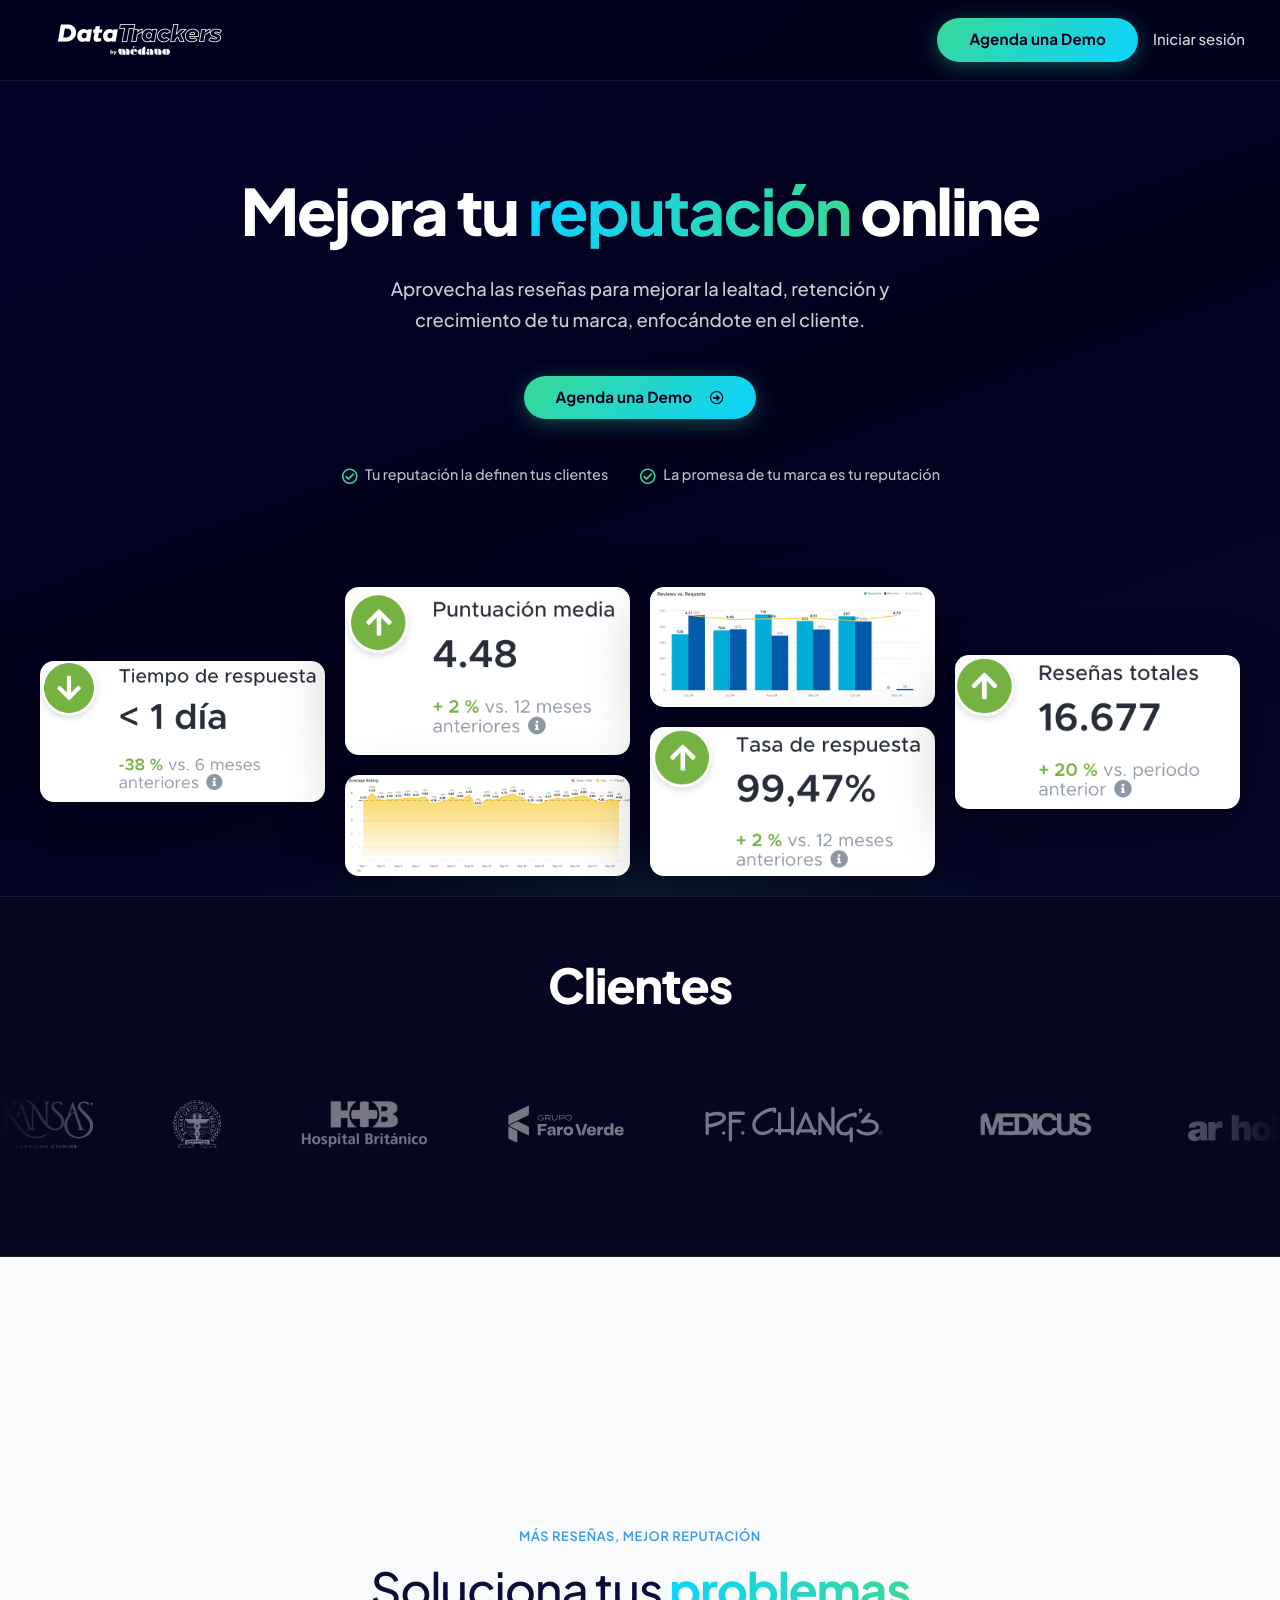
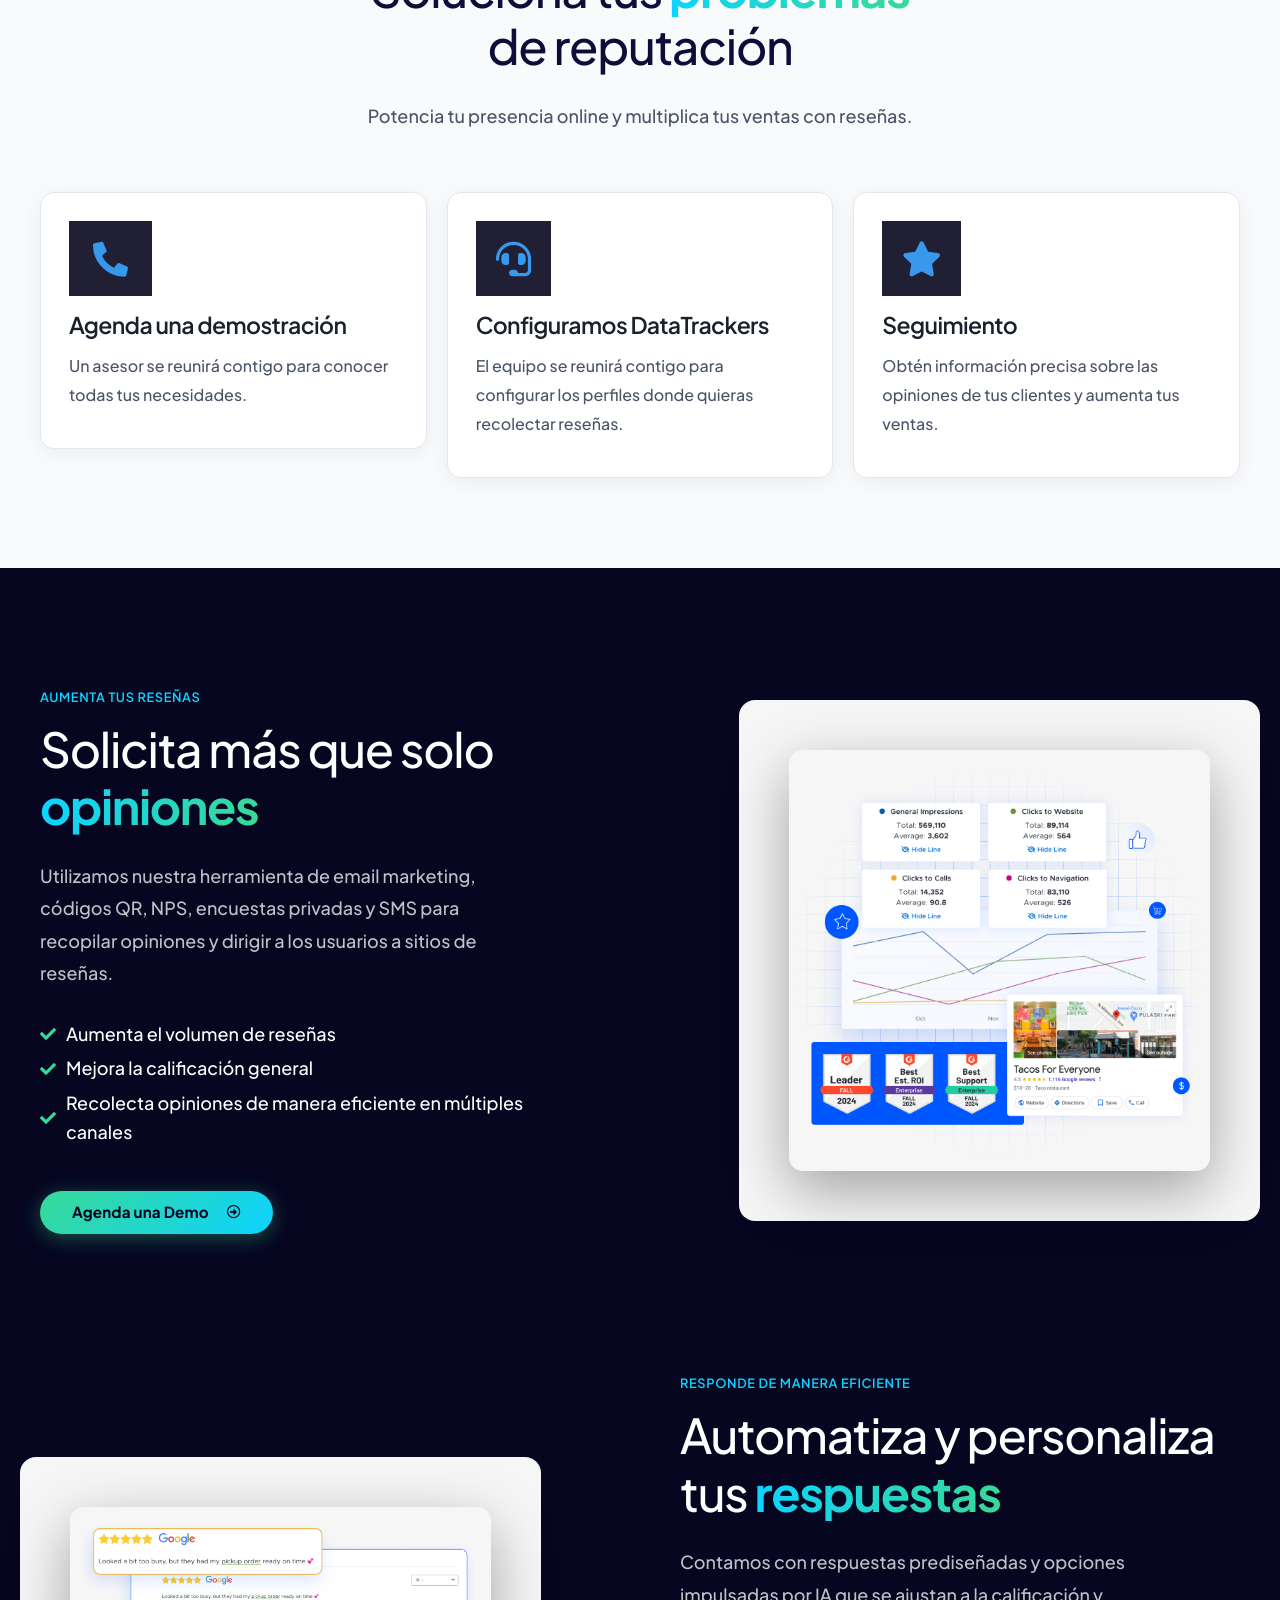
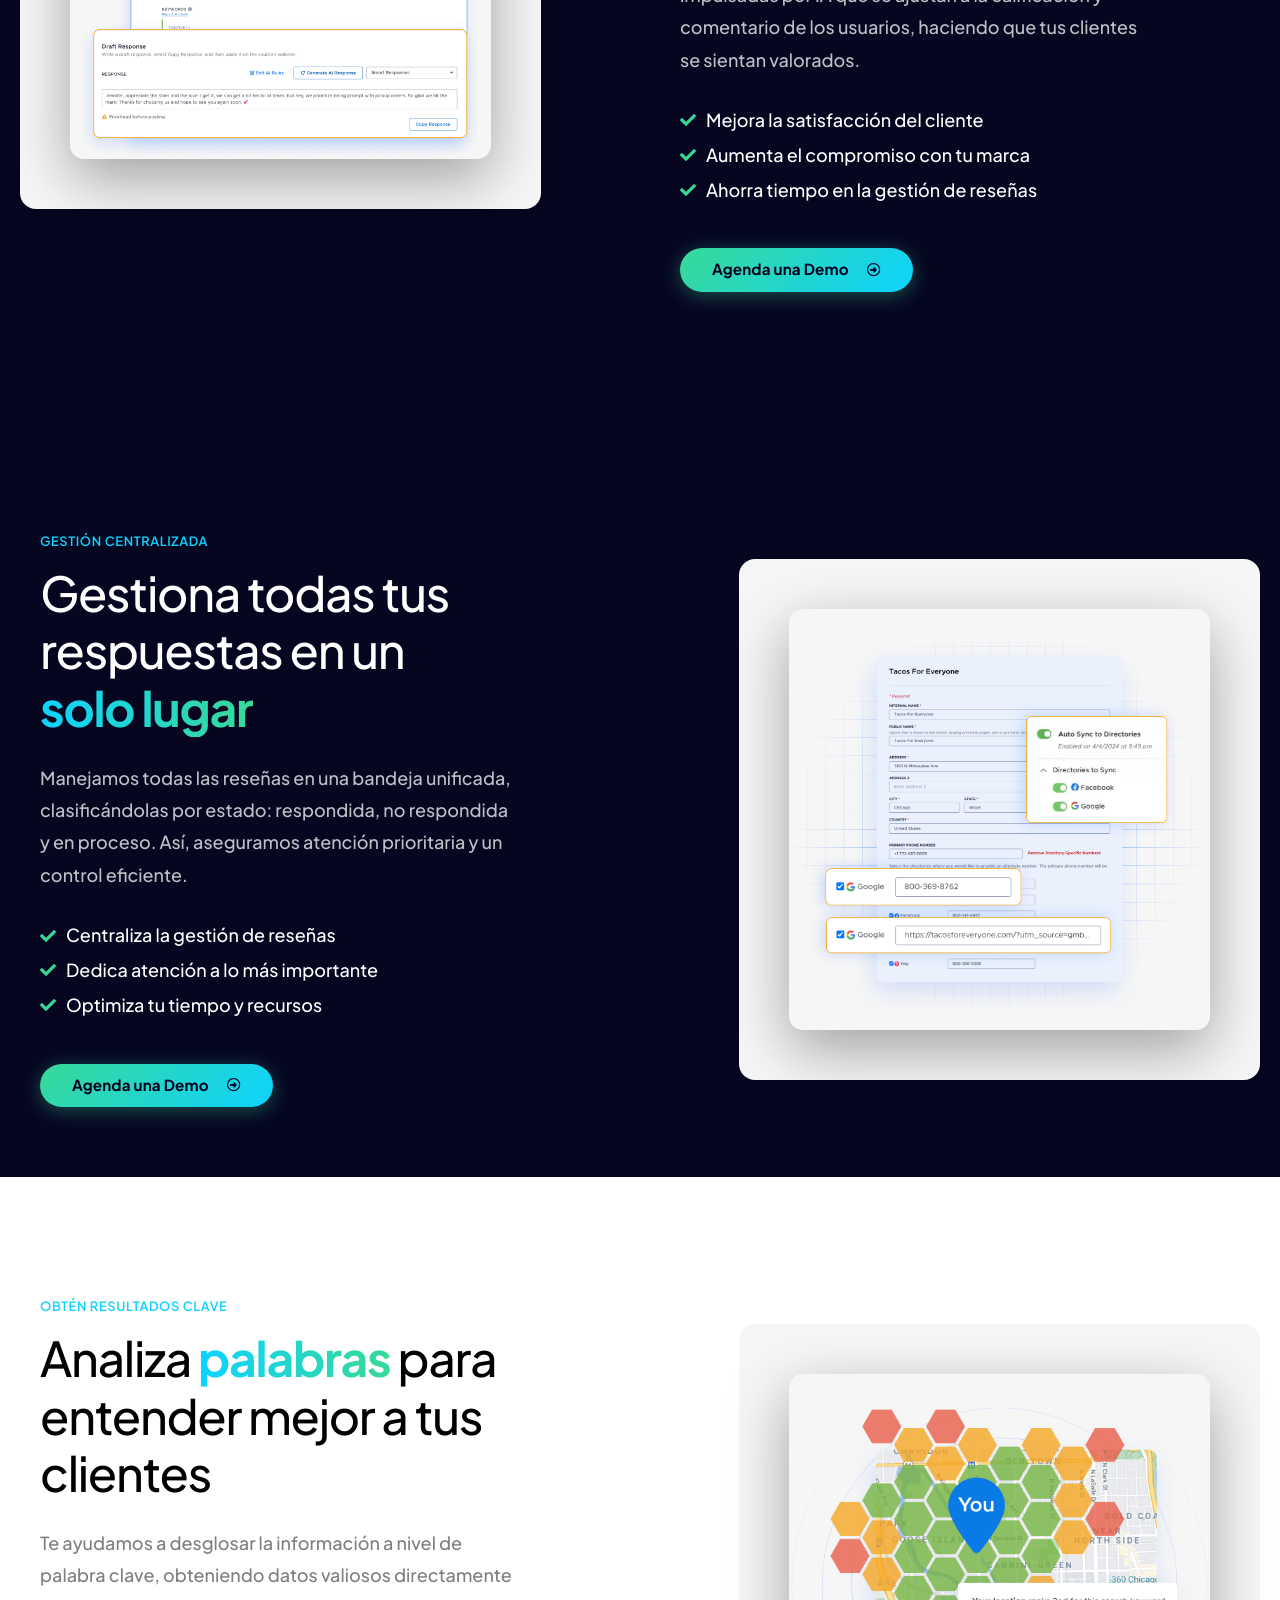
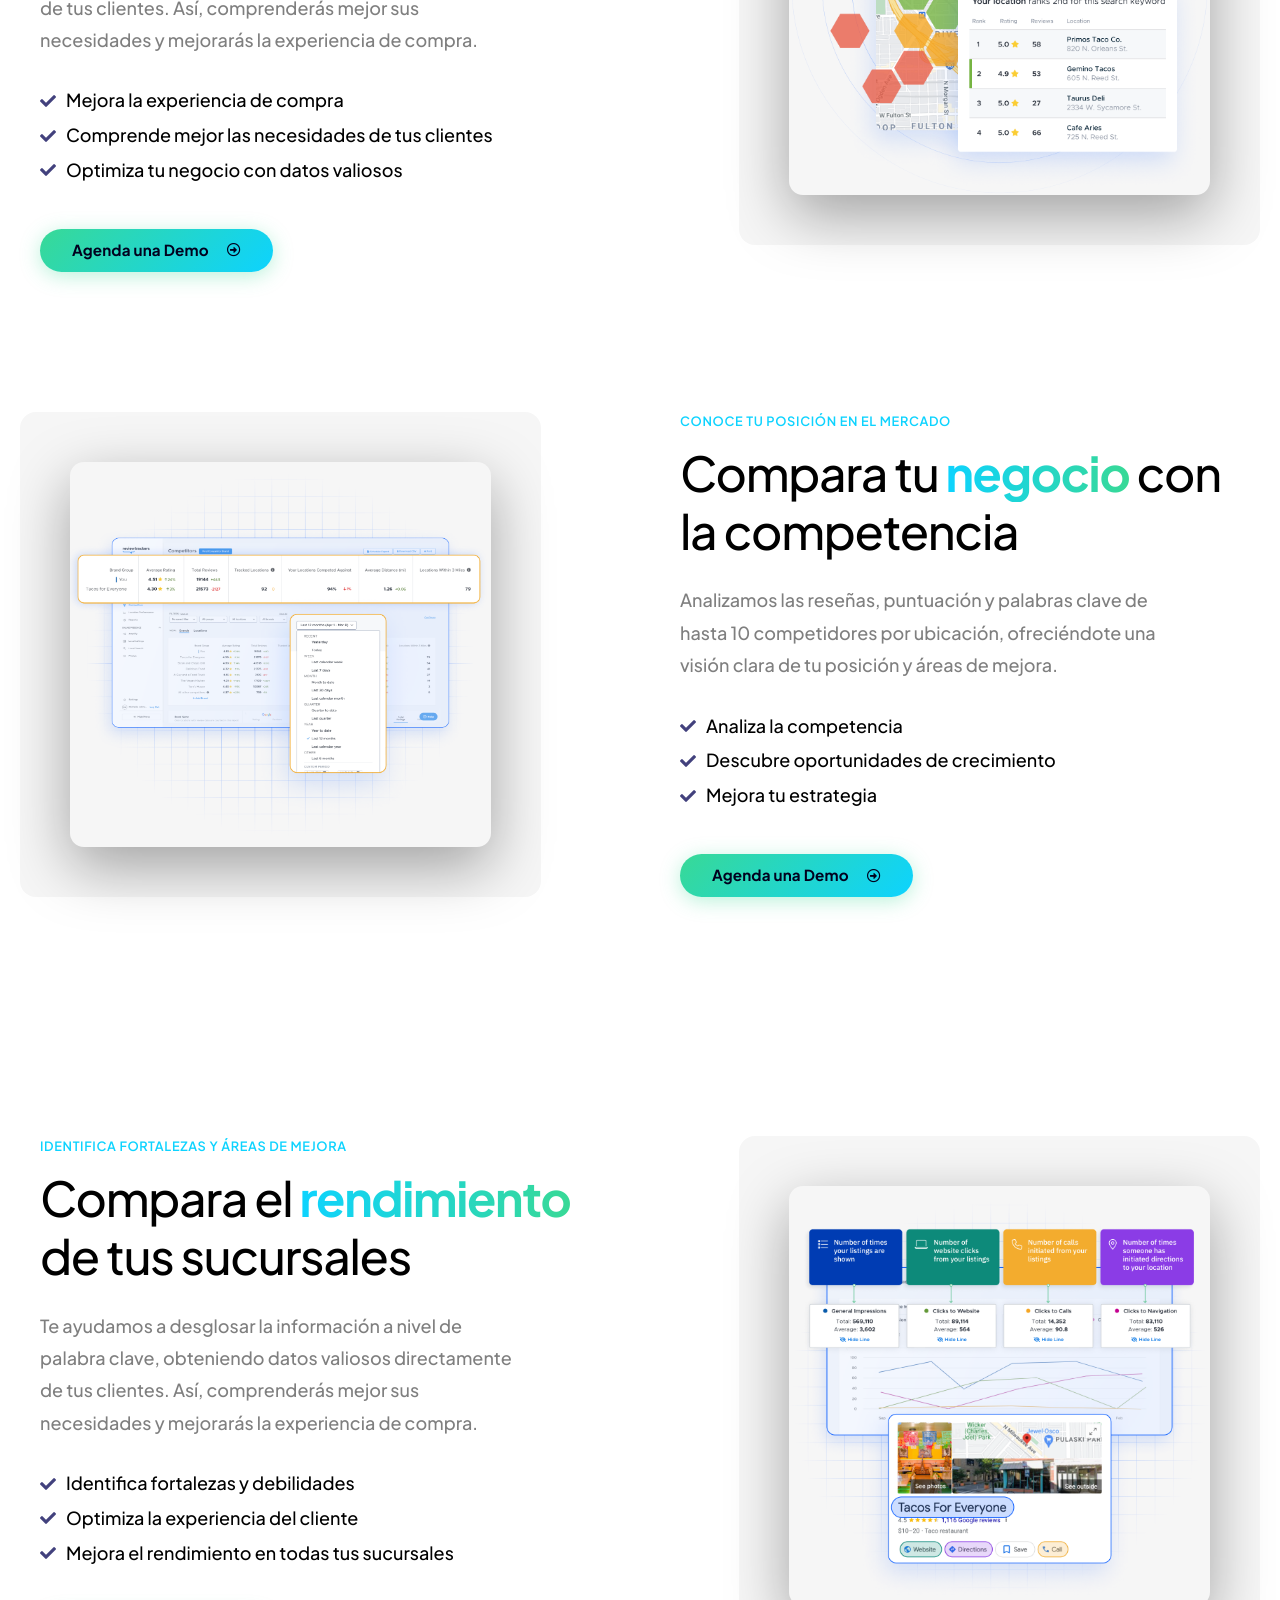
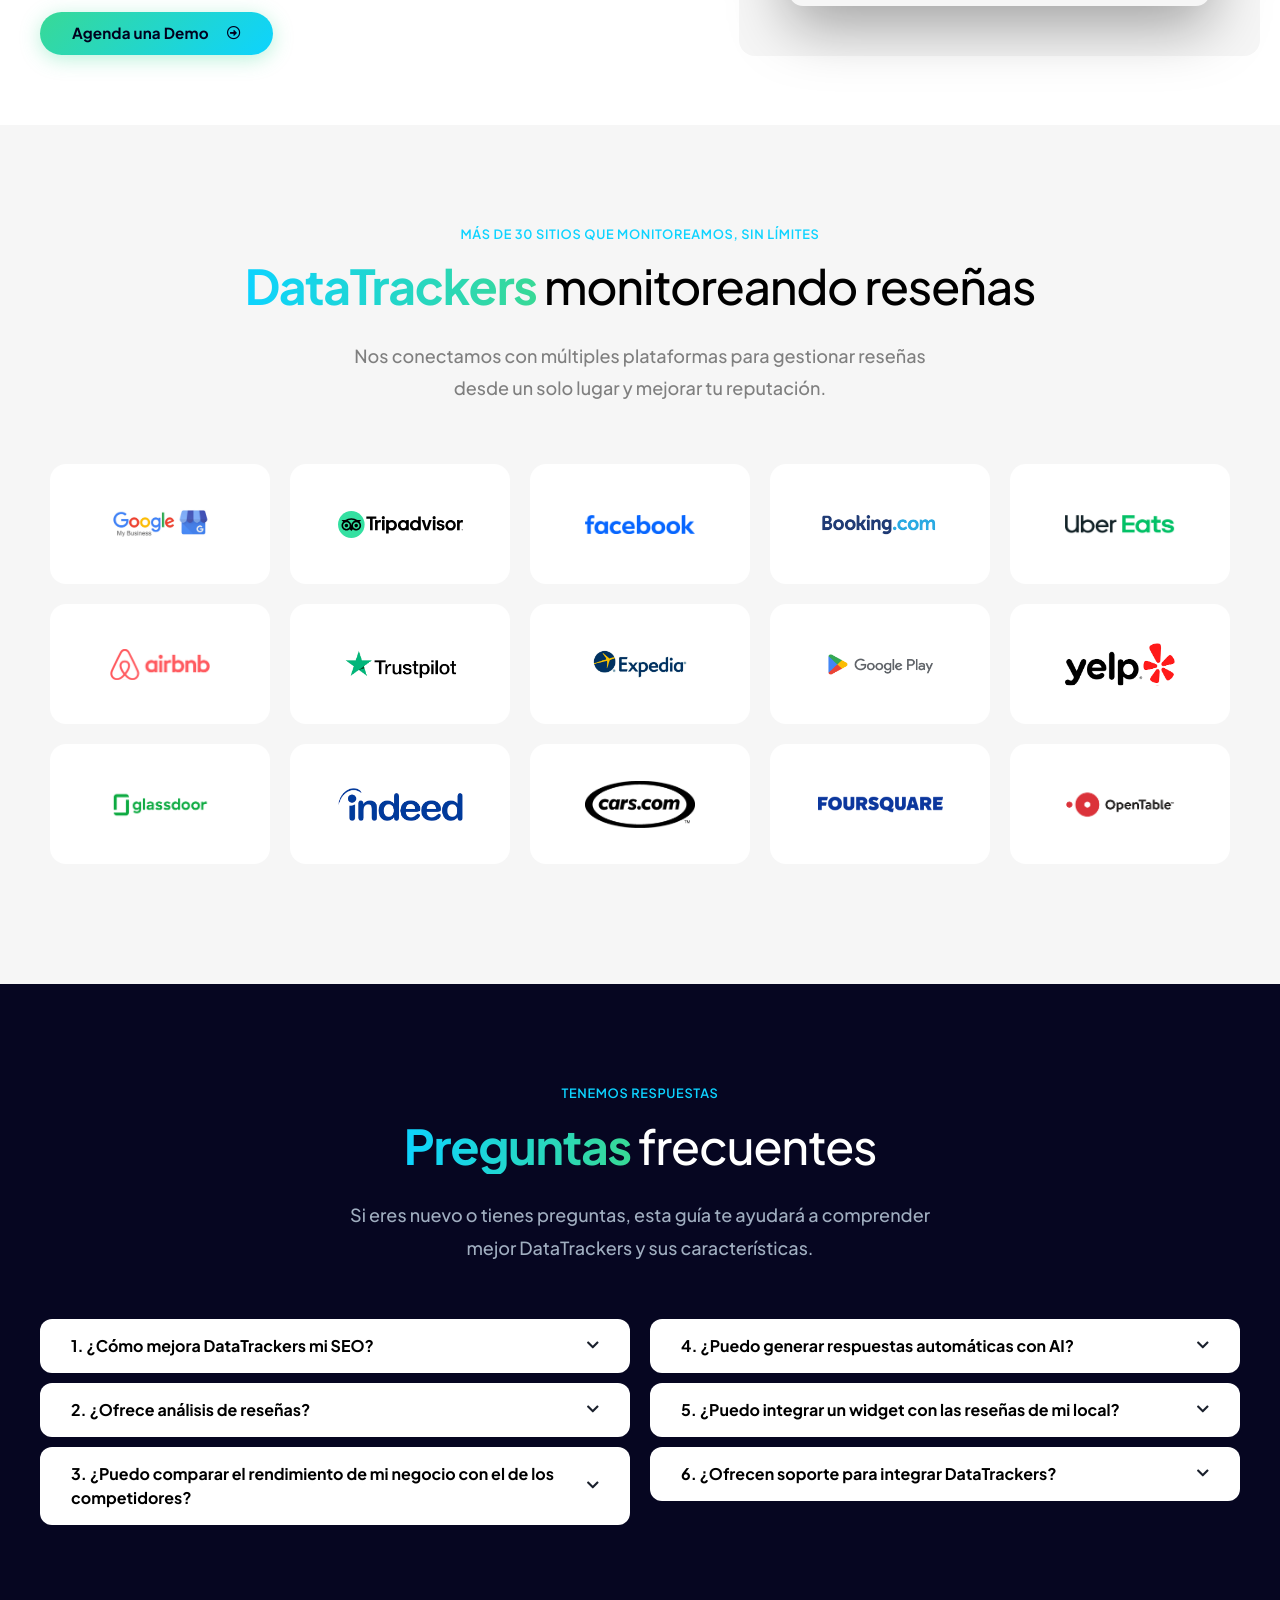
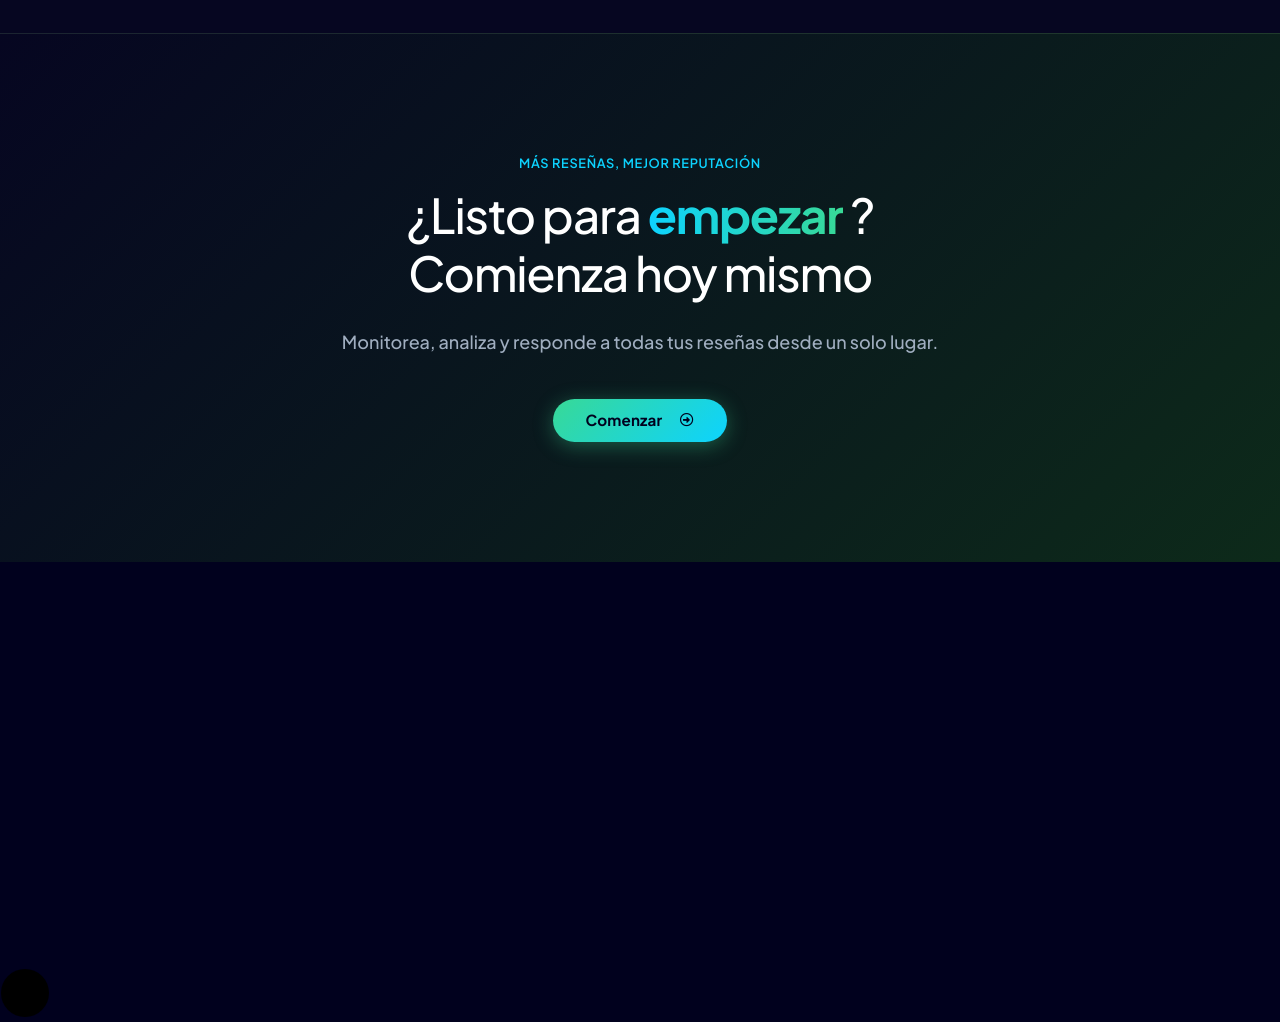
==== index.html @ 814a162a "Fix logo mobile lazy load; remueve botón demo en sección CTA final Co-Authored-By: Claude Sonnet 4.6" ====
<!DOCTYPE html>
<html lang="es" prefix="og: https://ogp.me/ns#">
 <head>
  <meta charset="utf-8"/>
  <link href="css/custom.css" rel="stylesheet"/>
  <script>
   // Block WordPress API calls that don't exist in static mode
   (function() {
     var origFetch = window.fetch;
     window.fetch = function(url) {
       if (typeof url === 'string' && (
         url.indexOf('datatrackers.co') > -1 ||
         url.indexOf('wp-admin') > -1 ||
         url.indexOf('wp-json') > -1 ||
         url.indexOf('admin-ajax') > -1
       )) {
         return Promise.resolve(new Response('{}', {status: 200, headers: {'Content-Type': 'application/json'}}));
       }
       return origFetch.apply(this, arguments);
     };
     var origXHR = XMLHttpRequest.prototype.open;
     XMLHttpRequest.prototype.open = function(method, url) {
       if (typeof url === 'string' && (
         url.indexOf('datatrackers.co') > -1 ||
         url.indexOf('wp-admin') > -1 ||
         url.indexOf('wp-json') > -1 ||
         url.indexOf('admin-ajax') > -1
       )) {
         url = 'about:blank';
       }
       return origXHR.apply(this, arguments);
     };
   })();
  </script>
  <meta content="width=device-width, initial-scale=1.0" name="viewport">
   <!-- Optimización para motores de búsqueda de Rank Math -  https://rankmath.com/ -->
   <title>
    DataTrackers | Software de Gestión de Reputación Online
   </title>
   <meta content="Construye una organización con el cliente aprovechando las reseñas para impulsar la fidelidad a la marca, aumentar la retención y acelerar el crecimiento." name="description"/>
   <meta content="index, follow, max-snippet:-1, max-video-preview:-1, max-image-preview:large" name="robots"/>
   <link href="https://www.datatrackers.co/" rel="canonical"/>
   <meta content="es_ES" property="og:locale"/>
   <meta content="website" property="og:type"/>
   <meta content="DataTrackers | Software de Gestión de Reputación Online" property="og:title"/>
   <meta content="Construye una organización con el cliente aprovechando las reseñas para impulsar la fidelidad a la marca, aumentar la retención y acelerar el crecimiento." property="og:description"/>
   <meta content="https://www.datatrackers.co/" property="og:url"/>
   <meta content="DataTrackers" property="og:site_name"/>
   <meta content="2025-06-08T17:59:06+02:00" property="og:updated_time"/>
   <meta content="2023-09-19T14:36:50+02:00" property="article:published_time"/>
   <meta content="2025-06-08T17:59:06+02:00" property="article:modified_time"/>
   <meta content="summary_large_image" name="twitter:card"/>
   <meta content="DataTrackers | Software de Gestión de Reputación Online" name="twitter:title"/>
   <meta content="Construye una organización con el cliente aprovechando las reseñas para impulsar la fidelidad a la marca, aumentar la retención y acelerar el crecimiento." name="twitter:description"/>
   <meta content="Escrito por" name="twitter:label1"/>
   <meta content="RockTrack" name="twitter:data1"/>
   <meta content="Tiempo de lectura" name="twitter:label2"/>
   <meta content="5 minutos" name="twitter:data2"/>
   <script class="rank-math-schema" type="application/ld+json">
    {"@context":"https://schema.org","@graph":[{"@type":"Organization","@id":"https://www.datatrackers.co/#organization","name":"DataTrackers","url":"https://www.datatrackers.co","logo":{"@type":"ImageObject","@id":"https://www.datatrackers.co/#logo","url":"images/DataTrackers_logo-verde-3.png","contentUrl":"images/DataTrackers_logo-verde-3.png","caption":"DataTrackers","inLanguage":"es","width":"1021","height":"290"}},{"@type":"WebSite","@id":"https://www.datatrackers.co/#website","url":"https://www.datatrackers.co","name":"DataTrackers","publisher":{"@id":"https://www.datatrackers.co/#organization"},"inLanguage":"es","potentialAction":{"@type":"SearchAction","target":"https://www.datatrackers.co/?s={search_term_string}","query-input":"required name=search_term_string"}},{"@type":"ImageObject","@id":"images/665fd6df3e32804605402cf3_Screenshot-2024-06-05-at-12.09.04_AM.png","url":"images/665fd6df3e32804605402cf3_Screenshot-2024-06-05-at-12.09.04_AM.png","width":"200","height":"200","inLanguage":"es"},{"@type":"WebPage","@id":"https://www.datatrackers.co/#webpage","url":"https://www.datatrackers.co/","name":"DataTrackers | Software de Gesti\u00f3n de Reputaci\u00f3n Online","datePublished":"2023-09-19T14:36:50+02:00","dateModified":"2025-06-08T17:59:06+02:00","about":{"@id":"https://www.datatrackers.co/#organization"},"isPartOf":{"@id":"https://www.datatrackers.co/#website"},"primaryImageOfPage":{"@id":"images/665fd6df3e32804605402cf3_Screenshot-2024-06-05-at-12.09.04_AM.png"},"inLanguage":"es"},{"@type":"Person","@id":"https://www.datatrackers.co/author/rocktrack/","name":"RockTrack","url":"https://www.datatrackers.co/author/rocktrack/","image":{"@type":"ImageObject","@id":"https://secure.gravatar.com/avatar/3007dbad331c558e624d3e22042c41fbe3c29c5407f87618511dca3321afe89e?s=96&amp;d=mm&amp;r=g","url":"https://secure.gravatar.com/avatar/3007dbad331c558e624d3e22042c41fbe3c29c5407f87618511dca3321afe89e?s=96&amp;d=mm&amp;r=g","caption":"RockTrack","inLanguage":"es"},"sameAs":["https://www.datatrackers.co"],"worksFor":{"@id":"https://www.datatrackers.co/#organization"}},{"@type":"Article","headline":"DataTrackers | Software de Gesti\u00f3n de Reputaci\u00f3n Online","datePublished":"2023-09-19T14:36:50+02:00","dateModified":"2025-06-08T17:59:06+02:00","author":{"@id":"https://www.datatrackers.co/author/rocktrack/","name":"RockTrack"},"publisher":{"@id":"https://www.datatrackers.co/#organization"},"description":"Construye una organizaci\u00f3n con el cliente aprovechando las rese\u00f1as para impulsar la fidelidad a la marca, aumentar la retenci\u00f3n y acelerar el crecimiento.","name":"DataTrackers | Software de Gesti\u00f3n de Reputaci\u00f3n Online","@id":"https://www.datatrackers.co/#richSnippet","isPartOf":{"@id":"https://www.datatrackers.co/#webpage"},"image":{"@id":"images/665fd6df3e32804605402cf3_Screenshot-2024-06-05-at-12.09.04_AM.png"},"inLanguage":"es","mainEntityOfPage":{"@id":"https://www.datatrackers.co/#webpage"}}]}
   </script>
   <meta content="bizlOtIM45lnL9_bice7WlAcC_TF6czVgwVj0gnpDOU" name="google-site-verification"/>
   <!-- /Plugin Rank Math WordPress SEO -->
   
   
   
   
   <style id="wp-img-auto-sizes-contain-inline-css">
    img:is([sizes=auto i],[sizes^="auto," i]){contain-intrinsic-size:3000px 1500px}
/*# sourceURL=wp-img-auto-sizes-contain-inline-css */
   </style>
   <link href="css/frontend.min.css" id="elementor-frontend-css" media="all" rel="stylesheet"/>
   <link href="css/post-23.css" id="elementor-post-23-css" media="all" rel="stylesheet"/>
   <link href="css/post-24.css" id="elementor-post-24-css" media="all" rel="stylesheet"/>
   <style id="wp-emoji-styles-inline-css">
    img.wp-smiley, img.emoji {
		display: inline !important;
		border: none !important;
		box-shadow: none !important;
		height: 1em !important;
		width: 1em !important;
		margin: 0 0.07em !important;
		vertical-align: -0.1em !important;
		background: none !important;
		padding: 0 !important;
	}
/*# sourceURL=wp-emoji-styles-inline-css */
   </style>
   
   <link href="css/styles.css" id="contact-form-7-css" media="all" rel="stylesheet"/>
   <link href="css/post-12.css" id="elementor-post-12-css" media="all" rel="stylesheet"/>
   <link href="css/style.css" id="cotton-css" media="all" rel="stylesheet"/>
   <link href="css/fadeIn.min.css" id="e-animation-fadeIn-css" media="all" rel="stylesheet"/>
   <link href="css/e-animation-pulse.min.css" id="e-animation-pulse-css" media="all" rel="stylesheet"/>
   <link href="css/widget-icon-list.min.css" id="widget-icon-list-css" media="all" rel="stylesheet"/>
   <link href="css/fadeInUp.min.css" id="e-animation-fadeInUp-css" media="all" rel="stylesheet"/>
   <link href="css/widget-image.min.css" id="widget-image-css" media="all" rel="stylesheet"/>
   <link href="css/fadeInDown.min.css" id="e-animation-fadeInDown-css" media="all" rel="stylesheet"/>
   <link href="css/post-21646.css" id="elementor-post-21646-css" media="all" rel="stylesheet"/>
   
   <link href="css/font-awesome.min.css" id="font-awesome-min-css" media="all" rel="stylesheet"/>
   <link href="css/styles_1.css" id="edd-recurring-css" media="all" rel="stylesheet"/>
   <link href="css/variables.css" id="sierra-variables-css" media="all" rel="stylesheet"/>
   <link href="css/global.css" id="sierra-global-css" media="all" rel="stylesheet"/>
   <link href="css/style_1.css" id="elementskit-parallax-style-css" media="all" rel="stylesheet"/>
   <link href="css/widget-styles.css" id="ekit-widget-styles-css" media="all" rel="stylesheet"/>
   <link href="css/widget-styles-pro.css" id="ekit-widget-styles-pro-css" media="all" rel="stylesheet"/>
   <link href="css/responsive.css" id="ekit-responsive-css" media="all" rel="stylesheet"/>
   <link href="css/keydesign-framework.css" id="keydesign-frontend-css" media="all" rel="stylesheet"/>
   <style id="keydesign-frontend-inline-css">
    body {}
/*# sourceURL=keydesign-frontend-inline-css */
   </style>
   <link href="css/keydesign-woocommerce.css" id="keydesign-woocommerce-css" media="all" rel="stylesheet"/>
   <link href="css/plusjakartasans.css" id="elementor-gf-local-plusjakartasans-css" media="all" rel="stylesheet"/>
   <link href="css/inter.css" id="elementor-gf-local-inter-css" media="all" rel="stylesheet"/>
   <link href="css/ekiticons.css" id="elementor-icons-ekiticons-css" media="all" rel="stylesheet"/>
   <link href="css/fontawesome.min.css" id="elementor-icons-shared-0-css" media="all" rel="stylesheet"/>
   <link href="css/brands.min.css" id="elementor-icons-fa-brands-css" media="all" rel="stylesheet"/>
   <link href="css/regular.min.css" id="elementor-icons-fa-regular-css" media="all" rel="stylesheet"/>
   <link href="css/solid.min.css" id="elementor-icons-fa-solid-css" media="all" rel="stylesheet"/>
   <script id="jquery-core-js" src="js/jquery.min.js">
   </script>
   <script id="jquery-migrate-js" src="js/jquery-migrate.min.js">
   </script>
   <script id="keydesign-go-top-js" src="js/back-to-top.js">
   </script>
   <script id="keydesign-smooth-scroll-js" src="js/smooth-scroll.js">
   </script>
   <script id="jarallax-js" src="js/jarallax.js">
   </script>
   
   
   
   <meta content="WordPress 6.9.1" name="generator"/>
   <link href="https://www.datatrackers.co/" rel="shortlink"/>
   <meta content="Easy Digital Downloads v3.2.6" name="generator"/>
   <script type="text/javascript">
    var stm_wpcfto_ajaxurl = '';
   </script>
   <style>
    .vue_is_disabled {
			display: none;
		}
   </style>
   <script>
    var stm_wpcfto_nonces = {"wpcfto_save_settings":"8530997dc5","get_image_url":"35e87b29eb","wpcfto_upload_file":"f9c2a3c127","wpcfto_search_posts":"6a870f9f1c"};
   </script>
   <meta content="Elementor 3.29.1; features: additional_custom_breakpoints, e_local_google_fonts; settings: css_print_method-external, google_font-enabled, font_display-swap" name="generator"/>
   <script type="text/javascript">
    var elementskit_module_parallax_url = "https://www.datatrackers.co/wp-content/plugins/elementskit/modules/parallax/"
   </script>
   <style>
    .e-con.e-parent:nth-of-type(n+4):not(.e-lazyloaded):not(.e-no-lazyload),
				.e-con.e-parent:nth-of-type(n+4):not(.e-lazyloaded):not(.e-no-lazyload) * {
					background-image: none !important;
				}
				@media screen and (max-height: 1024px) {
					.e-con.e-parent:nth-of-type(n+3):not(.e-lazyloaded):not(.e-no-lazyload),
					.e-con.e-parent:nth-of-type(n+3):not(.e-lazyloaded):not(.e-no-lazyload) * {
						background-image: none !important;
					}
				}
				@media screen and (max-height: 640px) {
					.e-con.e-parent:nth-of-type(n+2):not(.e-lazyloaded):not(.e-no-lazyload),
					.e-con.e-parent:nth-of-type(n+2):not(.e-lazyloaded):not(.e-no-lazyload) * {
						background-image: none !important;
					}
				}
   </style>
   <link href="images/cropped-favicon-32x32.png" rel="icon" sizes="32x32"/>
   <link href="images/cropped-favicon-192x192.png" rel="icon" sizes="192x192"/>
   <link href="images/cropped-favicon-180x180.png" rel="apple-touch-icon"/>
   <meta content="images/cropped-favicon-270x270.png" name="msapplication-TileImage">
    <style id="wp-custom-css">
     /* Contenedor principal que agrupa el sidebar y el contenido */
.sidebar-container {
    display: flex;
    min-height: 100vh; /* Asegura que el contenedor ocupe al menos la altura de la ventana */
    background-color: #fff; /* Color de fondo para el área sin contenido */
}

/* Estilos del sidebar */
#sidebar {
    width: 250px;
    background-color: #fff; /* Fondo blanco para el sidebar */
    padding: 20px;
    box-sizing: border-box; /* Asegura que el padding no aumente el ancho total */
    border-right: 1px solid #ddd; /* Línea de separación entre el menú y el contenido */
    position: fixed; /* Fija el sidebar */
    height: 100vh; /* Asegura que el sidebar ocupe toda la altura de la ventana */
    overflow-y: auto; /* Permite el scroll interno si el contenido es más alto que la ventana */
}

/* Encabezado del sidebar */
.sidebar-header {
    text-align: center;
    margin-bottom: 20px;
}

/* Estilos del logo */
.sidebar-header img {
    max-width: 100%;
    height: auto;
}

/* Estilos de la lista de menús */
.sidebar-menu {
    list-style: none;
    padding: 0;
    margin: 0; /* Elimina el margen por defecto */
}

/* Estilos de los elementos del menú */
.sidebar-menu li {
    margin-bottom: 15px; /* Añade espacio entre los elementos del menú */
}

/* Estilos de los enlaces del menú */
.sidebar-menu li a {
    text-decoration: none;
    color: #333;
    font-weight: bold;
    display: flex; /* Utiliza flexbox para alinear icono y texto */
    align-items: center;
    padding: 10px;
    border-radius: 5px;
    transition: background-color 0.3s;
}

/* Espacio entre el icono y el texto */
.sidebar-menu li a .icon {
    margin-right: 10px;
}

/* Estilos del enlace al pasar el ratón */
.sidebar-menu li a:hover {
    background-color: #ddd; /* Color de fondo al pasar el ratón */
}

/* Botón para abrir ticket */
.open-ticket-btn {
    background-color: #007bff;
    color: #fff;
    border: none;
    padding: 10px 15px;
    border-radius: 5px;
    cursor: pointer;
    transition: background-color 0.3s;
    text-align: center;
    display: block;
    width: 100%;
    margin-top: 20px; /* Añade espacio superior al botón */
}

/* Estilos del botón al pasar el ratón */
.open-ticket-btn:hover {
    background-color: #0056b3;
}

/* Estilos del contenido principal */
.main-content {
    flex-grow: 1; /* Permite que el contenido principal ocupe el espacio restante */
    padding: 20px;
    box-sizing: border-box;
    background-color: #fff; /* Color de fondo del contenido principal */
    margin-left: 270px; /* Añade espacio a la izquierda del contenido principal */
    margin-top: 0; /* Elimina margen superior */
}

/* Estilos del contenedor personalizado */
.custom-box {
    margin: 0 auto;
    margin-top: 1rem !important;
    width: 90%;
    background: #fff;
    border-radius: 6px;
    padding: 1.5rem;
    display: flex;
    align-items: center;
    flex-direction: column;
    justify-content: left;
    position: relative;
    -webkit-box-shadow: 0 1px 1px 0 rgb(0 0 0 / 10%);
    box-shadow: 0 1px 1px 0 rgb(0 0 0 / 10%);
    margin-bottom: 1.125rem;
    box-shadow: 0 2px 5px 0 #f0f0f0;
    border: 1px solid rgb(0 0 0 / 10%);
}

/* Estilos del título */
.main-content h1 {
    font-size: 24px;
    margin-bottom: 20px;
}

/* Fondo del área sin contenido */
body {
    background-color: #fff; /* Cambia el fondo del área sin contenido a blanco */
}

/* Estilos de la tabla */
#edd_user_history {
    text-align: left;
    width: 100%;
    border-top: 0px solid #f0f0f0;
    border-bottom: none;
    font-size: 1rem !important;
    border-collapse: collapse;
}

/* Estilos del encabezado de la tabla */
#edd_user_history th {
    background-color: #fff;
    padding: 0px 0px;
    border: none;
    font-weight: bold;
}

/* Estilos de las filas de la tabla */
#edd_user_history td {
    padding: 0px 0px;
    border: 0px solid #ddd;
}

/* Estilos de las filas alternadas de la tabla */
#edd_user_history tr:nth-child(even) {
    background-color: #f8f8f8;
}

/* Estilos de los enlaces en la tabla */
#edd_user_history a {
    color: #007bff;
    text-decoration: none;
}

#edd_user_history a:hover {
    text-decoration: underline;
}

/* Ocultar la columna del ID en la tabla */
#edd_user_history th.edd_purchase_id,
#edd_user_history td.edd_purchase_id {
    display: none;
}

/* Estilos del título */
.log-content-title {
    width: 90%;
    margin: 0 auto;
    margin-top: 1rem !important;
    margin-bottom: 0.25rem;
    font-weight: bold;
}

.custom-box {
	    align-items: unset;!important
}

.elementor-23 .elementor-element.elementor-element-7ee6062c img {
    width: 200px!important;
}

.elementor-21124 .elementor-element.elementor-element-3ab4eed img {
    pointer-events: all;
    width: 190px!important;
    border-radius: 0px 0px 0px 0px;
}
    </style>
   </meta>
  </meta>
 </head>
 <body class="home wp-singular page-template-default page page-id-21646 wp-theme-sierra flip-button-effect keydesign-elementor-library edd-test-mode edd-js-none elementor-default elementor-kit-12 elementor-page elementor-page-21646">
  <style>
   .edd-js-none .edd-has-js, .edd-js .edd-no-js, body.edd-js input.edd-no-js { display: none; }
  </style>
  
  <div class="site" id="page">
   <header class="site-header sticky-header show-on-scroll" id="site-header">
    <div class="site-header-wrapper">
     <div class="ekit-template-content-markup ekit-template-content-header ekit-template-content-theme-support">
      <div class="elementor elementor-23" data-elementor-id="23" data-elementor-type="wp-post">
       <div class="elementor-element elementor-element-7a71a895 e-flex e-con-boxed e-con e-parent" data-element_type="container" data-id="7a71a895" data-settings='{"background_background":"classic"}'>
        <div class="e-con-inner">
         <div class="elementor-element elementor-element-a38f52b e-flex e-con-boxed e-con e-child" data-element_type="container" data-id="a38f52b">
          <div class="e-con-inner">
           <div class="elementor-element elementor-element-7a15c633 e-con-full e-flex e-con e-child" data-element_type="container" data-id="7a15c633">
            <div class="elementor-element elementor-element-7ee6062c elementor-widget elementor-widget-kd_site_logo" data-element_type="widget" data-id="7ee6062c" data-settings='{"ekit_we_effect_on":"none"}' data-widget_type="kd_site_logo.default">
             <div class="elementor-widget-container">
              <div class="site-logo-wrapper">
               <a class="site-logo" href="https://www.datatrackers.co">
                <span class="primary-logo">
                 <img alt="logo blanco" loading="eager" fetchpriority="high" src="images/logo-blanco-r7247po54tdx0aiz91b4zi7lmr59t3o102l1ztwfkg.png" title="logo blanco"/>
                </span>
                <span class="secondary-logo">
                 <img alt="" class="attachment-large size-large wp-image-22497" fetchpriority="high" height="290" src="images/logo-blanco.png" width="1021"/>
                </span>
               </a>
              </div>
             </div>
            </div>
           </div>
           <div class="elementor-element elementor-element-3d1bcae0 e-con-full e-flex e-con e-child" data-element_type="container" data-id="3d1bcae0">
            <div class="elementor-element elementor-element-5f433582 elementor-hidden-tablet elementor-hidden-mobile elementor-hidden-desktop elementor-widget elementor-widget-ekit-nav-menu" data-element_type="widget" data-id="5f433582" data-settings='{"ekit_we_effect_on":"none"}' data-widget_type="ekit-nav-menu.default">
             <div class="elementor-widget-container">
              <nav class="ekit-wid-con ekit_menu_responsive_tablet" data-hamburger-icon="" data-hamburger-icon-type="icon" data-responsive-breakpoint="1024">
               <button aria-label="hamburger-icon" class="elementskit-menu-hamburger elementskit-menu-toggler" type="button">
                <span class="elementskit-menu-hamburger-icon">
                </span>
                <span class="elementskit-menu-hamburger-icon">
                </span>
                <span class="elementskit-menu-hamburger-icon">
                </span>
               </button>
               <div class="elementskit-menu-container elementskit-menu-offcanvas-elements elementskit-navbar-nav-default ekit-nav-menu-one-page-no ekit-nav-dropdown-hover" id="ekit-megamenu-main-menu">
                <ul class="elementskit-navbar-nav elementskit-menu-po-right submenu-click-on-" id="menu-main-menu">
                 <li class="menu-item menu-item-type-custom menu-item-object-custom menu-item-22413 nav-item elementskit-mobile-builder-content" data-vertical-menu="750px" id="menu-item-22413">
                  <a class="ekit-menu-nav-link" href="#precios">
                   Precios
                  </a>
                 </li>
                </ul>
                <div class="elementskit-nav-identity-panel">
                 <button class="elementskit-menu-close elementskit-menu-toggler" type="button">
                  X
                 </button>
                </div>
               </div>
               <div class="elementskit-menu-overlay elementskit-menu-offcanvas-elements elementskit-menu-toggler ekit-nav-menu--overlay">
               </div>
              </nav>
             </div>
            </div>
           </div>
           <div class="elementor-element elementor-element-4c3368eb e-con-full e-flex e-con e-child" data-element_type="container" data-id="4c3368eb">
            <div class="elementor-element elementor-element-5defaf2 elementor-hidden-tablet elementor-hidden-mobile elementor-align-center elementor-widget elementor-widget-elementskit-button" data-element_type="widget" data-id="5defaf2" data-settings='{"ekit_we_effect_on":"none"}' data-widget_type="elementskit-button.default">
             <div class="elementor-widget-container">
              <div class="ekit-wid-con">
               <div class="ekit-btn-wraper">
                <a class="elementskit-btn whitespace--normal" href="https://calendar.google.com/calendar/u/0/appointments/schedules/AcZssZ2i0iCAT2PidpUenqZLfQUtnBXPvttRlAUsLoNEIsGYog9JkaP1H04tOI2lOoMwaa5o8dJ7AKMG" id="" target="_blank">
                 Agenda una Demo
                </a>
               </div>
              </div>
             </div>
            </div>
            <div class="elementor-element elementor-element-2d5125ce elementor-hidden-desktop ekit-off-canvas-position-right elementor-widget elementor-widget-elementskit-header-offcanvas" data-element_type="widget" data-id="2d5125ce" data-settings='{"ekit_we_effect_on":"none"}' data-widget_type="elementskit-header-offcanvas.default">
             <div class="elementor-widget-container">
              <div class="ekit-wid-con">
               <div class="ekit-offcanvas-toggle-wraper before">
                <a aria-label="offcanvas-menu" class="ekit_navSidebar-button ekit_offcanvas-sidebar" href="#">
                 <i aria-hidden="true" class="fas fa-bars">
                 </i>
                </a>
               </div>
               <!-- offset cart strart -->
               <!-- sidebar cart item -->
               <div class="ekit-sidebar-group info-group ekit-slide" data-settings='{"disable_bodyscroll":""}'>
                <div class="ekit-overlay ekit-bg-black">
                </div>
                <div class="ekit-sidebar-widget">
                 <div class="ekit_sidebar-widget-container">
                  <div class="ekit_widget-heading before">
                   <a aria-label="close-icon" class="ekit_close-side-widget" href="#">
                    <i aria-hidden="true" class="fas fa-times">
                    </i>
                   </a>
                  </div>
                  <div class="ekit_sidebar-textwidget">
                   <div class="widgetarea_warper widgetarea_warper_editable" data-elementskit-widgetarea-index="99" data-elementskit-widgetarea-key="03712dc">
                    <div class="widgetarea_warper_edit" data-elementskit-widgetarea-index="99" data-elementskit-widgetarea-key="03712dc">
                     <i aria-hidden="true" class="eicon-edit">
                     </i>
                     <span>
                      Editar el contenido
                     </span>
                    </div>
                    <div class="ekit-widget-area-container">
                     <div class="elementor elementor-21124" data-elementor-id="21124" data-elementor-type="wp-post">
                      <div class="elementor-element elementor-element-62fb806 e-flex e-con-boxed e-con e-parent" data-element_type="container" data-id="62fb806">
                       <div class="e-con-inner">
                        <div class="elementor-element elementor-element-9201ae0 e-flex e-con-boxed e-con e-child" data-element_type="container" data-id="9201ae0">
                         <div class="e-con-inner">
                          <div class="elementor-element elementor-element-c6b1c46 e-con-full e-flex e-con e-child" data-element_type="container" data-id="c6b1c46">
                           <div class="elementor-element elementor-element-3ab4eed elementor-widget elementor-widget-image" data-element_type="widget" data-id="3ab4eed" data-settings='{"ekit_we_effect_on":"none"}' data-widget_type="image.default">
                            <div class="elementor-widget-container">
                             <a href="#">
                              <img alt="" class="attachment-1536x1536 size-1536x1536 wp-image-22498" height="290" sizes="(max-width: 1021px) 100vw, 1021px" src="images/logo-principal.png" srcset="images/logo-principal.png 1021w, images/logo-principal-300x85.png 300w, images/logo-principal-768x218.png 768w, images/logo-principal-710x202.png 710w" width="1021"/>
                             </a>
                            </div>
                           </div>
                          </div>
                          <div class="elementor-element elementor-element-5b487ff keydesign-h4 elementor-widget elementor-widget-elementskit-stylish-list" data-element_type="widget" data-id="5b487ff" data-settings='{"ekit_we_effect_on":"none"}' data-widget_type="elementskit-stylish-list.default">
                           <div class="elementor-widget-container">
                            <div class="ekit-wid-con">
                             <ul class="ekit-stylish-list">
                              <li class="ekit-stylish-list-content-wrapper elementor-repeater-item-9176c3a">
                               <a class="ekit-wrapper-link" href="https://app.datatrackers.co/login">
                               </a>
                               <div class="ekit-stylish-list-content">
                                <div class="ekit-stylish-list-content-icon">
                                 <i aria-hidden="true" class="fas fa-arrow-right">
                                 </i>
                                </div>
                                <div class="ekit-stylish-list-content-text">
                                 <span class="ekit-stylish-list-content-title">
                                  Iniciar sesión
                                 </span>
                                 <span class="ekit-stylish-list-content-description">
                                  Utilice su correo electrónico.
                                 </span>
                                </div>
                               </div>
                              </li>
                              <li class="ekit-stylish-list-content-wrapper elementor-repeater-item-e2f9dd2">
                               <a class="ekit-wrapper-link" href="https://calendar.google.com/calendar/u/0/appointments/schedules/AcZssZ2i0iCAT2PidpUenqZLfQUtnBXPvttRlAUsLoNEIsGYog9JkaP1H04tOI2lOoMwaa5o8dJ7AKMG">
                               </a>
                               <div class="ekit-stylish-list-content">
                                <div class="ekit-stylish-list-content-icon">
                                 <i aria-hidden="true" class="fas fa-arrow-right">
                                 </i>
                                </div>
                                <div class="ekit-stylish-list-content-text">
                                 <span class="ekit-stylish-list-content-title">
                                  Solicite una demo
                                 </span>
                                 <span class="ekit-stylish-list-content-description">
                                  Hágalo con nuestro equipo.
                                 </span>
                                </div>
                               </div>
                              </li>
                             </ul>
                            </div>
                           </div>
                          </div>
                          <div class="elementor-element elementor-element-1e4a9a4 elementor-widget-divider--view-line elementor-widget elementor-widget-divider" data-element_type="widget" data-id="1e4a9a4" data-settings='{"ekit_we_effect_on":"none"}' data-widget_type="divider.default">
                           <div class="elementor-widget-container">
                            <div class="elementor-divider">
                             <span class="elementor-divider-separator">
                             </span>
                            </div>
                           </div>
                          </div>
                         </div>
                        </div>
                        <div class="elementor-element elementor-element-8f0f569 e-flex e-con-boxed e-con e-child" data-element_type="container" data-id="8f0f569">
                         <div class="e-con-inner">
                          <div class="elementor-element elementor-element-2cb3fbf elementor-widget elementor-widget-elementskit-social-media" data-element_type="widget" data-id="2cb3fbf" data-settings='{"ekit_we_effect_on":"none"}' data-widget_type="elementskit-social-media.default">
                           <div class="elementor-widget-container">
                            <div class="ekit-wid-con">
                             <ul class="ekit_social_media">
                              <li class="elementor-repeater-item-a4ff20c">
                               <a aria-label="Instagram" class="instagram" href="https://www.instagram.com/datatrackers/">
                                <i aria-hidden="true" class="fab fa-instagram">
                                </i>
                               </a>
                              </li>
                              <li class="elementor-repeater-item-e368d7c">
                               <a aria-label="Instagram" class="in" href="https://www.linkedin.com/company/datatrackers-seo/">
                                <i aria-hidden="true" class="fab fa-linkedin-in">
                                </i>
                               </a>
                              </li>
                             </ul>
                            </div>
                           </div>
                          </div>
                         </div>
                        </div>
                       </div>
                      </div>
                     </div>
                    </div>
                   </div>
                  </div>
                 </div>
                </div>
               </div>
               <!-- END sidebar widget item -->
               <!-- END offset cart strart -->
              </div>
             </div>
            </div>
           </div>
           <div class="elementor-element elementor-element-d1a536a elementor-hidden-tablet elementor-hidden-mobile elementor-widget elementor-widget-ekit-nav-menu" data-element_type="widget" data-id="d1a536a" data-settings='{"ekit_we_effect_on":"none"}' data-widget_type="ekit-nav-menu.default">
            <div class="elementor-widget-container">
             <nav class="ekit-wid-con ekit_menu_responsive_tablet" data-hamburger-icon="" data-hamburger-icon-type="icon" data-responsive-breakpoint="1024">
              <button aria-label="hamburger-icon" class="elementskit-menu-hamburger elementskit-menu-toggler" type="button">
               <span class="elementskit-menu-hamburger-icon">
               </span>
               <span class="elementskit-menu-hamburger-icon">
               </span>
               <span class="elementskit-menu-hamburger-icon">
               </span>
              </button>
              <div class="elementskit-menu-container elementskit-menu-offcanvas-elements elementskit-navbar-nav-default ekit-nav-menu-one-page-no ekit-nav-dropdown-hover" id="ekit-megamenu-main-menu-2">
               <ul class="elementskit-navbar-nav elementskit-menu-po-right submenu-click-on-" id="menu-main-menu-2">
                <li class="menu-item menu-item-type-custom menu-item-object-custom menu-item-22349 nav-item elementskit-mobile-builder-content" data-vertical-menu="750px" id="menu-item-22349">
                 <a class="ekit-menu-nav-link" href="https://app.datatrackers.co/login">
                  Iniciar sesión
                 </a>
                </li>
               </ul>
               <div class="elementskit-nav-identity-panel">
                <button class="elementskit-menu-close elementskit-menu-toggler" type="button">
                 X
                </button>
               </div>
              </div>
              <div class="elementskit-menu-overlay elementskit-menu-offcanvas-elements elementskit-menu-toggler ekit-nav-menu--overlay">
              </div>
             </nav>
            </div>
           </div>
          </div>
         </div>
        </div>
       </div>
      </div>
     </div>
    </div>
   </header>
   <div class="site-content" id="content">
    <div class="content-area" data-attr="single-page" id="primary">
     <main class="site-main" id="main" role="main">
      <article class="post-21646 page type-page status-publish hentry" id="post-21646">
       <div class="entry-content">
        <div class="elementor elementor-21646" data-elementor-id="21646" data-elementor-type="wp-page">
         <div class="elementor-element elementor-element-3cdd765 hero-section e-flex e-con-boxed e-con e-parent" data-element_type="container" data-id="3cdd765" data-settings='{"background_background":"classic"}'>
          <canvas id="hero-canvas"></canvas>
          <div class="e-con-inner">
           <div class="elementor-element elementor-element-cc53305 e-con-full e-flex e-con e-child" data-element_type="container" data-id="cc53305">
            <div class="elementor-element elementor-element-e9034b6 e-con-full e-flex e-con e-child" data-element_type="container" data-id="e9034b6">
             <div class="elementor-element elementor-element-076c73e animated-fast elementor-invisible elementor-widget elementor-widget-elementskit-heading" data-element_type="widget" data-id="076c73e" data-settings='{"ekit_we_effect_on":"css","_animation":"fadeIn","_animation_delay":100}' data-widget_type="elementskit-heading.default">
              <div class="elementor-widget-container">
               <div class="ekit-wid-con">
                <div class="ekit-heading elementskit-section-title-wraper text_center ekit_heading_tablet- ekit_heading_mobile-">
                 <h1 class="ekit-heading--title elementskit-section-title">
                  Mejora tu
                  <span>
                   <span>
                    reputación
                   </span>
                  </span>
                  online
                 </h1>
                 <div class="ekit-heading__description">
                  <p>
                   Aprovecha las reseñas para mejorar la lealtad, retención y crecimiento de tu marca, enfocándote en el cliente.
                  </p>
                 </div>
                </div>
               </div>
              </div>
             </div>
            </div>
            <div class="elementor-element elementor-element-1ada2fa e-con-full e-flex e-con e-child" data-element_type="container" data-id="1ada2fa">
             <div class="elementor-element elementor-element-9251771 e-flex e-con-boxed e-con e-child" data-element_type="container" data-id="9251771">
              <div class="e-con-inner">
               <div class="elementor-element elementor-element-30e9a97 elementor-align-left elementor-widget__width-auto animated-fast elementor-invisible elementor-widget elementor-widget-elementskit-button" data-element_type="widget" data-id="30e9a97" data-settings='{"_animation":"pulse","_animation_delay":200,"ekit_we_effect_on":"none"}' data-widget_type="elementskit-button.default">
                <div class="elementor-widget-container">
                 <div class="ekit-wid-con">
                  <div class="ekit-btn-wraper">
                   <a class="elementskit-btn whitespace--normal" href="https://calendar.google.com/calendar/u/0/appointments/schedules/AcZssZ2i0iCAT2PidpUenqZLfQUtnBXPvttRlAUsLoNEIsGYog9JkaP1H04tOI2lOoMwaa5o8dJ7AKMG" id="" rel="noopener" target="_blank">
                    Agenda una Demo
                    <i class="far fa-arrow-alt-circle-right">
                    </i>
                   </a>
                  </div>
                  <div class="dt-iniciar-sesion-mobile">
                   <a href="https://app.datatrackers.co/" target="_blank">Iniciar sesión</a>
                  </div>
                 </div>
                </div>
               </div>
              </div>
             </div>
            </div>
            <div class="elementor-element elementor-element-0f2bd8d elementor-icon-list--layout-inline elementor-tablet-align-center elementor-widget__width-initial elementor-align-center animated-fast elementor-list-item-link-full_width elementor-invisible elementor-widget elementor-widget-icon-list" data-element_type="widget" data-id="0f2bd8d" data-settings='{"_animation":"fadeIn","_animation_delay":200,"ekit_we_effect_on":"none"}' data-widget_type="icon-list.default">
             <div class="elementor-widget-container">
              <ul class="elementor-icon-list-items elementor-inline-items">
               <li class="elementor-icon-list-item elementor-inline-item">
                <span class="elementor-icon-list-icon">
                 <i aria-hidden="true" class="far fa-check-circle">
                 </i>
                </span>
                <span class="elementor-icon-list-text">
                 Tu reputación la definen tus clientes
                </span>
               </li>
               <li class="elementor-icon-list-item elementor-inline-item">
                <span class="elementor-icon-list-icon">
                 <i aria-hidden="true" class="far fa-check-circle">
                 </i>
                </span>
                <span class="elementor-icon-list-text">
                 La promesa de tu marca es tu reputación
                </span>
               </li>
              </ul>
             </div>
            </div>
            <div class="elementor-element elementor-element-1623ae9 e-con-full elementor-hidden-mobile e-flex e-con e-child" data-element_type="container" data-id="1623ae9">
             <div class="elementor-element elementor-element-1d0d240 e-con-full e-flex e-con e-child" data-element_type="container" data-id="1d0d240">
              <div class="elementor-element elementor-element-f0060bf e-flex e-con-boxed e-con e-child" data-element_type="container" data-id="f0060bf">
               <div class="e-con-inner">
                <div class="elementor-element elementor-element-1662d3f animated-fast elementor-invisible elementor-widget elementor-widget-image" data-element_type="widget" data-id="1662d3f" data-settings='{"_animation":"fadeInUp","_animation_delay":200,"ekit_we_effect_on":"none"}' data-widget_type="image.default">
                 <div class="elementor-widget-container">
                  <img alt="" class="attachment-full size-full wp-image-22131" decoding="async" height="204" sizes="(max-width: 412px) 100vw, 412px" src="images/665fd6df3e32804605402cf3_Screenshot-2024-06-05-at-12.09.04_AM.png" srcset="images/665fd6df3e32804605402cf3_Screenshot-2024-06-05-at-12.09.04_AM.png 412w, images/665fd6df3e32804605402cf3_Screenshot-2024-06-05-at-12.09.04_AM-300x149.png 300w" width="412"/>
                 </div>
                </div>
               </div>
              </div>
              <div class="elementor-element elementor-element-88ea72d e-flex e-con-boxed e-con e-child" data-element_type="container" data-id="88ea72d">
               <div class="e-con-inner">
                <div class="elementor-element elementor-element-8840a02 animated-fast elementor-invisible elementor-widget elementor-widget-image" data-element_type="widget" data-id="8840a02" data-settings='{"_animation":"fadeInDown","_animation_delay":300,"ekit_we_effect_on":"none"}' data-widget_type="image.default">
                 <div class="elementor-widget-container">
                  <img alt="" class="attachment-full size-full wp-image-22092" decoding="async" height="222" loading="lazy" sizes="(max-width: 378px) 100vw, 378px" src="images/665fd56de4582b19afafd1f6_Screenshot-2024-05-31-at-6.55.41_PM.png" srcset="images/665fd56de4582b19afafd1f6_Screenshot-2024-05-31-at-6.55.41_PM.png 378w, images/665fd56de4582b19afafd1f6_Screenshot-2024-05-31-at-6.55.41_PM-300x176.png 300w" width="378"/>
                 </div>
                </div>
                <div class="elementor-element elementor-element-7a21f0f animated-fast elementor-invisible elementor-widget elementor-widget-image" data-element_type="widget" data-id="7a21f0f" data-settings='{"_animation":"fadeInUp","_animation_delay":300,"ekit_we_effect_on":"none"}' data-widget_type="image.default">
                 <div class="elementor-widget-container">
                  <img alt="" class="attachment-full size-full wp-image-22180" decoding="async" height="787" loading="lazy" sizes="(max-width: 2213px) 100vw, 2213px" src="images/iScreen-Shoter-Google-Chrome-241101214137.jpg" srcset="images/iScreen-Shoter-Google-Chrome-241101214137.jpg 2213w, images/iScreen-Shoter-Google-Chrome-241101214137-300x107.jpg 300w, images/iScreen-Shoter-Google-Chrome-241101214137-1024x364.jpg 1024w, images/iScreen-Shoter-Google-Chrome-241101214137-768x273.jpg 768w, images/iScreen-Shoter-Google-Chrome-241101214137-1536x546.jpg 1536w, images/iScreen-Shoter-Google-Chrome-241101214137-2048x728.jpg 2048w, images/iScreen-Shoter-Google-Chrome-241101214137-710x252.jpg 710w" width="2213"/>
                 </div>
                </div>
               </div>
              </div>
              <div class="elementor-element elementor-element-ce564ad e-flex e-con-boxed e-con e-child" data-element_type="container" data-id="ce564ad">
               <div class="e-con-inner">
                <div class="elementor-element elementor-element-781420d animated-fast elementor-invisible elementor-widget elementor-widget-image" data-element_type="widget" data-id="781420d" data-settings='{"_animation":"fadeInDown","_animation_delay":300,"ekit_we_effect_on":"none"}' data-widget_type="image.default">
                 <div class="elementor-widget-container">
                  <img alt="" class="attachment-full size-full wp-image-22179" decoding="async" height="937" loading="lazy" sizes="(max-width: 2234px) 100vw, 2234px" src="images/iScreen-Shoter-Google-Chrome-241101213802.jpg" srcset="images/iScreen-Shoter-Google-Chrome-241101213802.jpg 2234w, images/iScreen-Shoter-Google-Chrome-241101213802-300x126.jpg 300w, images/iScreen-Shoter-Google-Chrome-241101213802-1024x429.jpg 1024w, images/iScreen-Shoter-Google-Chrome-241101213802-768x322.jpg 768w, images/iScreen-Shoter-Google-Chrome-241101213802-1536x644.jpg 1536w, images/iScreen-Shoter-Google-Chrome-241101213802-2048x859.jpg 2048w, images/iScreen-Shoter-Google-Chrome-241101213802-710x298.jpg 710w" width="2234"/>
                 </div>
                </div>
                <div class="elementor-element elementor-element-4d2b94e animated-fast elementor-invisible elementor-widget elementor-widget-image" data-element_type="widget" data-id="4d2b94e" data-settings='{"_animation":"fadeInUp","_animation_delay":300,"ekit_we_effect_on":"none"}' data-widget_type="image.default">
                 <div class="elementor-widget-container">
                  <img alt="" class="attachment-full size-full wp-image-22120" decoding="async" height="200" loading="lazy" sizes="(max-width: 382px) 100vw, 382px" src="images/665fd6a95d2949190de90782_Screenshot-2024-06-05-at-12.08.12_AM.png" srcset="images/665fd6a95d2949190de90782_Screenshot-2024-06-05-at-12.08.12_AM.png 382w, images/665fd6a95d2949190de90782_Screenshot-2024-06-05-at-12.08.12_AM-300x157.png 300w" width="382"/>
                 </div>
                </div>
               </div>
              </div>
              <div class="elementor-element elementor-element-4c0f428 e-flex e-con-boxed e-con e-child" data-element_type="container" data-id="4c0f428">
               <div class="e-con-inner">
                <div class="elementor-element elementor-element-14573c2 animated-fast elementor-invisible elementor-widget elementor-widget-image" data-element_type="widget" data-id="14573c2" data-settings='{"_animation":"fadeInUp","_animation_delay":200,"ekit_we_effect_on":"none"}' data-widget_type="image.default">
                 <div class="elementor-widget-container">
                  <img alt="" class="attachment-full size-full wp-image-22109" decoding="async" height="204" loading="lazy" sizes="(max-width: 378px) 100vw, 378px" src="images/665fd59837c1295993f39ddc_Screenshot-2024-05-31-at-6.57.17_PM.png" srcset="images/665fd59837c1295993f39ddc_Screenshot-2024-05-31-at-6.57.17_PM.png 378w, images/665fd59837c1295993f39ddc_Screenshot-2024-05-31-at-6.57.17_PM-300x162.png 300w" width="378"/>
                 </div>
                </div>
               </div>
              </div>
             </div>
            </div>
           </div>
          </div>
         </div>
         <!-- ── CARRUSEL CLIENTES ── -->
        <div class="dt-brands-section">
          <div class="dt-brands-heading">
            <h2 class="dt-brands-label">Clientes</h2>
          </div>
          <div class="dt-brands-track-outer">
            <div class="dt-brands-track">
              <!-- Logos -->
              <div class="dt-brand-item"><img alt="Kansas" src="images/kansas_logo.png"/></div>
              <div class="dt-brand-item"><img alt="Otamendi" src="images/otamendi_logo.png"/></div>
              <div class="dt-brand-item"><img alt="Britànico" src="images/britanico_logo.svg"/></div>
              <div class="dt-brand-item"><img alt="Faro" src="images/faro_logo.svg"/></div>
              <div class="dt-brand-item"><img alt="PF" src="images/pf_logo.svg"/></div>
              <div class="dt-brand-item" style="height:144px;"><img alt="Medicus" src="images/medicus_logo5.png" style="height:144px;max-width:500px;"/></div>
              <div class="dt-brand-item"><img alt="AR Holdings" src="images/arholdings_logo.png"/></div>
              <div class="dt-brand-item"><img alt="Amaike" src="images/amaike_logo.webp"/></div>
              <!-- Duplicado para loop continuo -->
              <div class="dt-brand-item" aria-hidden="true"><img alt="" src="images/kansas_logo.png"/></div>
              <div class="dt-brand-item" aria-hidden="true"><img alt="" src="images/otamendi_logo.png"/></div>
              <div class="dt-brand-item" aria-hidden="true"><img alt="" src="images/britanico_logo.svg"/></div>
              <div class="dt-brand-item" aria-hidden="true"><img alt="" src="images/faro_logo.svg"/></div>
              <div class="dt-brand-item" aria-hidden="true"><img alt="" src="images/pf_logo.svg"/></div>
              <div class="dt-brand-item" aria-hidden="true" style="height:144px;"><img alt="" src="images/medicus_logo5.png" style="height:144px;max-width:500px;"/></div>
              <div class="dt-brand-item" aria-hidden="true"><img alt="" src="images/arholdings_logo.png"/></div>
              <div class="dt-brand-item" aria-hidden="true"><img alt="" src="images/amaike_logo.webp"/></div>
            </div>
          </div>
        </div>
        <style>
          .dt-brands-section {
            background-color: var(--dt-navy-mid, #060621);
            overflow: hidden;
            padding: 60px 0;
            border-top: 1px solid var(--dt-border, rgba(255,255,255,0.08));
            border-bottom: 1px solid var(--dt-border, rgba(255,255,255,0.08));
          }
          .dt-brands-heading {
            text-align: center;
            margin-bottom: 40px;
          }
          .dt-brands-label {
            color: #ffffff;
            font-size: clamp(2.4rem, 5vw, 4rem);
            font-weight: 800;
            line-height: 1.15;
            font-family: 'Plus Jakarta Sans', -apple-system, sans-serif;
            margin: 0;
          }
          .dt-brands-track-outer {
            overflow: hidden;
            width: 100%;
            mask-image: linear-gradient(to right, transparent 0%, black 10%, black 90%, transparent 100%);
            -webkit-mask-image: linear-gradient(to right, transparent 0%, black 10%, black 90%, transparent 100%);
          }
          .dt-brands-track {
            display: flex;
            align-items: center;
            gap: 80px;
            width: max-content;
            animation: dt-brands-scroll 24s linear infinite;
          }
          .dt-brands-track:hover { animation-play-state: paused; }
          .dt-brand-item {
            flex-shrink: 0;
            display: flex;
            align-items: center;
            justify-content: center;
            height: 56px;
            opacity: 0.45;
            filter: brightness(0) invert(1);
            transition: opacity 0.2s ease;
          }
          .dt-brand-item:hover { opacity: 0.85; }
          .dt-brand-item img {
            height: 48px;
            width: auto;
            max-width: 180px;
            object-fit: contain;
          }
          @keyframes dt-brands-scroll {
            from { transform: translateX(0); }
            to   { transform: translateX(-50%); }
          }
        </style>
        <!-- ── FIN CARRUSEL CLIENTES ── -->
        <div class="elementor-element elementor-element-6122484 e-flex e-con-boxed e-con e-parent" data-element_type="container" data-id="6122484" data-settings='{"background_background":"classic"}'>
          <div class="e-con-inner">
           <div class="elementor-element elementor-element-648cce3 e-con-full e-flex e-con e-child" data-element_type="container" data-id="648cce3">
            <div class="elementor-element elementor-element-ff1083f e-con-full e-flex e-con e-child" data-element_type="container" data-id="ff1083f">
             <div class="elementor-element elementor-element-c61950b animated-fast elementor-invisible elementor-widget elementor-widget-elementskit-heading" data-element_type="widget" data-id="c61950b" data-settings='{"_animation":"fadeIn","ekit_we_effect_on":"css","_animation_delay":100}' data-widget_type="elementskit-heading.default">
              <div class="elementor-widget-container">
               <div class="ekit-wid-con">
                <div class="ekit-heading elementskit-section-title-wraper text_center ekit_heading_tablet- ekit_heading_mobile-">
                 <h6 class="elementskit-section-subtitle">
                  Más reseñas, mejor reputación
                 </h6>
                 <h2 class="ekit-heading--title elementskit-section-title">
                  Soluciona tus
                  <span>
                   <span>
                    problemas
                   </span>
                  </span>
                  <br/>
                  de reputación
                 </h2>
                 <div class="ekit-heading__description">
                  <p>
                   Potencia tu presencia online y multiplica tus ventas con reseñas.
                  </p>
                 </div>
                </div>
               </div>
              </div>
             </div>
            </div>
           </div>
           <div class="elementor-element elementor-element-4b658ce e-con-full e-flex e-con e-child" data-element_type="container" data-id="4b658ce">
            <div class="elementor-element elementor-element-9b23042 e-con-full e-flex e-con e-child" data-element_type="container" data-id="9b23042">
             <div class="elementor-element elementor-element-af9a6ef e-con-full e-flex e-con e-child" data-element_type="container" data-id="af9a6ef">
              <div class="elementor-element elementor-element-2a0f4ef animated-fast ekit-equal-height-disable elementor-invisible elementor-widget elementor-widget-elementskit-icon-box" data-element_type="widget" data-id="2a0f4ef" data-settings='{"_animation":"fadeInUp","_animation_delay":100,"ekit_we_effect_on":"none"}' data-widget_type="elementskit-icon-box.default">
               <div class="elementor-widget-container">
                <div class="ekit-wid-con">
                 <!-- link opening -->
                 <a class="ekit_global_links" href="#">
                  <!-- end link opening -->
                  <div class="elementskit-infobox text-left text-left icon-top-align elementor-animation-">
                   <div class="elementskit-box-header elementor-animation-">
                    <div class="elementskit-info-box-icon">
                     <i aria-hidden="true" class="elementkit-infobox-icon fas fa-phone-alt">
                     </i>
                    </div>
                   </div>
                   <div class="box-body">
                    <h4 class="elementskit-info-box-title">
                     Agenda una demostración
                    </h4>
                    <p>
                     Un asesor se reunirá contigo para conocer todas tus necesidades.
                    </p>
                   </div>
                  </div>
                 </a>
                </div>
               </div>
              </div>
             </div>
             <div class="elementor-element elementor-element-5312811 e-con-full e-flex e-con e-child" data-element_type="container" data-id="5312811">
              <div class="elementor-element elementor-element-5b02035 animated-fast ekit-equal-height-disable elementor-invisible elementor-widget elementor-widget-elementskit-icon-box" data-element_type="widget" data-id="5b02035" data-settings='{"_animation":"fadeInUp","_animation_delay":200,"ekit_we_effect_on":"none"}' data-widget_type="elementskit-icon-box.default">
               <div class="elementor-widget-container">
                <div class="ekit-wid-con">
                 <!-- link opening -->
                 <a class="ekit_global_links" href="#">
                  <!-- end link opening -->
                  <div class="elementskit-infobox text-left text-left icon-top-align elementor-animation-">
                   <div class="elementskit-box-header elementor-animation-">
                    <div class="elementskit-info-box-icon">
                     <i aria-hidden="true" class="elementkit-infobox-icon fas fa-headset">
                     </i>
                    </div>
                   </div>
                   <div class="box-body">
                    <h4 class="elementskit-info-box-title">
                     Configuramos DataTrackers
                    </h4>
                    <p>
                     El equipo se reunirá contigo para configurar los perfiles donde quieras recolectar reseñas.
                    </p>
                   </div>
                  </div>
                 </a>
                </div>
               </div>
              </div>
             </div>
             <div class="elementor-element elementor-element-4ae2eaf e-con-full e-flex e-con e-child" data-element_type="container" data-id="4ae2eaf">
              <div class="elementor-element elementor-element-1138284 animated-fast ekit-equal-height-disable elementor-invisible elementor-widget elementor-widget-elementskit-icon-box" data-element_type="widget" data-id="1138284" data-settings='{"_animation":"fadeInUp","_animation_delay":400,"ekit_we_effect_on":"none"}' data-widget_type="elementskit-icon-box.default">
               <div class="elementor-widget-container">
                <div class="ekit-wid-con">
                 <!-- link opening -->
                 <a class="ekit_global_links" href="#">
                  <!-- end link opening -->
                  <div class="elementskit-infobox text-left text-left icon-top-align elementor-animation-">
                   <div class="elementskit-box-header elementor-animation-">
                    <div class="elementskit-info-box-icon">
                     <i aria-hidden="true" class="elementkit-infobox-icon fas fa-star">
                     </i>
                    </div>
                   </div>
                   <div class="box-body">
                    <h4 class="elementskit-info-box-title">
                     Seguimiento
                    </h4>
                    <p>
                     Obtén información precisa sobre las opiniones de tus clientes y aumenta tus ventas.
                    </p>
                   </div>
                  </div>
                 </a>
                </div>
               </div>
              </div>
             </div>
            </div>
           </div>
          </div>
         </div>
         <div class="elementor-element elementor-element-3eb86f3d e-flex e-con-boxed e-con e-parent" data-element_type="container" data-id="3eb86f3d" data-settings='{"background_background":"classic"}'>
          <div class="e-con-inner">
           <div class="elementor-element elementor-element-2cbf8601 e-con-full e-flex e-con e-child" data-element_type="container" data-id="2cbf8601">
            <div class="elementor-element elementor-element-56e89b2d animated-fast elementor-invisible elementor-widget elementor-widget-elementskit-heading" data-element_type="widget" data-id="56e89b2d" data-settings='{"_animation":"fadeIn","ekit_we_effect_on":"css","_animation_delay":100}' data-widget_type="elementskit-heading.default">
             <div class="elementor-widget-container">
              <div class="ekit-wid-con">
               <div class="ekit-heading elementskit-section-title-wraper text_left ekit_heading_tablet- ekit_heading_mobile-">
                <h6 class="elementskit-section-subtitle">
                 Aumenta tus reseñas
                </h6>
                <h2 class="ekit-heading--title elementskit-section-title">
                 Solicita más que solo
                 <span>
                  <span>
                   opiniones
                  </span>
                 </span>
                </h2>
                <div class="ekit-heading__description">
                 <p>
                  Utilizamos nuestra herramienta de email marketing, códigos QR, NPS, encuestas privadas y SMS para recopilar opiniones y dirigir a los usuarios a sitios de reseñas.
                 </p>
                </div>
               </div>
              </div>
             </div>
            </div>
            <div class="elementor-element elementor-element-370aef01 keydesign-h6 animated-fast elementor-invisible elementor-widget elementor-widget-elementskit-stylish-list" data-element_type="widget" data-id="370aef01" data-settings='{"_animation":"fadeIn","_animation_delay":200,"ekit_we_effect_on":"none"}' data-widget_type="elementskit-stylish-list.default">
             <div class="elementor-widget-container">
              <div class="ekit-wid-con">
               <ul class="ekit-stylish-list">
                <li class="ekit-stylish-list-content-wrapper elementor-repeater-item-9176c3a">
                 <div class="ekit-stylish-list-content">
                  <div class="ekit-stylish-list-content-icon">
                   <i aria-hidden="true" class="fas fa-check">
                   </i>
                  </div>
                  <div class="ekit-stylish-list-content-text">
                   <span class="ekit-stylish-list-content-title">
                    Aumenta el volumen de reseñas
                   </span>
                  </div>
                 </div>
                </li>
                <li class="ekit-stylish-list-content-wrapper elementor-repeater-item-aa8aca8">
                 <div class="ekit-stylish-list-content">
                  <div class="ekit-stylish-list-content-icon">
                   <i aria-hidden="true" class="fas fa-check">
                   </i>
                  </div>
                  <div class="ekit-stylish-list-content-text">
                   <span class="ekit-stylish-list-content-title">
                    Mejora la calificación general
                   </span>
                  </div>
                 </div>
                </li>
                <li class="ekit-stylish-list-content-wrapper elementor-repeater-item-b4e5723">
                 <div class="ekit-stylish-list-content">
                  <div class="ekit-stylish-list-content-icon">
                   <i aria-hidden="true" class="fas fa-check">
                   </i>
                  </div>
                  <div class="ekit-stylish-list-content-text">
                   <span class="ekit-stylish-list-content-title">
                    Recolecta opiniones de manera eficiente en múltiples canales
                   </span>
                  </div>
                 </div>
                </li>
               </ul>
              </div>
             </div>
            </div>
            <div class="elementor-element elementor-element-5dd6884f e-con-full e-flex e-con e-child" data-element_type="container" data-id="5dd6884f">
             <div class="elementor-element elementor-element-71bd3790 elementor-align-left elementor-widget__width-auto animated-fast elementor-invisible elementor-widget elementor-widget-elementskit-button" data-element_type="widget" data-id="71bd3790" data-settings='{"_animation":"pulse","_animation_delay":200,"ekit_we_effect_on":"none"}' data-widget_type="elementskit-button.default">
              <div class="elementor-widget-container">
               <div class="ekit-wid-con">
                <div class="ekit-btn-wraper">
                 <a class="elementskit-btn whitespace--normal" href="https://calendar.google.com/calendar/u/0/appointments/schedules/AcZssZ2i0iCAT2PidpUenqZLfQUtnBXPvttRlAUsLoNEIsGYog9JkaP1H04tOI2lOoMwaa5o8dJ7AKMG" id="" rel="noopener" target="_blank">
                  Agenda una Demo
                  <i class="far fa-arrow-alt-circle-right">
                  </i>
                 </a>
                </div>
               </div>
              </div>
             </div>
            </div>
           </div>
           <div class="elementor-element elementor-element-5da0b027 e-con-full animated-fast e-flex elementor-invisible e-con e-child" data-element_type="container" data-id="5da0b027" data-settings='{"background_background":"classic","animation":"fadeInUp","animation_delay":200}'>
            <div class="elementor-element elementor-element-457b54c8 elementor-widget__width-inherit animated-fast elementor-invisible elementor-widget elementor-widget-image" data-element_type="widget" data-id="457b54c8" data-settings='{"_animation":"fadeInUp","_animation_delay":300,"ekit_we_effect_on":"none"}' data-widget_type="image.default">
             <div class="elementor-widget-container">
              <img alt="" class="attachment-full size-full wp-image-22174" decoding="async" height="1200" loading="lazy" sizes="(max-width: 1200px) 100vw, 1200px" src="images/Google-Maps-Performance-G2-Badges@2x-1.webp" srcset="images/Google-Maps-Performance-G2-Badges@2x-1.webp 1200w, images/Google-Maps-Performance-G2-Badges@2x-1-300x300.webp 300w, images/Google-Maps-Performance-G2-Badges@2x-1-1024x1024.webp 1024w, images/Google-Maps-Performance-G2-Badges@2x-1-150x150.webp 150w, images/Google-Maps-Performance-G2-Badges@2x-1-768x768.webp 768w, images/Google-Maps-Performance-G2-Badges@2x-1-710x710.webp 710w, images/Google-Maps-Performance-G2-Badges@2x-1-128x128.webp 128w, images/Google-Maps-Performance-G2-Badges@2x-1-256x256.webp 256w" width="1200"/>
             </div>
            </div>
           </div>
          </div>
         </div>
         <div class="elementor-element elementor-element-a3445 e-flex e-con-boxed e-con e-parent" data-element_type="container" data-id="a3445" data-settings='{"background_background":"classic"}'>
          <div class="e-con-inner">
           <div class="elementor-element elementor-element-26c68ec9 e-con-full animated-fast e-flex elementor-invisible e-con e-child" data-element_type="container" data-id="26c68ec9" data-settings='{"background_background":"classic","animation":"fadeInUp","animation_delay":200}'>
            <div class="elementor-element elementor-element-2176d7ba elementor-widget__width-inherit animated-fast elementor-invisible elementor-widget elementor-widget-image" data-element_type="widget" data-id="2176d7ba" data-settings='{"_animation":"fadeInUp","_animation_delay":300,"ekit_we_effect_on":"none"}' data-widget_type="image.default">
             <div class="elementor-widget-container">
              <img alt="" class="attachment-full size-full wp-image-22163" decoding="async" height="1200" loading="lazy" sizes="(max-width: 2000px) 100vw, 2000px" src="images/AI-Generated-Review-Response-1.png" srcset="images/AI-Generated-Review-Response-1.png 2000w, images/AI-Generated-Review-Response-1-300x180.png 300w, images/AI-Generated-Review-Response-1-1024x614.png 1024w, images/AI-Generated-Review-Response-1-768x461.png 768w, images/AI-Generated-Review-Response-1-1536x922.png 1536w, images/AI-Generated-Review-Response-1-710x426.png 710w" width="2000"/>
             </div>
            </div>
           </div>
           <div class="elementor-element elementor-element-688c176 e-con-full e-flex e-con e-child" data-element_type="container" data-id="688c176">
            <div class="elementor-element elementor-element-a092269 animated-fast elementor-invisible elementor-widget elementor-widget-elementskit-heading" data-element_type="widget" data-id="a092269" data-settings='{"_animation":"fadeIn","ekit_we_effect_on":"css","_animation_delay":100}' data-widget_type="elementskit-heading.default">
             <div class="elementor-widget-container">
              <div class="ekit-wid-con">
               <div class="ekit-heading elementskit-section-title-wraper text_left ekit_heading_tablet- ekit_heading_mobile-">
                <h6 class="elementskit-section-subtitle">
                 Responde de manera eficiente
                </h6>
                <h2 class="ekit-heading--title elementskit-section-title">
                 Automatiza y personaliza tus
                 <span>
                  <span>
                   respuestas
                  </span>
                 </span>
                </h2>
                <div class="ekit-heading__description">
                 <p>
                  Contamos con respuestas prediseñadas y opciones impulsadas por IA que se ajustan a la calificación y comentario de los usuarios, haciendo que tus clientes se sientan valorados.
                 </p>
                </div>
               </div>
              </div>
             </div>
            </div>
            <div class="elementor-element elementor-element-7a77eed6 keydesign-h6 animated-fast elementor-invisible elementor-widget elementor-widget-elementskit-stylish-list" data-element_type="widget" data-id="7a77eed6" data-settings='{"_animation":"fadeIn","_animation_delay":200,"ekit_we_effect_on":"none"}' data-widget_type="elementskit-stylish-list.default">
             <div class="elementor-widget-container">
              <div class="ekit-wid-con">
               <ul class="ekit-stylish-list">
                <li class="ekit-stylish-list-content-wrapper elementor-repeater-item-b4e5723">
                 <div class="ekit-stylish-list-content">
                  <div class="ekit-stylish-list-content-icon">
                   <i aria-hidden="true" class="fas fa-check">
                   </i>
                  </div>
                  <div class="ekit-stylish-list-content-text">
                   <span class="ekit-stylish-list-content-title">
                    Mejora la satisfacción del cliente
                   </span>
                  </div>
                 </div>
                </li>
                <li class="ekit-stylish-list-content-wrapper elementor-repeater-item-aa8aca8">
                 <div class="ekit-stylish-list-content">
                  <div class="ekit-stylish-list-content-icon">
                   <i aria-hidden="true" class="fas fa-check">
                   </i>
                  </div>
                  <div class="ekit-stylish-list-content-text">
                   <span class="ekit-stylish-list-content-title">
                    Aumenta el compromiso con tu marca
                   </span>
                  </div>
                 </div>
                </li>
                <li class="ekit-stylish-list-content-wrapper elementor-repeater-item-9176c3a">
                 <div class="ekit-stylish-list-content">
                  <div class="ekit-stylish-list-content-icon">
                   <i aria-hidden="true" class="fas fa-check">
                   </i>
                  </div>
                  <div class="ekit-stylish-list-content-text">
                   <span class="ekit-stylish-list-content-title">
                    Ahorra tiempo en la gestión de reseñas
                   </span>
                  </div>
                 </div>
                </li>
               </ul>
              </div>
             </div>
            </div>
            <div class="elementor-element elementor-element-640dd393 e-con-full e-flex e-con e-child" data-element_type="container" data-id="640dd393">
             <div class="elementor-element elementor-element-12513576 elementor-align-left elementor-widget__width-auto animated-fast elementor-invisible elementor-widget elementor-widget-elementskit-button" data-element_type="widget" data-id="12513576" data-settings='{"_animation":"pulse","_animation_delay":200,"ekit_we_effect_on":"none"}' data-widget_type="elementskit-button.default">
              <div class="elementor-widget-container">
               <div class="ekit-wid-con">
                <div class="ekit-btn-wraper">
                 <a class="elementskit-btn whitespace--normal" href="https://calendar.google.com/calendar/u/0/appointments/schedules/AcZssZ2i0iCAT2PidpUenqZLfQUtnBXPvttRlAUsLoNEIsGYog9JkaP1H04tOI2lOoMwaa5o8dJ7AKMG" id="" rel="noopener" target="_blank">
                  Agenda una Demo
                  <i class="far fa-arrow-alt-circle-right">
                  </i>
                 </a>
                </div>
               </div>
              </div>
             </div>
            </div>
           </div>
          </div>
         </div>
         <div class="elementor-element elementor-element-ebd5100 e-flex e-con-boxed e-con e-parent" data-element_type="container" data-id="ebd5100" data-settings='{"background_background":"classic"}'>
          <div class="e-con-inner">
           <div class="elementor-element elementor-element-c416c12 e-con-full e-flex e-con e-child" data-element_type="container" data-id="c416c12">
            <div class="elementor-element elementor-element-744a6eb animated-fast elementor-invisible elementor-widget elementor-widget-elementskit-heading" data-element_type="widget" data-id="744a6eb" data-settings='{"_animation":"fadeIn","ekit_we_effect_on":"css","_animation_delay":100}' data-widget_type="elementskit-heading.default">
             <div class="elementor-widget-container">
              <div class="ekit-wid-con">
               <div class="ekit-heading elementskit-section-title-wraper text_left ekit_heading_tablet- ekit_heading_mobile-">
                <h6 class="elementskit-section-subtitle">
                 Gestión centralizada
                </h6>
                <h2 class="ekit-heading--title elementskit-section-title">
                 Gestiona todas tus respuestas en un
                 <span>
                  <span>
                   solo lugar
                  </span>
                 </span>
                </h2>
                <div class="ekit-heading__description">
                 <p>
                  Manejamos todas las reseñas en una bandeja unificada, clasificándolas por estado: respondida, no respondida y en proceso. Así, aseguramos atención prioritaria y un control eficiente.
                 </p>
                </div>
               </div>
              </div>
             </div>
            </div>
            <div class="elementor-element elementor-element-918f364 keydesign-h6 animated-fast elementor-invisible elementor-widget elementor-widget-elementskit-stylish-list" data-element_type="widget" data-id="918f364" data-settings='{"_animation":"fadeIn","_animation_delay":200,"ekit_we_effect_on":"none"}' data-widget_type="elementskit-stylish-list.default">
             <div class="elementor-widget-container">
              <div class="ekit-wid-con">
               <ul class="ekit-stylish-list">
                <li class="ekit-stylish-list-content-wrapper elementor-repeater-item-9176c3a">
                 <div class="ekit-stylish-list-content">
                  <div class="ekit-stylish-list-content-icon">
                   <i aria-hidden="true" class="fas fa-check">
                   </i>
                  </div>
                  <div class="ekit-stylish-list-content-text">
                   <span class="ekit-stylish-list-content-title">
                    Centraliza la gestión de reseñas
                   </span>
                  </div>
                 </div>
                </li>
                <li class="ekit-stylish-list-content-wrapper elementor-repeater-item-aa8aca8">
                 <div class="ekit-stylish-list-content">
                  <div class="ekit-stylish-list-content-icon">
                   <i aria-hidden="true" class="fas fa-check">
                   </i>
                  </div>
                  <div class="ekit-stylish-list-content-text">
                   <span class="ekit-stylish-list-content-title">
                    Dedica atención a lo más importante
                   </span>
                  </div>
                 </div>
                </li>
                <li class="ekit-stylish-list-content-wrapper elementor-repeater-item-b4e5723">
                 <div class="ekit-stylish-list-content">
                  <div class="ekit-stylish-list-content-icon">
                   <i aria-hidden="true" class="fas fa-check">
                   </i>
                  </div>
                  <div class="ekit-stylish-list-content-text">
                   <span class="ekit-stylish-list-content-title">
                    Optimiza tu tiempo y recursos
                   </span>
                  </div>
                 </div>
                </li>
               </ul>
              </div>
             </div>
            </div>
            <div class="elementor-element elementor-element-05f769c e-con-full e-flex e-con e-child" data-element_type="container" data-id="05f769c">
             <div class="elementor-element elementor-element-0c27153 elementor-align-left elementor-widget__width-auto animated-fast elementor-invisible elementor-widget elementor-widget-elementskit-button" data-element_type="widget" data-id="0c27153" data-settings='{"_animation":"pulse","_animation_delay":200,"ekit_we_effect_on":"none"}' data-widget_type="elementskit-button.default">
              <div class="elementor-widget-container">
               <div class="ekit-wid-con">
                <div class="ekit-btn-wraper">
                 <a class="elementskit-btn whitespace--normal" href="https://calendar.google.com/calendar/u/0/appointments/schedules/AcZssZ2i0iCAT2PidpUenqZLfQUtnBXPvttRlAUsLoNEIsGYog9JkaP1H04tOI2lOoMwaa5o8dJ7AKMG" id="" rel="noopener" target="_blank">
                  Agenda una Demo
                  <i class="far fa-arrow-alt-circle-right">
                  </i>
                 </a>
                </div>
               </div>
              </div>
             </div>
            </div>
           </div>
           <div class="elementor-element elementor-element-94d39f3 e-con-full animated-fast e-flex elementor-invisible e-con e-child" data-element_type="container" data-id="94d39f3" data-settings='{"background_background":"classic","animation":"fadeInUp","animation_delay":200}'>
            <div class="elementor-element elementor-element-2b92876 elementor-widget__width-inherit animated-fast elementor-invisible elementor-widget elementor-widget-image" data-element_type="widget" data-id="2b92876" data-settings='{"_animation":"fadeInUp","_animation_delay":300,"ekit_we_effect_on":"none"}' data-widget_type="image.default">
             <div class="elementor-widget-container">
              <img alt="" class="attachment-full size-full wp-image-22167" decoding="async" height="1201" loading="lazy" sizes="(max-width: 1200px) 100vw, 1200px" src="images/Directory-Strategy.png" srcset="images/Directory-Strategy.png 1200w, images/Directory-Strategy-300x300.png 300w, images/Directory-Strategy-1024x1024.png 1024w, images/Directory-Strategy-150x150.png 150w, images/Directory-Strategy-768x769.png 768w, images/Directory-Strategy-710x711.png 710w, images/Directory-Strategy-128x128.png 128w, images/Directory-Strategy-256x256.png 256w" width="1200"/>
             </div>
            </div>
           </div>
          </div>
         </div>
<div class="elementor-element elementor-element-57d6a2a e-flex e-con-boxed e-con e-parent" data-element_type="container" data-id="57d6a2a" data-settings='{"background_background":"classic"}'>
          <div class="e-con-inner">
           <div class="elementor-element elementor-element-5f2b9a0 e-con-full e-flex e-con e-child" data-element_type="container" data-id="5f2b9a0">
            <div class="elementor-element elementor-element-c4ded39 animated-fast elementor-invisible elementor-widget elementor-widget-elementskit-heading" data-element_type="widget" data-id="c4ded39" data-settings='{"_animation":"fadeIn","ekit_we_effect_on":"css","_animation_delay":100}' data-widget_type="elementskit-heading.default">
             <div class="elementor-widget-container">
              <div class="ekit-wid-con">
               <div class="ekit-heading elementskit-section-title-wraper text_left ekit_heading_tablet- ekit_heading_mobile-">
                <h6 class="elementskit-section-subtitle">
                 Obtén resultados clave
                </h6>
                <h2 class="ekit-heading--title elementskit-section-title">
                 Analiza
                 <span>
                  <span>
                   palabras
                  </span>
                 </span>
                 para entender mejor a tus clientes
                </h2>
                <div class="ekit-heading__description">
                 <p>
                  Te ayudamos a desglosar la información a nivel de palabra clave, obteniendo datos valiosos directamente de tus clientes. Así, comprenderás mejor sus necesidades y mejorarás la experiencia de compra.
                 </p>
                </div>
               </div>
              </div>
             </div>
            </div>
            <div class="elementor-element elementor-element-42ef9db keydesign-h6 animated-fast elementor-invisible elementor-widget elementor-widget-elementskit-stylish-list" data-element_type="widget" data-id="42ef9db" data-settings='{"_animation":"fadeIn","_animation_delay":200,"ekit_we_effect_on":"none"}' data-widget_type="elementskit-stylish-list.default">
             <div class="elementor-widget-container">
              <div class="ekit-wid-con">
               <ul class="ekit-stylish-list">
                <li class="ekit-stylish-list-content-wrapper elementor-repeater-item-9176c3a">
                 <div class="ekit-stylish-list-content">
                  <div class="ekit-stylish-list-content-icon">
                   <i aria-hidden="true" class="fas fa-check">
                   </i>
                  </div>
                  <div class="ekit-stylish-list-content-text">
                   <span class="ekit-stylish-list-content-title">
                    Mejora la experiencia de compra
                   </span>
                  </div>
                 </div>
                </li>
                <li class="ekit-stylish-list-content-wrapper elementor-repeater-item-aa8aca8">
                 <div class="ekit-stylish-list-content">
                  <div class="ekit-stylish-list-content-icon">
                   <i aria-hidden="true" class="fas fa-check">
                   </i>
                  </div>
                  <div class="ekit-stylish-list-content-text">
                   <span class="ekit-stylish-list-content-title">
                    Comprende mejor las necesidades de tus clientes
                   </span>
                  </div>
                 </div>
                </li>
                <li class="ekit-stylish-list-content-wrapper elementor-repeater-item-b4e5723">
                 <div class="ekit-stylish-list-content">
                  <div class="ekit-stylish-list-content-icon">
                   <i aria-hidden="true" class="fas fa-check">
                   </i>
                  </div>
                  <div class="ekit-stylish-list-content-text">
                   <span class="ekit-stylish-list-content-title">
                    Optimiza tu negocio con datos valiosos
                   </span>
                  </div>
                 </div>
                </li>
               </ul>
              </div>
             </div>
            </div>
            <div class="elementor-element elementor-element-da9240b e-con-full e-flex e-con e-child" data-element_type="container" data-id="da9240b">
             <div class="elementor-element elementor-element-4926cda elementor-align-left elementor-widget__width-auto animated-fast elementor-invisible elementor-widget elementor-widget-elementskit-button" data-element_type="widget" data-id="4926cda" data-settings='{"_animation":"pulse","_animation_delay":200,"ekit_we_effect_on":"none"}' data-widget_type="elementskit-button.default">
              <div class="elementor-widget-container">
               <div class="ekit-wid-con">
                <div class="ekit-btn-wraper">
                 <a class="elementskit-btn whitespace--normal" href="https://calendar.google.com/calendar/u/0/appointments/schedules/AcZssZ2i0iCAT2PidpUenqZLfQUtnBXPvttRlAUsLoNEIsGYog9JkaP1H04tOI2lOoMwaa5o8dJ7AKMG" id="" rel="noopener" target="_blank">
                  Agenda una Demo
                  <i class="far fa-arrow-alt-circle-right">
                  </i>
                 </a>
                </div>
               </div>
              </div>
             </div>
            </div>
           </div>
           <div class="elementor-element elementor-element-c65d78a e-con-full animated-fast e-flex elementor-invisible e-con e-child" data-element_type="container" data-id="c65d78a" data-settings='{"background_background":"classic","animation":"fadeInUp","animation_delay":200}'>
            <div class="elementor-element elementor-element-8ae85c0 elementor-widget__width-inherit animated-fast elementor-invisible elementor-widget elementor-widget-image" data-element_type="widget" data-id="8ae85c0" data-settings='{"_animation":"fadeInUp","_animation_delay":300,"ekit_we_effect_on":"none"}' data-widget_type="image.default">
             <div class="elementor-widget-container">
              <img alt="" class="attachment-full size-full wp-image-22176" decoding="async" height="1201" loading="lazy" sizes="(max-width: 1200px) 100vw, 1200px" src="images/Local-Seach-Rank-1.png" srcset="images/Local-Seach-Rank-1.png 1200w, images/Local-Seach-Rank-1-300x300.png 300w, images/Local-Seach-Rank-1-1024x1024.png 1024w, images/Local-Seach-Rank-1-150x150.png 150w, images/Local-Seach-Rank-1-768x769.png 768w, images/Local-Seach-Rank-1-710x711.png 710w, images/Local-Seach-Rank-1-128x128.png 128w, images/Local-Seach-Rank-1-256x256.png 256w" width="1200"/>
             </div>
            </div>
           </div>
          </div>
         </div>
         <div class="elementor-element elementor-element-87a1afb e-flex e-con-boxed e-con e-parent" data-element_type="container" data-id="87a1afb" data-settings='{"background_background":"classic"}'>
          <div class="e-con-inner">
           <div class="elementor-element elementor-element-9bee65e e-con-full animated-fast e-flex elementor-invisible e-con e-child" data-element_type="container" data-id="9bee65e" data-settings='{"background_background":"classic","animation":"fadeInUp","animation_delay":200}'>
            <div class="elementor-element elementor-element-6a2c94e elementor-widget__width-inherit animated-fast elementor-invisible elementor-widget elementor-widget-image" data-element_type="widget" data-id="6a2c94e" data-settings='{"_animation":"fadeInUp","_animation_delay":300,"ekit_we_effect_on":"none"}' data-widget_type="image.default">
             <div class="elementor-widget-container">
              <img alt="" class="attachment-full size-full wp-image-22177" decoding="async" height="1201" loading="lazy" sizes="(max-width: 1310px) 100vw, 1310px" src="images/PM-10324-Compare-Competitor-Metrics-Snapshot.png" srcset="images/PM-10324-Compare-Competitor-Metrics-Snapshot.png 1310w, images/PM-10324-Compare-Competitor-Metrics-Snapshot-300x275.png 300w, images/PM-10324-Compare-Competitor-Metrics-Snapshot-1024x939.png 1024w, images/PM-10324-Compare-Competitor-Metrics-Snapshot-768x704.png 768w, images/PM-10324-Compare-Competitor-Metrics-Snapshot-710x651.png 710w" width="1310"/>
             </div>
            </div>
           </div>
           <div class="elementor-element elementor-element-d92c7a5 e-con-full e-flex e-con e-child" data-element_type="container" data-id="d92c7a5">
            <div class="elementor-element elementor-element-7ddd999 animated-fast elementor-invisible elementor-widget elementor-widget-elementskit-heading" data-element_type="widget" data-id="7ddd999" data-settings='{"_animation":"fadeIn","ekit_we_effect_on":"css","_animation_delay":100}' data-widget_type="elementskit-heading.default">
             <div class="elementor-widget-container">
              <div class="ekit-wid-con">
               <div class="ekit-heading elementskit-section-title-wraper text_left ekit_heading_tablet- ekit_heading_mobile-">
                <h6 class="elementskit-section-subtitle">
                 Conoce tu posición en el mercado
                </h6>
                <h2 class="ekit-heading--title elementskit-section-title">
                 Compara tu
                 <span>
                  <span>
                   negocio
                  </span>
                 </span>
                 con la competencia
                </h2>
                <div class="ekit-heading__description">
                 <p>
                  Analizamos las reseñas, puntuación y palabras clave de hasta 10 competidores por ubicación, ofreciéndote una visión clara de tu posición y áreas de mejora.
                 </p>
                </div>
               </div>
              </div>
             </div>
            </div>
            <div class="elementor-element elementor-element-0ccbb55 keydesign-h6 animated-fast elementor-invisible elementor-widget elementor-widget-elementskit-stylish-list" data-element_type="widget" data-id="0ccbb55" data-settings='{"_animation":"fadeIn","_animation_delay":200,"ekit_we_effect_on":"none"}' data-widget_type="elementskit-stylish-list.default">
             <div class="elementor-widget-container">
              <div class="ekit-wid-con">
               <ul class="ekit-stylish-list">
                <li class="ekit-stylish-list-content-wrapper elementor-repeater-item-b4e5723">
                 <div class="ekit-stylish-list-content">
                  <div class="ekit-stylish-list-content-icon">
                   <i aria-hidden="true" class="fas fa-check">
                   </i>
                  </div>
                  <div class="ekit-stylish-list-content-text">
                   <span class="ekit-stylish-list-content-title">
                    Analiza la competencia
                   </span>
                  </div>
                 </div>
                </li>
                <li class="ekit-stylish-list-content-wrapper elementor-repeater-item-aa8aca8">
                 <div class="ekit-stylish-list-content">
                  <div class="ekit-stylish-list-content-icon">
                   <i aria-hidden="true" class="fas fa-check">
                   </i>
                  </div>
                  <div class="ekit-stylish-list-content-text">
                   <span class="ekit-stylish-list-content-title">
                    Descubre oportunidades de crecimiento
                   </span>
                  </div>
                 </div>
                </li>
                <li class="ekit-stylish-list-content-wrapper elementor-repeater-item-9176c3a">
                 <div class="ekit-stylish-list-content">
                  <div class="ekit-stylish-list-content-icon">
                   <i aria-hidden="true" class="fas fa-check">
                   </i>
                  </div>
                  <div class="ekit-stylish-list-content-text">
                   <span class="ekit-stylish-list-content-title">
                    Mejora tu estrategia
                   </span>
                  </div>
                 </div>
                </li>
               </ul>
              </div>
             </div>
            </div>
            <div class="elementor-element elementor-element-8ebf99f e-con-full e-flex e-con e-child" data-element_type="container" data-id="8ebf99f">
             <div class="elementor-element elementor-element-b1977a6 elementor-align-left elementor-widget__width-auto animated-fast elementor-invisible elementor-widget elementor-widget-elementskit-button" data-element_type="widget" data-id="b1977a6" data-settings='{"_animation":"pulse","_animation_delay":200,"ekit_we_effect_on":"none"}' data-widget_type="elementskit-button.default">
              <div class="elementor-widget-container">
               <div class="ekit-wid-con">
                <div class="ekit-btn-wraper">
                 <a class="elementskit-btn whitespace--normal" href="https://calendar.google.com/calendar/u/0/appointments/schedules/AcZssZ2i0iCAT2PidpUenqZLfQUtnBXPvttRlAUsLoNEIsGYog9JkaP1H04tOI2lOoMwaa5o8dJ7AKMG" id="" rel="noopener" target="_blank">
                  Agenda una Demo
                  <i class="far fa-arrow-alt-circle-right">
                  </i>
                 </a>
                </div>
               </div>
              </div>
             </div>
            </div>
           </div>
          </div>
         </div>
         <div class="elementor-element elementor-element-d48f467 e-flex e-con-boxed e-con e-parent" data-element_type="container" data-id="d48f467" data-settings='{"background_background":"classic"}'>
          <div class="e-con-inner">
           <div class="elementor-element elementor-element-57ccacb e-con-full e-flex e-con e-child" data-element_type="container" data-id="57ccacb">
            <div class="elementor-element elementor-element-3ae0c77 animated-fast elementor-invisible elementor-widget elementor-widget-elementskit-heading" data-element_type="widget" data-id="3ae0c77" data-settings='{"_animation":"fadeIn","ekit_we_effect_on":"css","_animation_delay":100}' data-widget_type="elementskit-heading.default">
             <div class="elementor-widget-container">
              <div class="ekit-wid-con">
               <div class="ekit-heading elementskit-section-title-wraper text_left ekit_heading_tablet- ekit_heading_mobile-">
                <h6 class="elementskit-section-subtitle">
                 Identifica fortalezas y áreas de mejora
                </h6>
                <h2 class="ekit-heading--title elementskit-section-title">
                 Compara el
                 <span>
                  <span>
                   rendimiento
                  </span>
                 </span>
                 de tus sucursales
                </h2>
                <div class="ekit-heading__description">
                 <p>
                  Te ayudamos a desglosar la información a nivel de palabra clave, obteniendo datos valiosos directamente de tus clientes. Así, comprenderás mejor sus necesidades y mejorarás la experiencia de compra.
                 </p>
                </div>
               </div>
              </div>
             </div>
            </div>
            <div class="elementor-element elementor-element-6b00160 keydesign-h6 animated-fast elementor-invisible elementor-widget elementor-widget-elementskit-stylish-list" data-element_type="widget" data-id="6b00160" data-settings='{"_animation":"fadeIn","_animation_delay":200,"ekit_we_effect_on":"none"}' data-widget_type="elementskit-stylish-list.default">
             <div class="elementor-widget-container">
              <div class="ekit-wid-con">
               <ul class="ekit-stylish-list">
                <li class="ekit-stylish-list-content-wrapper elementor-repeater-item-9176c3a">
                 <div class="ekit-stylish-list-content">
                  <div class="ekit-stylish-list-content-icon">
                   <i aria-hidden="true" class="fas fa-check">
                   </i>
                  </div>
                  <div class="ekit-stylish-list-content-text">
                   <span class="ekit-stylish-list-content-title">
                    Identifica fortalezas y debilidades
                   </span>
                  </div>
                 </div>
                </li>
                <li class="ekit-stylish-list-content-wrapper elementor-repeater-item-aa8aca8">
                 <div class="ekit-stylish-list-content">
                  <div class="ekit-stylish-list-content-icon">
                   <i aria-hidden="true" class="fas fa-check">
                   </i>
                  </div>
                  <div class="ekit-stylish-list-content-text">
                   <span class="ekit-stylish-list-content-title">
                    Optimiza la experiencia del cliente
                   </span>
                  </div>
                 </div>
                </li>
                <li class="ekit-stylish-list-content-wrapper elementor-repeater-item-b4e5723">
                 <div class="ekit-stylish-list-content">
                  <div class="ekit-stylish-list-content-icon">
                   <i aria-hidden="true" class="fas fa-check">
                   </i>
                  </div>
                  <div class="ekit-stylish-list-content-text">
                   <span class="ekit-stylish-list-content-title">
                    Mejora el rendimiento en todas tus sucursales
                   </span>
                  </div>
                 </div>
                </li>
               </ul>
              </div>
             </div>
            </div>
            <div class="elementor-element elementor-element-e293b96 e-con-full e-flex e-con e-child" data-element_type="container" data-id="e293b96">
             <div class="elementor-element elementor-element-7e59b1e elementor-align-left elementor-widget__width-auto animated-fast elementor-invisible elementor-widget elementor-widget-elementskit-button" data-element_type="widget" data-id="7e59b1e" data-settings='{"_animation":"pulse","_animation_delay":200,"ekit_we_effect_on":"none"}' data-widget_type="elementskit-button.default">
              <div class="elementor-widget-container">
               <div class="ekit-wid-con">
                <div class="ekit-btn-wraper">
                 <a class="elementskit-btn whitespace--normal" href="https://calendar.google.com/calendar/u/0/appointments/schedules/AcZssZ2i0iCAT2PidpUenqZLfQUtnBXPvttRlAUsLoNEIsGYog9JkaP1H04tOI2lOoMwaa5o8dJ7AKMG" id="" rel="noopener" target="_blank">
                  Agenda una Demo
                  <i class="far fa-arrow-alt-circle-right">
                  </i>
                 </a>
                </div>
               </div>
              </div>
             </div>
            </div>
           </div>
           <div class="elementor-element elementor-element-c0ab56b e-con-full animated-fast e-flex elementor-invisible e-con e-child" data-element_type="container" data-id="c0ab56b" data-settings='{"background_background":"classic","animation":"fadeInUp","animation_delay":200}'>
            <div class="elementor-element elementor-element-01d81f7 elementor-widget__width-inherit animated-fast elementor-invisible elementor-widget elementor-widget-image" data-element_type="widget" data-id="01d81f7" data-settings='{"_animation":"fadeInUp","_animation_delay":300,"ekit_we_effect_on":"none"}' data-widget_type="image.default">
             <div class="elementor-widget-container">
              <img alt="" class="attachment-full size-full wp-image-22173" decoding="async" height="1202" loading="lazy" sizes="(max-width: 1202px) 100vw, 1202px" src="images/Follow-Google-Maps-Performance-1.png" srcset="images/Follow-Google-Maps-Performance-1.png 1202w, images/Follow-Google-Maps-Performance-1-300x300.png 300w, images/Follow-Google-Maps-Performance-1-1024x1024.png 1024w, images/Follow-Google-Maps-Performance-1-150x150.png 150w, images/Follow-Google-Maps-Performance-1-768x768.png 768w, images/Follow-Google-Maps-Performance-1-710x710.png 710w, images/Follow-Google-Maps-Performance-1-128x128.png 128w, images/Follow-Google-Maps-Performance-1-256x256.png 256w" width="1202"/>
             </div>
            </div>
           </div>
          </div>
         </div>
         <div class="elementor-element elementor-element-97c5622 e-flex e-con-boxed e-con e-parent" data-element_type="container" data-id="97c5622" data-settings='{"background_background":"classic"}'>
          <div class="e-con-inner">
           <div class="elementor-element elementor-element-8dd98d1 e-con-full e-flex e-con e-child" data-element_type="container" data-id="8dd98d1">
            <div class="elementor-element elementor-element-f6bcb28 animated-fast elementor-invisible elementor-widget elementor-widget-elementskit-heading" data-element_type="widget" data-id="f6bcb28" data-settings='{"_animation":"fadeIn","ekit_we_effect_on":"css","_animation_delay":100}' data-widget_type="elementskit-heading.default">
             <div class="elementor-widget-container">
              <div class="ekit-wid-con">
               <div class="ekit-heading elementskit-section-title-wraper text_center ekit_heading_tablet- ekit_heading_mobile-">
                <h6 class="elementskit-section-subtitle">
                 Más de 30 sitios que monitoreamos, sin límites
                </h6>
                <h2 class="ekit-heading--title elementskit-section-title">
                 <span>
                  <span>
                   DataTrackers
                  </span>
                 </span>
                 monitoreando reseñas
                </h2>
                <div class="ekit-heading__description">
                 <p>
                  Nos conectamos con múltiples plataformas para gestionar reseñas desde un solo lugar y mejorar tu reputación.
                 </p>
                </div>
               </div>
              </div>
             </div>
            </div>
            <div class="elementor-element elementor-element-21160ec e-con-full e-flex e-con e-child" data-element_type="container" data-id="21160ec">
             <div class="elementor-element elementor-element-789f89f e-con-full e-flex e-con e-child" data-element_type="container" data-id="789f89f">
              <div class="elementor-element elementor-element-39affdb e-con-full animated-fast e-flex elementor-invisible e-con e-child" data-element_type="container" data-id="39affdb" data-settings='{"background_background":"classic","animation":"fadeInUp"}'>
               <div class="elementor-element elementor-element-e95dc15 elementor-widget__width-initial elementor-widget elementor-widget-elementskit-image-swap" data-element_type="widget" data-id="e95dc15" data-settings='{"ekit_we_effect_on":"none"}' data-widget_type="elementskit-image-swap.default">
                <div class="elementor-widget-container">
                 <div class="ekit-wid-con">
                  <a class="ekit-image-swap ekit-image-swap--bottom-to-top" data-trigger="" href="#" tabindex="-1">
                   <img alt="" class="attachment-full size-full wp-image-22050" decoding="async" height="171" loading="lazy" sizes="(max-width: 500px) 100vw, 500px" src="images/665fd97e1bb6c5e0310519b6_Screenshot-2024-06-05-at-12.20.17_AM-p-500.png" srcset="images/665fd97e1bb6c5e0310519b6_Screenshot-2024-06-05-at-12.20.17_AM-p-500.png 500w, images/665fd97e1bb6c5e0310519b6_Screenshot-2024-06-05-at-12.20.17_AM-p-500-300x103.png 300w" width="500"/>
                   <img alt="" class="attachment-full size-full wp-image-22050" decoding="async" height="171" loading="lazy" sizes="(max-width: 500px) 100vw, 500px" src="images/665fd97e1bb6c5e0310519b6_Screenshot-2024-06-05-at-12.20.17_AM-p-500.png" srcset="images/665fd97e1bb6c5e0310519b6_Screenshot-2024-06-05-at-12.20.17_AM-p-500.png 500w, images/665fd97e1bb6c5e0310519b6_Screenshot-2024-06-05-at-12.20.17_AM-p-500-300x103.png 300w" width="500"/>
                  </a>
                 </div>
                </div>
               </div>
              </div>
              <div class="elementor-element elementor-element-c2cdc02 e-con-full animated-fast e-flex elementor-invisible e-con e-child" data-element_type="container" data-id="c2cdc02" data-settings='{"background_background":"classic","animation":"fadeInUp","animation_delay":100}'>
               <div class="elementor-element elementor-element-68c6ce8 elementor-widget__width-initial elementor-widget elementor-widget-elementskit-image-swap" data-element_type="widget" data-id="68c6ce8" data-settings='{"ekit_we_effect_on":"none"}' data-widget_type="elementskit-image-swap.default">
                <div class="elementor-widget-container">
                 <div class="ekit-wid-con">
                  <a class="ekit-image-swap ekit-image-swap--bottom-to-top" data-trigger="" href="#" tabindex="-1">
                   <img alt="" class="attachment-full size-full wp-image-22049" decoding="async" height="713" loading="lazy" src="images/665fd78e30f45171b555ef40_trip.svg" width="3354"/>
                   <img alt="" class="attachment-full size-full wp-image-22049" decoding="async" height="713" loading="lazy" src="images/665fd78e30f45171b555ef40_trip.svg" width="3354"/>
                  </a>
                 </div>
                </div>
               </div>
              </div>
              <div class="elementor-element elementor-element-772023b e-con-full animated-fast e-flex elementor-invisible e-con e-child" data-element_type="container" data-id="772023b" data-settings='{"background_background":"classic","animation":"fadeInUp","animation_delay":200}'>
               <div class="elementor-element elementor-element-03f2703 elementor-widget__width-initial elementor-widget elementor-widget-elementskit-image-swap" data-element_type="widget" data-id="03f2703" data-settings='{"ekit_we_effect_on":"none"}' data-widget_type="elementskit-image-swap.default">
                <div class="elementor-widget-container">
                 <div class="ekit-wid-con">
                  <a class="ekit-image-swap ekit-image-swap--bottom-to-top" data-trigger="" href="#" tabindex="-1">
                   <img alt="" class="attachment-full size-full wp-image-22048" decoding="async" height="89" loading="lazy" sizes="(max-width: 500px) 100vw, 500px" src="images/665fd8b167040268417a34af_Facebook_logo_2023.svg-p-500.png" srcset="images/665fd8b167040268417a34af_Facebook_logo_2023.svg-p-500.png 500w, images/665fd8b167040268417a34af_Facebook_logo_2023.svg-p-500-300x53.png 300w" width="500"/>
                   <img alt="" class="attachment-full size-full wp-image-22048" decoding="async" height="89" loading="lazy" sizes="(max-width: 500px) 100vw, 500px" src="images/665fd8b167040268417a34af_Facebook_logo_2023.svg-p-500.png" srcset="images/665fd8b167040268417a34af_Facebook_logo_2023.svg-p-500.png 500w, images/665fd8b167040268417a34af_Facebook_logo_2023.svg-p-500-300x53.png 300w" width="500"/>
                  </a>
                 </div>
                </div>
               </div>
              </div>
              <div class="elementor-element elementor-element-82c537e e-con-full animated-fast e-flex elementor-invisible e-con e-child" data-element_type="container" data-id="82c537e" data-settings='{"background_background":"classic","animation":"fadeInUp","animation_delay":300}'>
               <div class="elementor-element elementor-element-d83a36b elementor-widget__width-initial elementor-widget elementor-widget-elementskit-image-swap" data-element_type="widget" data-id="d83a36b" data-settings='{"ekit_we_effect_on":"none"}' data-widget_type="elementskit-image-swap.default">
                <div class="elementor-widget-container">
                 <div class="ekit-wid-con">
                  <a class="ekit-image-swap ekit-image-swap--bottom-to-top" data-trigger="" href="#" tabindex="-1">
                   <img alt="" class="attachment-full size-full wp-image-22052" decoding="async" height="122" loading="lazy" sizes="(max-width: 500px) 100vw, 500px" src="images/665fdc0dc897fa222f12f432_Screenshot-2024-06-05-at-12.22.28_AM-p-500.png" srcset="images/665fdc0dc897fa222f12f432_Screenshot-2024-06-05-at-12.22.28_AM-p-500.png 500w, images/665fdc0dc897fa222f12f432_Screenshot-2024-06-05-at-12.22.28_AM-p-500-300x73.png 300w" width="500"/>
                   <img alt="" class="attachment-full size-full wp-image-22052" decoding="async" height="122" loading="lazy" sizes="(max-width: 500px) 100vw, 500px" src="images/665fdc0dc897fa222f12f432_Screenshot-2024-06-05-at-12.22.28_AM-p-500.png" srcset="images/665fdc0dc897fa222f12f432_Screenshot-2024-06-05-at-12.22.28_AM-p-500.png 500w, images/665fdc0dc897fa222f12f432_Screenshot-2024-06-05-at-12.22.28_AM-p-500-300x73.png 300w" width="500"/>
                  </a>
                 </div>
                </div>
               </div>
              </div>
              <div class="elementor-element elementor-element-22d880f e-con-full animated-fast e-flex elementor-invisible e-con e-child" data-element_type="container" data-id="22d880f" data-settings='{"background_background":"classic","animation":"fadeInUp","animation_delay":400}'>
               <div class="elementor-element elementor-element-859388f elementor-widget__width-initial elementor-widget elementor-widget-elementskit-image-swap" data-element_type="widget" data-id="859388f" data-settings='{"ekit_we_effect_on":"none"}' data-widget_type="elementskit-image-swap.default">
                <div class="elementor-widget-container">
                 <div class="ekit-wid-con">
                  <a class="ekit-image-swap ekit-image-swap--bottom-to-top" data-trigger="" href="#" tabindex="-1">
                   <img alt="" class="attachment-full size-full wp-image-22051" decoding="async" height="86" loading="lazy" sizes="(max-width: 500px) 100vw, 500px" src="images/665fdbee23e32a63a4679b5a_Screenshot-2024-06-05-at-12.26.33_AM-p-500.png" srcset="images/665fdbee23e32a63a4679b5a_Screenshot-2024-06-05-at-12.26.33_AM-p-500.png 500w, images/665fdbee23e32a63a4679b5a_Screenshot-2024-06-05-at-12.26.33_AM-p-500-300x52.png 300w" width="500"/>
                  </a>
                 </div>
                </div>
               </div>
              </div>
             </div>
             <div class="elementor-element elementor-element-928666b e-con-full e-flex e-con e-child" data-element_type="container" data-id="928666b">
              <div class="elementor-element elementor-element-2bbf88c e-con-full animated-fast e-flex elementor-invisible e-con e-child" data-element_type="container" data-id="2bbf88c" data-settings='{"background_background":"classic","animation":"fadeInUp"}'>
               <div class="elementor-element elementor-element-dd8816c elementor-widget__width-initial elementor-widget elementor-widget-elementskit-image-swap" data-element_type="widget" data-id="dd8816c" data-settings='{"ekit_we_effect_on":"none"}' data-widget_type="elementskit-image-swap.default">
                <div class="elementor-widget-container">
                 <div class="ekit-wid-con">
                  <a class="ekit-image-swap ekit-image-swap--bottom-to-top" data-trigger="" href="#" tabindex="-1">
                   <img alt="" class="attachment-full size-full wp-image-22056" decoding="async" height="125" loading="lazy" sizes="(max-width: 404px) 100vw, 404px" src="images/images-4.png" srcset="images/images-4.png 404w, images/images-4-300x93.png 300w" width="404"/>
                   <img alt="" class="attachment-full size-full wp-image-22056" decoding="async" height="125" loading="lazy" sizes="(max-width: 404px) 100vw, 404px" src="images/images-4.png" srcset="images/images-4.png 404w, images/images-4-300x93.png 300w" width="404"/>
                  </a>
                 </div>
                </div>
               </div>
              </div>
              <div class="elementor-element elementor-element-5305714 e-con-full animated-fast e-flex elementor-invisible e-con e-child" data-element_type="container" data-id="5305714" data-settings='{"background_background":"classic","animation":"fadeInUp","animation_delay":100}'>
               <div class="elementor-element elementor-element-fbfb0ae elementor-widget__width-initial elementor-widget elementor-widget-elementskit-image-swap" data-element_type="widget" data-id="fbfb0ae" data-settings='{"ekit_we_effect_on":"none"}' data-widget_type="elementskit-image-swap.default">
                <div class="elementor-widget-container">
                 <div class="ekit-wid-con">
                  <a class="ekit-image-swap ekit-image-swap--bottom-to-top" data-trigger="" href="#" tabindex="-1">
                   <img alt="" class="attachment-full size-full wp-image-22059" decoding="async" height="119" loading="lazy" sizes="(max-width: 425px) 100vw, 425px" src="images/images-5.png" srcset="images/images-5.png 425w, images/images-5-300x84.png 300w" width="425"/>
                   <img alt="" class="attachment-full size-full wp-image-22059" decoding="async" height="119" loading="lazy" sizes="(max-width: 425px) 100vw, 425px" src="images/images-5.png" srcset="images/images-5.png 425w, images/images-5-300x84.png 300w" width="425"/>
                  </a>
                 </div>
                </div>
               </div>
              </div>
              <div class="elementor-element elementor-element-f0fb48b e-con-full animated-fast e-flex elementor-invisible e-con e-child" data-element_type="container" data-id="f0fb48b" data-settings='{"background_background":"classic","animation":"fadeInUp","animation_delay":200}'>
               <div class="elementor-element elementor-element-19629a2 elementor-widget__width-initial elementor-widget elementor-widget-elementskit-image-swap" data-element_type="widget" data-id="19629a2" data-settings='{"ekit_we_effect_on":"none"}' data-widget_type="elementskit-image-swap.default">
                <div class="elementor-widget-container">
                 <div class="ekit-wid-con">
                  <a class="ekit-image-swap ekit-image-swap--bottom-to-top" data-trigger="" href="#" tabindex="-1">
                   <img alt="" class="attachment-full size-full wp-image-22057" decoding="async" height="1024" loading="lazy" sizes="(max-width: 2560px) 100vw, 2560px" src="images/1-scaled.jpeg" srcset="images/1-scaled.jpeg 2560w, images/1-300x120.jpeg 300w, images/1-1024x410.jpeg 1024w, images/1-768x307.jpeg 768w, images/1-1536x614.jpeg 1536w, images/1-2048x819.jpeg 2048w, images/1-710x284.jpeg 710w" width="2560"/>
                   <img alt="" class="attachment-full size-full wp-image-22057" decoding="async" height="1024" loading="lazy" sizes="(max-width: 2560px) 100vw, 2560px" src="images/1-scaled.jpeg" srcset="images/1-scaled.jpeg 2560w, images/1-300x120.jpeg 300w, images/1-1024x410.jpeg 1024w, images/1-768x307.jpeg 768w, images/1-1536x614.jpeg 1536w, images/1-2048x819.jpeg 2048w, images/1-710x284.jpeg 710w" width="2560"/>
                  </a>
                 </div>
                </div>
               </div>
              </div>
              <div class="elementor-element elementor-element-e5c2581 e-con-full animated-fast e-flex elementor-invisible e-con e-child" data-element_type="container" data-id="e5c2581" data-settings='{"background_background":"classic","animation":"fadeInUp","animation_delay":300}'>
               <div class="elementor-element elementor-element-3e7c418 elementor-widget__width-initial elementor-widget elementor-widget-elementskit-image-swap" data-element_type="widget" data-id="3e7c418" data-settings='{"ekit_we_effect_on":"none"}' data-widget_type="elementskit-image-swap.default">
                <div class="elementor-widget-container">
                 <div class="ekit-wid-con">
                  <a class="ekit-image-swap ekit-image-swap--bottom-to-top" data-trigger="" href="#" tabindex="-1">
                   <img alt="" class="attachment-full size-full wp-image-22060" decoding="async" height="472" loading="lazy" sizes="(max-width: 900px) 100vw, 900px" src="images/share_google_play_logo.png" srcset="images/share_google_play_logo.png 900w, images/share_google_play_logo-300x157.png 300w, images/share_google_play_logo-768x403.png 768w, images/share_google_play_logo-710x372.png 710w" width="900"/>
                   <img alt="" class="attachment-full size-full wp-image-22060" decoding="async" height="472" loading="lazy" sizes="(max-width: 900px) 100vw, 900px" src="images/share_google_play_logo.png" srcset="images/share_google_play_logo.png 900w, images/share_google_play_logo-300x157.png 300w, images/share_google_play_logo-768x403.png 768w, images/share_google_play_logo-710x372.png 710w" width="900"/>
                  </a>
                 </div>
                </div>
               </div>
              </div>
              <div class="elementor-element elementor-element-9b5d6c8 e-con-full animated-fast e-flex elementor-invisible e-con e-child" data-element_type="container" data-id="9b5d6c8" data-settings='{"background_background":"classic","animation":"fadeInUp","animation_delay":400}'>
               <div class="elementor-element elementor-element-789b9bb elementor-widget__width-initial elementor-widget elementor-widget-elementskit-image-swap" data-element_type="widget" data-id="789b9bb" data-settings='{"ekit_we_effect_on":"none"}' data-widget_type="elementskit-image-swap.default">
                <div class="elementor-widget-container">
                 <div class="ekit-wid-con">
                  <a class="ekit-image-swap ekit-image-swap--bottom-to-top" data-trigger="" href="#" tabindex="-1">
                   <img alt="" class="attachment-full size-full wp-image-22061" decoding="async" height="139" loading="lazy" sizes="(max-width: 362px) 100vw, 362px" src="images/images-6.png" srcset="images/images-6.png 362w, images/images-6-300x115.png 300w" width="362"/>
                   <img alt="" class="attachment-full size-full wp-image-22061" decoding="async" height="139" loading="lazy" sizes="(max-width: 362px) 100vw, 362px" src="images/images-6.png" srcset="images/images-6.png 362w, images/images-6-300x115.png 300w" width="362"/>
                  </a>
                 </div>
                </div>
               </div>
              </div>
             </div>
             <div class="elementor-element elementor-element-36138b9 e-con-full e-flex e-con e-child" data-element_type="container" data-id="36138b9">
              <div class="elementor-element elementor-element-94bae01 e-con-full animated-fast e-flex elementor-invisible e-con e-child" data-element_type="container" data-id="94bae01" data-settings='{"background_background":"classic","animation":"fadeInUp"}'>
               <div class="elementor-element elementor-element-7462c3a elementor-widget__width-initial elementor-widget elementor-widget-elementskit-image-swap" data-element_type="widget" data-id="7462c3a" data-settings='{"ekit_we_effect_on":"none"}' data-widget_type="elementskit-image-swap.default">
                <div class="elementor-widget-container">
                 <div class="ekit-wid-con">
                  <a class="ekit-image-swap ekit-image-swap--bottom-to-top" data-trigger="" href="#" tabindex="-1">
                   <img alt="" class="attachment-full size-full wp-image-22069" decoding="async" height="130" loading="lazy" sizes="(max-width: 424px) 100vw, 424px" src="images/new-glassdoor-icon-1.png" srcset="images/new-glassdoor-icon-1.png 424w, images/new-glassdoor-icon-1-300x92.png 300w" width="424"/>
                   <img alt="" class="attachment-full size-full wp-image-22069" decoding="async" height="130" loading="lazy" sizes="(max-width: 424px) 100vw, 424px" src="images/new-glassdoor-icon-1.png" srcset="images/new-glassdoor-icon-1.png 424w, images/new-glassdoor-icon-1-300x92.png 300w" width="424"/>
                  </a>
                 </div>
                </div>
               </div>
              </div>
              <div class="elementor-element elementor-element-b6ea78a e-con-full animated-fast e-flex elementor-invisible e-con e-child" data-element_type="container" data-id="b6ea78a" data-settings='{"background_background":"classic","animation":"fadeInUp","animation_delay":100}'>
               <div class="elementor-element elementor-element-64ed9d4 elementor-widget__width-initial elementor-widget elementor-widget-elementskit-image-swap" data-element_type="widget" data-id="64ed9d4" data-settings='{"ekit_we_effect_on":"none"}' data-widget_type="elementskit-image-swap.default">
                <div class="elementor-widget-container">
                 <div class="ekit-wid-con">
                  <a class="ekit-image-swap ekit-image-swap--bottom-to-top" data-trigger="" href="#" tabindex="-1">
                   <img alt="" class="attachment-full size-full wp-image-22070" decoding="async" height="116" loading="lazy" sizes="(max-width: 433px) 100vw, 433px" src="images/images-7.png" srcset="images/images-7.png 433w, images/images-7-300x80.png 300w" width="433"/>
                   <img alt="" class="attachment-full size-full wp-image-22070" decoding="async" height="116" loading="lazy" sizes="(max-width: 433px) 100vw, 433px" src="images/images-7.png" srcset="images/images-7.png 433w, images/images-7-300x80.png 300w" width="433"/>
                  </a>
                 </div>
                </div>
               </div>
              </div>
              <div class="elementor-element elementor-element-1786ed8 e-con-full animated-fast e-flex elementor-invisible e-con e-child" data-element_type="container" data-id="1786ed8" data-settings='{"background_background":"classic","animation":"fadeInUp","animation_delay":200}'>
               <div class="elementor-element elementor-element-cb6baf7 elementor-widget__width-initial elementor-widget elementor-widget-elementskit-image-swap" data-element_type="widget" data-id="cb6baf7" data-settings='{"ekit_we_effect_on":"none"}' data-widget_type="elementskit-image-swap.default">
                <div class="elementor-widget-container">
                 <div class="ekit-wid-con">
                  <a class="ekit-image-swap ekit-image-swap--bottom-to-top" data-trigger="" href="#" tabindex="-1">
                   <img alt="" class="attachment-full size-full wp-image-22072" decoding="async" height="426" loading="lazy" sizes="(max-width: 1000px) 100vw, 1000px" src="images/5cd99e162580859bc2b8d7e8_carscomlogo-dark.png" srcset="images/5cd99e162580859bc2b8d7e8_carscomlogo-dark.png 1000w, images/5cd99e162580859bc2b8d7e8_carscomlogo-dark-300x128.png 300w, images/5cd99e162580859bc2b8d7e8_carscomlogo-dark-768x327.png 768w, images/5cd99e162580859bc2b8d7e8_carscomlogo-dark-710x302.png 710w" width="1000"/>
                   <img alt="" class="attachment-full size-full wp-image-22072" decoding="async" height="426" loading="lazy" sizes="(max-width: 1000px) 100vw, 1000px" src="images/5cd99e162580859bc2b8d7e8_carscomlogo-dark.png" srcset="images/5cd99e162580859bc2b8d7e8_carscomlogo-dark.png 1000w, images/5cd99e162580859bc2b8d7e8_carscomlogo-dark-300x128.png 300w, images/5cd99e162580859bc2b8d7e8_carscomlogo-dark-768x327.png 768w, images/5cd99e162580859bc2b8d7e8_carscomlogo-dark-710x302.png 710w" width="1000"/>
                  </a>
                 </div>
                </div>
               </div>
              </div>
              <div class="elementor-element elementor-element-26d371f e-con-full animated-fast e-flex elementor-invisible e-con e-child" data-element_type="container" data-id="26d371f" data-settings='{"background_background":"classic","animation":"fadeInUp","animation_delay":300}'>
               <div class="elementor-element elementor-element-4fde294 elementor-widget__width-initial elementor-widget elementor-widget-elementskit-image-swap" data-element_type="widget" data-id="4fde294" data-settings='{"ekit_we_effect_on":"none"}' data-widget_type="elementskit-image-swap.default">
                <div class="elementor-widget-container">
                 <div class="ekit-wid-con">
                  <a class="ekit-image-swap ekit-image-swap--bottom-to-top" data-trigger="" href="#" tabindex="-1">
                   <img alt="" class="attachment-full size-full wp-image-22073" decoding="async" height="400" loading="lazy" sizes="(max-width: 768px) 100vw, 768px" src="images/df9820896f6b7178973eeb2e8120d3c9.png" srcset="images/df9820896f6b7178973eeb2e8120d3c9.png 768w, images/df9820896f6b7178973eeb2e8120d3c9-300x156.png 300w, images/df9820896f6b7178973eeb2e8120d3c9-710x370.png 710w" width="768"/>
                   <img alt="" class="attachment-full size-full wp-image-22073" decoding="async" height="400" loading="lazy" sizes="(max-width: 768px) 100vw, 768px" src="images/df9820896f6b7178973eeb2e8120d3c9.png" srcset="images/df9820896f6b7178973eeb2e8120d3c9.png 768w, images/df9820896f6b7178973eeb2e8120d3c9-300x156.png 300w, images/df9820896f6b7178973eeb2e8120d3c9-710x370.png 710w" width="768"/>
                  </a>
                 </div>
                </div>
               </div>
              </div>
              <div class="elementor-element elementor-element-7e8c7c2 e-con-full animated-fast e-flex elementor-invisible e-con e-child" data-element_type="container" data-id="7e8c7c2" data-settings='{"background_background":"classic","animation":"fadeInUp","animation_delay":400}'>
               <div class="elementor-element elementor-element-3b8c241 elementor-widget__width-initial elementor-widget elementor-widget-elementskit-image-swap" data-element_type="widget" data-id="3b8c241" data-settings='{"ekit_we_effect_on":"none"}' data-widget_type="elementskit-image-swap.default">
                <div class="elementor-widget-container">
                 <div class="ekit-wid-con">
                  <a class="ekit-image-swap ekit-image-swap--bottom-to-top" data-trigger="" href="#" tabindex="-1">
                   <img alt="" class="attachment-full size-full wp-image-22075" decoding="async" height="500" loading="lazy" sizes="(max-width: 900px) 100vw, 900px" src="images/opentable-vector-logo-1.png" srcset="images/opentable-vector-logo-1.png 900w, images/opentable-vector-logo-1-300x167.png 300w, images/opentable-vector-logo-1-768x427.png 768w, images/opentable-vector-logo-1-710x394.png 710w" width="900"/>
                   <img alt="" class="attachment-full size-full wp-image-22075" decoding="async" height="500" loading="lazy" sizes="(max-width: 900px) 100vw, 900px" src="images/opentable-vector-logo-1.png" srcset="images/opentable-vector-logo-1.png 900w, images/opentable-vector-logo-1-300x167.png 300w, images/opentable-vector-logo-1-768x427.png 768w, images/opentable-vector-logo-1-710x394.png 710w" width="900"/>
                  </a>
                 </div>
                </div>
               </div>
              </div>
             </div>
            </div>
           </div>
          </div>
         </div>
         <div class="elementor-element elementor-element-67a066ff elementor-hidden-desktop elementor-hidden-tablet elementor-hidden-mobile e-flex e-con-boxed e-con e-parent" data-element_type="container" data-id="67a066ff" id="get-started">
          <div class="e-con-inner">
           <div class="elementor-element elementor-element-4bf56f7d e-con-full e-flex e-con e-child" data-element_type="container" data-id="4bf56f7d">
            <div class="elementor-element elementor-element-107dddb1 e-con-full e-flex e-con e-child" data-element_type="container" data-id="107dddb1">
             <div class="elementor-element elementor-element-545f1df2 animated-fast elementor-invisible elementor-widget elementor-widget-elementskit-heading" data-element_type="widget" data-id="545f1df2" data-settings='{"_animation":"fadeIn","ekit_we_effect_on":"css","_animation_delay":100}' data-widget_type="elementskit-heading.default">
              <div class="elementor-widget-container">
               <div class="ekit-wid-con">
                <div class="ekit-heading elementskit-section-title-wraper text_center ekit_heading_tablet- ekit_heading_mobile-">
                 <h6 class="elementskit-section-subtitle">
                  Pasos simples, crecimiento rápido
                 </h6>
                 <a href="#precios">
                  <h2 class="ekit-heading--title elementskit-section-title">
                   Precios
                   <span>
                    <span>
                     flexibles
                    </span>
                   </span>
                   a tu medida
                  </h2>
                 </a>
                 <div class="ekit-heading__description">
                  <p>
                   Ya seas empresa, startup, ecommerce o agencia, tenemos tu plan ideal.
                  </p>
                 </div>
                </div>
               </div>
              </div>
             </div>
            </div>
           </div>
           <div class="elementor-element elementor-element-054a7a7 e-con-full e-flex e-con e-child" data-element_type="container" data-id="054a7a7">
            <div class="elementor-element elementor-element-1371d03 e-con-full animated-fast e-flex elementor-invisible e-con e-child" data-element_type="container" data-id="1371d03" data-settings='{"animation":"fadeIn","animation_delay":100}'>
             <div class="elementor-element elementor-element-b0dd7f4 elementor-widget elementor-widget-elementskit-advanced-toggle" data-element_type="widget" data-id="b0dd7f4" data-settings='{"ekit_we_effect_on":"none"}' data-widget_type="elementskit-advanced-toggle.default">
              <div class="elementor-widget-container">
               <div class="ekit-wid-con">
                <div class="elementkit-toggle-tab-wraper">
                 <div class="elemenetskit-toogle-controls-wraper-outer">
                  <div class="elemenetskit-toogle-controls-wraper">
                   <div class="elemenetskit-toggle-indicator">
                   </div>
                   <ul class="nav nav-tabs elementkit-tab-nav">
                    <li class="elementor-repeater-item-ed823ec" data-elementor_current_item="elementor-repeater-item-ed823ec">
                     <a aria-describedby="content-ed823ec69a11e76d0555" class="elementskit-toggle-nav-link active" data-ekit-toggle="tab" data-indicator-color="" href="#content-ed823ec69a11e76d0555" id="content-ed823ec69a11e76d0555-tab">
                      <span class="elementskit-tab-title">
                       Anual
                      </span>
                     </a>
                    </li>
                   </ul>
                  </div>
                 </div>
                 <div class="tab-content elementkit-toggle-tab-content">
                  <div aria-labelledby="content-ed823ec69a11e76d0555-tab" class="tab-pane elementkit-toggle-tab-pane elementor-repeater-item-ed823ec active show" id="content-ed823ec69a11e76d0555" role="tabpanel">
                   <div class="animated fadeIn">
                    <div class="widgetarea_warper widgetarea_warper_editable" data-elementskit-widgetarea-index="ed823ec" data-elementskit-widgetarea-key="b0dd7f4">
                     <div class="widgetarea_warper_edit" data-elementskit-widgetarea-index="ed823ec" data-elementskit-widgetarea-key="b0dd7f4">
                      <i aria-hidden="true" class="eicon-edit">
                      </i>
                      <span>
                       Editar el contenido
                      </span>
                     </div>
                     <div class="ekit-widget-area-container">
                      <div class="elementor elementor-21693" data-elementor-id="21693" data-elementor-type="wp-post">
                       <div class="elementor-element elementor-element-f7b9e8d e-con-full e-flex e-con e-child" data-element_type="container" data-id="f7b9e8d">
                        <div class="elementor-element elementor-element-91b55d3 e-con-full e-flex e-con e-child" data-element_type="container" data-id="91b55d3">
                         <div class="elementor-element elementor-element-d5bfa16 animated-fast elementor-invisible elementor-widget elementor-widget-elementskit-pricing" data-element_type="widget" data-id="d5bfa16" data-settings='{"_animation":"fadeInUp","_animation_delay":100,"ekit_we_effect_on":"none"}' data-widget_type="elementskit-pricing.default">
                          <div class="elementor-widget-container">
                           <div class="ekit-wid-con">
                            <div class="elementskit-single-pricing d-flex flex-column">
                             <div class="elementskit-pricing-header order-1">
                              <h3 class="elementskit-pricing-title">
                               Personal
                              </h3>
                             </div>
                             <div class="elementskit-pricing-price-wraper has-tag order-3">
                              <div class="elementskit-pricing-tag">
                              </div>
                              <span class="elementskit-pricing-price">
                               <sup class="currency">
                                $
                               </sup>
                               <span>
                                34.99
                               </span>
                               <sub class="period">
                                /mes
                               </sub>
                              </span>
                             </div>
                             <div class="elementskit-pricing-content order-2">
                              <ul class="elementskit-pricing-lists">
                               <li class="elementor-repeater-item-1b77d69">
                                Atrae nuevos clientes con calificaciones destacadas
                               </li>
                               <li class="elementor-repeater-item-c8545a7">
                                Supera a tus competidores con análisis detallados de la competencia
                               </li>
                               <li class="elementor-repeater-item-f5b9933">
                                Destácate en las búsquedas locales para una mayor visibilidad
                               </li>
                               <li class="elementor-repeater-item-2ebeb8f">
                                Gestiona de 1 a 5 sucursales desde un solo lugar
                               </li>
                              </ul>
                             </div>
                             <div class="elementskit-pricing-btn-wraper order-4">
                              <a class="elementskit-pricing-btn ekit-pricing-btn-icon-pos-" href="https://calendar.google.com/calendar/u/0/appointments/schedules/AcZssZ2i0iCAT2PidpUenqZLfQUtnBXPvttRlAUsLoNEIsGYog9JkaP1H04tOI2lOoMwaa5o8dJ7AKMG" rel="noopener" target="_blank">
                               ‍Solicita una llamada
                              </a>
                             </div>
                            </div>
                           </div>
                          </div>
                         </div>
                        </div>
                        <div class="elementor-element elementor-element-1194e4a e-con-full e-flex e-con e-child" data-element_type="container" data-id="1194e4a">
                         <div class="elementor-element elementor-element-ce06e5e animated-fast elementor-invisible elementor-widget elementor-widget-elementskit-pricing" data-element_type="widget" data-id="ce06e5e" data-settings='{"_animation":"fadeInUp","_animation_delay":100,"ekit_we_effect_on":"none"}' data-widget_type="elementskit-pricing.default">
                          <div class="elementor-widget-container">
                           <div class="ekit-wid-con">
                            <div class="elementskit-single-pricing d-flex flex-column">
                             <div class="elementskit-pricing-header order-1">
                              <h3 class="elementskit-pricing-title">
                               Profesional
                              </h3>
                             </div>
                             <div class="elementskit-pricing-price-wraper has-tag order-3">
                              <div class="elementskit-pricing-tag">
                              </div>
                              <span class="elementskit-pricing-price">
                               <sup class="currency">
                                $
                               </sup>
                               <span>
                                29.99
                               </span>
                               <sub class="period">
                                /mes
                               </sub>
                              </span>
                             </div>
                             <div class="elementskit-pricing-content order-2">
                              <ul class="elementskit-pricing-lists">
                               <li class="elementor-repeater-item-1b77d69">
                                Atrae nuevos clientes con calificaciones destacadas
                               </li>
                               <li class="elementor-repeater-item-c8545a7">
                                Supera a tus competidores con análisis detallados de la competencia
                               </li>
                               <li class="elementor-repeater-item-f5b9933">
                                Destácate en las búsquedas locales para una mayor visibilidad
                               </li>
                               <li class="elementor-repeater-item-2ebeb8f">
                                Gestiona de 6 a 50 sucursales desde un solo lugar
                               </li>
                              </ul>
                             </div>
                             <div class="elementskit-pricing-btn-wraper order-4">
                              <a class="elementskit-pricing-btn ekit-pricing-btn-icon-pos-" href="https://calendar.google.com/calendar/u/0/appointments/schedules/AcZssZ2i0iCAT2PidpUenqZLfQUtnBXPvttRlAUsLoNEIsGYog9JkaP1H04tOI2lOoMwaa5o8dJ7AKMG" rel="noopener" target="_blank">
                               ‍Solicita una llamada
                              </a>
                             </div>
                            </div>
                           </div>
                          </div>
                         </div>
                        </div>
                        <div class="elementor-element elementor-element-2fc80eb e-con-full e-flex e-con e-child" data-element_type="container" data-id="2fc80eb">
                         <div class="elementor-element elementor-element-426be6f animated-fast elementor-invisible elementor-widget elementor-widget-elementskit-pricing" data-element_type="widget" data-id="426be6f" data-settings='{"_animation":"fadeInUp","_animation_delay":100,"ekit_we_effect_on":"none"}' data-widget_type="elementskit-pricing.default">
                          <div class="elementor-widget-container">
                           <div class="ekit-wid-con">
                            <div class="elementskit-single-pricing d-flex flex-column">
                             <div class="elementskit-pricing-header order-1">
                              <h3 class="elementskit-pricing-title">
                               Enterprise
                              </h3>
                             </div>
                             <div class="elementskit-pricing-price-wraper has-tag order-3">
                              <div class="elementskit-pricing-tag">
                              </div>
                              <span class="elementskit-pricing-price">
                               <sup class="currency">
                                $
                               </sup>
                               <span>
                                24.99
                               </span>
                               <sub class="period">
                                /mes
                               </sub>
                              </span>
                             </div>
                             <div class="elementskit-pricing-content order-2">
                              <ul class="elementskit-pricing-lists">
                               <li class="elementor-repeater-item-1b77d69">
                                Atrae nuevos clientes con calificaciones destacadas
                               </li>
                               <li class="elementor-repeater-item-c8545a7">
                                Supera a tus competidores con análisis detallados de la competencia
                               </li>
                               <li class="elementor-repeater-item-f5b9933">
                                Destácate en las búsquedas locales para una mayor visibilidad
                               </li>
                               <li class="elementor-repeater-item-2ebeb8f">
                                Gestiona de más de 50 sucursales desde un solo lugar
                               </li>
                              </ul>
                             </div>
                             <div class="elementskit-pricing-btn-wraper order-4">
                              <a class="elementskit-pricing-btn ekit-pricing-btn-icon-pos-" href="https://calendar.google.com/calendar/u/0/appointments/schedules/AcZssZ2i0iCAT2PidpUenqZLfQUtnBXPvttRlAUsLoNEIsGYog9JkaP1H04tOI2lOoMwaa5o8dJ7AKMG" rel="noopener" target="_blank">
                               ‍Solicita una llamada
                              </a>
                             </div>
                            </div>
                           </div>
                          </div>
                         </div>
                        </div>
                       </div>
                      </div>
                     </div>
                    </div>
                   </div>
                  </div>
                 </div>
                </div>
               </div>
              </div>
             </div>
            </div>
           </div>
          </div>
         </div>
         <div class="elementor-element elementor-element-560dd785 e-flex e-con-boxed e-con e-parent" data-element_type="container" data-id="560dd785" data-settings='{"background_background":"classic"}'>
          <div class="e-con-inner">
           <div class="elementor-element elementor-element-311fdfc1 e-con-full e-flex e-con e-child" data-element_type="container" data-id="311fdfc1">
            <div class="elementor-element elementor-element-5b56e2a6 e-con-full e-flex e-con e-child" data-element_type="container" data-id="5b56e2a6">
             <div class="elementor-element elementor-element-4695ebb2 animated-fast elementor-invisible elementor-widget elementor-widget-elementskit-heading" data-element_type="widget" data-id="4695ebb2" data-settings='{"_animation":"fadeIn","ekit_we_effect_on":"css","_animation_delay":100}' data-widget_type="elementskit-heading.default">
              <div class="elementor-widget-container">
               <div class="ekit-wid-con">
                <div class="ekit-heading elementskit-section-title-wraper text_center ekit_heading_tablet- ekit_heading_mobile-">
                 <h6 class="elementskit-section-subtitle">
                  Tenemos respuestas
                 </h6>
                 <h2 class="ekit-heading--title elementskit-section-title">
                  <span>
                   <span>
                    Preguntas
                   </span>
                  </span>
                  frecuentes
                 </h2>
                 <div class="ekit-heading__description">
                  <p>
                   Si eres nuevo o tienes preguntas, esta guía te ayudará a comprender mejor DataTrackers y sus características.
                  </p>
                 </div>
                </div>
               </div>
              </div>
             </div>
            </div>
           </div>
           <div class="elementor-element elementor-element-5007565b e-con-full e-flex e-con e-child" data-element_type="container" data-id="5007565b">
            <div class="elementor-element elementor-element-44e8179a e-con-full e-flex e-con e-child" data-element_type="container" data-id="44e8179a">
             <div class="elementor-element elementor-element-313f9114 animated-fast elementor-invisible elementor-widget elementor-widget-elementskit-accordion" data-element_type="widget" data-id="313f9114" data-settings='{"_animation":"fadeInUp","_animation_delay":200,"ekit_we_effect_on":"none"}' data-widget_type="elementskit-accordion.default">
              <div class="elementor-widget-container">
               <div class="ekit-wid-con">
                <div class="elementskit-accordion accoedion-primary" id="accordion-69a11e76d8f7f">
                 <div class="elementskit-card">
                  <div class="elementskit-card-header" id="primaryHeading-0-313f9114">
                   <a aria-controls="Collapse-bc2283069a11e76d8f7f" aria-expanded="false" class="ekit-accordion--toggler elementskit-btn-link collapsed" data-ekit-toggle="collapse" data-target="#Collapse-bc2283069a11e76d8f7f" href="#collapse-bc2283069a11e76d8f7f">
                    <span class="ekit-accordion-title">
                     1. ¿Cómo mejora DataTrackers mi SEO?
                    </span>
                    <div class="ekit_accordion_icon_group">
                     <div class="ekit_accordion_normal_icon">
                      <!-- Normal Icon -->
                      <i class="fas fa-chevron-down">
                      </i>
                     </div>
                     <div class="ekit_accordion_active_icon">
                      <!-- Active Icon -->
                      <i class="fas fa-chevron-up">
                      </i>
                     </div>
                    </div>
                   </a>
                  </div>
                  <div aria-labelledby="primaryHeading-0-313f9114" class="collapse" data-parent="#accordion-69a11e76d8f7f" id="Collapse-bc2283069a11e76d8f7f">
                   <div class="elementskit-card-body ekit-accordion--content">
                    <p>
                     Al recopilar, monitorear y responder a las reseñas, DataTrackers mejora la visibilidad de tu negocio en los motores de búsqueda. Más reseñas y una participación activa pueden aumentar tu posicionamiento SEO y ayudarte a aparecer más alto en los resultados de búsqueda locales.
                    </p>
                   </div>
                  </div>
                 </div>
                 <!-- .elementskit-card END -->
                 <div class="elementskit-card">
                  <div class="elementskit-card-header" id="primaryHeading-1-313f9114">
                   <a aria-controls="Collapse-8417e7169a11e76d8f7f" aria-expanded="false" class="ekit-accordion--toggler elementskit-btn-link collapsed" data-ekit-toggle="collapse" data-target="#Collapse-8417e7169a11e76d8f7f" href="#collapse-8417e7169a11e76d8f7f">
                    <span class="ekit-accordion-title">
                     2. ¿Ofrece análisis de reseñas?
                    </span>
                    <div class="ekit_accordion_icon_group">
                     <div class="ekit_accordion_normal_icon">
                      <!-- Normal Icon -->
                      <i class="fas fa-chevron-down">
                      </i>
                     </div>
                     <div class="ekit_accordion_active_icon">
                      <!-- Active Icon -->
                      <i class="fas fa-chevron-up">
                      </i>
                     </div>
                    </div>
                   </a>
                  </div>
                  <div aria-labelledby="primaryHeading-1-313f9114" class="collapse" data-parent="#accordion-69a11e76d8f7f" id="Collapse-8417e7169a11e76d8f7f">
                   <div class="elementskit-card-body ekit-accordion--content">
                    <p>
                     La plataforma ofrece análisis detallados, incluyendo análisis de sentimiento y seguimiento de palabras clave, para ayudarte a comprender los comentarios de los clientes e identificar tendencias que puedan influir en tus decisiones comerciales.
                    </p>
                   </div>
                  </div>
                 </div>
                 <!-- .elementskit-card END -->
                 <div class="elementskit-card">
                  <div class="elementskit-card-header" id="primaryHeading-2-313f9114">
                   <a aria-controls="Collapse-3dad4e069a11e76d8f7f" aria-expanded="false" class="ekit-accordion--toggler elementskit-btn-link collapsed" data-ekit-toggle="collapse" data-target="#Collapse-3dad4e069a11e76d8f7f" href="#collapse-3dad4e069a11e76d8f7f">
                    <span class="ekit-accordion-title">
                     3. ¿Puedo comparar el rendimiento de mi negocio con el de los competidores?
                    </span>
                    <div class="ekit_accordion_icon_group">
                     <div class="ekit_accordion_normal_icon">
                      <!-- Normal Icon -->
                      <i class="fas fa-chevron-down">
                      </i>
                     </div>
                     <div class="ekit_accordion_active_icon">
                      <!-- Active Icon -->
                      <i class="fas fa-chevron-up">
                      </i>
                     </div>
                    </div>
                   </a>
                  </div>
                  <div aria-labelledby="primaryHeading-2-313f9114" class="collapse" data-parent="#accordion-69a11e76d8f7f" id="Collapse-3dad4e069a11e76d8f7f">
                   <div class="elementskit-card-body ekit-accordion--content">
                    <p>
                     Sí, DataTrackers te permite comparar el rendimiento de las reseñas de tu negocio con el de tus competidores, ayudándote a identificar áreas de mejora y mejorar tu posicionamiento.
                    </p>
                   </div>
                  </div>
                 </div>
                 <!-- .elementskit-card END -->
                </div>
               </div>
              </div>
             </div>
            </div>
            <div class="elementor-element elementor-element-497e4f4e e-con-full e-flex e-con e-child" data-element_type="container" data-id="497e4f4e">
             <div class="elementor-element elementor-element-5410f832 animated-fast elementor-invisible elementor-widget elementor-widget-elementskit-accordion" data-element_type="widget" data-id="5410f832" data-settings='{"_animation":"fadeInUp","_animation_delay":300,"ekit_we_effect_on":"none"}' data-widget_type="elementskit-accordion.default">
              <div class="elementor-widget-container">
               <div class="ekit-wid-con">
                <div class="elementskit-accordion accoedion-primary" id="accordion-69a11e76d9bcc">
                 <div class="elementskit-card">
                  <div class="elementskit-card-header" id="primaryHeading-0-5410f832">
                   <a aria-controls="Collapse-bc2283069a11e76d9bcc" aria-expanded="false" class="ekit-accordion--toggler elementskit-btn-link collapsed" data-ekit-toggle="collapse" data-target="#Collapse-bc2283069a11e76d9bcc" href="#collapse-bc2283069a11e76d9bcc">
                    <span class="ekit-accordion-title">
                     4. ¿Puedo generar respuestas automáticas con AI?
                    </span>
                    <div class="ekit_accordion_icon_group">
                     <div class="ekit_accordion_normal_icon">
                      <!-- Normal Icon -->
                      <i class="fas fa-chevron-down">
                      </i>
                     </div>
                     <div class="ekit_accordion_active_icon">
                      <!-- Active Icon -->
                      <i class="fas fa-chevron-up">
                      </i>
                     </div>
                    </div>
                   </a>
                  </div>
                  <div aria-labelledby="primaryHeading-0-5410f832" class="collapse" data-parent="#accordion-69a11e76d9bcc" id="Collapse-bc2283069a11e76d9bcc">
                   <div class="elementskit-card-body ekit-accordion--content">
                    <p>
                     Sí, puedes automatizar las respuestas a las reseñas utilizando inteligencia artificial, mejorando la eficiencia y rapidez en la atención a tus clientes.
                    </p>
                   </div>
                  </div>
                 </div>
                 <!-- .elementskit-card END -->
                 <div class="elementskit-card">
                  <div class="elementskit-card-header" id="primaryHeading-1-5410f832">
                   <a aria-controls="Collapse-8417e7169a11e76d9bcc" aria-expanded="false" class="ekit-accordion--toggler elementskit-btn-link collapsed" data-ekit-toggle="collapse" data-target="#Collapse-8417e7169a11e76d9bcc" href="#collapse-8417e7169a11e76d9bcc">
                    <span class="ekit-accordion-title">
                     5. ¿Puedo integrar un widget con las reseñas de mi local?
                    </span>
                    <div class="ekit_accordion_icon_group">
                     <div class="ekit_accordion_normal_icon">
                      <!-- Normal Icon -->
                      <i class="fas fa-chevron-down">
                      </i>
                     </div>
                     <div class="ekit_accordion_active_icon">
                      <!-- Active Icon -->
                      <i class="fas fa-chevron-up">
                      </i>
                     </div>
                    </div>
                   </a>
                  </div>
                  <div aria-labelledby="primaryHeading-1-5410f832" class="collapse" data-parent="#accordion-69a11e76d9bcc" id="Collapse-8417e7169a11e76d9bcc">
                   <div class="elementskit-card-body ekit-accordion--content">
                    <p>
                     Sí, puedes mostrar reseñas de tu negocio en cualquier parte de tu sitio web, brindando a los clientes la prueba social que necesitan para confiar en tu marca.
                    </p>
                    <p>
                    </p>
                    <p>
                    </p>
                   </div>
                  </div>
                 </div>
                 <!-- .elementskit-card END -->
                 <div class="elementskit-card">
                  <div class="elementskit-card-header" id="primaryHeading-2-5410f832">
                   <a aria-controls="Collapse-3dad4e069a11e76d9bcc" aria-expanded="false" class="ekit-accordion--toggler elementskit-btn-link collapsed" data-ekit-toggle="collapse" data-target="#Collapse-3dad4e069a11e76d9bcc" href="#collapse-3dad4e069a11e76d9bcc">
                    <span class="ekit-accordion-title">
                     6. ¿Ofrecen soporte para integrar DataTrackers?
                    </span>
                    <div class="ekit_accordion_icon_group">
                     <div class="ekit_accordion_normal_icon">
                      <!-- Normal Icon -->
                      <i class="fas fa-chevron-down">
                      </i>
                     </div>
                     <div class="ekit_accordion_active_icon">
                      <!-- Active Icon -->
                      <i class="fas fa-chevron-up">
                      </i>
                     </div>
                    </div>
                   </a>
                  </div>
                  <div aria-labelledby="primaryHeading-2-5410f832" class="collapse" data-parent="#accordion-69a11e76d9bcc" id="Collapse-3dad4e069a11e76d9bcc">
                   <div class="elementskit-card-body ekit-accordion--content">
                    <p>
                     Sí, estamos a un clic de distancia cuando lo necesites. Estaremos encantados de ayudarte a integrarte y comenzar a recopilar reseñas para potenciar tus ventas.
                    </p>
                   </div>
                  </div>
                 </div>
                 <!-- .elementskit-card END -->
                </div>
               </div>
              </div>
             </div>
            </div>
           </div>
          </div>
         </div>
         <div class="elementor-element elementor-element-4827ecac e-flex e-con-boxed e-con e-parent" data-element_type="container" data-id="4827ecac" data-settings='{"background_background":"classic","ekit_section_parallax_bg":"yes","ekit_section_parallax_bg_speed":0.5}'>
          <div class="e-con-inner">
           <div class="elementor-element elementor-element-7e37c94 e-con-full e-flex e-con e-child" data-element_type="container" data-id="7e37c94">
            <div class="elementor-element elementor-element-763210fa animated-fast elementor-invisible elementor-widget elementor-widget-elementskit-heading" data-element_type="widget" data-id="763210fa" data-settings='{"_animation":"fadeIn","ekit_we_effect_on":"css","_animation_delay":100}' data-widget_type="elementskit-heading.default">
             <div class="elementor-widget-container">
              <div class="ekit-wid-con">
               <div class="ekit-heading elementskit-section-title-wraper text_center ekit_heading_tablet- ekit_heading_mobile-">
                <h6 class="elementskit-section-subtitle">
                 Más reseñas, mejor reputación
                </h6>
                <h2 class="ekit-heading--title elementskit-section-title">
                 ¿Listo para
                 <span>
                  <span>
                   empezar
                  </span>
                 </span>
                 ?
                 <br/>
                 Comienza hoy mismo
                </h2>
                <div class="ekit-heading__description">
                 <p>
                  Monitorea, analiza y responde a todas tus reseñas desde un solo lugar.
                 </p>
                </div>
               </div>
              </div>
             </div>
            </div>
            <div class="elementor-element elementor-element-4b69149 e-flex e-con-boxed e-con e-child" data-element_type="container" data-id="4b69149">
             <div class="e-con-inner">
              <div class="elementor-element elementor-element-d933980 elementor-align-left animated-fast elementor-widget__width-auto elementor-invisible elementor-widget elementor-widget-elementskit-button" data-element_type="widget" data-id="d933980" data-settings='{"_animation":"pulse","_animation_delay":200,"ekit_we_effect_on":"none"}' data-widget_type="elementskit-button.default">
               <div class="elementor-widget-container">
                <div class="ekit-wid-con">
                 <div class="ekit-btn-wraper">
                  <a class="elementskit-btn whitespace--normal" href="https://calendar.google.com/calendar/u/0/appointments/schedules/AcZssZ2i0iCAT2PidpUenqZLfQUtnBXPvttRlAUsLoNEIsGYog9JkaP1H04tOI2lOoMwaa5o8dJ7AKMG" id="" rel="noopener" target="_blank">
                   Comenzar
                   <i class="far fa-arrow-alt-circle-right">
                   </i>
                  </a>
                 </div>
                </div>
               </div>
              </div>
             </div>
            </div>
           </div>
          </div>
         </div>
        </div>
       </div>
      </article>
     </main>
     <!-- #main -->
    </div>
    <!-- #primary -->
   </div>
   <!-- #content -->
   <footer class="site-footer sticky-footer" id="site-footer" role="contentinfo">
    <div class="ekit-template-content-markup ekit-template-content-footer ekit-template-content-theme-support">
     <div class="elementor elementor-24" data-elementor-id="24" data-elementor-type="wp-post">
      <div class="elementor-element elementor-element-46391da4 e-flex e-con-boxed e-con e-parent" data-element_type="container" data-id="46391da4" data-settings='{"background_background":"classic"}'>
       <div class="e-con-inner">
        <div class="elementor-element elementor-element-5fbe84a3 e-con-full e-flex e-con e-child" data-element_type="container" data-id="5fbe84a3">
         <div class="elementor-element elementor-element-3704d06d e-con-full e-flex e-con e-child" data-element_type="container" data-id="3704d06d">
          <div class="elementor-element elementor-element-290e22cd e-con-full e-flex e-con e-child" data-element_type="container" data-id="290e22cd">
           <div class="elementor-element elementor-element-1dd4c2ae elementor-widget__width-initial elementor-widget elementor-widget-heading" data-element_type="widget" data-id="1dd4c2ae" data-settings='{"ekit_we_effect_on":"none"}' data-widget_type="heading.default">
            <div class="elementor-widget-container">
             <p class="elementor-heading-title elementor-size-default">
              DataTrackers te ofrece una solución completa para gestionar y optimizar la reputación de tu negocio a través de la administración centralizada de reseñas.
             </p>
            </div>
           </div>
          </div>
          <div class="elementor-element elementor-element-7d14e194 e-con-full e-flex e-con e-child" data-element_type="container" data-id="7d14e194">
           <div class="elementor-element elementor-element-5c5eac0a elementor-widget elementor-widget-heading" data-element_type="widget" data-id="5c5eac0a" data-settings='{"ekit_we_effect_on":"none"}' data-widget_type="heading.default">
            <div class="elementor-widget-container">
             <h5 class="elementor-heading-title elementor-size-default">
              Recursos
             </h5>
            </div>
           </div>
           <div class="elementor-element elementor-element-165765d1 elementor-list-item-link-inline elementor-icon-list--layout-traditional elementor-widget elementor-widget-icon-list" data-element_type="widget" data-id="165765d1" data-settings='{"ekit_we_effect_on":"none"}' data-widget_type="icon-list.default">
            <div class="elementor-widget-container">
             <ul class="elementor-icon-list-items">
              <li class="elementor-icon-list-item">
               <a href="https://www.medano.co/notas" target="_blank">
                <span class="elementor-icon-list-text">
                 Blog
                </span>
               </a>
              </li>
             </ul>
            </div>
           </div>
          </div>
          <div class="elementor-element elementor-element-19efba30 e-con-full e-flex e-con e-child" data-element_type="container" data-id="19efba30">
           <div class="elementor-element elementor-element-301b09c2 elementor-widget elementor-widget-heading" data-element_type="widget" data-id="301b09c2" data-settings='{"ekit_we_effect_on":"none"}' data-widget_type="heading.default">
            <div class="elementor-widget-container">
             <h5 class="elementor-heading-title elementor-size-default">
              Cuenta
             </h5>
            </div>
           </div>
           <div class="elementor-element elementor-element-1e79ec8a elementor-list-item-link-inline elementor-icon-list--layout-traditional elementor-widget elementor-widget-icon-list" data-element_type="widget" data-id="1e79ec8a" data-settings='{"ekit_we_effect_on":"none"}' data-widget_type="icon-list.default">
            <div class="elementor-widget-container">
             <ul class="elementor-icon-list-items">
              <li class="elementor-icon-list-item">
               <a href="https://app.datatrackers.co/">
                <span class="elementor-icon-list-text">
                 Iniciar sesión
                </span>
               </a>
              </li>
             </ul>
            </div>
           </div>
          </div>
          <div class="elementor-element elementor-element-682db0e2 e-con-full e-flex e-con e-child" data-element_type="container" data-id="682db0e2">
           <div class="elementor-element elementor-element-58d9cb8 elementor-widget elementor-widget-heading" data-element_type="widget" data-id="58d9cb8" data-settings='{"ekit_we_effect_on":"none"}' data-widget_type="heading.default">
            <div class="elementor-widget-container">
             <h5 class="elementor-heading-title elementor-size-default">
              Compañía
             </h5>
            </div>
           </div>
           <div class="elementor-element elementor-element-5cfa74c5 elementor-list-item-link-inline elementor-icon-list--layout-traditional elementor-widget elementor-widget-icon-list" data-element_type="widget" data-id="5cfa74c5" data-settings='{"ekit_we_effect_on":"none"}' data-widget_type="icon-list.default">
            <div class="elementor-widget-container">
             <ul class="elementor-icon-list-items">
              <li class="elementor-icon-list-item">
               <a href="https://calendar.google.com/calendar/u/0/appointments/schedules/AcZssZ2i0iCAT2PidpUenqZLfQUtnBXPvttRlAUsLoNEIsGYog9JkaP1H04tOI2lOoMwaa5o8dJ7AKMG" target="_blank">
                <span class="elementor-icon-list-text">
                 Solicita una demo
                </span>
               </a>
              </li>
              <li class="elementor-icon-list-item">
               <a href="mailto:info@datatrackers.co?subject=Consulta&amp;body=Hola%2C%20me%20gustar%C3%ADa%20hacer%20una%20consulta." target="_blank">
                <span class="elementor-icon-list-text">
                 Contactar
                </span>
               </a>
              </li>
              <li class="elementor-icon-list-item">
               <a href="https://www.linkedin.com/company/datatrackers-seo/" target="_blank">
                <span class="elementor-icon-list-text">
                 LinkedIn
                </span>
               </a>
              </li>
             </ul>
            </div>
           </div>
          </div>
         </div>
        </div>
       </div>
      </div>
      <div class="elementor-element elementor-element-4a042f97 e-con-full e-flex e-con e-parent" data-element_type="container" data-id="4a042f97" data-settings='{"background_background":"classic"}'>
       <div class="elementor-element elementor-element-1026afc2 e-flex e-con-boxed e-con e-child" data-element_type="container" data-id="1026afc2">
        <div class="e-con-inner">
         <div class="elementor-element elementor-element-1f499a1b e-con-full e-flex e-con e-child" data-element_type="container" data-id="1f499a1b">
          <div class="elementor-element elementor-element-452fd6d elementor-widget elementor-widget-text-editor" data-element_type="widget" data-id="452fd6d" data-settings='{"ekit_we_effect_on":"none"}' data-widget_type="text-editor.default">
           <div class="elementor-widget-container">
            <p>
             © DataTrackers.
            </p>
           </div>
          </div>
         </div>
        </div>
       </div>
      </div>
     </div>
    </div>
   </footer>
  </div>
  <!-- #page -->
  <div class="back-to-top right-aligned primary-color scroll-position-style">
   <span class="icon-arrow-up">
   </span>
   <svg height="50" width="50">
    <circle cx="25" cy="25" r="24">
    </circle>
   </svg>
  </div>
  
  <script>
   document.addEventListener("DOMContentLoaded", function() {
        const tabs = document.querySelectorAll(".tabs a");
        const tabContents = document.querySelectorAll(".tab-content");

        tabs.forEach(tab => {
            tab.addEventListener("click", function(e) {
                e.preventDefault();

                tabs.forEach(item => item.classList.remove("active"));
                tabContents.forEach(content => content.classList.remove("active"));

                tab.classList.add("active");
                document.querySelector(tab.getAttribute("href")).classList.add("active");
            });
        });

        // Activar la primera pestaña por defecto
        if (tabs.length > 0) {
            tabs[0].classList.add("active");
            tabContents[0].classList.add("active");
        }
    });
  </script>
  <script>
   const lazyloadRunObserver = () => {
					const lazyloadBackgrounds = document.querySelectorAll( `.e-con.e-parent:not(.e-lazyloaded)` );
					const lazyloadBackgroundObserver = new IntersectionObserver( ( entries ) => {
						entries.forEach( ( entry ) => {
							if ( entry.isIntersecting ) {
								let lazyloadBackground = entry.target;
								if( lazyloadBackground ) {
									lazyloadBackground.classList.add( 'e-lazyloaded' );
								}
								lazyloadBackgroundObserver.unobserve( entry.target );
							}
						});
					}, { rootMargin: '200px 0px 200px 0px' } );
					lazyloadBackgrounds.forEach( ( lazyloadBackground ) => {
						lazyloadBackgroundObserver.observe( lazyloadBackground );
					} );
				};
				const events = [
					'DOMContentLoaded',
					'elementor/lazyload/observe',
				];
				events.forEach( ( event ) => {
					document.addEventListener( event, lazyloadRunObserver );
				} );
  </script>
  <script id="wp-hooks-js" src="js/hooks.min.js">
  </script>
  <script id="wp-i18n-js" src="js/i18n.min.js">
  </script>
  
  <script id="swv-js" src="js/index_1.js">
  </script>
  <script id="contact-form-7-js-translations">
   ( function( domain, translations ) {
	var localeData = translations.locale_data[ domain ] || translations.locale_data.messages;
	localeData[""].domain = domain;
	wp.i18n.setLocaleData( localeData, domain );
} )( "contact-form-7", {"translation-revision-date":"2025-04-10 13:48:55+0000","generator":"GlotPress\/4.0.1","domain":"messages","locale_data":{"messages":{"":{"domain":"messages","plural-forms":"nplurals=2; plural=n != 1;","lang":"es"},"This contact form is placed in the wrong place.":["Este formulario de contacto est\u00e1 situado en el lugar incorrecto."],"Error:":["Error:"]}},"comment":{"reference":"includes\/js\/index.js"}} );
//# sourceURL=contact-form-7-js-translations
  </script>
  <script id="contact-form-7-js-before">
   var wpcf7 = {
    "api": {
        "root": "",
        "namespace": "contact-form-7\/v1"
    }
};
//# sourceURL=contact-form-7-js-before
  </script>
  <script id="contact-form-7-js" src="js/index.js">
  </script>
  <script id="elementor-webpack-runtime-js" src="js/webpack.runtime.min.js">
  </script>
  <script id="elementor-frontend-modules-js" src="js/frontend-modules.min.js">
  </script>
  <script id="jquery-ui-core-js" src="js/core.min.js">
  </script>
  <script id="elementor-frontend-js-before">
   var elementorFrontendConfig = {"environmentMode":{"edit":false,"wpPreview":false,"isScriptDebug":false},"i18n":{"shareOnFacebook":"Compartir en Facebook","shareOnTwitter":"Compartir en Twitter","pinIt":"Pinear","download":"Descargar","downloadImage":"Descargar imagen","fullscreen":"Pantalla completa","zoom":"Zoom","share":"Compartir","playVideo":"Reproducir v\u00eddeo","previous":"Anterior","next":"Siguiente","close":"Cerrar","a11yCarouselPrevSlideMessage":"Diapositiva anterior","a11yCarouselNextSlideMessage":"Diapositiva siguiente","a11yCarouselFirstSlideMessage":"Esta es la primera diapositiva","a11yCarouselLastSlideMessage":"Esta es la \u00faltima diapositiva","a11yCarouselPaginationBulletMessage":"Ir a la diapositiva"},"is_rtl":false,"breakpoints":{"xs":0,"sm":480,"md":768,"lg":1025,"xl":1440,"xxl":1600},"responsive":{"breakpoints":{"mobile":{"label":"M\u00f3vil vertical","value":767,"default_value":767,"direction":"max","is_enabled":true},"mobile_extra":{"label":"M\u00f3vil horizontal","value":880,"default_value":880,"direction":"max","is_enabled":false},"tablet":{"label":"Tableta vertical","value":1024,"default_value":1024,"direction":"max","is_enabled":true},"tablet_extra":{"label":"Tableta horizontal","value":1200,"default_value":1200,"direction":"max","is_enabled":false},"laptop":{"label":"Port\u00e1til","value":1366,"default_value":1366,"direction":"max","is_enabled":false},"widescreen":{"label":"Pantalla grande","value":2400,"default_value":2400,"direction":"min","is_enabled":false}},"hasCustomBreakpoints":false},"version":"3.29.1","is_static":false,"experimentalFeatures":{"additional_custom_breakpoints":true,"container":true,"e_local_google_fonts":true,"nested-elements":true,"editor_v2":true,"home_screen":true,"cloud-library":true,"e_opt_in_v4_page":true},"urls":{"assets":"https:\/\/www.datatrackers.co\/wp-content\/plugins\/elementor\/assets\/","ajaxurl":"","uploadUrl":"https:\/\/www.datatrackers.co\/wp-content\/uploads"},"nonces":{"floatingButtonsClickTracking":"b989736729"},"swiperClass":"swiper","settings":{"page":[],"editorPreferences":[]},"kit":{"active_breakpoints":["viewport_mobile","viewport_tablet"],"global_image_lightbox":"yes","lightbox_enable_counter":"yes","lightbox_enable_fullscreen":"yes","lightbox_enable_zoom":"yes","lightbox_enable_share":"yes","lightbox_title_src":"title","lightbox_description_src":"description"},"post":{"id":21646,"title":"DataTrackers%20%7C%20Software%20de%20Gesti%C3%B3n%20de%20Reputaci%C3%B3n%20Online","excerpt":"","featuredImage":false}};
//# sourceURL=elementor-frontend-js-before
  </script>
  <script id="elementor-frontend-js" src="js/frontend.min.js">
  </script>
  
  
  <script id="sierra-scripts-js" src="js/front-end.js">
  </script>
  <script id="elementskit-framework-js-frontend-js" src="js/frontend-script.js">
  </script>
  <script id="elementskit-framework-js-frontend-js-after">
   var elementskit = {
			resturl: '',
		}

		
//# sourceURL=elementskit-framework-js-frontend-js-after
  </script>
  <script id="ekit-widget-scripts-js" src="js/widget-scripts.js">
  </script>
  <script id="animejs-js" src="js/anime.js">
  </script>
  <script defer="" id="elementskit-parallax-frontend-defer-js" src="js/parallax-frontend.js">
  </script>
  <script id="keydesign-scripts-js" src="js/keydesign-framework.js">
  </script>
  <script id="animate-circle-js" src="js/animate-circle.min.js">
  </script>
  <script id="elementskit-elementor-js-extra">
   var ekit_config = {"ajaxurl":"","nonce":"2ed2e21a31"};
//# sourceURL=elementskit-elementor-js-extra
  </script>
  <script id="elementskit-elementor-js" src="js/elementor.js">
  </script>
  <script id="elementskit-elementor-pro-js" src="js/elementor_1.js">
  </script>
  <script defer="" id="elementskit-sticky-content-script-init-defer-js" src="js/elementskit-sticky-content.js">
  </script>
  
  <script id="elementskit-wrapper-js" src="js/wrapper.js">
  </script>
  <script id="cotton-js" src="js/cotton.min.js">
  </script>
  <script id="mouse-cursor-js" src="js/mouse-cursor-scripts.js">
  </script>
  
  <script type="module">
   /*! This file is auto-generated */
const a=JSON.parse(document.getElementById("wp-emoji-settings").textContent),o=(window._wpemojiSettings=a,"wpEmojiSettingsSupports"),s=["flag","emoji"];function i(e){try{var t={supportTests:e,timestamp:(new Date).valueOf()};sessionStorage.setItem(o,JSON.stringify(t))}catch(e){}}function c(e,t,n){e.clearRect(0,0,e.canvas.width,e.canvas.height),e.fillText(t,0,0);t=new Uint32Array(e.getImageData(0,0,e.canvas.width,e.canvas.height).data);e.clearRect(0,0,e.canvas.width,e.canvas.height),e.fillText(n,0,0);const a=new Uint32Array(e.getImageData(0,0,e.canvas.width,e.canvas.height).data);return t.every((e,t)=>e===a[t])}function p(e,t){e.clearRect(0,0,e.canvas.width,e.canvas.height),e.fillText(t,0,0);var n=e.getImageData(16,16,1,1);for(let e=0;e<n.data.length;e++)if(0!==n.data[e])return!1;return!0}function u(e,t,n,a){switch(t){case"flag":return n(e,"\ud83c\udff3\ufe0f\u200d\u26a7\ufe0f","\ud83c\udff3\ufe0f\u200b\u26a7\ufe0f")?!1:!n(e,"\ud83c\udde8\ud83c\uddf6","\ud83c\udde8\u200b\ud83c\uddf6")&&!n(e,"\ud83c\udff4\udb40\udc67\udb40\udc62\udb40\udc65\udb40\udc6e\udb40\udc67\udb40\udc7f","\ud83c\udff4\u200b\udb40\udc67\u200b\udb40\udc62\u200b\udb40\udc65\u200b\udb40\udc6e\u200b\udb40\udc67\u200b\udb40\udc7f");case"emoji":return!a(e,"\ud83e\u1fac8")}return!1}function f(e,t,n,a){let r;const o=(r="undefined"!=typeof WorkerGlobalScope&&self instanceof WorkerGlobalScope?new OffscreenCanvas(300,150):document.createElement("canvas")).getContext("2d",{willReadFrequently:!0}),s=(o.textBaseline="top",o.font="600 32px Arial",{});return e.forEach(e=>{s[e]=t(o,e,n,a)}),s}function r(e){var t=document.createElement("script");t.src=e,t.defer=!0,document.head.appendChild(t)}a.supports={everything:!0,everythingExceptFlag:!0},new Promise(t=>{let n=function(){try{var e=JSON.parse(sessionStorage.getItem(o));if("object"==typeof e&&"number"==typeof e.timestamp&&(new Date).valueOf()<e.timestamp+604800&&"object"==typeof e.supportTests)return e.supportTests}catch(e){}return null}();if(!n){if("undefined"!=typeof Worker&&"undefined"!=typeof OffscreenCanvas&&"undefined"!=typeof URL&&URL.createObjectURL&&"undefined"!=typeof Blob)try{var e="postMessage("+f.toString()+"("+[JSON.stringify(s),u.toString(),c.toString(),p.toString()].join(",")+"));",a=new Blob([e],{type:"text/javascript"});const r=new Worker(URL.createObjectURL(a),{name:"wpTestEmojiSupports"});return void(r.onmessage=e=>{i(n=e.data),r.terminate(),t(n)})}catch(e){}i(n=f(s,u,c,p))}t(n)}).then(e=>{for(const n in e)a.supports[n]=e[n],a.supports.everything=a.supports.everything&&a.supports[n],"flag"!==n&&(a.supports.everythingExceptFlag=a.supports.everythingExceptFlag&&a.supports[n]);var t;a.supports.everythingExceptFlag=a.supports.everythingExceptFlag&&!a.supports.flag,a.supports.everything||((t=a.source||{}).concatemoji?r(t.concatemoji):t.wpemoji&&t.twemoji&&(r(t.twemoji),r(t.wpemoji)))});
//# sourceURL=js/wp-emoji-loader.min.js
  </script>
 <script>
  /* ── Hero Canvas Particle Network (Medano style) ── */
  (function () {
    var canvas = document.getElementById('hero-canvas');
    if (!canvas) return;
    var ctx = canvas.getContext('2d');
    var W, H, particles = [], mouse = { x: -9999, y: -9999 };
    var COLORS = ['rgba(56,217,150,', 'rgba(13,211,255,', 'rgba(56,152,236,'];
    var N = 90, CONNECT = 130;

    function resize() {
      W = canvas.width = canvas.offsetWidth;
      H = canvas.height = canvas.offsetHeight;
    }

    function Particle() {
      this.x = Math.random() * W;
      this.y = Math.random() * H;
      this.vx = (Math.random() - 0.5) * 0.5;
      this.vy = (Math.random() - 0.5) * 0.5;
      this.r = Math.random() * 2 + 1;
      this.color = COLORS[Math.floor(Math.random() * COLORS.length)];
    }

    Particle.prototype.update = function () {
      this.x += this.vx;
      this.y += this.vy;
      if (this.x < 0 || this.x > W) this.vx *= -1;
      if (this.y < 0 || this.y > H) this.vy *= -1;
      var dx = mouse.x - this.x, dy = mouse.y - this.y;
      var dist = Math.sqrt(dx * dx + dy * dy);
      if (dist < 100) {
        this.x -= dx * 0.02;
        this.y -= dy * 0.02;
      }
    };

    for (var i = 0; i < N; i++) particles.push(new Particle());
    resize();
    window.addEventListener('resize', function () { resize(); });

    canvas.closest('.hero-section') && canvas.closest('.hero-section').addEventListener('mousemove', function (e) {
      var rect = canvas.getBoundingClientRect();
      mouse.x = e.clientX - rect.left;
      mouse.y = e.clientY - rect.top;
    });
    canvas.closest('.hero-section') && canvas.closest('.hero-section').addEventListener('mouseleave', function () {
      mouse.x = -9999; mouse.y = -9999;
    });

    function draw() {
      ctx.clearRect(0, 0, W, H);
      for (var i = 0; i < N; i++) {
        particles[i].update();
        ctx.beginPath();
        ctx.arc(particles[i].x, particles[i].y, particles[i].r, 0, Math.PI * 2);
        ctx.fillStyle = particles[i].color + '0.7)';
        ctx.fill();
        for (var j = i + 1; j < N; j++) {
          var dx = particles[i].x - particles[j].x;
          var dy = particles[i].y - particles[j].y;
          var d = Math.sqrt(dx * dx + dy * dy);
          if (d < CONNECT) {
            var alpha = (1 - d / CONNECT) * 0.35;
            ctx.beginPath();
            ctx.moveTo(particles[i].x, particles[i].y);
            ctx.lineTo(particles[j].x, particles[j].y);
            ctx.strokeStyle = particles[i].color + alpha + ')';
            ctx.lineWidth = 0.8;
            ctx.stroke();
          }
        }
      }
      requestAnimationFrame(draw);
    }
    draw();
  })();
 </script>

 <style>
  /* Disable Elementor scroll animations */
  .elementor-invisible { visibility: visible !important; opacity: 1 !important; }
  .animated, .animated-fast { animation: none !important; }

  /* FAQ styles */
  .elementskit-card {
    border-radius: 12px !important;
    overflow: hidden;
    margin-bottom: 8px;
  }
  .elementskit-card-header {
    border-radius: 12px !important;
  }
  /* Flecha en negro — override del var(--dt-cyan) de custom.css */
  .ekit_accordion_normal_icon .fas,
  .ekit_accordion_active_icon .fas {
    color: #1a202c !important;
  }
 </style>

 <script>
  /* FAQ accordion — fixed for ElementsKit handler conflict.
   *
   * Root cause: elementor.js binds a jQuery delegated click handler on
   * '.elementskit-card-header' that calls toggleClass('active') on the
   * parent card.  Because jQuery's delegated handlers run during the
   * bubbling phase in registration order, and elementor.js is loaded
   * BEFORE this inline script, the ElementsKit handler fires first and
   * toggles 'active' onto the card.  When our handler then reads
   * card.classList.contains('active') the class is already present, so
   * we think the item is open and immediately close it — requiring a
   * second click to actually open it.
   *
   * Fix strategy — capture phase + snapshot-before-ElementsKit:
   *   1. Use addEventListener with useCapture = true on each accordion
   *      CONTAINER.  Capture-phase listeners fire top-down, before any
   *      bubbling-phase listener (including jQuery's delegated ones on
   *      the same or child elements).
   *   2. When a card-header click is detected in the capture phase, read
   *      the card's current 'active' state — at this moment ElementsKit
   *      has NOT yet toggled it.
   *   3. Call stopImmediatePropagation() so ElementsKit's handler never
   *      runs at all, giving us full control.
   *   4. Apply the correct open/close logic ourselves.
   */
  (function () {
    document.querySelectorAll('.elementskit-accordion').forEach(function (accordion) {
      accordion.addEventListener('click', function (e) {
        // Only act when a card-header anchor (or a child of one) is clicked.
        var toggler = e.target.closest('.elementskit-card-header a[data-target]');
        if (!toggler) return;

        // Stop the event here — prevents ElementsKit's jQuery handler from
        // seeing it and pre-toggling 'active' on the card.
        e.preventDefault();
        e.stopImmediatePropagation();

        var card      = toggler.closest('.elementskit-card');
        var targetId  = toggler.getAttribute('data-target').replace('#', '');
        var target    = document.getElementById(targetId);

        // Read state NOW, before anything else has a chance to mutate it.
        var isOpen = card.classList.contains('active');

        // Close every card in this accordion.
        accordion.querySelectorAll('.elementskit-card').forEach(function (c) {
          c.classList.remove('active');
          var col = c.querySelector('.collapse');
          if (col) col.classList.remove('show');
          var tog = c.querySelector('.ekit-accordion--toggler');
          if (tog) {
            tog.classList.add('collapsed');
            tog.setAttribute('aria-expanded', 'false');
          }
        });

        // Open the clicked card only if it was previously closed.
        if (!isOpen) {
          card.classList.add('active');
          if (target) target.classList.add('show');
          toggler.classList.remove('collapsed');
          toggler.setAttribute('aria-expanded', 'true');
        }
      }, true /* useCapture — fires before ALL bubbling handlers */);
    });
  }());
 </script>
 </body>
</html>
---- css/custom.css ----
/* ============================================
   DataTrackers — Medano Design Override
   ============================================ */

/* ─── Variables ─────────────────────────────── */
:root {
  --dt-navy:       #01011e;
  --dt-navy-mid:   #060621;
  --dt-navy-light: #0d0d3a;
  --dt-blue:       #3898ec;
  --dt-cyan:       #0dd3ff;
  --dt-green:      #38d996;
  --dt-lime:       #b8ff57;
  --dt-white:      #ffffff;
  --dt-text-muted: #a0aec0;
  --dt-border:     rgba(255,255,255,0.08);
  --dt-radius:     14px;
  --dt-shadow:     0 20px 60px rgba(0,0,0,0.35);
  --dt-font:       'Plus Jakarta Sans', -apple-system, sans-serif;
}

/* ─── Base ────────────────────────────────────── */
body {
  font-family: var(--dt-font) !important;
  background-color: var(--dt-navy) !important;
  color: var(--dt-white) !important;
}

/* ─── HEADER ─────────────────────────────────── */
.site-header,
.site-header.sticky-header {
  background-color: rgba(1,1,30,0.92) !important;
  backdrop-filter: blur(12px) !important;
  -webkit-backdrop-filter: blur(12px) !important;
  border-bottom: 1px solid var(--dt-border) !important;
  box-shadow: none !important;
}

.site-header .elementor-element-7a71a895 {
  background-color: transparent !important;
}

/* Nav links */
.site-header .elementskit-nav-identity-panel a,
.site-header .ekit-menu-nav-link,
.site-header .elementor-nav-menu a,
.site-header a {
  color: rgba(255,255,255,0.85) !important;
  transition: color 0.2s ease !important;
}

.site-header a:hover {
  color: var(--dt-cyan) !important;
}

/* ─── HERO SECTION ───────────────────────────── */
.hero-section,
.elementor-element-3cdd765 {
  background: linear-gradient(160deg, #02022a 0%, #01011e 50%, #050528 100%) !important;
  position: relative !important;
  overflow: hidden !important;
  min-height: 85vh !important;
  display: flex !important;
  align-items: center !important;
}

/* Canvas behind hero */
#hero-canvas {
  position: absolute !important;
  top: 0; left: 0;
  width: 100%; height: 100%;
  z-index: 0 !important;
  pointer-events: none !important;
}

.hero-section .e-con-inner,
.elementor-element-3cdd765 .e-con-inner {
  position: relative !important;
  z-index: 1 !important;
}

/* Hero heading */
.hero-section .ekit-heading--title,
.hero-section .elementskit-section-title {
  font-size: clamp(2.4rem, 5vw, 4rem) !important;
  font-weight: 800 !important;
  line-height: 1.15 !important;
  color: var(--dt-white) !important;
  letter-spacing: -0.03em !important;
}

.hero-section .ekit-heading--title span span {
  color: var(--dt-cyan) !important;
}

.hero-section .ekit-heading__description p {
  font-size: 1.15rem !important;
  color: var(--dt-text-muted) !important;
  line-height: 1.7 !important;
  max-width: 560px !important;
}

/* Hero icon list */
.hero-section .elementor-icon-list-text {
  color: rgba(255,255,255,0.75) !important;
  font-size: 0.9rem !important;
}

.hero-section .elementor-icon-list-icon i {
  color: var(--dt-green) !important;
}

/* ─── PRIMARY BUTTONS ────────────────────────── */
.elementskit-btn,
a.elementskit-btn {
  background: linear-gradient(135deg, var(--dt-green) 0%, var(--dt-cyan) 100%) !important;
  color: var(--dt-navy) !important;
  font-weight: 700 !important;
  font-family: var(--dt-font) !important;
  border: none !important;
  border-radius: 50px !important;
  padding: 14px 32px !important;
  font-size: 0.95rem !important;
  letter-spacing: 0.01em !important;
  transition: all 0.25s ease !important;
  box-shadow: 0 4px 20px rgba(56,217,150,0.35) !important;
  display: inline-flex !important;
  align-items: center !important;
  gap: 8px !important;
  text-decoration: none !important;
}

.elementskit-btn:hover,
a.elementskit-btn:hover {
  transform: translateY(-2px) !important;
  box-shadow: 0 8px 30px rgba(56,217,150,0.5) !important;
  color: var(--dt-navy) !important;
}

/* Outline/secondary buttons */
.elementskit-btn.btn-bordered,
a.elementskit-btn.btn-bordered {
  background: transparent !important;
  border: 2px solid var(--dt-cyan) !important;
  color: var(--dt-cyan) !important;
  box-shadow: none !important;
}

.elementskit-btn.btn-bordered:hover {
  background: var(--dt-cyan) !important;
  color: var(--dt-navy) !important;
}

/* ─── SECTION BACKGROUNDS ────────────────────── */

/* Features section (light) */
.elementor-element-6122484 {
  background-color: #f8fafb !important;
}
.elementor-element-6122484 .ekit-heading--title,
.elementor-element-6122484 .elementskit-section-title {
  color: #0d0d3a !important;
}
.elementor-element-6122484 .elementskit-section-subtitle {
  color: var(--dt-blue) !important;
}
.elementor-element-6122484 .ekit-heading__description p {
  color: #4a5568 !important;
}
.elementor-element-6122484 .elementskit-info-box-title {
  color: #1a202c !important;
}
.elementor-element-6122484 .elementskit-infobox p {
  color: #4a5568 !important;
}
.elementor-element-6122484 .elementskit-info-box-icon i {
  color: var(--dt-blue) !important;
}
.elementor-element-6122484 .ekit_global_links {
  color: inherit !important;
}

/* Feature sections alternating dark */
.elementor-element-3eb86f3d,
.elementor-element-a3445,
.elementor-element-ebd5100 {
  background-color: var(--dt-navy-mid) !important;
}

.elementor-element-3eb86f3d .ekit-heading--title,
.elementor-element-a3445 .ekit-heading--title,
.elementor-element-ebd5100 .ekit-heading--title {
  color: var(--dt-white) !important;
}

.elementor-element-3eb86f3d .elementskit-section-subtitle,
.elementor-element-a3445 .elementskit-section-subtitle,
.elementor-element-ebd5100 .elementskit-section-subtitle {
  color: var(--dt-cyan) !important;
}

.elementor-element-3eb86f3d .ekit-heading__description p,
.elementor-element-a3445 .ekit-heading__description p,
.elementor-element-ebd5100 .ekit-heading__description p {
  color: var(--dt-text-muted) !important;
}

/* Check icons on dark sections */
.elementor-element-3eb86f3d .elementor-icon-list-icon i,
.elementor-element-a3445 .elementor-icon-list-icon i,
.elementor-element-ebd5100 .elementor-icon-list-icon i {
  color: var(--dt-green) !important;
}

.elementor-element-3eb86f3d .elementor-icon-list-text,
.elementor-element-a3445 .elementor-icon-list-text,
.elementor-element-ebd5100 .elementor-icon-list-text {
  color: rgba(255,255,255,0.85) !important;
}

/* ─── ANALYTICS / TABS SECTION ───────────────── */
.elementor-element-45b56a3 {
  background-color: var(--dt-navy-light) !important;
}

.elementor-element-45b56a3 .elementskit-tab-nav .nav-link,
.elementor-element-45b56a3 .ekit-tab-nav .nav-link {
  color: rgba(255,255,255,0.6) !important;
  border-color: rgba(255,255,255,0.15) !important;
  background: transparent !important;
}

.elementor-element-45b56a3 .elementskit-tab-nav .nav-link.active,
.elementor-element-45b56a3 .elementskit-tab-nav .nav-link:hover {
  color: var(--dt-white) !important;
  border-color: var(--dt-cyan) !important;
  background: rgba(13,211,255,0.1) !important;
}

/* ─── PRICING SECTION ────────────────────────── */
.elementor-element-560dd785,
.elementor-element-4bf56f7d {
  background-color: #060621 !important;
}

.elementskit-single-pricing {
  background: rgba(255,255,255,0.04) !important;
  border: 1px solid var(--dt-border) !important;
  border-radius: var(--dt-radius) !important;
  transition: transform 0.25s ease, border-color 0.25s ease !important;
}

.elementskit-single-pricing:hover {
  transform: translateY(-4px) !important;
  border-color: var(--dt-green) !important;
  background: rgba(56,217,150,0.05) !important;
}

.elementskit-single-pricing .pricing-title,
.elementskit-single-pricing .elementskit-pricing-title {
  color: var(--dt-white) !important;
}

.elementskit-single-pricing .elementskit-price-tag,
.elementskit-single-pricing .pricing-price {
  color: var(--dt-cyan) !important;
}

.elementskit-single-pricing .elementskit-pricing-feature-list li {
  color: rgba(255,255,255,0.75) !important;
  border-color: var(--dt-border) !important;
}

.elementskit-single-pricing .elementskit-pricing-feature-list .yes i {
  color: var(--dt-green) !important;
}

/* Pricing toggle */
.elementkit-toggle-tab-wraper .elemenetskit-toggle-controls-wraper {
  background: rgba(255,255,255,0.08) !important;
  border-radius: 50px !important;
}

.elementkit-toggle-tab-wraper .elementskit-toggle-nav-link {
  color: rgba(255,255,255,0.6) !important;
}

.elementkit-toggle-tab-wraper .elementskit-toggle-nav-link.active {
  color: var(--dt-navy) !important;
  background: var(--dt-green) !important;
  border-radius: 50px !important;
}

.elementskit-section-subtitle {
  color: var(--dt-cyan) !important;
  font-weight: 600 !important;
  letter-spacing: 0.05em !important;
  text-transform: uppercase !important;
  font-size: 0.8rem !important;
}

/* Pricing headings */
.elementor-element-560dd785 .ekit-heading--title,
.elementor-element-4bf56f7d .ekit-heading--title {
  color: var(--dt-white) !important;
}

.elementor-element-560dd785 .ekit-heading__description p,
.elementor-element-4bf56f7d .ekit-heading__description p {
  color: var(--dt-text-muted) !important;
}

/* ─── FAQ SECTION ────────────────────────────── */
.elementor-widget-elementskit-accordion {
  --faq-bg: rgba(255,255,255,0.04);
}

.elementskit-accordion .card {
  background: rgba(255,255,255,0.04) !important;
  border: 1px solid var(--dt-border) !important;
  border-radius: var(--dt-radius) !important;
  margin-bottom: 10px !important;
}

.elementskit-accordion .card-header {
  background: transparent !important;
  border-bottom: 1px solid var(--dt-border) !important;
}

.elementskit-accordion .card-header a,
.elementskit-accordion .ekit-accordion-title-text {
  color: var(--dt-white) !important;
  font-weight: 600 !important;
}

.elementskit-accordion .card-body,
.elementskit-accordion .ekit-accordion-content {
  color: var(--dt-text-muted) !important;
}

.elementskit-accordion .card-header .ekit-accordion-icon i {
  color: var(--dt-cyan) !important;
}

/* ─── FINAL CTA SECTION ──────────────────────── */
.elementor-element-4827ecac {
  background: linear-gradient(135deg, #060621 0%, #0d2a1a 100%) !important;
  border-top: 1px solid var(--dt-border) !important;
}

.elementor-element-4827ecac .ekit-heading--title {
  color: var(--dt-white) !important;
}

.elementor-element-4827ecac .ekit-heading__description p {
  color: var(--dt-text-muted) !important;
}

/* ─── FOOTER ─────────────────────────────────── */
.site-footer,
.site-footer * {
  --footer-bg: #01011a;
}

.site-footer {
  background-color: #01011a !important;
  border-top: 1px solid var(--dt-border) !important;
}

.site-footer .elementor-element-7a71a895,
.elementor-24 .e-con {
  background-color: transparent !important;
}

.site-footer a,
.site-footer p,
.site-footer span,
.site-footer li {
  color: rgba(255,255,255,0.55) !important;
}

.site-footer a:hover {
  color: var(--dt-cyan) !important;
}

.site-footer .widget-title,
.site-footer h3,
.site-footer h4 {
  color: var(--dt-white) !important;
}

/* ─── GLOBAL TYPOGRAPHY ──────────────────────── */
h1, h2, h3, h4, h5, h6 {
  font-family: var(--dt-font) !important;
}

.ekit-heading--title span span {
  background: linear-gradient(90deg, var(--dt-cyan), var(--dt-green));
  -webkit-background-clip: text;
  -webkit-text-fill-color: transparent;
  background-clip: text;
}

/* ─── CARDS / INFO BOXES ─────────────────────── */
.elementskit-infobox {
  background: rgba(255,255,255,0.03) !important;
  border: 1px solid var(--dt-border) !important;
  border-radius: var(--dt-radius) !important;
  padding: 28px !important;
  transition: border-color 0.25s, transform 0.25s !important;
}

.elementskit-infobox:hover {
  border-color: rgba(56,217,150,0.4) !important;
  transform: translateY(-3px) !important;
}

/* Override infoboxes inside white section */
.elementor-element-6122484 .elementskit-infobox {
  background: #ffffff !important;
  border: 1px solid #e2e8f0 !important;
  box-shadow: 0 4px 20px rgba(0,0,0,0.06) !important;
}

.elementor-element-6122484 .elementskit-infobox:hover {
  border-color: var(--dt-blue) !important;
  box-shadow: 0 8px 30px rgba(56,152,236,0.15) !important;
}

/* ─── IMAGES ─────────────────────────────────── */
.elementor-widget-image img {
  border-radius: var(--dt-radius) !important;
  box-shadow: var(--dt-shadow) !important;
}

/* ─── SCROLLBAR ──────────────────────────────── */
::-webkit-scrollbar { width: 6px; }
::-webkit-scrollbar-track { background: var(--dt-navy); }
::-webkit-scrollbar-thumb {
  background: rgba(56,217,150,0.4);
  border-radius: 3px;
}
::-webkit-scrollbar-thumb:hover {
  background: var(--dt-green);
}

/* ─── HERO CANVAS GLOW ───────────────────────── */
.hero-section::after {
  content: '';
  position: absolute;
  bottom: -60px;
  left: 50%;
  transform: translateX(-50%);
  width: 60%;
  height: 120px;
  background: radial-gradient(ellipse, rgba(56,217,150,0.12) 0%, transparent 70%);
  pointer-events: none;
  z-index: 0;
}

/* ─── MOBILE ─────────────────────────────────── */
@media (max-width: 768px) {
  .hero-section {
    min-height: 70vh !important;
  }

  .hero-section .ekit-heading--title {
    font-size: 2rem !important;
  }

  .elementskit-btn {
    padding: 12px 24px !important;
    font-size: 0.9rem !important;
  }
}

/* ─── FIXES: ELEMENTOR-INVISIBLE ────────────────
   Without Elementor's JS animation engine, 80 elements
   stay permanently hidden. Make them all visible. */
.elementor-invisible {
  opacity: 1 !important;
  visibility: visible !important;
  transform: none !important;
  animation: none !important;
}

/* ─── FIXES: HERO TEXT COLORS ────────────────── */
.hero-section .elementskit-section-title,
.hero-section .ekit-heading--title,
.hero-section h1,
.hero-section h2 {
  color: #ffffff !important;
}

.hero-section .ekit-heading__description p,
.hero-section p {
  color: rgba(255,255,255,0.8) !important;
}

/* ─── FIXES: HERO CANVAS Z-INDEX ─────────────── */
#hero-canvas {
  position: absolute !important;
  top: 0 !important;
  left: 0 !important;
  width: 100% !important;
  height: 100% !important;
  z-index: 0 !important;
  pointer-events: none !important;
}

.hero-section .e-con-inner {
  position: relative !important;
  z-index: 2 !important;
}

/* ─── FIXES: FOOTER WHITE → DARK ─────────────── */
.elementor-element-46391da4,
.elementor-element-4a042f97,
.site-footer .e-con,
.site-footer .e-con-inner,
.site-footer [class*="elementor-element"] {
  background-color: transparent !important;
  border-color: var(--dt-border) !important;
}

/* Footer text contrast */
.site-footer .elementor-heading-title {
  color: rgba(255,255,255,0.85) !important;
}

/* ─── FIXES: HEADER BACKGROUND ───────────────── */
/* post-23.css sets it to #000000 — keep it but make it match our navy */
.elementor-element-7a71a895 {
  background-color: rgba(1,1,30,0.95) !important;
}

/* ─── FIXES: ACCORDION — JS-powered, closed by default ── */
/* Hide all panels initially */
.elementskit-accordion .collapse,
.elementskit-card .collapse {
  display: none !important;
  height: 0 !important;
  overflow: hidden !important;
}
.elementskit-accordion .collapse.show {
  display: block !important;
  height: auto !important;
}

/* Chevron icon — always show down, rotate when open */
.ekit_accordion_active_icon { display: none !important; }
.ekit_accordion_normal_icon { display: flex !important; align-items: center; }

.ekit_accordion_normal_icon .fas {
  transition: transform 0.25s ease !important;
  color: var(--dt-cyan) !important;
  font-size: 0.85rem !important;
}

.elementskit-btn-link:not(.collapsed) .ekit_accordion_normal_icon .fas {
  transform: rotate(180deg) !important;
}

/* Header hover */
.elementskit-card-header a {
  cursor: pointer !important;
}

/* ─── FIXES: TABS (show first tab content) ───── */
.elementkit-tab-content-wraper .tab-pane {
  display: block !important;
  opacity: 1 !important;
}

/* ─── FIXES: GENERAL DARK SECTION TEXT ───────── */
/* Any section with dark background that has black text override */
.elementor-element-3eb86f3d,
.elementor-element-3eb86f3d *,
.elementor-element-a3445 *,
.elementor-element-ebd5100 * {
  color: inherit;
}

.elementor-element-3eb86f3d p:not([class*="elementskit"]),
.elementor-element-a3445 p:not([class*="elementskit"]),
.elementor-element-ebd5100 p:not([class*="elementskit"]) {
  color: rgba(255,255,255,0.75) !important;
}

/* ─── FIXES: NEGATIVE MARGIN OVERLAP ─────────── */
/* Remove the -190px bottom margin that was causing hero/features overlap */
.elementor-element-1623ae9 {
  margin-bottom: 0 !important;
}

/* ─── FIXES: IMAGE LAZY-LOADED SIZING ────────── */
img[loading="lazy"] {
  display: block;
}

/* ─── FIXES: GLOBAL LINK COLORS ON DARK BG ───── */
.elementor-element-3eb86f3d a.ekit_global_links,
.elementor-element-a3445 a.ekit_global_links,
.elementor-element-ebd5100 a.ekit_global_links {
  color: inherit !important;
}

/* ─── FIXES: TABS SECTION HEADING COLORS ─────── */
.elementor-element-45b56a3 .ekit-heading--title,
.elementor-element-45b56a3 h2,
.elementor-element-45b56a3 h3 {
  color: var(--dt-white) !important;
}

.elementor-element-45b56a3 p {
  color: var(--dt-text-muted) !important;
}

/* ─── FIXES: PRICING HEADING COLORS ──────────── */
.elementskit-single-pricing .elementskit-pricing-title,
.elementskit-single-pricing .elementskit-pricing-subtitle,
.elementskit-single-pricing .elemenetskit-pricing-amount {
  color: var(--dt-white) !important;
}

/* ─── FIXES: PREVENT OVERFLOW ON SECTIONS ────── */
.e-con-boxed {
  overflow: hidden;
}

.hero-section.e-con-boxed {
  overflow: hidden !important;
}

/* ─── FIX: STYLISH LIST TEXT — dark on light, white on dark ─ */
/* Light section (features): dark text */
.elementor-element-6122484 .ekit-stylish-list-content-title {
  color: #1a202c !important;
}
.elementor-element-6122484 .ekit-stylish-list-content-icon i {
  color: var(--dt-blue) !important;
}

/* Dark sections: white text */
.elementor-element-3eb86f3d .ekit-stylish-list-content-title,
.elementor-element-a3445 .ekit-stylish-list-content-title,
.elementor-element-ebd5100 .ekit-stylish-list-content-title {
  color: #ffffff !important;
}
.elementor-element-3eb86f3d .ekit-stylish-list-content-icon i,
.elementor-element-a3445 .ekit-stylish-list-content-icon i,
.elementor-element-ebd5100 .ekit-stylish-list-content-icon i {
  color: var(--dt-green) !important;
}

/* ─── FIX: HERO ICON LIST BULLETS → CHECKMARKS ─ */
/* Replace dot bullets with check icons in all lists in dark sections */
.hero-section .elementor-icon-list-icon i,
.elementor-element-3eb86f3d .elementor-icon-list-icon i,
.elementor-element-a3445 .elementor-icon-list-icon i,
.elementor-element-ebd5100 .elementor-icon-list-icon i {
  color: var(--dt-green) !important;
  font-size: 1rem !important;
}

/* Style unordered lists that use plain bullets → use checkmark style */
.hero-section ul:not([class]) li::marker,
.e-con ul:not([class]) li::marker {
  content: "✓  ";
  color: var(--dt-green);
}

/* ─── FIX: LOGO DUPLICATION ON SCROLL ────────── */
/* Without WP sticky JS, both primary & secondary logos show.
   Header is always dark, so keep only the primary (white) logo. */
.site-header .secondary-logo {
  display: none !important;
}

/* Also prevent duplicate logo in the sticky state */
.site-header.sticky-header .secondary-logo {
  display: none !important;
}

.site-header .primary-logo {
  display: inline-flex !important;
}

/* ─── MOBILE: Ocultar menú lateral (offcanvas) ─── */
.elementor-element-2d5125ce {
  display: none !important;
}

/* ─── MOBILE: "Iniciar sesión" bajo el botón hero ─── */
.dt-iniciar-sesion-mobile {
  display: none;
  margin-top: 14px;
  text-align: center;
}

.dt-iniciar-sesion-mobile a {
  color: rgba(255, 255, 255, 0.75);
  font-size: 0.9rem;
  font-family: var(--dt-font);
  text-decoration: underline;
  text-underline-offset: 3px;
  transition: color 0.2s ease;
}

.dt-iniciar-sesion-mobile a:hover {
  color: var(--dt-cyan);
}

@media (max-width: 767px) {
  .dt-iniciar-sesion-mobile {
    display: block;
  }
}
---- css/post-23.css ----
.elementor-23 .elementor-element.elementor-element-7a71a895{--display:flex;border-style:none;--border-style:none;--border-radius:0% 0% 0% 0%;--padding-top:0px;--padding-bottom:0px;--padding-left:0px;--padding-right:0px;overflow:visible;}.elementor-23 .elementor-element.elementor-element-7a71a895:not(.elementor-motion-effects-element-type-background), .elementor-23 .elementor-element.elementor-element-7a71a895 > .elementor-motion-effects-container > .elementor-motion-effects-layer{background-color:#000000;}.elementor-23 .elementor-element.elementor-element-a38f52b{--display:flex;--flex-direction:row;--container-widget-width:calc( ( 1 - var( --container-widget-flex-grow ) ) * 100% );--container-widget-height:100%;--container-widget-flex-grow:1;--container-widget-align-self:stretch;--flex-wrap-mobile:wrap;--justify-content:space-between;--align-items:center;--gap:0px 0px;--row-gap:0px;--column-gap:0px;--padding-top:0px;--padding-bottom:0px;--padding-left:10px;--padding-right:10px;overflow:visible;}.elementor-23 .elementor-element.elementor-element-7a15c633{--display:flex;overflow:visible;}.elementor-23 .elementor-element.elementor-element-7a15c633.e-con{--order:-99999 /* order start hack */;--flex-grow:0;--flex-shrink:0;}.elementor-23 .elementor-element.elementor-element-7ee6062c img{width:110px;}.elementor-23 .elementor-element.elementor-element-3d1bcae0{--display:flex;--align-items:flex-end;--container-widget-width:calc( ( 1 - var( --container-widget-flex-grow ) ) * 100% );--margin-top:0;--margin-bottom:0;--margin-left:auto;--margin-right:0;--padding-top:0px;--padding-bottom:0px;--padding-left:10px;--padding-right:10px;overflow:visible;}.elementor-23 .elementor-element.elementor-element-5f433582 .elementskit-navbar-nav .elementskit-submenu-panel{background-color:var( --e-global-color-text );border-style:none;border-radius:0px 0px 0px 0px;}.elementor-23 .elementor-element.elementor-element-5f433582 > .elementor-widget-container{border-style:none;}.elementor-23 .elementor-element.elementor-element-5f433582 .elementskit-menu-container{height:80px;border-radius:0px 0px 0px 0px;}.elementor-23 .elementor-element.elementor-element-5f433582 .elementskit-navbar-nav > li > a{color:#FFFFFF;border-style:none;padding:0px 0px 0px 0px;}.elementor-23 .elementor-element.elementor-element-5f433582 .elementskit-navbar-nav > li > a:hover{color:var( --e-global-color-primary );}.elementor-23 .elementor-element.elementor-element-5f433582 .elementskit-navbar-nav > li > a:focus{color:var( --e-global-color-primary );}.elementor-23 .elementor-element.elementor-element-5f433582 .elementskit-navbar-nav > li > a:active{color:var( --e-global-color-primary );}.elementor-23 .elementor-element.elementor-element-5f433582 .elementskit-navbar-nav > li:hover > a{color:var( --e-global-color-primary );}.elementor-23 .elementor-element.elementor-element-5f433582 .elementskit-navbar-nav > li:hover > a .elementskit-submenu-indicator{color:var( --e-global-color-primary );}.elementor-23 .elementor-element.elementor-element-5f433582 .elementskit-navbar-nav > li > a:hover .elementskit-submenu-indicator{color:var( --e-global-color-primary );}.elementor-23 .elementor-element.elementor-element-5f433582 .elementskit-navbar-nav > li > a:focus .elementskit-submenu-indicator{color:var( --e-global-color-primary );}.elementor-23 .elementor-element.elementor-element-5f433582 .elementskit-navbar-nav > li > a:active .elementskit-submenu-indicator{color:var( --e-global-color-primary );}.elementor-23 .elementor-element.elementor-element-5f433582 .elementskit-navbar-nav > li{margin:0px 5px 0px 5px;}.elementor-23 .elementor-element.elementor-element-5f433582 .elementskit-navbar-nav .elementskit-submenu-panel > li > a{padding:0px 0px 0px 0px;color:#FFFFFF;border-style:none;}.elementor-23 .elementor-element.elementor-element-5f433582 .elementskit-navbar-nav .elementskit-submenu-panel > li > a:hover{color:var( --e-global-color-primary );}.elementor-23 .elementor-element.elementor-element-5f433582 .elementskit-navbar-nav .elementskit-submenu-panel > li > a:focus{color:var( --e-global-color-primary );}.elementor-23 .elementor-element.elementor-element-5f433582 .elementskit-navbar-nav .elementskit-submenu-panel > li > a:active{color:var( --e-global-color-primary );}.elementor-23 .elementor-element.elementor-element-5f433582 .elementskit-navbar-nav .elementskit-submenu-panel > li:hover > a{color:var( --e-global-color-primary );}.elementor-23 .elementor-element.elementor-element-5f433582 .elementskit-navbar-nav .elementskit-submenu-panel > li:last-child > a{border-style:none;}.elementor-23 .elementor-element.elementor-element-5f433582 .elementskit-navbar-nav .elementskit-submenu-panel > li:first-child > a{border-style:none;}.elementor-23 .elementor-element.elementor-element-5f433582 .elementskit-menu-hamburger{border-style:none;}.elementor-23 .elementor-element.elementor-element-5f433582 .elementskit-menu-hamburger .elementskit-menu-hamburger-icon{background-color:#FFFFFF;}.elementor-23 .elementor-element.elementor-element-5f433582 .elementskit-menu-hamburger > .ekit-menu-icon{color:#FFFFFF;}.elementor-23 .elementor-element.elementor-element-5f433582 .elementskit-menu-close{border-style:none;color:#FFFFFF;}.elementor-23 .elementor-element.elementor-element-4c3368eb{--display:flex;--flex-direction:row;--container-widget-width:calc( ( 1 - var( --container-widget-flex-grow ) ) * 100% );--container-widget-height:100%;--container-widget-flex-grow:1;--container-widget-align-self:stretch;--flex-wrap-mobile:wrap;--align-items:center;--gap:10px 10px;--row-gap:10px;--column-gap:10px;--flex-wrap:nowrap;overflow:visible;}.elementor-23 .elementor-element.elementor-element-5defaf2 .ekit-btn-wraper .elementskit-btn{justify-content:center;}.elementor-23 .elementor-element.elementor-element-5defaf2 .elementskit-btn:hover{background-color:var( --e-global-color-secondary );color:#FFFFFF;fill:#FFFFFF;}.elementor-23 .elementor-element.elementor-element-5defaf2 .elementskit-btn{padding:17px 20px 17px 20px;color:#FFFFFF;fill:#FFFFFF;border-style:none;}.elementor-23 .elementor-element.elementor-element-5defaf2 .elementskit-btn > :is(i, svg){font-size:14px;}.elementor-23 .elementor-element.elementor-element-5defaf2 .elementskit-btn > i, .elementor-23 .elementor-element.elementor-element-5defaf2 .elementskit-btn > svg{margin-right:5px;}.rtl .elementor-23 .elementor-element.elementor-element-5defaf2 .elementskit-btn > i, .rtl .elementor-23 .elementor-element.elementor-element-5defaf2 .elementskit-btn > svg{margin-left:5px;margin-right:0;}.elementor-23 .elementor-element.elementor-element-2d5125ce > .elementor-widget-container{border-radius:30px 30px 30px 30px;}.elementor-23 .elementor-element.elementor-element-2d5125ce .ekit-sidebar-group{--transition-duration:0.5s;}.elementor-23 .elementor-element.elementor-element-2d5125ce .ekit_navSidebar-button{color:#FFFFFF;background-color:#FFFFFF12;border-radius:30px 30px 30px 30px;}.elementor-23 .elementor-element.elementor-element-2d5125ce .ekit_navSidebar-button svg path{stroke:#FFFFFF;fill:#FFFFFF;}.elementor-23 .elementor-element.elementor-element-2d5125ce .ekit_navSidebar-button:hover{color:var( --e-global-color-primary );}.elementor-23 .elementor-element.elementor-element-2d5125ce .ekit_navSidebar-button:hover svg path{stroke:var( --e-global-color-primary );fill:var( --e-global-color-primary );}.elementor-23 .elementor-element.elementor-element-2d5125ce .ekit_navSidebar-button, .elementor-23 .elementor-element.elementor-element-2d5125ce .ekit_social_media ul > li:last-child{padding:15px 15px 15px 15px;}.elementor-23 .elementor-element.elementor-element-2d5125ce .ekit-wid-con .ekit-sidebar-widget{max-width:460px;}.elementor-23 .elementor-element.elementor-element-d1a536a .elementskit-navbar-nav .elementskit-submenu-panel{background-color:var( --e-global-color-text );border-style:none;border-radius:0px 0px 0px 0px;}.elementor-23 .elementor-element.elementor-element-d1a536a > .elementor-widget-container{border-style:none;}.elementor-23 .elementor-element.elementor-element-d1a536a .elementskit-menu-container{height:80px;border-radius:0px 0px 0px 0px;}.elementor-23 .elementor-element.elementor-element-d1a536a .elementskit-navbar-nav > li > a{color:#FFFFFF;border-style:none;padding:0px 0px 0px 0px;}.elementor-23 .elementor-element.elementor-element-d1a536a .elementskit-navbar-nav > li > a:hover{color:var( --e-global-color-primary );}.elementor-23 .elementor-element.elementor-element-d1a536a .elementskit-navbar-nav > li > a:focus{color:var( --e-global-color-primary );}.elementor-23 .elementor-element.elementor-element-d1a536a .elementskit-navbar-nav > li > a:active{color:var( --e-global-color-primary );}.elementor-23 .elementor-element.elementor-element-d1a536a .elementskit-navbar-nav > li:hover > a{color:var( --e-global-color-primary );}.elementor-23 .elementor-element.elementor-element-d1a536a .elementskit-navbar-nav > li:hover > a .elementskit-submenu-indicator{color:var( --e-global-color-primary );}.elementor-23 .elementor-element.elementor-element-d1a536a .elementskit-navbar-nav > li > a:hover .elementskit-submenu-indicator{color:var( --e-global-color-primary );}.elementor-23 .elementor-element.elementor-element-d1a536a .elementskit-navbar-nav > li > a:focus .elementskit-submenu-indicator{color:var( --e-global-color-primary );}.elementor-23 .elementor-element.elementor-element-d1a536a .elementskit-navbar-nav > li > a:active .elementskit-submenu-indicator{color:var( --e-global-color-primary );}.elementor-23 .elementor-element.elementor-element-d1a536a .elementskit-navbar-nav > li{margin:0px 5px 0px 5px;}.elementor-23 .elementor-element.elementor-element-d1a536a .elementskit-navbar-nav .elementskit-submenu-panel > li > a{padding:0px 0px 0px 0px;color:#FFFFFF;border-style:none;}.elementor-23 .elementor-element.elementor-element-d1a536a .elementskit-navbar-nav .elementskit-submenu-panel > li > a:hover{color:var( --e-global-color-primary );}.elementor-23 .elementor-element.elementor-element-d1a536a .elementskit-navbar-nav .elementskit-submenu-panel > li > a:focus{color:var( --e-global-color-primary );}.elementor-23 .elementor-element.elementor-element-d1a536a .elementskit-navbar-nav .elementskit-submenu-panel > li > a:active{color:var( --e-global-color-primary );}.elementor-23 .elementor-element.elementor-element-d1a536a .elementskit-navbar-nav .elementskit-submenu-panel > li:hover > a{color:var( --e-global-color-primary );}.elementor-23 .elementor-element.elementor-element-d1a536a .elementskit-navbar-nav .elementskit-submenu-panel > li:last-child > a{border-style:none;}.elementor-23 .elementor-element.elementor-element-d1a536a .elementskit-navbar-nav .elementskit-submenu-panel > li:first-child > a{border-style:none;}.elementor-23 .elementor-element.elementor-element-d1a536a .elementskit-menu-hamburger{border-style:none;}.elementor-23 .elementor-element.elementor-element-d1a536a .elementskit-menu-hamburger .elementskit-menu-hamburger-icon{background-color:#FFFFFF;}.elementor-23 .elementor-element.elementor-element-d1a536a .elementskit-menu-hamburger > .ekit-menu-icon{color:#FFFFFF;}.elementor-23 .elementor-element.elementor-element-d1a536a .elementskit-menu-close{border-style:none;color:#FFFFFF;}@media(max-width:1024px){.elementor-23 .elementor-element.elementor-element-a38f52b{--min-height:70px;}.elementor-23 .elementor-element.elementor-element-3d1bcae0{--margin-top:0px;--margin-bottom:0px;--margin-left:0px;--margin-right:0px;}.elementor-23 .elementor-element.elementor-element-3d1bcae0.e-con{--order:99999 /* order end hack */;}.elementor-23 .elementor-element.elementor-element-5f433582 .elementskit-menu-container{background-color:var( --e-global-color-text );}.elementor-23 .elementor-element.elementor-element-5f433582 .elementskit-navbar-nav > li > a{padding:12px 0px 12px 0px;}.elementor-23 .elementor-element.elementor-element-5f433582 .elementskit-navbar-nav .elementskit-submenu-panel > li > a{padding:12px 0px 12px 0px;}.elementor-23 .elementor-element.elementor-element-5f433582 .elementskit-menu-hamburger{border-radius:0%;}.elementor-23 .elementor-element.elementor-element-5f433582 .elementskit-nav-logo > img{max-width:160px;max-height:60px;}.elementor-23 .elementor-element.elementor-element-5f433582 .elementskit-nav-logo{margin:5px 0px 5px 0px;padding:5px 5px 5px 5px;}.elementor-23 .elementor-element.elementor-element-4c3368eb{--margin-top:0;--margin-bottom:0;--margin-left:auto;--margin-right:0;}.elementor-23 .elementor-element.elementor-element-d1a536a .elementskit-menu-container{background-color:var( --e-global-color-text );}.elementor-23 .elementor-element.elementor-element-d1a536a .elementskit-navbar-nav > li > a{padding:12px 0px 12px 0px;}.elementor-23 .elementor-element.elementor-element-d1a536a .elementskit-navbar-nav .elementskit-submenu-panel > li > a{padding:12px 0px 12px 0px;}.elementor-23 .elementor-element.elementor-element-d1a536a .elementskit-menu-hamburger{border-radius:0%;}.elementor-23 .elementor-element.elementor-element-d1a536a .elementskit-nav-logo > img{max-width:160px;max-height:60px;}.elementor-23 .elementor-element.elementor-element-d1a536a .elementskit-nav-logo{margin:5px 0px 5px 0px;padding:5px 5px 5px 5px;}}@media(max-width:767px){.elementor-23 .elementor-element.elementor-element-7a15c633{--width:auto;}.elementor-23 .elementor-element.elementor-element-3d1bcae0{--width:auto;}.elementor-23 .elementor-element.elementor-element-4c3368eb{--width:auto;}}@media(min-width:768px){.elementor-23 .elementor-element.elementor-element-7a15c633{--width:auto;}.elementor-23 .elementor-element.elementor-element-3d1bcae0{--width:auto;}.elementor-23 .elementor-element.elementor-element-4c3368eb{--width:auto;}}
---- css/post-24.css ----
.elementor-24 .elementor-element.elementor-element-46391da4{--display:flex;--flex-direction:row;--container-widget-width:calc( ( 1 - var( --container-widget-flex-grow ) ) * 100% );--container-widget-height:100%;--container-widget-flex-grow:1;--container-widget-align-self:stretch;--flex-wrap-mobile:wrap;--align-items:stretch;--gap:0px 0px;--row-gap:0px;--column-gap:0px;overflow:visible;}.elementor-24 .elementor-element.elementor-element-46391da4:not(.elementor-motion-effects-element-type-background), .elementor-24 .elementor-element.elementor-element-46391da4 > .elementor-motion-effects-container > .elementor-motion-effects-layer{background-color:#FFFFFF;}.elementor-24 .elementor-element.elementor-element-5fbe84a3{--display:flex;overflow:visible;}.elementor-24 .elementor-element.elementor-element-3704d06d{--display:flex;--flex-direction:row;--container-widget-width:calc( ( 1 - var( --container-widget-flex-grow ) ) * 100% );--container-widget-height:100%;--container-widget-flex-grow:1;--container-widget-align-self:stretch;--flex-wrap-mobile:wrap;--align-items:stretch;--gap:10px 10px;--row-gap:10px;--column-gap:10px;--padding-top:60px;--padding-bottom:60px;--padding-left:0px;--padding-right:0px;overflow:visible;}.elementor-24 .elementor-element.elementor-element-290e22cd{--display:flex;overflow:visible;}.elementor-24 .elementor-element.elementor-element-290e22cd.e-con{--flex-grow:0;--flex-shrink:0;}.elementor-widget-image .widget-image-caption{color:var( --e-global-color-text );font-family:var( --e-global-typography-text-font-family ), Sans-serif;font-weight:var( --e-global-typography-text-font-weight );}.elementor-24 .elementor-element.elementor-element-9d4beb3 img{pointer-events:all;width:110px;border-radius:0px 0px 0px 0px;}.elementor-24 .elementor-element.elementor-element-9d4beb3{text-align:left;}.elementor-widget-heading .elementor-heading-title{font-family:var( --e-global-typography-primary-font-family ), Sans-serif;font-weight:var( --e-global-typography-primary-font-weight );color:var( --e-global-color-primary );}.elementor-24 .elementor-element.elementor-element-1dd4c2ae{width:var( --container-widget-width, 340px );max-width:340px;--container-widget-width:340px;--container-widget-flex-grow:0;}.elementor-24 .elementor-element.elementor-element-1dd4c2ae .elementor-heading-title{font-family:var( --e-global-typography-text-font-family ), Sans-serif;font-weight:var( --e-global-typography-text-font-weight );color:#7F7F7F;}.elementor-24 .elementor-element.elementor-element-3c6ec62d .elementor-repeater-item-0825b5a > a{color:#FFFFFF;background-color:#42417D;}.elementor-24 .elementor-element.elementor-element-3c6ec62d .elementor-repeater-item-0825b5a > a svg path{stroke:#FFFFFF;fill:#FFFFFF;}.elementor-24 .elementor-element.elementor-element-3c6ec62d .elementor-repeater-item-0825b5a > a:hover{color:#ffffff;background-color:var( --e-global-color-secondary );}.elementor-24 .elementor-element.elementor-element-3c6ec62d .elementor-repeater-item-0825b5a > a:hover svg path{stroke:#ffffff;fill:#ffffff;}.elementor-24 .elementor-element.elementor-element-3c6ec62d a > i{padding-right:5px;}.elementor-24 .elementor-element.elementor-element-3c6ec62d .ekit_social_media{text-align:left;}.elementor-24 .elementor-element.elementor-element-3c6ec62d .ekit_social_media > li > a{text-align:center;text-decoration:none;padding:0px 12px 0px 12px;line-height:36px;}.elementor-24 .elementor-element.elementor-element-3c6ec62d .ekit_social_media > li{display:inline-block;margin:0px 6px 0px 0px;}.elementor-24 .elementor-element.elementor-element-7d14e194{--display:flex;overflow:visible;}.elementor-24 .elementor-element.elementor-element-7d14e194.e-con{--flex-grow:0;--flex-shrink:0;}.elementor-24 .elementor-element.elementor-element-5c5eac0a .elementor-heading-title{color:var( --e-global-color-text );}.elementor-widget-icon-list .elementor-icon-list-item:not(:last-child):after{border-color:var( --e-global-color-text );}.elementor-widget-icon-list .elementor-icon-list-icon i{color:var( --e-global-color-primary );}.elementor-widget-icon-list .elementor-icon-list-icon svg{fill:var( --e-global-color-primary );}.elementor-widget-icon-list .elementor-icon-list-item > .elementor-icon-list-text, .elementor-widget-icon-list .elementor-icon-list-item > a{font-family:var( --e-global-typography-text-font-family ), Sans-serif;font-weight:var( --e-global-typography-text-font-weight );}.elementor-widget-icon-list .elementor-icon-list-text{color:var( --e-global-color-secondary );}.elementor-24 .elementor-element.elementor-element-165765d1 .elementor-icon-list-items:not(.elementor-inline-items) .elementor-icon-list-item:not(:last-child){padding-bottom:calc(10px/2);}.elementor-24 .elementor-element.elementor-element-165765d1 .elementor-icon-list-items:not(.elementor-inline-items) .elementor-icon-list-item:not(:first-child){margin-top:calc(10px/2);}.elementor-24 .elementor-element.elementor-element-165765d1 .elementor-icon-list-items.elementor-inline-items .elementor-icon-list-item{margin-right:calc(10px/2);margin-left:calc(10px/2);}.elementor-24 .elementor-element.elementor-element-165765d1 .elementor-icon-list-items.elementor-inline-items{margin-right:calc(-10px/2);margin-left:calc(-10px/2);}body.rtl .elementor-24 .elementor-element.elementor-element-165765d1 .elementor-icon-list-items.elementor-inline-items .elementor-icon-list-item:after{left:calc(-10px/2);}body:not(.rtl) .elementor-24 .elementor-element.elementor-element-165765d1 .elementor-icon-list-items.elementor-inline-items .elementor-icon-list-item:after{right:calc(-10px/2);}.elementor-24 .elementor-element.elementor-element-165765d1 .elementor-icon-list-icon i{transition:color 0.3s;}.elementor-24 .elementor-element.elementor-element-165765d1 .elementor-icon-list-icon svg{transition:fill 0.3s;}.elementor-24 .elementor-element.elementor-element-165765d1{--e-icon-list-icon-size:14px;--icon-vertical-offset:0px;}.elementor-24 .elementor-element.elementor-element-165765d1 .elementor-icon-list-item > .elementor-icon-list-text, .elementor-24 .elementor-element.elementor-element-165765d1 .elementor-icon-list-item > a{font-family:"Plus Jakarta Sans", Sans-serif;font-weight:600;}.elementor-24 .elementor-element.elementor-element-165765d1 .elementor-icon-list-text{color:#7F7F7F;}.elementor-24 .elementor-element.elementor-element-165765d1 .elementor-icon-list-item:hover .elementor-icon-list-text{color:var( --e-global-color-primary );}.underline-link-effect .elementor-24 .elementor-element.elementor-element-165765d1 .elementor-icon-list-item:hover .elementor-icon-list-text:after{background-color:var( --e-global-color-primary );}.elementor-24 .elementor-element.elementor-element-19efba30{--display:flex;overflow:visible;}.elementor-24 .elementor-element.elementor-element-19efba30.e-con{--flex-grow:0;--flex-shrink:0;}.elementor-24 .elementor-element.elementor-element-301b09c2 .elementor-heading-title{color:var( --e-global-color-text );}.elementor-24 .elementor-element.elementor-element-1e79ec8a .elementor-icon-list-items:not(.elementor-inline-items) .elementor-icon-list-item:not(:last-child){padding-bottom:calc(10px/2);}.elementor-24 .elementor-element.elementor-element-1e79ec8a .elementor-icon-list-items:not(.elementor-inline-items) .elementor-icon-list-item:not(:first-child){margin-top:calc(10px/2);}.elementor-24 .elementor-element.elementor-element-1e79ec8a .elementor-icon-list-items.elementor-inline-items .elementor-icon-list-item{margin-right:calc(10px/2);margin-left:calc(10px/2);}.elementor-24 .elementor-element.elementor-element-1e79ec8a .elementor-icon-list-items.elementor-inline-items{margin-right:calc(-10px/2);margin-left:calc(-10px/2);}body.rtl .elementor-24 .elementor-element.elementor-element-1e79ec8a .elementor-icon-list-items.elementor-inline-items .elementor-icon-list-item:after{left:calc(-10px/2);}body:not(.rtl) .elementor-24 .elementor-element.elementor-element-1e79ec8a .elementor-icon-list-items.elementor-inline-items .elementor-icon-list-item:after{right:calc(-10px/2);}.elementor-24 .elementor-element.elementor-element-1e79ec8a .elementor-icon-list-icon i{transition:color 0.3s;}.elementor-24 .elementor-element.elementor-element-1e79ec8a .elementor-icon-list-icon svg{transition:fill 0.3s;}.elementor-24 .elementor-element.elementor-element-1e79ec8a{--e-icon-list-icon-size:14px;--icon-vertical-offset:0px;}.elementor-24 .elementor-element.elementor-element-1e79ec8a .elementor-icon-list-item > .elementor-icon-list-text, .elementor-24 .elementor-element.elementor-element-1e79ec8a .elementor-icon-list-item > a{font-family:"Plus Jakarta Sans", Sans-serif;font-weight:600;}.elementor-24 .elementor-element.elementor-element-1e79ec8a .elementor-icon-list-text{color:#7F7F7F;}.elementor-24 .elementor-element.elementor-element-1e79ec8a .elementor-icon-list-item:hover .elementor-icon-list-text{color:var( --e-global-color-primary );}.underline-link-effect .elementor-24 .elementor-element.elementor-element-1e79ec8a .elementor-icon-list-item:hover .elementor-icon-list-text:after{background-color:var( --e-global-color-primary );}.elementor-24 .elementor-element.elementor-element-682db0e2{--display:flex;overflow:visible;}.elementor-24 .elementor-element.elementor-element-682db0e2.e-con{--flex-grow:0;--flex-shrink:0;}.elementor-24 .elementor-element.elementor-element-58d9cb8 .elementor-heading-title{color:var( --e-global-color-text );}.elementor-24 .elementor-element.elementor-element-5cfa74c5 .elementor-icon-list-items:not(.elementor-inline-items) .elementor-icon-list-item:not(:last-child){padding-bottom:calc(10px/2);}.elementor-24 .elementor-element.elementor-element-5cfa74c5 .elementor-icon-list-items:not(.elementor-inline-items) .elementor-icon-list-item:not(:first-child){margin-top:calc(10px/2);}.elementor-24 .elementor-element.elementor-element-5cfa74c5 .elementor-icon-list-items.elementor-inline-items .elementor-icon-list-item{margin-right:calc(10px/2);margin-left:calc(10px/2);}.elementor-24 .elementor-element.elementor-element-5cfa74c5 .elementor-icon-list-items.elementor-inline-items{margin-right:calc(-10px/2);margin-left:calc(-10px/2);}body.rtl .elementor-24 .elementor-element.elementor-element-5cfa74c5 .elementor-icon-list-items.elementor-inline-items .elementor-icon-list-item:after{left:calc(-10px/2);}body:not(.rtl) .elementor-24 .elementor-element.elementor-element-5cfa74c5 .elementor-icon-list-items.elementor-inline-items .elementor-icon-list-item:after{right:calc(-10px/2);}.elementor-24 .elementor-element.elementor-element-5cfa74c5 .elementor-icon-list-icon i{transition:color 0.3s;}.elementor-24 .elementor-element.elementor-element-5cfa74c5 .elementor-icon-list-icon svg{transition:fill 0.3s;}.elementor-24 .elementor-element.elementor-element-5cfa74c5{--e-icon-list-icon-size:14px;--icon-vertical-offset:0px;}.elementor-24 .elementor-element.elementor-element-5cfa74c5 .elementor-icon-list-item > .elementor-icon-list-text, .elementor-24 .elementor-element.elementor-element-5cfa74c5 .elementor-icon-list-item > a{font-family:"Plus Jakarta Sans", Sans-serif;font-weight:600;}.elementor-24 .elementor-element.elementor-element-5cfa74c5 .elementor-icon-list-text{color:#7F7F7F;}.elementor-24 .elementor-element.elementor-element-5cfa74c5 .elementor-icon-list-item:hover .elementor-icon-list-text{color:var( --e-global-color-primary );}.underline-link-effect .elementor-24 .elementor-element.elementor-element-5cfa74c5 .elementor-icon-list-item:hover .elementor-icon-list-text:after{background-color:var( --e-global-color-primary );}.elementor-24 .elementor-element.elementor-element-4a042f97{--display:flex;--flex-direction:column;--container-widget-width:100%;--container-widget-height:initial;--container-widget-flex-grow:0;--container-widget-align-self:initial;--flex-wrap-mobile:wrap;border-style:solid;--border-style:solid;border-width:1px 0px 0px 0px;--border-top-width:1px;--border-right-width:0px;--border-bottom-width:0px;--border-left-width:0px;border-color:#E7E7E7;--border-color:#E7E7E7;overflow:visible;}.elementor-24 .elementor-element.elementor-element-4a042f97:not(.elementor-motion-effects-element-type-background), .elementor-24 .elementor-element.elementor-element-4a042f97 > .elementor-motion-effects-container > .elementor-motion-effects-layer{background-color:#FFFFFF;}.elementor-24 .elementor-element.elementor-element-1026afc2{--display:flex;--flex-direction:row;--container-widget-width:initial;--container-widget-height:100%;--container-widget-flex-grow:1;--container-widget-align-self:stretch;--flex-wrap-mobile:wrap;overflow:visible;}.elementor-24 .elementor-element.elementor-element-1f499a1b{--display:flex;--justify-content:center;--gap:0px 0px;--row-gap:0px;--column-gap:0px;overflow:visible;}.elementor-widget-text-editor{font-family:var( --e-global-typography-text-font-family ), Sans-serif;font-weight:var( --e-global-typography-text-font-weight );color:var( --e-global-color-text );}.elementor-widget-text-editor.elementor-drop-cap-view-stacked .elementor-drop-cap{background-color:var( --e-global-color-primary );}.elementor-widget-text-editor.elementor-drop-cap-view-framed .elementor-drop-cap, .elementor-widget-text-editor.elementor-drop-cap-view-default .elementor-drop-cap{color:var( --e-global-color-primary );border-color:var( --e-global-color-primary );}.elementor-24 .elementor-element.elementor-element-452fd6d{text-align:center;color:#7F7F7F;}@media(max-width:1024px){.elementor-24 .elementor-element.elementor-element-46391da4{--padding-top:0px;--padding-bottom:0px;--padding-left:0px;--padding-right:0px;}.elementor-24 .elementor-element.elementor-element-3c6ec62d .ekit_social_media > li > a{text-align:right;}.elementor-24 .elementor-element.elementor-element-7d14e194{--gap:20px 20px;--row-gap:20px;--column-gap:20px;}.elementor-24 .elementor-element.elementor-element-19efba30{--gap:20px 20px;--row-gap:20px;--column-gap:20px;}.elementor-24 .elementor-element.elementor-element-682db0e2{--gap:20px 20px;--row-gap:20px;--column-gap:20px;}.elementor-24 .elementor-element.elementor-element-4a042f97{--padding-top:0px;--padding-bottom:0px;--padding-left:0px;--padding-right:0px;}}@media(max-width:767px){.elementor-24 .elementor-element.elementor-element-3704d06d{--padding-top:30px;--padding-bottom:20px;--padding-left:0px;--padding-right:0px;}.elementor-24 .elementor-element.elementor-element-3c6ec62d > .elementor-widget-container{padding:0px 0px 10px 0px;}.elementor-24 .elementor-element.elementor-element-3c6ec62d a > i{padding-right:0px;}.elementor-24 .elementor-element.elementor-element-3c6ec62d .ekit_social_media{text-align:left;}.elementor-24 .elementor-element.elementor-element-3c6ec62d .ekit_social_media > li > a{text-align:left;line-height:30px;}.elementor-24 .elementor-element.elementor-element-3c6ec62d .ekit_social_media > li > a i{font-size:0px;}.elementor-24 .elementor-element.elementor-element-3c6ec62d .ekit_social_media > li > a svg{max-width:0px;}.elementor-24 .elementor-element.elementor-element-7d14e194{--width:100%;}.elementor-24 .elementor-element.elementor-element-19efba30{--width:100%;}.elementor-24 .elementor-element.elementor-element-682db0e2{--width:100%;--margin-top:0px;--margin-bottom:0px;--margin-left:0px;--margin-right:0px;}.elementor-24 .elementor-element.elementor-element-452fd6d{text-align:left;}}@media(min-width:768px){.elementor-24 .elementor-element.elementor-element-290e22cd{--width:48%;}.elementor-24 .elementor-element.elementor-element-7d14e194{--width:13%;}.elementor-24 .elementor-element.elementor-element-19efba30{--width:13%;}.elementor-24 .elementor-element.elementor-element-682db0e2{--width:13%;}}@media(max-width:1024px) and (min-width:768px){.elementor-24 .elementor-element.elementor-element-290e22cd{--width:33.154%;}.elementor-24 .elementor-element.elementor-element-7d14e194{--width:22.803%;}.elementor-24 .elementor-element.elementor-element-19efba30{--width:15.548%;}.elementor-24 .elementor-element.elementor-element-682db0e2{--width:22.803%;}.elementor-24 .elementor-element.elementor-element-1f499a1b{--width:100%;}}
---- css/styles.css ----
.wpcf7 .screen-reader-response {
	position: absolute;
	overflow: hidden;
	clip: rect(1px, 1px, 1px, 1px);
	clip-path: inset(50%);
	height: 1px;
	width: 1px;
	margin: -1px;
	padding: 0;
	border: 0;
	word-wrap: normal !important;
}

.wpcf7 form .wpcf7-response-output {
	margin: 2em 0.5em 1em;
	padding: 0.2em 1em;
	border: 2px solid #00a0d2; /* Blue */
}

.wpcf7 form.init .wpcf7-response-output,
.wpcf7 form.resetting .wpcf7-response-output,
.wpcf7 form.submitting .wpcf7-response-output {
	display: none;
}

.wpcf7 form.sent .wpcf7-response-output {
	border-color: #46b450; /* Green */
}

.wpcf7 form.failed .wpcf7-response-output,
.wpcf7 form.aborted .wpcf7-response-output {
	border-color: #dc3232; /* Red */
}

.wpcf7 form.spam .wpcf7-response-output {
	border-color: #f56e28; /* Orange */
}

.wpcf7 form.invalid .wpcf7-response-output,
.wpcf7 form.unaccepted .wpcf7-response-output,
.wpcf7 form.payment-required .wpcf7-response-output {
	border-color: #ffb900; /* Yellow */
}

.wpcf7-form-control-wrap {
	position: relative;
}

.wpcf7-not-valid-tip {
	color: #dc3232; /* Red */
	font-size: 1em;
	font-weight: normal;
	display: block;
}

.use-floating-validation-tip .wpcf7-not-valid-tip {
	position: relative;
	top: -2ex;
	left: 1em;
	z-index: 100;
	border: 1px solid #dc3232;
	background: #fff;
	padding: .2em .8em;
	width: 24em;
}

.wpcf7-list-item {
	display: inline-block;
	margin: 0 0 0 1em;
}

.wpcf7-list-item-label::before,
.wpcf7-list-item-label::after {
	content: " ";
}

.wpcf7-spinner {
	visibility: hidden;
	display: inline-block;
	background-color: #23282d; /* Dark Gray 800 */
	opacity: 0.75;
	width: 24px;
	height: 24px;
	border: none;
	border-radius: 100%;
	padding: 0;
	margin: 0 24px;
	position: relative;
}

form.submitting .wpcf7-spinner {
	visibility: visible;
}

.wpcf7-spinner::before {
	content: '';
	position: absolute;
	background-color: #fbfbfc; /* Light Gray 100 */
	top: 4px;
	left: 4px;
	width: 6px;
	height: 6px;
	border: none;
	border-radius: 100%;
	transform-origin: 8px 8px;
	animation-name: spin;
	animation-duration: 1000ms;
	animation-timing-function: linear;
	animation-iteration-count: infinite;
}

@media (prefers-reduced-motion: reduce) {
	.wpcf7-spinner::before {
		animation-name: blink;
		animation-duration: 2000ms;
	}
}

@keyframes spin {
	from {
		transform: rotate(0deg);
	}

	to {
		transform: rotate(360deg);
	}
}

@keyframes blink {
	from {
		opacity: 0;
	}

	50% {
		opacity: 1;
	}

	to {
		opacity: 0;
	}
}

.wpcf7 [inert] {
	opacity: 0.5;
}

.wpcf7 input[type="file"] {
	cursor: pointer;
}

.wpcf7 input[type="file"]:disabled {
	cursor: default;
}

.wpcf7 .wpcf7-submit:disabled {
	cursor: not-allowed;
}

.wpcf7 input[type="url"],
.wpcf7 input[type="email"],
.wpcf7 input[type="tel"] {
	direction: ltr;
}

.wpcf7-reflection > output {
	display: list-item;
	list-style: none;
}

.wpcf7-reflection > output[hidden] {
	display: none;
}
---- css/post-12.css ----
.elementor-kit-12{--e-global-color-primary:#42417D;--e-global-color-secondary:#211F33;--e-global-color-text:#000000;--e-global-color-accent:#38B184;--e-global-color-light:#F6F6F6;--e-global-typography-primary-font-family:"Plus Jakarta Sans";--e-global-typography-primary-font-weight:700;--e-global-typography-secondary-font-family:"Plus Jakarta Sans";--e-global-typography-secondary-font-weight:600;--e-global-typography-text-font-family:"Plus Jakarta Sans";--e-global-typography-text-font-weight:500;--e-global-typography-accent-font-family:"Plus Jakarta Sans";--e-global-typography-accent-font-weight:600;--color-text:#7F7F7F;--font-size-default:16px;--font-size-paragraphs:16px;--line-height-paragraph:1.8em;--keydesign-h2-font_size:48px;--keydesign-h3-font_size:36px;}.elementor-kit-12 p{font-size:16px;line-height:1.8em;}.elementor-kit-12 h2{font-size:48px;}.elementor-kit-12 h3{font-size:36px;}.elementor-kit-12 button,.elementor-kit-12 input[type="button"],.elementor-kit-12 input[type="submit"],.elementor-kit-12 .elementor-button,.elementor-kit-12 .ekit-wid-con .elementskit-btn,.elementor-kit-12 .ekit-wid-con .elementskit-single-pricing .elementskit-pricing-btn{padding:20px 30px 20px 30px;}.elementor-section.elementor-section-boxed > .elementor-container{max-width:1240px;}.e-con{--container-max-width:1240px;}.elementor-widget:not(:last-child){margin-block-end:20px;}.elementor-element{--widgets-spacing:20px 20px;--widgets-spacing-row:20px;--widgets-spacing-column:20px;}{}h1.entry-title{display:var(--page-title-display);}body{--global-border-radius:16px 16px 16px 16px;--button-border-radius:30px 30px 30px 30px;}@media(max-width:1024px){.elementor-kit-12 h2{font-size:34px;}.elementor-kit-12{--keydesign-h2-font_size:34px;--keydesign-h3-font_size:22px;}.elementor-kit-12 h3{font-size:22px;}.elementor-section.elementor-section-boxed > .elementor-container{max-width:1024px;}.e-con{--container-max-width:1024px;}}@media(max-width:767px){.elementor-kit-12 p{margin-bottom:14px;}.elementor-kit-12 h2{font-size:26px;}.elementor-kit-12{--keydesign-h2-font_size:26px;--keydesign-h3-font_size:20px;}.elementor-kit-12 h3{font-size:20px;}.elementor-section.elementor-section-boxed > .elementor-container{max-width:767px;}.e-con{--container-max-width:767px;}}
---- css/style.css ----
.ekit-cursor-settings{position:fixed;z-index:999;top:10px;left:20px;overflow:hidden;pointer-events:none;-webkit-transition:opacity .3s;transition:opacity .3s}.ekit-cursor-settings.show{opacity:1;display:block}.ekit-cursor .ekit-cursor-text{display:inline-block}.ekit-cursor{display:none;transition:.3s}.model-active .ekit-cursor{display:block;transition:.3s}
---- css/fadeIn.min.css ----
@keyframes fadeIn{from{opacity:0}to{opacity:1}}.fadeIn{animation-name:fadeIn}
---- css/e-animation-pulse.min.css ----
@keyframes elementor-animation-pulse{25%{transform:scale(1.1)}75%{transform:scale(.9)}}.elementor-animation-pulse:active,.elementor-animation-pulse:focus,.elementor-animation-pulse:hover{animation-name:elementor-animation-pulse;animation-duration:1s;animation-timing-function:linear;animation-iteration-count:infinite}
---- css/widget-icon-list.min.css ----
/*! elementor - v3.29.0 - 28-05-2025 */
.elementor-widget.elementor-icon-list--layout-inline .elementor-widget-container,.elementor-widget:not(:has(.elementor-widget-container)) .elementor-widget-container{overflow:hidden}.elementor-widget .elementor-icon-list-items.elementor-inline-items{display:flex;flex-wrap:wrap;margin-left:-8px;margin-right:-8px}.elementor-widget .elementor-icon-list-items.elementor-inline-items .elementor-inline-item{word-break:break-word}.elementor-widget .elementor-icon-list-items.elementor-inline-items .elementor-icon-list-item{margin-left:8px;margin-right:8px}.elementor-widget .elementor-icon-list-items.elementor-inline-items .elementor-icon-list-item:after{border-bottom:0;border-left-width:1px;border-right:0;border-top:0;border-style:solid;height:100%;left:auto;position:relative;right:auto;right:-8px;width:auto}.elementor-widget .elementor-icon-list-items{list-style-type:none;margin:0;padding:0}.elementor-widget .elementor-icon-list-item{margin:0;padding:0;position:relative}.elementor-widget .elementor-icon-list-item:after{bottom:0;position:absolute;width:100%}.elementor-widget .elementor-icon-list-item,.elementor-widget .elementor-icon-list-item a{align-items:var(--icon-vertical-align,center);display:flex;font-size:inherit}.elementor-widget .elementor-icon-list-icon+.elementor-icon-list-text{align-self:center;padding-inline-start:5px}.elementor-widget .elementor-icon-list-icon{display:flex;position:relative;top:var(--icon-vertical-offset,initial)}.elementor-widget .elementor-icon-list-icon svg{height:var(--e-icon-list-icon-size,1em);width:var(--e-icon-list-icon-size,1em)}.elementor-widget .elementor-icon-list-icon i{font-size:var(--e-icon-list-icon-size);width:1.25em}.elementor-widget.elementor-widget-icon-list .elementor-icon-list-icon{text-align:var(--e-icon-list-icon-align)}.elementor-widget.elementor-widget-icon-list .elementor-icon-list-icon svg{margin:var(--e-icon-list-icon-margin,0 calc(var(--e-icon-list-icon-size, 1em) * .25) 0 0)}.elementor-widget.elementor-list-item-link-full_width a{width:100%}.elementor-widget.elementor-align-center .elementor-icon-list-item,.elementor-widget.elementor-align-center .elementor-icon-list-item a{justify-content:center}.elementor-widget.elementor-align-center .elementor-icon-list-item:after{margin:auto}.elementor-widget.elementor-align-center .elementor-inline-items{justify-content:center}.elementor-widget.elementor-align-left .elementor-icon-list-item,.elementor-widget.elementor-align-left .elementor-icon-list-item a{justify-content:flex-start;text-align:left}.elementor-widget.elementor-align-left .elementor-inline-items{justify-content:flex-start}.elementor-widget.elementor-align-right .elementor-icon-list-item,.elementor-widget.elementor-align-right .elementor-icon-list-item a{justify-content:flex-end;text-align:right}.elementor-widget.elementor-align-right .elementor-icon-list-items{justify-content:flex-end}.elementor-widget:not(.elementor-align-right) .elementor-icon-list-item:after{left:0}.elementor-widget:not(.elementor-align-left) .elementor-icon-list-item:after{right:0}@media (min-width:-1){.elementor-widget.elementor-widescreen-align-center .elementor-icon-list-item,.elementor-widget.elementor-widescreen-align-center .elementor-icon-list-item a{justify-content:center}.elementor-widget.elementor-widescreen-align-center .elementor-icon-list-item:after{margin:auto}.elementor-widget.elementor-widescreen-align-center .elementor-inline-items{justify-content:center}.elementor-widget.elementor-widescreen-align-left .elementor-icon-list-item,.elementor-widget.elementor-widescreen-align-left .elementor-icon-list-item a{justify-content:flex-start;text-align:left}.elementor-widget.elementor-widescreen-align-left .elementor-inline-items{justify-content:flex-start}.elementor-widget.elementor-widescreen-align-right .elementor-icon-list-item,.elementor-widget.elementor-widescreen-align-right .elementor-icon-list-item a{justify-content:flex-end;text-align:right}.elementor-widget.elementor-widescreen-align-right .elementor-icon-list-items{justify-content:flex-end}.elementor-widget:not(.elementor-widescreen-align-right) .elementor-icon-list-item:after{left:0}.elementor-widget:not(.elementor-widescreen-align-left) .elementor-icon-list-item:after{right:0}}@media (max-width:-1){.elementor-widget.elementor-laptop-align-center .elementor-icon-list-item,.elementor-widget.elementor-laptop-align-center .elementor-icon-list-item a{justify-content:center}.elementor-widget.elementor-laptop-align-center .elementor-icon-list-item:after{margin:auto}.elementor-widget.elementor-laptop-align-center .elementor-inline-items{justify-content:center}.elementor-widget.elementor-laptop-align-left .elementor-icon-list-item,.elementor-widget.elementor-laptop-align-left .elementor-icon-list-item a{justify-content:flex-start;text-align:left}.elementor-widget.elementor-laptop-align-left .elementor-inline-items{justify-content:flex-start}.elementor-widget.elementor-laptop-align-right .elementor-icon-list-item,.elementor-widget.elementor-laptop-align-right .elementor-icon-list-item a{justify-content:flex-end;text-align:right}.elementor-widget.elementor-laptop-align-right .elementor-icon-list-items{justify-content:flex-end}.elementor-widget:not(.elementor-laptop-align-right) .elementor-icon-list-item:after{left:0}.elementor-widget:not(.elementor-laptop-align-left) .elementor-icon-list-item:after{right:0}.elementor-widget.elementor-tablet_extra-align-center .elementor-icon-list-item,.elementor-widget.elementor-tablet_extra-align-center .elementor-icon-list-item a{justify-content:center}.elementor-widget.elementor-tablet_extra-align-center .elementor-icon-list-item:after{margin:auto}.elementor-widget.elementor-tablet_extra-align-center .elementor-inline-items{justify-content:center}.elementor-widget.elementor-tablet_extra-align-left .elementor-icon-list-item,.elementor-widget.elementor-tablet_extra-align-left .elementor-icon-list-item a{justify-content:flex-start;text-align:left}.elementor-widget.elementor-tablet_extra-align-left .elementor-inline-items{justify-content:flex-start}.elementor-widget.elementor-tablet_extra-align-right .elementor-icon-list-item,.elementor-widget.elementor-tablet_extra-align-right .elementor-icon-list-item a{justify-content:flex-end;text-align:right}.elementor-widget.elementor-tablet_extra-align-right .elementor-icon-list-items{justify-content:flex-end}.elementor-widget:not(.elementor-tablet_extra-align-right) .elementor-icon-list-item:after{left:0}.elementor-widget:not(.elementor-tablet_extra-align-left) .elementor-icon-list-item:after{right:0}}@media (max-width:1024px){.elementor-widget.elementor-tablet-align-center .elementor-icon-list-item,.elementor-widget.elementor-tablet-align-center .elementor-icon-list-item a{justify-content:center}.elementor-widget.elementor-tablet-align-center .elementor-icon-list-item:after{margin:auto}.elementor-widget.elementor-tablet-align-center .elementor-inline-items{justify-content:center}.elementor-widget.elementor-tablet-align-left .elementor-icon-list-item,.elementor-widget.elementor-tablet-align-left .elementor-icon-list-item a{justify-content:flex-start;text-align:left}.elementor-widget.elementor-tablet-align-left .elementor-inline-items{justify-content:flex-start}.elementor-widget.elementor-tablet-align-right .elementor-icon-list-item,.elementor-widget.elementor-tablet-align-right .elementor-icon-list-item a{justify-content:flex-end;text-align:right}.elementor-widget.elementor-tablet-align-right .elementor-icon-list-items{justify-content:flex-end}.elementor-widget:not(.elementor-tablet-align-right) .elementor-icon-list-item:after{left:0}.elementor-widget:not(.elementor-tablet-align-left) .elementor-icon-list-item:after{right:0}}@media (max-width:-1){.elementor-widget.elementor-mobile_extra-align-center .elementor-icon-list-item,.elementor-widget.elementor-mobile_extra-align-center .elementor-icon-list-item a{justify-content:center}.elementor-widget.elementor-mobile_extra-align-center .elementor-icon-list-item:after{margin:auto}.elementor-widget.elementor-mobile_extra-align-center .elementor-inline-items{justify-content:center}.elementor-widget.elementor-mobile_extra-align-left .elementor-icon-list-item,.elementor-widget.elementor-mobile_extra-align-left .elementor-icon-list-item a{justify-content:flex-start;text-align:left}.elementor-widget.elementor-mobile_extra-align-left .elementor-inline-items{justify-content:flex-start}.elementor-widget.elementor-mobile_extra-align-right .elementor-icon-list-item,.elementor-widget.elementor-mobile_extra-align-right .elementor-icon-list-item a{justify-content:flex-end;text-align:right}.elementor-widget.elementor-mobile_extra-align-right .elementor-icon-list-items{justify-content:flex-end}.elementor-widget:not(.elementor-mobile_extra-align-right) .elementor-icon-list-item:after{left:0}.elementor-widget:not(.elementor-mobile_extra-align-left) .elementor-icon-list-item:after{right:0}}@media (max-width:767px){.elementor-widget.elementor-mobile-align-center .elementor-icon-list-item,.elementor-widget.elementor-mobile-align-center .elementor-icon-list-item a{justify-content:center}.elementor-widget.elementor-mobile-align-center .elementor-icon-list-item:after{margin:auto}.elementor-widget.elementor-mobile-align-center .elementor-inline-items{justify-content:center}.elementor-widget.elementor-mobile-align-left .elementor-icon-list-item,.elementor-widget.elementor-mobile-align-left .elementor-icon-list-item a{justify-content:flex-start;text-align:left}.elementor-widget.elementor-mobile-align-left .elementor-inline-items{justify-content:flex-start}.elementor-widget.elementor-mobile-align-right .elementor-icon-list-item,.elementor-widget.elementor-mobile-align-right .elementor-icon-list-item a{justify-content:flex-end;text-align:right}.elementor-widget.elementor-mobile-align-right .elementor-icon-list-items{justify-content:flex-end}.elementor-widget:not(.elementor-mobile-align-right) .elementor-icon-list-item:after{left:0}.elementor-widget:not(.elementor-mobile-align-left) .elementor-icon-list-item:after{right:0}}#left-area ul.elementor-icon-list-items,.elementor .elementor-element ul.elementor-icon-list-items,.elementor-edit-area .elementor-element ul.elementor-icon-list-items{padding:0}
---- css/fadeInUp.min.css ----
@keyframes fadeInUp{from{opacity:0;transform:translate3d(0,100%,0)}to{opacity:1;transform:none}}.fadeInUp{animation-name:fadeInUp}
---- css/widget-image.min.css ----
/*! elementor - v3.29.0 - 28-05-2025 */
.elementor-widget-image{text-align:center}.elementor-widget-image a{display:inline-block}.elementor-widget-image a img[src$=".svg"]{width:48px}.elementor-widget-image img{display:inline-block;vertical-align:middle}
---- css/fadeInDown.min.css ----
@keyframes fadeInDown{from{opacity:0;transform:translate3d(0,-100%,0)}to{opacity:1;transform:none}}.fadeInDown{animation-name:fadeInDown}
---- css/post-21646.css ----
.elementor-21646 .elementor-element.elementor-element-3cdd765{--display:flex;--flex-direction:row;--container-widget-width:calc( ( 1 - var( --container-widget-flex-grow ) ) * 100% );--container-widget-height:100%;--container-widget-flex-grow:1;--container-widget-align-self:stretch;--flex-wrap-mobile:wrap;--align-items:stretch;--gap:10px 10px;--row-gap:10px;--column-gap:10px;--margin-top:0px;--margin-bottom:0px;--margin-left:0px;--margin-right:0px;--padding-top:175px;--padding-bottom:0px;--padding-left:0px;--padding-right:0px;--z-index:10;overflow:visible;}.elementor-21646 .elementor-element.elementor-element-3cdd765:not(.elementor-motion-effects-element-type-background), .elementor-21646 .elementor-element.elementor-element-3cdd765 > .elementor-motion-effects-container > .elementor-motion-effects-layer{background-color:var( --e-global-color-text );background-image:url("../images/hero-bg.png");background-position:center center;background-repeat:no-repeat;background-size:cover;}.elementor-21646 .elementor-element.elementor-element-cc53305{--display:flex;--padding-top:0px;--padding-bottom:0px;--padding-left:0px;--padding-right:0px;overflow:visible;}.elementor-21646 .elementor-element.elementor-element-e9034b6{--display:flex;max-width:900px;--padding-top:0px;--padding-bottom:0px;--padding-left:20px;--padding-right:20px;overflow:visible;}.elementor-21646 .elementor-element.elementor-element-e9034b6.e-con{--align-self:center;}.elementor-21646 .elementor-element.elementor-element-076c73e > .elementor-widget-container{margin:0px 0px 0px 0px;}.elementor-21646 .elementor-element.elementor-element-076c73e .ekit-heading__description{max-width:500px;color:rgba(255,255,255,0.8);}.elementor-21646 .elementor-element.elementor-element-076c73e .elementskit-section-title-wraper .elementskit-section-title{color:#ffffff;margin:0px 0px 15px 0px;}.elementor-21646 .elementor-element.elementor-element-076c73e .elementskit-section-title-wraper .elementskit-section-title > span{color:#42417D;padding:0px 0px 0px 0px;}.elementor-21646 .elementor-element.elementor-element-076c73e .elementskit-section-title-wraper p{color:#000000;}.elementor-21646 .elementor-element.elementor-element-1ada2fa{--display:flex;--flex-direction:row;--container-widget-width:calc( ( 1 - var( --container-widget-flex-grow ) ) * 100% );--container-widget-height:100%;--container-widget-flex-grow:1;--container-widget-align-self:stretch;--flex-wrap-mobile:wrap;--justify-content:center;--align-items:stretch;--gap:0px 0px;--row-gap:0px;--column-gap:0px;--padding-top:0px;--padding-bottom:0px;--padding-left:0px;--padding-right:0px;overflow:visible;}.elementor-21646 .elementor-element.elementor-element-9251771{--display:flex;--flex-direction:row;--container-widget-width:initial;--container-widget-height:100%;--container-widget-flex-grow:1;--container-widget-align-self:stretch;--flex-wrap-mobile:wrap;--justify-content:center;--gap:12px 12px;--row-gap:12px;--column-gap:12px;overflow:visible;}.elementor-21646 .elementor-element.elementor-element-30e9a97 .ekit-btn-wraper .elementskit-btn{justify-content:flex-start;}.elementor-21646 .elementor-element.elementor-element-30e9a97 .elementskit-btn{background-color:#FFFFFF;color:var( --e-global-color-text );fill:var( --e-global-color-text );border-style:none;}.elementor-21646 .elementor-element.elementor-element-30e9a97 .elementskit-btn:hover{background-color:var( --e-global-color-primary );color:#FFFFFF;fill:#FFFFFF;}.elementor-21646 .elementor-element.elementor-element-30e9a97{width:auto;max-width:auto;}.elementor-21646 .elementor-element.elementor-element-30e9a97.elementor-element{--align-self:center;}.elementor-21646 .elementor-element.elementor-element-30e9a97 .elementskit-btn > :is(i, svg){font-size:14px;}.elementor-21646 .elementor-element.elementor-element-30e9a97 .elementskit-btn > i, .elementor-21646 .elementor-element.elementor-element-30e9a97 .elementskit-btn > svg{margin-left:10px;}.rtl .elementor-21646 .elementor-element.elementor-element-30e9a97 .elementskit-btn > i, .rtl .elementor-21646 .elementor-element.elementor-element-30e9a97 .elementskit-btn > svg{margin-left:0;margin-right:10px;}.elementor-widget-icon-list .elementor-icon-list-item:not(:last-child):after{border-color:var( --e-global-color-text );}.elementor-widget-icon-list .elementor-icon-list-icon i{color:var( --e-global-color-primary );}.elementor-widget-icon-list .elementor-icon-list-icon svg{fill:var( --e-global-color-primary );}.elementor-widget-icon-list .elementor-icon-list-item > .elementor-icon-list-text, .elementor-widget-icon-list .elementor-icon-list-item > a{font-family:var( --e-global-typography-text-font-family ), Sans-serif;font-weight:var( --e-global-typography-text-font-weight );}.elementor-widget-icon-list .elementor-icon-list-text{color:var( --e-global-color-secondary );}.elementor-21646 .elementor-element.elementor-element-0f2bd8d{width:var( --container-widget-width, 90.536% );max-width:90.536%;--container-widget-width:90.536%;--container-widget-flex-grow:0;--e-icon-list-icon-size:17px;--icon-vertical-offset:0px;}.elementor-21646 .elementor-element.elementor-element-0f2bd8d > .elementor-widget-container{margin:15px 0px 0px 0px;}.elementor-21646 .elementor-element.elementor-element-0f2bd8d.elementor-element{--align-self:center;--flex-grow:0;--flex-shrink:0;}.elementor-21646 .elementor-element.elementor-element-0f2bd8d .elementor-icon-list-items:not(.elementor-inline-items) .elementor-icon-list-item:not(:last-child){padding-bottom:calc(30px/2);}.elementor-21646 .elementor-element.elementor-element-0f2bd8d .elementor-icon-list-items:not(.elementor-inline-items) .elementor-icon-list-item:not(:first-child){margin-top:calc(30px/2);}.elementor-21646 .elementor-element.elementor-element-0f2bd8d .elementor-icon-list-items.elementor-inline-items .elementor-icon-list-item{margin-right:calc(30px/2);margin-left:calc(30px/2);}.elementor-21646 .elementor-element.elementor-element-0f2bd8d .elementor-icon-list-items.elementor-inline-items{margin-right:calc(-30px/2);margin-left:calc(-30px/2);}body.rtl .elementor-21646 .elementor-element.elementor-element-0f2bd8d .elementor-icon-list-items.elementor-inline-items .elementor-icon-list-item:after{left:calc(-30px/2);}body:not(.rtl) .elementor-21646 .elementor-element.elementor-element-0f2bd8d .elementor-icon-list-items.elementor-inline-items .elementor-icon-list-item:after{right:calc(-30px/2);}.elementor-21646 .elementor-element.elementor-element-0f2bd8d .elementor-icon-list-icon i{color:var( --e-global-color-primary );transition:color 0.3s;}.elementor-21646 .elementor-element.elementor-element-0f2bd8d .elementor-icon-list-icon svg{fill:var( --e-global-color-primary );transition:fill 0.3s;}.elementor-21646 .elementor-element.elementor-element-0f2bd8d .elementor-icon-list-text{color:#000000;transition:color 0.3s;}.elementor-21646 .elementor-element.elementor-element-1623ae9{--display:flex;--flex-direction:row;--container-widget-width:calc( ( 1 - var( --container-widget-flex-grow ) ) * 100% );--container-widget-height:100%;--container-widget-flex-grow:1;--container-widget-align-self:stretch;--flex-wrap-mobile:wrap;--align-items:stretch;--gap:0px 0px;--row-gap:0px;--column-gap:0px;--margin-top:0px;--margin-bottom:-190px;--margin-left:0px;--margin-right:0px;--padding-top:60px;--padding-bottom:0px;--padding-left:0px;--padding-right:0px;overflow:visible;}.elementor-21646 .elementor-element.elementor-element-1d0d240{--display:flex;--flex-direction:row;--container-widget-width:calc( ( 1 - var( --container-widget-flex-grow ) ) * 100% );--container-widget-height:100%;--container-widget-flex-grow:1;--container-widget-align-self:stretch;--flex-wrap-mobile:wrap;--justify-content:center;--align-items:center;--gap:0px 0px;--row-gap:0px;--column-gap:0px;overflow:visible;}.elementor-21646 .elementor-element.elementor-element-f0060bf{--display:flex;overflow:visible;}.elementor-widget-image .widget-image-caption{color:var( --e-global-color-text );font-family:var( --e-global-typography-text-font-family ), Sans-serif;font-weight:var( --e-global-typography-text-font-weight );}.elementor-21646 .elementor-element.elementor-element-1662d3f img{pointer-events:all;box-shadow:0px 30px 80px -10px rgba(0, 0, 0, 0.08);}.elementor-21646 .elementor-element.elementor-element-88ea72d{--display:flex;overflow:visible;}.elementor-21646 .elementor-element.elementor-element-8840a02 img{pointer-events:all;box-shadow:0px 30px 80px -10px rgba(0, 0, 0, 0.08);}.elementor-21646 .elementor-element.elementor-element-7a21f0f img{pointer-events:all;box-shadow:0px 30px 80px -10px rgba(0, 0, 0, 0.08);}.elementor-21646 .elementor-element.elementor-element-ce564ad{--display:flex;overflow:visible;}.elementor-21646 .elementor-element.elementor-element-781420d img{pointer-events:all;box-shadow:0px 30px 80px -10px rgba(0, 0, 0, 0.08);}.elementor-21646 .elementor-element.elementor-element-4d2b94e img{pointer-events:all;box-shadow:0px 30px 80px -10px rgba(0, 0, 0, 0.08);}.elementor-21646 .elementor-element.elementor-element-4c0f428{--display:flex;overflow:visible;}.elementor-21646 .elementor-element.elementor-element-14573c2 img{pointer-events:all;box-shadow:0px 30px 80px -10px rgba(0, 0, 0, 0.08);}.elementor-21646 .elementor-element.elementor-element-6122484{--display:flex;--align-items:stretch;--container-widget-width:calc( ( 1 - var( --container-widget-flex-grow ) ) * 100% );--gap:10px 10px;--row-gap:10px;--column-gap:10px;--padding-top:250px;--padding-bottom:70px;--padding-left:0px;--padding-right:0px;overflow:visible;}.elementor-21646 .elementor-element.elementor-element-6122484:not(.elementor-motion-effects-element-type-background), .elementor-21646 .elementor-element.elementor-element-6122484 > .elementor-motion-effects-container > .elementor-motion-effects-layer{background-color:var( --e-global-color-light );}.elementor-21646 .elementor-element.elementor-element-648cce3{--display:flex;overflow:visible;}.elementor-21646 .elementor-element.elementor-element-ff1083f{--display:flex;overflow:visible;}.elementor-21646 .elementor-element.elementor-element-c61950b .ekit-heading__description{max-width:600px;}.elementor-21646 .elementor-element.elementor-element-c61950b .elementskit-section-title-wraper .elementskit-section-title{margin:0px 0px 15px 0px;}.elementor-21646 .elementor-element.elementor-element-c61950b .elementskit-section-title-wraper .elementskit-section-title > span{color:#42417D;padding:0px 0px 0px 0px;}.elementor-21646 .elementor-element.elementor-element-c61950b .elementskit-section-title-wraper .elementskit-section-subtitle{color:var( --e-global-color-text );font-family:var( --e-global-typography-secondary-font-family ), Sans-serif;font-weight:var( --e-global-typography-secondary-font-weight );}.elementor-21646 .elementor-element.elementor-element-c61950b .elementskit-section-title-wraper p{font-size:18px;}.elementor-21646 .elementor-element.elementor-element-4b658ce{--display:flex;--flex-direction:row;--container-widget-width:initial;--container-widget-height:100%;--container-widget-flex-grow:1;--container-widget-align-self:stretch;--flex-wrap-mobile:wrap;--gap:0px 0px;--row-gap:0px;--column-gap:0px;overflow:visible;}.elementor-21646 .elementor-element.elementor-element-9b23042{--display:flex;--flex-direction:row;--container-widget-width:calc( ( 1 - var( --container-widget-flex-grow ) ) * 100% );--container-widget-height:100%;--container-widget-flex-grow:1;--container-widget-align-self:stretch;--flex-wrap-mobile:wrap;--align-items:stretch;--gap:0px 0px;--row-gap:0px;--column-gap:0px;--padding-top:0px;--padding-bottom:0px;--padding-left:0px;--padding-right:0px;overflow:visible;}.elementor-21646 .elementor-element.elementor-element-af9a6ef{--display:flex;overflow:visible;}.elementor-21646 .elementor-element.elementor-element-2a0f4ef.ekit-equal-height-enable,
					.elementor-21646 .elementor-element.elementor-element-2a0f4ef.ekit-equal-height-enable > div,
					.elementor-21646 .elementor-element.elementor-element-2a0f4ef.ekit-equal-height-enable .ekit-wid-con,
					.elementor-21646 .elementor-element.elementor-element-2a0f4ef.ekit-equal-height-enable .ekit-wid-con .elementskit-infobox{height:100%;}.elementor-21646 .elementor-element.elementor-element-2a0f4ef .elementskit-infobox{padding:0px 20px 0px 0px;border-style:none;border-radius:0px 0px 0px 0px;}.elementor-21646 .elementor-element.elementor-element-2a0f4ef .elementskit-infobox:hover{border-style:none;}.elementor-21646 .elementor-element.elementor-element-2a0f4ef .elementskit-info-box-icon{color:#FFFFFF;fill:#FFFFFF;background-color:var( --e-global-color-secondary );border-style:none;}.elementor-21646 .elementor-element.elementor-element-2a0f4ef .elementskit-infobox:hover .elementskit-info-box-icon{color:#FFFFFF;fill:#FFFFFF;background-color:var( --e-global-color-primary );border-style:none;}.elementor-21646 .elementor-element.elementor-element-2a0f4ef .elementskit-infobox .elementskit-info-box-icon{font-size:35px;padding:20px 24px 20px 24px;}.elementor-21646 .elementor-element.elementor-element-5312811{--display:flex;overflow:visible;}.elementor-21646 .elementor-element.elementor-element-5b02035.ekit-equal-height-enable,
					.elementor-21646 .elementor-element.elementor-element-5b02035.ekit-equal-height-enable > div,
					.elementor-21646 .elementor-element.elementor-element-5b02035.ekit-equal-height-enable .ekit-wid-con,
					.elementor-21646 .elementor-element.elementor-element-5b02035.ekit-equal-height-enable .ekit-wid-con .elementskit-infobox{height:100%;}.elementor-21646 .elementor-element.elementor-element-5b02035 .elementskit-infobox{padding:0px 20px 0px 0px;border-style:none;border-radius:0px 0px 0px 0px;}.elementor-21646 .elementor-element.elementor-element-5b02035 .elementskit-infobox:hover{border-style:none;}.elementor-21646 .elementor-element.elementor-element-5b02035 .elementskit-info-box-icon{color:#FFFFFF;fill:#FFFFFF;background-color:var( --e-global-color-secondary );border-style:none;}.elementor-21646 .elementor-element.elementor-element-5b02035 .elementskit-infobox:hover .elementskit-info-box-icon{color:#FFFFFF;fill:#FFFFFF;background-color:var( --e-global-color-primary );border-style:none;}.elementor-21646 .elementor-element.elementor-element-5b02035 .elementskit-infobox .elementskit-info-box-icon{font-size:35px;padding:20px 20px 20px 20px;}.elementor-21646 .elementor-element.elementor-element-4ae2eaf{--display:flex;overflow:visible;}.elementor-21646 .elementor-element.elementor-element-1138284.ekit-equal-height-enable,
					.elementor-21646 .elementor-element.elementor-element-1138284.ekit-equal-height-enable > div,
					.elementor-21646 .elementor-element.elementor-element-1138284.ekit-equal-height-enable .ekit-wid-con,
					.elementor-21646 .elementor-element.elementor-element-1138284.ekit-equal-height-enable .ekit-wid-con .elementskit-infobox{height:100%;}.elementor-21646 .elementor-element.elementor-element-1138284 .elementskit-infobox{padding:0px 20px 0px 0px;border-style:none;border-radius:0px 0px 0px 0px;}.elementor-21646 .elementor-element.elementor-element-1138284 .elementskit-infobox:hover{border-style:none;}.elementor-21646 .elementor-element.elementor-element-1138284 .elementskit-info-box-icon{color:#FFFFFF;fill:#FFFFFF;background-color:var( --e-global-color-secondary );border-style:none;}.elementor-21646 .elementor-element.elementor-element-1138284 .elementskit-infobox:hover .elementskit-info-box-icon{color:#FFFFFF;fill:#FFFFFF;background-color:var( --e-global-color-primary );border-style:none;}.elementor-21646 .elementor-element.elementor-element-1138284 .elementskit-infobox .elementskit-info-box-icon{font-size:35px;padding:20px 20px 20px 20px;}.elementor-21646 .elementor-element.elementor-element-3eb86f3d{--display:flex;--flex-direction:row;--container-widget-width:calc( ( 1 - var( --container-widget-flex-grow ) ) * 100% );--container-widget-height:100%;--container-widget-flex-grow:1;--container-widget-align-self:stretch;--flex-wrap-mobile:wrap;--justify-content:space-between;--align-items:center;--gap:0px 0px;--row-gap:0px;--column-gap:0px;--padding-top:100px;--padding-bottom:50px;--padding-left:0px;--padding-right:0px;overflow:visible;}.elementor-21646 .elementor-element.elementor-element-2cbf8601{--display:flex;--flex-direction:column;--container-widget-width:100%;--container-widget-height:initial;--container-widget-flex-grow:0;--container-widget-align-self:initial;--flex-wrap-mobile:wrap;--padding-top:20px;--padding-bottom:20px;--padding-left:20px;--padding-right:20px;overflow:visible;}.elementor-21646 .elementor-element.elementor-element-56e89b2d .ekit-heading__description{max-width:480px;}.elementor-21646 .elementor-element.elementor-element-56e89b2d .elementskit-section-title-wraper .elementskit-section-title{margin:0px 0px 15px 0px;}.elementor-21646 .elementor-element.elementor-element-56e89b2d .elementskit-section-title-wraper .elementskit-section-title > span{color:#42417D;padding:0px 0px 0px 0px;}.elementor-21646 .elementor-element.elementor-element-56e89b2d .elementskit-section-title-wraper .elementskit-section-subtitle{color:var( --e-global-color-text );font-family:var( --e-global-typography-secondary-font-family ), Sans-serif;font-weight:var( --e-global-typography-secondary-font-weight );}.elementor-21646 .elementor-element.elementor-element-56e89b2d .elementskit-section-title-wraper p{font-size:18px;}.elementor-21646 .elementor-element.elementor-element-370aef01 > .elementor-widget-container{margin:0px 0px 18px 0px;}.elementor-21646 .elementor-element.elementor-element-370aef01 .ekit-stylish-list-content-wrapper{border-style:none;margin:0px 0px 6px 0px;}.elementor-21646 .elementor-element.elementor-element-370aef01 .ekit-stylish-list-content{flex-direction:row;}.elementor-21646 .elementor-element.elementor-element-370aef01 .ekit-stylish-list-content-icon > i{color:var( --e-global-color-primary );}.elementor-21646 .elementor-element.elementor-element-370aef01 .ekit-stylish-list-content-icon > svg path{stroke:var( --e-global-color-primary );}.elementor-21646 .elementor-element.elementor-element-370aef01 .ekit-stylish-list-content-icon > img{color:var( --e-global-color-primary );}.elementor-21646 .elementor-element.elementor-element-370aef01 .ekit-stylish-list-content-wrapper:hover .ekit-stylish-list-content-icon > i{color:var( --e-global-color-primary );}.elementor-21646 .elementor-element.elementor-element-370aef01 .ekit-stylish-list-content-wrapper:hover .ekit-stylish-list-content-icon > img{color:var( --e-global-color-primary );}.elementor-21646 .elementor-element.elementor-element-370aef01 .ekit-stylish-list-content-wrapper:hover .ekit-stylish-list-content-icon > svg path{stroke:var( --e-global-color-primary );}.elementor-21646 .elementor-element.elementor-element-370aef01 .ekit-stylish-list-content-icon{margin:0px 10px 0px 0px;}.elementor-21646 .elementor-element.elementor-element-370aef01 .ekit-stylish-list-content-title{color:var( --e-global-color-text );transition:var( --e-global-color-text );font-size:18px;}.elementor-21646 .elementor-element.elementor-element-5dd6884f{--display:flex;--flex-direction:row;--container-widget-width:initial;--container-widget-height:100%;--container-widget-flex-grow:1;--container-widget-align-self:stretch;--flex-wrap-mobile:wrap;--gap:10px 10px;--row-gap:10px;--column-gap:10px;--padding-top:0px;--padding-bottom:0px;--padding-left:0px;--padding-right:0px;overflow:visible;}.elementor-21646 .elementor-element.elementor-element-71bd3790 .ekit-btn-wraper .elementskit-btn{justify-content:flex-start;}.elementor-21646 .elementor-element.elementor-element-71bd3790 .elementskit-btn:hover{background-color:var( --e-global-color-secondary );color:#FFFFFF;fill:#FFFFFF;}.elementor-21646 .elementor-element.elementor-element-71bd3790{width:auto;max-width:auto;}.elementor-21646 .elementor-element.elementor-element-71bd3790 .elementskit-btn{font-family:"Inter", Sans-serif;font-weight:500;color:#FFFFFF;fill:#FFFFFF;border-style:none;}.elementor-21646 .elementor-element.elementor-element-71bd3790 .elementskit-btn > :is(i, svg){font-size:14px;}.elementor-21646 .elementor-element.elementor-element-71bd3790 .elementskit-btn > i, .elementor-21646 .elementor-element.elementor-element-71bd3790 .elementskit-btn > svg{margin-left:10px;}.rtl .elementor-21646 .elementor-element.elementor-element-71bd3790 .elementskit-btn > i, .rtl .elementor-21646 .elementor-element.elementor-element-71bd3790 .elementskit-btn > svg{margin-left:0;margin-right:10px;}.elementor-21646 .elementor-element.elementor-element-5da0b027{--display:flex;--flex-direction:column;--container-widget-width:100%;--container-widget-height:initial;--container-widget-flex-grow:0;--container-widget-align-self:initial;--flex-wrap-mobile:wrap;--padding-top:50px;--padding-bottom:50px;--padding-left:50px;--padding-right:50px;overflow:visible;--border-radius:var(--global-border-radius);}.elementor-21646 .elementor-element.elementor-element-5da0b027:not(.elementor-motion-effects-element-type-background), .elementor-21646 .elementor-element.elementor-element-5da0b027 > .elementor-motion-effects-container > .elementor-motion-effects-layer{background-color:var( --e-global-color-light );}.elementor-21646 .elementor-element.elementor-element-457b54c8{width:100%;max-width:100%;}.elementor-21646 .elementor-element.elementor-element-457b54c8.elementor-element{--align-self:center;}.elementor-21646 .elementor-element.elementor-element-457b54c8 img{pointer-events:all;width:100%;border-style:none;box-shadow:0px 30px 80px 10px rgba(0, 0, 0, 0.08);}.elementor-21646 .elementor-element.elementor-element-a3445{--display:flex;--flex-direction:row;--container-widget-width:calc( ( 1 - var( --container-widget-flex-grow ) ) * 100% );--container-widget-height:100%;--container-widget-flex-grow:1;--container-widget-align-self:stretch;--flex-wrap-mobile:wrap;--justify-content:space-between;--align-items:center;--gap:0px 0px;--row-gap:0px;--column-gap:0px;--padding-top:50px;--padding-bottom:100px;--padding-left:0px;--padding-right:0px;overflow:visible;}.elementor-21646 .elementor-element.elementor-element-26c68ec9{--display:flex;--flex-direction:column;--container-widget-width:100%;--container-widget-height:initial;--container-widget-flex-grow:0;--container-widget-align-self:initial;--flex-wrap-mobile:wrap;--padding-top:50px;--padding-bottom:50px;--padding-left:50px;--padding-right:50px;overflow:visible;--border-radius:var(--global-border-radius);}.elementor-21646 .elementor-element.elementor-element-26c68ec9:not(.elementor-motion-effects-element-type-background), .elementor-21646 .elementor-element.elementor-element-26c68ec9 > .elementor-motion-effects-container > .elementor-motion-effects-layer{background-color:var( --e-global-color-light );}.elementor-21646 .elementor-element.elementor-element-2176d7ba{width:100%;max-width:100%;text-align:center;}.elementor-21646 .elementor-element.elementor-element-2176d7ba.elementor-element{--align-self:center;}.elementor-21646 .elementor-element.elementor-element-2176d7ba img{pointer-events:all;width:100%;border-style:none;box-shadow:0px 30px 80px 10px rgba(0, 0, 0, 0.08);}.elementor-21646 .elementor-element.elementor-element-688c176{--display:flex;--flex-direction:column;--container-widget-width:100%;--container-widget-height:initial;--container-widget-flex-grow:0;--container-widget-align-self:initial;--flex-wrap-mobile:wrap;max-width:600px;--padding-top:20px;--padding-bottom:20px;--padding-left:20px;--padding-right:20px;overflow:visible;}.elementor-21646 .elementor-element.elementor-element-a092269 .ekit-heading__description{max-width:480px;}.elementor-21646 .elementor-element.elementor-element-a092269 .elementskit-section-title-wraper .elementskit-section-title{margin:0px 0px 15px 0px;}.elementor-21646 .elementor-element.elementor-element-a092269 .elementskit-section-title-wraper .elementskit-section-title > span{color:#42417D;padding:0px 0px 0px 0px;}.elementor-21646 .elementor-element.elementor-element-a092269 .elementskit-section-title-wraper .elementskit-section-subtitle{color:var( --e-global-color-text );font-family:var( --e-global-typography-secondary-font-family ), Sans-serif;font-weight:var( --e-global-typography-secondary-font-weight );}.elementor-21646 .elementor-element.elementor-element-a092269 .elementskit-section-title-wraper p{font-size:18px;}.elementor-21646 .elementor-element.elementor-element-7a77eed6 > .elementor-widget-container{margin:0px 0px 18px 0px;}.elementor-21646 .elementor-element.elementor-element-7a77eed6 .ekit-stylish-list-content-wrapper{border-style:none;margin:0px 0px 6px 0px;}.elementor-21646 .elementor-element.elementor-element-7a77eed6 .ekit-stylish-list-content{flex-direction:row;}.elementor-21646 .elementor-element.elementor-element-7a77eed6 .ekit-stylish-list-content-icon > i{color:var( --e-global-color-primary );}.elementor-21646 .elementor-element.elementor-element-7a77eed6 .ekit-stylish-list-content-icon > svg path{stroke:var( --e-global-color-primary );}.elementor-21646 .elementor-element.elementor-element-7a77eed6 .ekit-stylish-list-content-icon > img{color:var( --e-global-color-primary );}.elementor-21646 .elementor-element.elementor-element-7a77eed6 .ekit-stylish-list-content-wrapper:hover .ekit-stylish-list-content-icon > i{color:var( --e-global-color-primary );}.elementor-21646 .elementor-element.elementor-element-7a77eed6 .ekit-stylish-list-content-wrapper:hover .ekit-stylish-list-content-icon > img{color:var( --e-global-color-primary );}.elementor-21646 .elementor-element.elementor-element-7a77eed6 .ekit-stylish-list-content-wrapper:hover .ekit-stylish-list-content-icon > svg path{stroke:var( --e-global-color-primary );}.elementor-21646 .elementor-element.elementor-element-7a77eed6 .ekit-stylish-list-content-icon{margin:0px 10px 0px 0px;}.elementor-21646 .elementor-element.elementor-element-7a77eed6 .ekit-stylish-list-content-title{color:var( --e-global-color-text );transition:var( --e-global-color-text );font-size:18px;}.elementor-21646 .elementor-element.elementor-element-640dd393{--display:flex;--flex-direction:row;--container-widget-width:initial;--container-widget-height:100%;--container-widget-flex-grow:1;--container-widget-align-self:stretch;--flex-wrap-mobile:wrap;--gap:10px 10px;--row-gap:10px;--column-gap:10px;--padding-top:0px;--padding-bottom:0px;--padding-left:0px;--padding-right:0px;overflow:visible;}.elementor-21646 .elementor-element.elementor-element-12513576 .ekit-btn-wraper .elementskit-btn{justify-content:flex-start;}.elementor-21646 .elementor-element.elementor-element-12513576 .elementskit-btn:hover{background-color:var( --e-global-color-secondary );color:#FFFFFF;fill:#FFFFFF;}.elementor-21646 .elementor-element.elementor-element-12513576{width:auto;max-width:auto;}.elementor-21646 .elementor-element.elementor-element-12513576 .elementskit-btn{font-family:"Inter", Sans-serif;font-weight:500;color:#FFFFFF;fill:#FFFFFF;border-style:none;}.elementor-21646 .elementor-element.elementor-element-12513576 .elementskit-btn > :is(i, svg){font-size:14px;}.elementor-21646 .elementor-element.elementor-element-12513576 .elementskit-btn > i, .elementor-21646 .elementor-element.elementor-element-12513576 .elementskit-btn > svg{margin-left:10px;}.rtl .elementor-21646 .elementor-element.elementor-element-12513576 .elementskit-btn > i, .rtl .elementor-21646 .elementor-element.elementor-element-12513576 .elementskit-btn > svg{margin-left:0;margin-right:10px;}.elementor-21646 .elementor-element.elementor-element-ebd5100{--display:flex;--flex-direction:row;--container-widget-width:calc( ( 1 - var( --container-widget-flex-grow ) ) * 100% );--container-widget-height:100%;--container-widget-flex-grow:1;--container-widget-align-self:stretch;--flex-wrap-mobile:wrap;--justify-content:space-between;--align-items:center;--gap:0px 0px;--row-gap:0px;--column-gap:0px;--padding-top:100px;--padding-bottom:50px;--padding-left:0px;--padding-right:0px;overflow:visible;}.elementor-21646 .elementor-element.elementor-element-c416c12{--display:flex;--flex-direction:column;--container-widget-width:100%;--container-widget-height:initial;--container-widget-flex-grow:0;--container-widget-align-self:initial;--flex-wrap-mobile:wrap;--padding-top:20px;--padding-bottom:20px;--padding-left:20px;--padding-right:20px;overflow:visible;}.elementor-21646 .elementor-element.elementor-element-744a6eb .ekit-heading__description{max-width:480px;}.elementor-21646 .elementor-element.elementor-element-744a6eb .elementskit-section-title-wraper .elementskit-section-title{margin:0px 0px 15px 0px;}.elementor-21646 .elementor-element.elementor-element-744a6eb .elementskit-section-title-wraper .elementskit-section-title > span{color:#42417D;padding:0px 0px 0px 0px;}.elementor-21646 .elementor-element.elementor-element-744a6eb .elementskit-section-title-wraper .elementskit-section-subtitle{color:var( --e-global-color-text );font-family:var( --e-global-typography-secondary-font-family ), Sans-serif;font-weight:var( --e-global-typography-secondary-font-weight );}.elementor-21646 .elementor-element.elementor-element-744a6eb .elementskit-section-title-wraper p{font-size:18px;}.elementor-21646 .elementor-element.elementor-element-918f364 > .elementor-widget-container{margin:0px 0px 18px 0px;}.elementor-21646 .elementor-element.elementor-element-918f364 .ekit-stylish-list-content-wrapper{border-style:none;margin:0px 0px 6px 0px;}.elementor-21646 .elementor-element.elementor-element-918f364 .ekit-stylish-list-content{flex-direction:row;}.elementor-21646 .elementor-element.elementor-element-918f364 .ekit-stylish-list-content-icon > i{color:var( --e-global-color-primary );}.elementor-21646 .elementor-element.elementor-element-918f364 .ekit-stylish-list-content-icon > svg path{stroke:var( --e-global-color-primary );}.elementor-21646 .elementor-element.elementor-element-918f364 .ekit-stylish-list-content-icon > img{color:var( --e-global-color-primary );}.elementor-21646 .elementor-element.elementor-element-918f364 .ekit-stylish-list-content-wrapper:hover .ekit-stylish-list-content-icon > i{color:var( --e-global-color-primary );}.elementor-21646 .elementor-element.elementor-element-918f364 .ekit-stylish-list-content-wrapper:hover .ekit-stylish-list-content-icon > img{color:var( --e-global-color-primary );}.elementor-21646 .elementor-element.elementor-element-918f364 .ekit-stylish-list-content-wrapper:hover .ekit-stylish-list-content-icon > svg path{stroke:var( --e-global-color-primary );}.elementor-21646 .elementor-element.elementor-element-918f364 .ekit-stylish-list-content-icon{margin:0px 10px 0px 0px;}.elementor-21646 .elementor-element.elementor-element-918f364 .ekit-stylish-list-content-title{color:var( --e-global-color-text );transition:var( --e-global-color-text );font-size:18px;}.elementor-21646 .elementor-element.elementor-element-05f769c{--display:flex;--flex-direction:row;--container-widget-width:initial;--container-widget-height:100%;--container-widget-flex-grow:1;--container-widget-align-self:stretch;--flex-wrap-mobile:wrap;--gap:10px 10px;--row-gap:10px;--column-gap:10px;--padding-top:0px;--padding-bottom:0px;--padding-left:0px;--padding-right:0px;overflow:visible;}.elementor-21646 .elementor-element.elementor-element-0c27153 .ekit-btn-wraper .elementskit-btn{justify-content:flex-start;}.elementor-21646 .elementor-element.elementor-element-0c27153 .elementskit-btn:hover{background-color:var( --e-global-color-secondary );color:#FFFFFF;fill:#FFFFFF;}.elementor-21646 .elementor-element.elementor-element-0c27153{width:auto;max-width:auto;}.elementor-21646 .elementor-element.elementor-element-0c27153 .elementskit-btn{font-family:"Inter", Sans-serif;font-weight:500;color:#FFFFFF;fill:#FFFFFF;border-style:none;}.elementor-21646 .elementor-element.elementor-element-0c27153 .elementskit-btn > :is(i, svg){font-size:14px;}.elementor-21646 .elementor-element.elementor-element-0c27153 .elementskit-btn > i, .elementor-21646 .elementor-element.elementor-element-0c27153 .elementskit-btn > svg{margin-left:10px;}.rtl .elementor-21646 .elementor-element.elementor-element-0c27153 .elementskit-btn > i, .rtl .elementor-21646 .elementor-element.elementor-element-0c27153 .elementskit-btn > svg{margin-left:0;margin-right:10px;}.elementor-21646 .elementor-element.elementor-element-94d39f3{--display:flex;--flex-direction:column;--container-widget-width:100%;--container-widget-height:initial;--container-widget-flex-grow:0;--container-widget-align-self:initial;--flex-wrap-mobile:wrap;--padding-top:50px;--padding-bottom:50px;--padding-left:50px;--padding-right:50px;overflow:visible;--border-radius:var(--global-border-radius);}.elementor-21646 .elementor-element.elementor-element-94d39f3:not(.elementor-motion-effects-element-type-background), .elementor-21646 .elementor-element.elementor-element-94d39f3 > .elementor-motion-effects-container > .elementor-motion-effects-layer{background-color:var( --e-global-color-light );}.elementor-21646 .elementor-element.elementor-element-2b92876{width:100%;max-width:100%;}.elementor-21646 .elementor-element.elementor-element-2b92876.elementor-element{--align-self:center;}.elementor-21646 .elementor-element.elementor-element-2b92876 img{pointer-events:all;width:100%;border-style:none;box-shadow:0px 30px 80px 10px rgba(0, 0, 0, 0.08);}.elementor-21646 .elementor-element.elementor-element-45b56a3{--display:flex;--flex-direction:row;--container-widget-width:calc( ( 1 - var( --container-widget-flex-grow ) ) * 100% );--container-widget-height:100%;--container-widget-flex-grow:1;--container-widget-align-self:stretch;--flex-wrap-mobile:wrap;--align-items:stretch;--gap:10px 10px;--row-gap:10px;--column-gap:10px;--padding-top:80px;--padding-bottom:70px;--padding-left:0px;--padding-right:0px;overflow:hidden;}.elementor-21646 .elementor-element.elementor-element-45b56a3:not(.elementor-motion-effects-element-type-background), .elementor-21646 .elementor-element.elementor-element-45b56a3 > .elementor-motion-effects-container > .elementor-motion-effects-layer{background-color:var( --e-global-color-text );background-image:url("../images/hero-bg.png");background-position:bottom center;background-size:cover;}.elementor-21646 .elementor-element.elementor-element-46d09fb6{--display:flex;--gap:30px 30px;--row-gap:30px;--column-gap:30px;overflow:visible;}.elementor-21646 .elementor-element.elementor-element-f986558{--display:flex;overflow:visible;}.elementor-21646 .elementor-element.elementor-element-886602b{--display:flex;--padding-top:0px;--padding-bottom:0px;--padding-left:0px;--padding-right:0px;overflow:visible;}.elementor-21646 .elementor-element.elementor-element-21bb1aa .ekit-heading__description{max-width:600px;}.elementor-21646 .elementor-element.elementor-element-21bb1aa .elementskit-section-title-wraper .elementskit-section-title{color:#000000;margin:0px 0px 15px 0px;}.elementor-21646 .elementor-element.elementor-element-21bb1aa .elementskit-section-title-wraper .elementskit-section-title > span{color:#42417D;padding:0px 0px 0px 0px;}.elementor-21646 .elementor-element.elementor-element-21bb1aa .elementskit-section-title-wraper .elementskit-section-subtitle{color:#000000;font-family:var( --e-global-typography-secondary-font-family ), Sans-serif;font-weight:var( --e-global-typography-secondary-font-weight );}.elementor-21646 .elementor-element.elementor-element-21bb1aa .elementskit-section-title-wraper p{color:#000000;font-size:18px;}.elementor-21646 .elementor-element.elementor-element-63f11a86{--display:flex;--gap:10px 10px;--row-gap:10px;--column-gap:10px;overflow:visible;}.elementor-21646 .elementor-element.elementor-element-3c4b6aad .elementkit-tab-nav .elementkit-nav-link.active{background-color:#FFFFFF1A;color:#000000;}.elementor-21646 .elementor-element.elementor-element-3c4b6aad .elementkit-tab-wraper .elementkit-nav-link.left-pos .elementskit-tab-icon{margin-right:20px;}.elementor-21646 .elementor-element.elementor-element-3c4b6aad .elementkit-tab-wraper .elementkit-nav-link.left-pos .ekit-icon-image{margin-right:20px;}.elementor-21646 .elementor-element.elementor-element-3c4b6aad .elementkit-tab-wraper .elementkit-nav-link{text-align:left;}.elementor-21646 .elementor-element.elementor-element-3c4b6aad .elementkit-tab-nav .elementkit-nav-link{text-align:left;padding:20px 15px 15px 22px;color:#000000;}.elementor-21646 .elementor-element.elementor-element-3c4b6aad .elementkit-tab-wraper .elementkit-nav-link .elementskit-tab-icon{font-size:35px;}.elementor-21646 .elementor-element.elementor-element-3c4b6aad .elementkit-tab-wraper .elementkit-nav-link .elementskit-tab-icon svg{max-width:35px;height:auto;}.elementor-21646 .elementor-element.elementor-element-3c4b6aad .elementkit-tab-nav .elementkit-nav-item a.elementkit-nav-link{border-radius:16px 16px 16px 16px;}.elementor-21646 .elementor-element.elementor-element-3c4b6aad .elementskit_tab_border_bottm.elementkit-tab-nav .elementkit-nav-item .elementkit-nav-link::before{bottom:-2px;}.elementor-21646 .elementor-element.elementor-element-3c4b6aad .tab-content .tab-pane{padding:30px 0px 0px 0px;}.elementor-21646 .elementor-element.elementor-element-3c4b6aad .elementkit-tab-nav .elementkit-nav-link .elementskit-tab-sub-title{color:#000000;}.elementor-21646 .elementor-element.elementor-element-57d6a2a{--display:flex;--flex-direction:row;--container-widget-width:calc( ( 1 - var( --container-widget-flex-grow ) ) * 100% );--container-widget-height:100%;--container-widget-flex-grow:1;--container-widget-align-self:stretch;--flex-wrap-mobile:wrap;--justify-content:space-between;--align-items:center;--gap:0px 0px;--row-gap:0px;--column-gap:0px;--padding-top:100px;--padding-bottom:50px;--padding-left:0px;--padding-right:0px;overflow:visible;}.elementor-21646 .elementor-element.elementor-element-5f2b9a0{--display:flex;--flex-direction:column;--container-widget-width:100%;--container-widget-height:initial;--container-widget-flex-grow:0;--container-widget-align-self:initial;--flex-wrap-mobile:wrap;--padding-top:20px;--padding-bottom:20px;--padding-left:20px;--padding-right:20px;overflow:visible;}.elementor-21646 .elementor-element.elementor-element-c4ded39 .ekit-heading__description{max-width:480px;}.elementor-21646 .elementor-element.elementor-element-c4ded39 .elementskit-section-title-wraper .elementskit-section-title{margin:0px 0px 15px 0px;}.elementor-21646 .elementor-element.elementor-element-c4ded39 .elementskit-section-title-wraper .elementskit-section-title > span{color:#42417D;padding:0px 0px 0px 0px;}.elementor-21646 .elementor-element.elementor-element-c4ded39 .elementskit-section-title-wraper .elementskit-section-subtitle{color:var( --e-global-color-text );font-family:var( --e-global-typography-secondary-font-family ), Sans-serif;font-weight:var( --e-global-typography-secondary-font-weight );}.elementor-21646 .elementor-element.elementor-element-c4ded39 .elementskit-section-title-wraper p{font-size:18px;}.elementor-21646 .elementor-element.elementor-element-42ef9db > .elementor-widget-container{margin:0px 0px 18px 0px;}.elementor-21646 .elementor-element.elementor-element-42ef9db .ekit-stylish-list-content-wrapper{border-style:none;margin:0px 0px 6px 0px;}.elementor-21646 .elementor-element.elementor-element-42ef9db .ekit-stylish-list-content{flex-direction:row;}.elementor-21646 .elementor-element.elementor-element-42ef9db .ekit-stylish-list-content-icon > i{color:var( --e-global-color-primary );}.elementor-21646 .elementor-element.elementor-element-42ef9db .ekit-stylish-list-content-icon > svg path{stroke:var( --e-global-color-primary );}.elementor-21646 .elementor-element.elementor-element-42ef9db .ekit-stylish-list-content-icon > img{color:var( --e-global-color-primary );}.elementor-21646 .elementor-element.elementor-element-42ef9db .ekit-stylish-list-content-wrapper:hover .ekit-stylish-list-content-icon > i{color:var( --e-global-color-primary );}.elementor-21646 .elementor-element.elementor-element-42ef9db .ekit-stylish-list-content-wrapper:hover .ekit-stylish-list-content-icon > img{color:var( --e-global-color-primary );}.elementor-21646 .elementor-element.elementor-element-42ef9db .ekit-stylish-list-content-wrapper:hover .ekit-stylish-list-content-icon > svg path{stroke:var( --e-global-color-primary );}.elementor-21646 .elementor-element.elementor-element-42ef9db .ekit-stylish-list-content-icon{margin:0px 10px 0px 0px;}.elementor-21646 .elementor-element.elementor-element-42ef9db .ekit-stylish-list-content-title{color:var( --e-global-color-text );transition:var( --e-global-color-text );font-size:18px;}.elementor-21646 .elementor-element.elementor-element-da9240b{--display:flex;--flex-direction:row;--container-widget-width:initial;--container-widget-height:100%;--container-widget-flex-grow:1;--container-widget-align-self:stretch;--flex-wrap-mobile:wrap;--gap:10px 10px;--row-gap:10px;--column-gap:10px;--padding-top:0px;--padding-bottom:0px;--padding-left:0px;--padding-right:0px;overflow:visible;}.elementor-21646 .elementor-element.elementor-element-4926cda .ekit-btn-wraper .elementskit-btn{justify-content:flex-start;}.elementor-21646 .elementor-element.elementor-element-4926cda .elementskit-btn:hover{background-color:var( --e-global-color-secondary );color:#FFFFFF;fill:#FFFFFF;}.elementor-21646 .elementor-element.elementor-element-4926cda{width:auto;max-width:auto;}.elementor-21646 .elementor-element.elementor-element-4926cda .elementskit-btn{font-family:"Inter", Sans-serif;font-weight:500;color:#FFFFFF;fill:#FFFFFF;border-style:none;}.elementor-21646 .elementor-element.elementor-element-4926cda .elementskit-btn > :is(i, svg){font-size:14px;}.elementor-21646 .elementor-element.elementor-element-4926cda .elementskit-btn > i, .elementor-21646 .elementor-element.elementor-element-4926cda .elementskit-btn > svg{margin-left:10px;}.rtl .elementor-21646 .elementor-element.elementor-element-4926cda .elementskit-btn > i, .rtl .elementor-21646 .elementor-element.elementor-element-4926cda .elementskit-btn > svg{margin-left:0;margin-right:10px;}.elementor-21646 .elementor-element.elementor-element-c65d78a{--display:flex;--flex-direction:column;--container-widget-width:100%;--container-widget-height:initial;--container-widget-flex-grow:0;--container-widget-align-self:initial;--flex-wrap-mobile:wrap;--padding-top:50px;--padding-bottom:50px;--padding-left:50px;--padding-right:50px;overflow:visible;--border-radius:var(--global-border-radius);}.elementor-21646 .elementor-element.elementor-element-c65d78a:not(.elementor-motion-effects-element-type-background), .elementor-21646 .elementor-element.elementor-element-c65d78a > .elementor-motion-effects-container > .elementor-motion-effects-layer{background-color:var( --e-global-color-light );}.elementor-21646 .elementor-element.elementor-element-8ae85c0{width:100%;max-width:100%;}.elementor-21646 .elementor-element.elementor-element-8ae85c0.elementor-element{--align-self:center;}.elementor-21646 .elementor-element.elementor-element-8ae85c0 img{pointer-events:all;width:100%;border-style:none;box-shadow:0px 30px 80px 10px rgba(0, 0, 0, 0.08);}.elementor-21646 .elementor-element.elementor-element-87a1afb{--display:flex;--flex-direction:row;--container-widget-width:calc( ( 1 - var( --container-widget-flex-grow ) ) * 100% );--container-widget-height:100%;--container-widget-flex-grow:1;--container-widget-align-self:stretch;--flex-wrap-mobile:wrap;--justify-content:space-between;--align-items:center;--gap:0px 0px;--row-gap:0px;--column-gap:0px;--padding-top:50px;--padding-bottom:100px;--padding-left:0px;--padding-right:0px;overflow:visible;}.elementor-21646 .elementor-element.elementor-element-9bee65e{--display:flex;--flex-direction:column;--container-widget-width:100%;--container-widget-height:initial;--container-widget-flex-grow:0;--container-widget-align-self:initial;--flex-wrap-mobile:wrap;--padding-top:50px;--padding-bottom:50px;--padding-left:50px;--padding-right:50px;overflow:visible;--border-radius:var(--global-border-radius);}.elementor-21646 .elementor-element.elementor-element-9bee65e:not(.elementor-motion-effects-element-type-background), .elementor-21646 .elementor-element.elementor-element-9bee65e > .elementor-motion-effects-container > .elementor-motion-effects-layer{background-color:var( --e-global-color-light );}.elementor-21646 .elementor-element.elementor-element-6a2c94e{width:100%;max-width:100%;}.elementor-21646 .elementor-element.elementor-element-6a2c94e.elementor-element{--align-self:center;}.elementor-21646 .elementor-element.elementor-element-6a2c94e img{pointer-events:all;width:100%;border-style:none;box-shadow:0px 30px 80px 10px rgba(0, 0, 0, 0.08);}.elementor-21646 .elementor-element.elementor-element-d92c7a5{--display:flex;--flex-direction:column;--container-widget-width:100%;--container-widget-height:initial;--container-widget-flex-grow:0;--container-widget-align-self:initial;--flex-wrap-mobile:wrap;max-width:600px;--padding-top:20px;--padding-bottom:20px;--padding-left:20px;--padding-right:20px;overflow:visible;}.elementor-21646 .elementor-element.elementor-element-7ddd999 .ekit-heading__description{max-width:480px;}.elementor-21646 .elementor-element.elementor-element-7ddd999 .elementskit-section-title-wraper .elementskit-section-title{margin:0px 0px 15px 0px;}.elementor-21646 .elementor-element.elementor-element-7ddd999 .elementskit-section-title-wraper .elementskit-section-title > span{color:#42417D;padding:0px 0px 0px 0px;}.elementor-21646 .elementor-element.elementor-element-7ddd999 .elementskit-section-title-wraper .elementskit-section-subtitle{color:var( --e-global-color-text );font-family:var( --e-global-typography-secondary-font-family ), Sans-serif;font-weight:var( --e-global-typography-secondary-font-weight );}.elementor-21646 .elementor-element.elementor-element-7ddd999 .elementskit-section-title-wraper p{font-size:18px;}.elementor-21646 .elementor-element.elementor-element-0ccbb55 > .elementor-widget-container{margin:0px 0px 18px 0px;}.elementor-21646 .elementor-element.elementor-element-0ccbb55 .ekit-stylish-list-content-wrapper{border-style:none;margin:0px 0px 6px 0px;}.elementor-21646 .elementor-element.elementor-element-0ccbb55 .ekit-stylish-list-content{flex-direction:row;}.elementor-21646 .elementor-element.elementor-element-0ccbb55 .ekit-stylish-list-content-icon > i{color:var( --e-global-color-primary );}.elementor-21646 .elementor-element.elementor-element-0ccbb55 .ekit-stylish-list-content-icon > svg path{stroke:var( --e-global-color-primary );}.elementor-21646 .elementor-element.elementor-element-0ccbb55 .ekit-stylish-list-content-icon > img{color:var( --e-global-color-primary );}.elementor-21646 .elementor-element.elementor-element-0ccbb55 .ekit-stylish-list-content-wrapper:hover .ekit-stylish-list-content-icon > i{color:var( --e-global-color-primary );}.elementor-21646 .elementor-element.elementor-element-0ccbb55 .ekit-stylish-list-content-wrapper:hover .ekit-stylish-list-content-icon > img{color:var( --e-global-color-primary );}.elementor-21646 .elementor-element.elementor-element-0ccbb55 .ekit-stylish-list-content-wrapper:hover .ekit-stylish-list-content-icon > svg path{stroke:var( --e-global-color-primary );}.elementor-21646 .elementor-element.elementor-element-0ccbb55 .ekit-stylish-list-content-icon{margin:0px 10px 0px 0px;}.elementor-21646 .elementor-element.elementor-element-0ccbb55 .ekit-stylish-list-content-title{color:var( --e-global-color-text );transition:var( --e-global-color-text );font-size:18px;}.elementor-21646 .elementor-element.elementor-element-8ebf99f{--display:flex;--flex-direction:row;--container-widget-width:initial;--container-widget-height:100%;--container-widget-flex-grow:1;--container-widget-align-self:stretch;--flex-wrap-mobile:wrap;--gap:10px 10px;--row-gap:10px;--column-gap:10px;--padding-top:0px;--padding-bottom:0px;--padding-left:0px;--padding-right:0px;overflow:visible;}.elementor-21646 .elementor-element.elementor-element-b1977a6 .ekit-btn-wraper .elementskit-btn{justify-content:flex-start;}.elementor-21646 .elementor-element.elementor-element-b1977a6 .elementskit-btn:hover{background-color:var( --e-global-color-secondary );color:#FFFFFF;fill:#FFFFFF;}.elementor-21646 .elementor-element.elementor-element-b1977a6{width:auto;max-width:auto;}.elementor-21646 .elementor-element.elementor-element-b1977a6 .elementskit-btn{font-family:"Inter", Sans-serif;font-weight:500;color:#FFFFFF;fill:#FFFFFF;border-style:none;}.elementor-21646 .elementor-element.elementor-element-b1977a6 .elementskit-btn > :is(i, svg){font-size:14px;}.elementor-21646 .elementor-element.elementor-element-b1977a6 .elementskit-btn > i, .elementor-21646 .elementor-element.elementor-element-b1977a6 .elementskit-btn > svg{margin-left:10px;}.rtl .elementor-21646 .elementor-element.elementor-element-b1977a6 .elementskit-btn > i, .rtl .elementor-21646 .elementor-element.elementor-element-b1977a6 .elementskit-btn > svg{margin-left:0;margin-right:10px;}.elementor-21646 .elementor-element.elementor-element-d48f467{--display:flex;--flex-direction:row;--container-widget-width:calc( ( 1 - var( --container-widget-flex-grow ) ) * 100% );--container-widget-height:100%;--container-widget-flex-grow:1;--container-widget-align-self:stretch;--flex-wrap-mobile:wrap;--justify-content:space-between;--align-items:center;--gap:0px 0px;--row-gap:0px;--column-gap:0px;--padding-top:100px;--padding-bottom:50px;--padding-left:0px;--padding-right:0px;overflow:visible;}.elementor-21646 .elementor-element.elementor-element-57ccacb{--display:flex;--flex-direction:column;--container-widget-width:100%;--container-widget-height:initial;--container-widget-flex-grow:0;--container-widget-align-self:initial;--flex-wrap-mobile:wrap;--padding-top:20px;--padding-bottom:20px;--padding-left:20px;--padding-right:20px;overflow:visible;}.elementor-21646 .elementor-element.elementor-element-3ae0c77 .ekit-heading__description{max-width:480px;}.elementor-21646 .elementor-element.elementor-element-3ae0c77 .elementskit-section-title-wraper .elementskit-section-title{margin:0px 0px 15px 0px;}.elementor-21646 .elementor-element.elementor-element-3ae0c77 .elementskit-section-title-wraper .elementskit-section-title > span{color:#42417D;padding:0px 0px 0px 0px;}.elementor-21646 .elementor-element.elementor-element-3ae0c77 .elementskit-section-title-wraper .elementskit-section-subtitle{color:var( --e-global-color-text );font-family:var( --e-global-typography-secondary-font-family ), Sans-serif;font-weight:var( --e-global-typography-secondary-font-weight );}.elementor-21646 .elementor-element.elementor-element-3ae0c77 .elementskit-section-title-wraper p{font-size:18px;}.elementor-21646 .elementor-element.elementor-element-6b00160 > .elementor-widget-container{margin:0px 0px 18px 0px;}.elementor-21646 .elementor-element.elementor-element-6b00160 .ekit-stylish-list-content-wrapper{border-style:none;margin:0px 0px 6px 0px;}.elementor-21646 .elementor-element.elementor-element-6b00160 .ekit-stylish-list-content{flex-direction:row;}.elementor-21646 .elementor-element.elementor-element-6b00160 .ekit-stylish-list-content-icon > i{color:var( --e-global-color-primary );}.elementor-21646 .elementor-element.elementor-element-6b00160 .ekit-stylish-list-content-icon > svg path{stroke:var( --e-global-color-primary );}.elementor-21646 .elementor-element.elementor-element-6b00160 .ekit-stylish-list-content-icon > img{color:var( --e-global-color-primary );}.elementor-21646 .elementor-element.elementor-element-6b00160 .ekit-stylish-list-content-wrapper:hover .ekit-stylish-list-content-icon > i{color:var( --e-global-color-primary );}.elementor-21646 .elementor-element.elementor-element-6b00160 .ekit-stylish-list-content-wrapper:hover .ekit-stylish-list-content-icon > img{color:var( --e-global-color-primary );}.elementor-21646 .elementor-element.elementor-element-6b00160 .ekit-stylish-list-content-wrapper:hover .ekit-stylish-list-content-icon > svg path{stroke:var( --e-global-color-primary );}.elementor-21646 .elementor-element.elementor-element-6b00160 .ekit-stylish-list-content-icon{margin:0px 10px 0px 0px;}.elementor-21646 .elementor-element.elementor-element-6b00160 .ekit-stylish-list-content-title{color:var( --e-global-color-text );transition:var( --e-global-color-text );font-size:18px;}.elementor-21646 .elementor-element.elementor-element-e293b96{--display:flex;--flex-direction:row;--container-widget-width:initial;--container-widget-height:100%;--container-widget-flex-grow:1;--container-widget-align-self:stretch;--flex-wrap-mobile:wrap;--gap:10px 10px;--row-gap:10px;--column-gap:10px;--padding-top:0px;--padding-bottom:0px;--padding-left:0px;--padding-right:0px;overflow:visible;}.elementor-21646 .elementor-element.elementor-element-7e59b1e .ekit-btn-wraper .elementskit-btn{justify-content:flex-start;}.elementor-21646 .elementor-element.elementor-element-7e59b1e .elementskit-btn:hover{background-color:var( --e-global-color-secondary );color:#FFFFFF;fill:#FFFFFF;}.elementor-21646 .elementor-element.elementor-element-7e59b1e{width:auto;max-width:auto;}.elementor-21646 .elementor-element.elementor-element-7e59b1e .elementskit-btn{font-family:"Inter", Sans-serif;font-weight:500;color:#FFFFFF;fill:#FFFFFF;border-style:none;}.elementor-21646 .elementor-element.elementor-element-7e59b1e .elementskit-btn > :is(i, svg){font-size:14px;}.elementor-21646 .elementor-element.elementor-element-7e59b1e .elementskit-btn > i, .elementor-21646 .elementor-element.elementor-element-7e59b1e .elementskit-btn > svg{margin-left:10px;}.rtl .elementor-21646 .elementor-element.elementor-element-7e59b1e .elementskit-btn > i, .rtl .elementor-21646 .elementor-element.elementor-element-7e59b1e .elementskit-btn > svg{margin-left:0;margin-right:10px;}.elementor-21646 .elementor-element.elementor-element-c0ab56b{--display:flex;--flex-direction:column;--container-widget-width:100%;--container-widget-height:initial;--container-widget-flex-grow:0;--container-widget-align-self:initial;--flex-wrap-mobile:wrap;--padding-top:50px;--padding-bottom:50px;--padding-left:50px;--padding-right:50px;overflow:visible;--border-radius:var(--global-border-radius);}.elementor-21646 .elementor-element.elementor-element-c0ab56b:not(.elementor-motion-effects-element-type-background), .elementor-21646 .elementor-element.elementor-element-c0ab56b > .elementor-motion-effects-container > .elementor-motion-effects-layer{background-color:var( --e-global-color-light );}.elementor-21646 .elementor-element.elementor-element-01d81f7{width:100%;max-width:100%;}.elementor-21646 .elementor-element.elementor-element-01d81f7.elementor-element{--align-self:center;}.elementor-21646 .elementor-element.elementor-element-01d81f7 img{pointer-events:all;width:100%;border-style:none;box-shadow:0px 30px 80px 10px rgba(0, 0, 0, 0.08);}.elementor-21646 .elementor-element.elementor-element-97c5622{--display:flex;--flex-direction:row;--container-widget-width:calc( ( 1 - var( --container-widget-flex-grow ) ) * 100% );--container-widget-height:100%;--container-widget-flex-grow:1;--container-widget-align-self:stretch;--flex-wrap-mobile:wrap;--align-items:center;--gap:0px 0px;--row-gap:0px;--column-gap:0px;--padding-top:90px;--padding-bottom:90px;--padding-left:0px;--padding-right:0px;overflow:visible;}.elementor-21646 .elementor-element.elementor-element-97c5622:not(.elementor-motion-effects-element-type-background), .elementor-21646 .elementor-element.elementor-element-97c5622 > .elementor-motion-effects-container > .elementor-motion-effects-layer{background-color:var( --e-global-color-light );}.elementor-21646 .elementor-element.elementor-element-8dd98d1{--display:flex;--gap:30px 30px;--row-gap:30px;--column-gap:30px;overflow:visible;}.elementor-21646 .elementor-element.elementor-element-8dd98d1::before, .elementor-21646 .elementor-element.elementor-element-8dd98d1 > .elementor-background-video-container::before, .elementor-21646 .elementor-element.elementor-element-8dd98d1 > .e-con-inner > .elementor-background-video-container::before, .elementor-21646 .elementor-element.elementor-element-8dd98d1 > .elementor-background-slideshow::before, .elementor-21646 .elementor-element.elementor-element-8dd98d1 > .e-con-inner > .elementor-background-slideshow::before, .elementor-21646 .elementor-element.elementor-element-8dd98d1 > .elementor-motion-effects-container > .elementor-motion-effects-layer::before{--background-overlay:'';}.elementor-21646 .elementor-element.elementor-element-f6bcb28 .ekit-heading__description{max-width:600px;}.elementor-21646 .elementor-element.elementor-element-f6bcb28 .elementskit-section-title-wraper .elementskit-section-title{margin:0px 0px 15px 0px;}.elementor-21646 .elementor-element.elementor-element-f6bcb28 .elementskit-section-title-wraper .elementskit-section-title > span{color:#42417D;padding:0px 0px 0px 0px;}.elementor-21646 .elementor-element.elementor-element-f6bcb28 .elementskit-section-title-wraper .elementskit-section-subtitle{color:var( --e-global-color-text );font-family:var( --e-global-typography-secondary-font-family ), Sans-serif;font-weight:var( --e-global-typography-secondary-font-weight );}.elementor-21646 .elementor-element.elementor-element-f6bcb28 .elementskit-section-title-wraper p{font-size:18px;}.elementor-21646 .elementor-element.elementor-element-21160ec{--display:flex;--gap:0px 0px;--row-gap:0px;--column-gap:0px;overflow:visible;}.elementor-21646 .elementor-element.elementor-element-789f89f{--display:flex;--flex-direction:row;--container-widget-width:calc( ( 1 - var( --container-widget-flex-grow ) ) * 100% );--container-widget-height:100%;--container-widget-flex-grow:1;--container-widget-align-self:stretch;--flex-wrap-mobile:wrap;--align-items:stretch;overflow:visible;}.elementor-21646 .elementor-element.elementor-element-39affdb{--display:flex;--min-height:120px;--justify-content:center;--align-items:center;--container-widget-width:calc( ( 1 - var( --container-widget-flex-grow ) ) * 100% );overflow:visible;--border-radius:var(--global-border-radius);}.elementor-21646 .elementor-element.elementor-element-39affdb:not(.elementor-motion-effects-element-type-background), .elementor-21646 .elementor-element.elementor-element-39affdb > .elementor-motion-effects-container > .elementor-motion-effects-layer{background-color:#FFFFFF;}.elementor-21646 .elementor-element.elementor-element-e95dc15{width:var( --container-widget-width, 100px );max-width:100px;--container-widget-width:100px;--container-widget-flex-grow:0;}.elementor-21646 .elementor-element.elementor-element-c2cdc02{--display:flex;--min-height:120px;--justify-content:center;--align-items:center;--container-widget-width:calc( ( 1 - var( --container-widget-flex-grow ) ) * 100% );overflow:visible;--border-radius:var(--global-border-radius);}.elementor-21646 .elementor-element.elementor-element-c2cdc02:not(.elementor-motion-effects-element-type-background), .elementor-21646 .elementor-element.elementor-element-c2cdc02 > .elementor-motion-effects-container > .elementor-motion-effects-layer{background-color:#FFFFFF;}.elementor-21646 .elementor-element.elementor-element-68c6ce8{width:var( --container-widget-width, 125px );max-width:125px;--container-widget-width:125px;--container-widget-flex-grow:0;}.elementor-21646 .elementor-element.elementor-element-772023b{--display:flex;--min-height:120px;--justify-content:center;--align-items:center;--container-widget-width:calc( ( 1 - var( --container-widget-flex-grow ) ) * 100% );overflow:visible;--border-radius:var(--global-border-radius);}.elementor-21646 .elementor-element.elementor-element-772023b:not(.elementor-motion-effects-element-type-background), .elementor-21646 .elementor-element.elementor-element-772023b > .elementor-motion-effects-container > .elementor-motion-effects-layer{background-color:#FFFFFF;}.elementor-21646 .elementor-element.elementor-element-03f2703{width:var( --container-widget-width, 110px );max-width:110px;--container-widget-width:110px;--container-widget-flex-grow:0;}.elementor-21646 .elementor-element.elementor-element-82c537e{--display:flex;--min-height:120px;--justify-content:center;--align-items:center;--container-widget-width:calc( ( 1 - var( --container-widget-flex-grow ) ) * 100% );overflow:visible;--border-radius:var(--global-border-radius);}.elementor-21646 .elementor-element.elementor-element-82c537e:not(.elementor-motion-effects-element-type-background), .elementor-21646 .elementor-element.elementor-element-82c537e > .elementor-motion-effects-container > .elementor-motion-effects-layer{background-color:#FFFFFF;}.elementor-21646 .elementor-element.elementor-element-d83a36b{width:var( --container-widget-width, 125px );max-width:125px;--container-widget-width:125px;--container-widget-flex-grow:0;}.elementor-21646 .elementor-element.elementor-element-22d880f{--display:flex;--min-height:120px;--justify-content:center;--align-items:center;--container-widget-width:calc( ( 1 - var( --container-widget-flex-grow ) ) * 100% );overflow:visible;--border-radius:var(--global-border-radius);}.elementor-21646 .elementor-element.elementor-element-22d880f:not(.elementor-motion-effects-element-type-background), .elementor-21646 .elementor-element.elementor-element-22d880f > .elementor-motion-effects-container > .elementor-motion-effects-layer{background-color:#FFFFFF;}.elementor-21646 .elementor-element.elementor-element-859388f{width:var( --container-widget-width, 110px );max-width:110px;--container-widget-width:110px;--container-widget-flex-grow:0;}.elementor-21646 .elementor-element.elementor-element-928666b{--display:flex;--flex-direction:row;--container-widget-width:calc( ( 1 - var( --container-widget-flex-grow ) ) * 100% );--container-widget-height:100%;--container-widget-flex-grow:1;--container-widget-align-self:stretch;--flex-wrap-mobile:wrap;--align-items:stretch;overflow:visible;}.elementor-21646 .elementor-element.elementor-element-2bbf88c{--display:flex;--min-height:120px;--justify-content:center;--align-items:center;--container-widget-width:calc( ( 1 - var( --container-widget-flex-grow ) ) * 100% );overflow:visible;--border-radius:var(--global-border-radius);}.elementor-21646 .elementor-element.elementor-element-2bbf88c:not(.elementor-motion-effects-element-type-background), .elementor-21646 .elementor-element.elementor-element-2bbf88c > .elementor-motion-effects-container > .elementor-motion-effects-layer{background-color:#FFFFFF;}.elementor-21646 .elementor-element.elementor-element-dd8816c{width:var( --container-widget-width, 100px );max-width:100px;--container-widget-width:100px;--container-widget-flex-grow:0;}.elementor-21646 .elementor-element.elementor-element-5305714{--display:flex;--min-height:120px;--justify-content:center;--align-items:center;--container-widget-width:calc( ( 1 - var( --container-widget-flex-grow ) ) * 100% );overflow:visible;--border-radius:var(--global-border-radius);}.elementor-21646 .elementor-element.elementor-element-5305714:not(.elementor-motion-effects-element-type-background), .elementor-21646 .elementor-element.elementor-element-5305714 > .elementor-motion-effects-container > .elementor-motion-effects-layer{background-color:#FFFFFF;}.elementor-21646 .elementor-element.elementor-element-fbfb0ae{width:var( --container-widget-width, 125px );max-width:125px;--container-widget-width:125px;--container-widget-flex-grow:0;}.elementor-21646 .elementor-element.elementor-element-f0fb48b{--display:flex;--min-height:120px;--justify-content:center;--align-items:center;--container-widget-width:calc( ( 1 - var( --container-widget-flex-grow ) ) * 100% );overflow:visible;--border-radius:var(--global-border-radius);}.elementor-21646 .elementor-element.elementor-element-f0fb48b:not(.elementor-motion-effects-element-type-background), .elementor-21646 .elementor-element.elementor-element-f0fb48b > .elementor-motion-effects-container > .elementor-motion-effects-layer{background-color:#FFFFFF;}.elementor-21646 .elementor-element.elementor-element-19629a2{width:var( --container-widget-width, 110px );max-width:110px;--container-widget-width:110px;--container-widget-flex-grow:0;}.elementor-21646 .elementor-element.elementor-element-e5c2581{--display:flex;--min-height:120px;--justify-content:center;--align-items:center;--container-widget-width:calc( ( 1 - var( --container-widget-flex-grow ) ) * 100% );overflow:visible;--border-radius:var(--global-border-radius);}.elementor-21646 .elementor-element.elementor-element-e5c2581:not(.elementor-motion-effects-element-type-background), .elementor-21646 .elementor-element.elementor-element-e5c2581 > .elementor-motion-effects-container > .elementor-motion-effects-layer{background-color:#FFFFFF;}.elementor-21646 .elementor-element.elementor-element-3e7c418{width:var( --container-widget-width, 125px );max-width:125px;--container-widget-width:125px;--container-widget-flex-grow:0;}.elementor-21646 .elementor-element.elementor-element-9b5d6c8{--display:flex;--min-height:120px;--justify-content:center;--align-items:center;--container-widget-width:calc( ( 1 - var( --container-widget-flex-grow ) ) * 100% );overflow:visible;--border-radius:var(--global-border-radius);}.elementor-21646 .elementor-element.elementor-element-9b5d6c8:not(.elementor-motion-effects-element-type-background), .elementor-21646 .elementor-element.elementor-element-9b5d6c8 > .elementor-motion-effects-container > .elementor-motion-effects-layer{background-color:#FFFFFF;}.elementor-21646 .elementor-element.elementor-element-789b9bb{width:var( --container-widget-width, 110px );max-width:110px;--container-widget-width:110px;--container-widget-flex-grow:0;}.elementor-21646 .elementor-element.elementor-element-36138b9{--display:flex;--flex-direction:row;--container-widget-width:calc( ( 1 - var( --container-widget-flex-grow ) ) * 100% );--container-widget-height:100%;--container-widget-flex-grow:1;--container-widget-align-self:stretch;--flex-wrap-mobile:wrap;--align-items:stretch;overflow:visible;}.elementor-21646 .elementor-element.elementor-element-94bae01{--display:flex;--min-height:120px;--justify-content:center;--align-items:center;--container-widget-width:calc( ( 1 - var( --container-widget-flex-grow ) ) * 100% );overflow:visible;--border-radius:var(--global-border-radius);}.elementor-21646 .elementor-element.elementor-element-94bae01:not(.elementor-motion-effects-element-type-background), .elementor-21646 .elementor-element.elementor-element-94bae01 > .elementor-motion-effects-container > .elementor-motion-effects-layer{background-color:#FFFFFF;}.elementor-21646 .elementor-element.elementor-element-7462c3a{width:var( --container-widget-width, 100px );max-width:100px;--container-widget-width:100px;--container-widget-flex-grow:0;}.elementor-21646 .elementor-element.elementor-element-b6ea78a{--display:flex;--min-height:120px;--justify-content:center;--align-items:center;--container-widget-width:calc( ( 1 - var( --container-widget-flex-grow ) ) * 100% );overflow:visible;--border-radius:var(--global-border-radius);}.elementor-21646 .elementor-element.elementor-element-b6ea78a:not(.elementor-motion-effects-element-type-background), .elementor-21646 .elementor-element.elementor-element-b6ea78a > .elementor-motion-effects-container > .elementor-motion-effects-layer{background-color:#FFFFFF;}.elementor-21646 .elementor-element.elementor-element-64ed9d4{width:var( --container-widget-width, 125px );max-width:125px;--container-widget-width:125px;--container-widget-flex-grow:0;}.elementor-21646 .elementor-element.elementor-element-1786ed8{--display:flex;--min-height:120px;--justify-content:center;--align-items:center;--container-widget-width:calc( ( 1 - var( --container-widget-flex-grow ) ) * 100% );overflow:visible;--border-radius:var(--global-border-radius);}.elementor-21646 .elementor-element.elementor-element-1786ed8:not(.elementor-motion-effects-element-type-background), .elementor-21646 .elementor-element.elementor-element-1786ed8 > .elementor-motion-effects-container > .elementor-motion-effects-layer{background-color:#FFFFFF;}.elementor-21646 .elementor-element.elementor-element-cb6baf7{width:var( --container-widget-width, 110px );max-width:110px;--container-widget-width:110px;--container-widget-flex-grow:0;}.elementor-21646 .elementor-element.elementor-element-26d371f{--display:flex;--min-height:120px;--justify-content:center;--align-items:center;--container-widget-width:calc( ( 1 - var( --container-widget-flex-grow ) ) * 100% );overflow:visible;--border-radius:var(--global-border-radius);}.elementor-21646 .elementor-element.elementor-element-26d371f:not(.elementor-motion-effects-element-type-background), .elementor-21646 .elementor-element.elementor-element-26d371f > .elementor-motion-effects-container > .elementor-motion-effects-layer{background-color:#FFFFFF;}.elementor-21646 .elementor-element.elementor-element-4fde294{width:var( --container-widget-width, 125px );max-width:125px;--container-widget-width:125px;--container-widget-flex-grow:0;}.elementor-21646 .elementor-element.elementor-element-7e8c7c2{--display:flex;--min-height:120px;--justify-content:center;--align-items:center;--container-widget-width:calc( ( 1 - var( --container-widget-flex-grow ) ) * 100% );overflow:visible;--border-radius:var(--global-border-radius);}.elementor-21646 .elementor-element.elementor-element-7e8c7c2:not(.elementor-motion-effects-element-type-background), .elementor-21646 .elementor-element.elementor-element-7e8c7c2 > .elementor-motion-effects-container > .elementor-motion-effects-layer{background-color:#FFFFFF;}.elementor-21646 .elementor-element.elementor-element-3b8c241{width:var( --container-widget-width, 110px );max-width:110px;--container-widget-width:110px;--container-widget-flex-grow:0;}.elementor-21646 .elementor-element.elementor-element-67a066ff{--display:flex;--align-items:stretch;--container-widget-width:calc( ( 1 - var( --container-widget-flex-grow ) ) * 100% );--gap:10px 10px;--row-gap:10px;--column-gap:10px;--padding-top:80px;--padding-bottom:80px;--padding-left:0px;--padding-right:0px;overflow:visible;}.elementor-21646 .elementor-element.elementor-element-4bf56f7d{--display:flex;overflow:visible;}.elementor-21646 .elementor-element.elementor-element-107dddb1{--display:flex;overflow:visible;}.elementor-21646 .elementor-element.elementor-element-545f1df2 .ekit-heading__description{max-width:600px;}.elementor-21646 .elementor-element.elementor-element-545f1df2 .elementskit-section-title-wraper .elementskit-section-title{margin:0px 0px 15px 0px;}.elementor-21646 .elementor-element.elementor-element-545f1df2 .elementskit-section-title-wraper .elementskit-section-title > span{color:var( --e-global-color-primary );padding:0px 0px 0px 0px;}.elementor-21646 .elementor-element.elementor-element-545f1df2 .elementskit-section-title-wraper .elementskit-section-subtitle{color:var( --e-global-color-text );font-family:var( --e-global-typography-secondary-font-family ), Sans-serif;font-weight:var( --e-global-typography-secondary-font-weight );}.elementor-21646 .elementor-element.elementor-element-545f1df2 .elementskit-section-title-wraper p{font-size:18px;}.elementor-21646 .elementor-element.elementor-element-054a7a7{--display:flex;--flex-direction:row;--container-widget-width:calc( ( 1 - var( --container-widget-flex-grow ) ) * 100% );--container-widget-height:100%;--container-widget-flex-grow:1;--container-widget-align-self:stretch;--flex-wrap-mobile:wrap;--align-items:stretch;--gap:10px 10px;--row-gap:10px;--column-gap:10px;overflow:visible;}.elementor-21646 .elementor-element.elementor-element-1371d03{--display:flex;--padding-top:0px;--padding-bottom:0px;--padding-left:0px;--padding-right:0px;overflow:visible;}.elementor-21646 .elementor-element.elementor-element-b0dd7f4 .ekit-wid-con .elemenetskit-toogle-controls-wraper, .elementor-21646 .elementor-element.elementor-element-b0dd7f4 .ekit-wid-con .ekit-custom-control-label{background-color:var( --e-global-color-light );}.elementor-21646 .elementor-element.elementor-element-b0dd7f4 .elemenetskit-toogle-controls-wraper-outer{text-align:center;}.elementor-21646 .elementor-element.elementor-element-b0dd7f4 .ekit-switch-nav-wraper-outer{text-align:center;}.elementor-21646 .elementor-element.elementor-element-560dd785{--display:flex;--align-items:stretch;--container-widget-width:calc( ( 1 - var( --container-widget-flex-grow ) ) * 100% );--gap:5px 5px;--row-gap:5px;--column-gap:5px;--padding-top:80px;--padding-bottom:80px;--padding-left:0px;--padding-right:0px;overflow:visible;}.elementor-21646 .elementor-element.elementor-element-560dd785:not(.elementor-motion-effects-element-type-background), .elementor-21646 .elementor-element.elementor-element-560dd785 > .elementor-motion-effects-container > .elementor-motion-effects-layer{background-color:var( --e-global-color-light );}.elementor-21646 .elementor-element.elementor-element-311fdfc1{--display:flex;overflow:visible;}.elementor-21646 .elementor-element.elementor-element-5b56e2a6{--display:flex;overflow:visible;}.elementor-21646 .elementor-element.elementor-element-4695ebb2 .ekit-heading__description{max-width:600px;}.elementor-21646 .elementor-element.elementor-element-4695ebb2 .elementskit-section-title-wraper .elementskit-section-title{margin:0px 0px 15px 0px;}.elementor-21646 .elementor-element.elementor-element-4695ebb2 .elementskit-section-title-wraper .elementskit-section-title > span{color:#42417D;padding:0px 0px 0px 0px;}.elementor-21646 .elementor-element.elementor-element-4695ebb2 .elementskit-section-title-wraper .elementskit-section-subtitle{color:var( --e-global-color-text );font-family:var( --e-global-typography-secondary-font-family ), Sans-serif;font-weight:var( --e-global-typography-secondary-font-weight );}.elementor-21646 .elementor-element.elementor-element-4695ebb2 .elementskit-section-title-wraper p{font-size:18px;}.elementor-21646 .elementor-element.elementor-element-5007565b{--display:flex;--flex-direction:row;--container-widget-width:initial;--container-widget-height:100%;--container-widget-flex-grow:1;--container-widget-align-self:stretch;--flex-wrap-mobile:wrap;--gap:0px 0px;--row-gap:0px;--column-gap:0px;overflow:visible;}.elementor-21646 .elementor-element.elementor-element-44e8179a{--display:flex;overflow:visible;}.elementor-21646 .elementor-element.elementor-element-313f9114 .elementskit-accordion.accoedion-primary .elementskit-card .elementskit-card-header>.elementskit-btn-link[aria-expanded="true"], .elementor-21646 .elementor-element.elementor-element-313f9114 .elementskit-accordion .elementskit-card-header>.elementskit-btn-link[aria-expanded=true], .elementor-21646 .elementor-element.elementor-element-313f9114 .elementskit-accordion.floating-style .elementskit-card .elementskit-btn-link[aria-expanded="true"]{background-color:#FFFFFF;}.elementor-21646 .elementor-element.elementor-element-313f9114 .elementskit-accordion .elementskit-card-header>.elementskit-btn-link{background-color:#FFFFFF;}.elementor-21646 .elementor-element.elementor-element-313f9114 .elementskit-accordion .elementskit-card-header .elementskit-btn-link .ekit_accordion_normal_icon{color:var( --e-global-color-primary );fill:var( --e-global-color-primary );}.elementor-21646 .elementor-element.elementor-element-313f9114 .elementskit-accordion .elementskit-card .elementskit-card-header .elementskit-btn-link .ekit_accordion_active_icon{color:var( --e-global-color-primary );fill:var( --e-global-color-primary );}.elementor-21646 .elementor-element.elementor-element-497e4f4e{--display:flex;overflow:visible;}.elementor-21646 .elementor-element.elementor-element-5410f832 .elementskit-accordion.accoedion-primary .elementskit-card .elementskit-card-header>.elementskit-btn-link[aria-expanded="true"], .elementor-21646 .elementor-element.elementor-element-5410f832 .elementskit-accordion .elementskit-card-header>.elementskit-btn-link[aria-expanded=true], .elementor-21646 .elementor-element.elementor-element-5410f832 .elementskit-accordion.floating-style .elementskit-card .elementskit-btn-link[aria-expanded="true"]{background-color:#FFFFFF;}.elementor-21646 .elementor-element.elementor-element-5410f832 .elementskit-accordion .elementskit-card-header>.elementskit-btn-link{background-color:#FFFFFF;}.elementor-21646 .elementor-element.elementor-element-5410f832 .elementskit-accordion .elementskit-card-header .elementskit-btn-link .ekit_accordion_normal_icon{color:var( --e-global-color-primary );fill:var( --e-global-color-primary );}.elementor-21646 .elementor-element.elementor-element-5410f832 .elementskit-accordion .elementskit-card .elementskit-card-header .elementskit-btn-link .ekit_accordion_active_icon{color:var( --e-global-color-primary );fill:var( --e-global-color-primary );}.elementor-21646 .elementor-element.elementor-element-4827ecac{--display:flex;--flex-direction:row;--container-widget-width:calc( ( 1 - var( --container-widget-flex-grow ) ) * 100% );--container-widget-height:100%;--container-widget-flex-grow:1;--container-widget-align-self:stretch;--flex-wrap-mobile:wrap;--align-items:stretch;--padding-top:110px;--padding-bottom:110px;--padding-left:10px;--padding-right:10px;overflow:hidden;}.elementor-21646 .elementor-element.elementor-element-4827ecac:not(.elementor-motion-effects-element-type-background), .elementor-21646 .elementor-element.elementor-element-4827ecac > .elementor-motion-effects-container > .elementor-motion-effects-layer{background-color:var( --e-global-color-text );background-image:url("../images/hero-bg.png");background-position:center center;background-repeat:no-repeat;background-size:cover;}.elementor-21646 .elementor-element.elementor-element-4827ecac::before, .elementor-21646 .elementor-element.elementor-element-4827ecac > .elementor-background-video-container::before, .elementor-21646 .elementor-element.elementor-element-4827ecac > .e-con-inner > .elementor-background-video-container::before, .elementor-21646 .elementor-element.elementor-element-4827ecac > .elementor-background-slideshow::before, .elementor-21646 .elementor-element.elementor-element-4827ecac > .e-con-inner > .elementor-background-slideshow::before, .elementor-21646 .elementor-element.elementor-element-4827ecac > .elementor-motion-effects-container > .elementor-motion-effects-layer::before{--background-overlay:'';}.elementor-21646 .elementor-element.elementor-element-7e37c94{--display:flex;--gap:30px 30px;--row-gap:30px;--column-gap:30px;overflow:visible;}.elementor-21646 .elementor-element.elementor-element-7e37c94::before, .elementor-21646 .elementor-element.elementor-element-7e37c94 > .elementor-background-video-container::before, .elementor-21646 .elementor-element.elementor-element-7e37c94 > .e-con-inner > .elementor-background-video-container::before, .elementor-21646 .elementor-element.elementor-element-7e37c94 > .elementor-background-slideshow::before, .elementor-21646 .elementor-element.elementor-element-7e37c94 > .e-con-inner > .elementor-background-slideshow::before, .elementor-21646 .elementor-element.elementor-element-7e37c94 > .elementor-motion-effects-container > .elementor-motion-effects-layer::before{--background-overlay:'';}.elementor-21646 .elementor-element.elementor-element-763210fa .ekit-heading__description{max-width:600px;}.elementor-21646 .elementor-element.elementor-element-763210fa .elementskit-section-title-wraper .elementskit-section-title{color:#000000;margin:0px 0px 15px 0px;}.elementor-21646 .elementor-element.elementor-element-763210fa .elementskit-section-title-wraper .elementskit-section-title > span{color:#42417D;padding:0px 0px 0px 0px;}.elementor-21646 .elementor-element.elementor-element-763210fa .elementskit-section-title-wraper .elementskit-section-subtitle{color:#000000;font-family:var( --e-global-typography-secondary-font-family ), Sans-serif;font-weight:var( --e-global-typography-secondary-font-weight );}.elementor-21646 .elementor-element.elementor-element-763210fa .elementskit-section-title-wraper p{color:#000000;font-size:18px;}.elementor-21646 .elementor-element.elementor-element-4b69149{--display:flex;--flex-direction:row;--container-widget-width:initial;--container-widget-height:100%;--container-widget-flex-grow:1;--container-widget-align-self:stretch;--flex-wrap-mobile:wrap;--justify-content:center;--gap:10px 10px;--row-gap:10px;--column-gap:10px;--padding-top:0px;--padding-bottom:0px;--padding-left:0px;--padding-right:0px;overflow:visible;}.elementor-21646 .elementor-element.elementor-element-d933980 .ekit-btn-wraper .elementskit-btn{justify-content:flex-start;}.elementor-21646 .elementor-element.elementor-element-d933980 .elementskit-btn:hover{background-color:var( --e-global-color-secondary );color:#FFFFFF;fill:#FFFFFF;}.elementor-21646 .elementor-element.elementor-element-d933980{width:auto;max-width:auto;}.elementor-21646 .elementor-element.elementor-element-d933980 .elementskit-btn{font-family:"Inter", Sans-serif;font-weight:500;color:#FFFFFF;fill:#FFFFFF;border-style:none;}.elementor-21646 .elementor-element.elementor-element-d933980 .elementskit-btn > :is(i, svg){font-size:14px;}.elementor-21646 .elementor-element.elementor-element-d933980 .elementskit-btn > i, .elementor-21646 .elementor-element.elementor-element-d933980 .elementskit-btn > svg{margin-left:10px;}.rtl .elementor-21646 .elementor-element.elementor-element-d933980 .elementskit-btn > i, .rtl .elementor-21646 .elementor-element.elementor-element-d933980 .elementskit-btn > svg{margin-left:0;margin-right:10px;}.elementor-21646 .elementor-element.elementor-element-2a286785 .ekit-btn-wraper .elementskit-btn{justify-content:flex-start;}.elementor-21646 .elementor-element.elementor-element-2a286785 .elementskit-btn{background-color:#FFFFFF;color:var( --e-global-color-text );fill:var( --e-global-color-text );border-style:none;}.elementor-21646 .elementor-element.elementor-element-2a286785 .elementskit-btn:hover{background-color:var( --e-global-color-secondary );color:#FFFFFF;fill:#FFFFFF;}.elementor-21646 .elementor-element.elementor-element-2a286785 .elementskit-btn > :is(i, svg){font-size:14px;}.elementor-21646 .elementor-element.elementor-element-2a286785 .elementskit-btn > i, .elementor-21646 .elementor-element.elementor-element-2a286785 .elementskit-btn > svg{margin-left:10px;}.rtl .elementor-21646 .elementor-element.elementor-element-2a286785 .elementskit-btn > i, .rtl .elementor-21646 .elementor-element.elementor-element-2a286785 .elementskit-btn > svg{margin-left:0;margin-right:10px;}body{--transparent-navigation-position:fixed;--transparent-navigation-padding:10px;}body.elementor-page-21646 .site-header.sticky-header.show-on-scroll.hide-menu{pointer-events:auto;}body.elementor-page-21646 .site-header.sticky-header.show-on-scroll.hide-menu .site-header-wrapper{opacity:1;transform:none;pointer-events:auto;}:root{--page-title-display:none;}body.elementor-page-21646 .site-header.sticky-header:not(.scrolled):not(.mobile-menu-active) .elementor>.e-con.e-flex:last-child{background-color:transparent;border:none;box-shadow:none;}body.elementor-page-21646 .site-header.sticky-header:not(.scrolled):not(.mobile-menu-active) .site-logo-wrapper .primary-logo img{opacity:0;}body.elementor-page-21646 .site-header.sticky-header:not(.scrolled):not(.mobile-menu-active) .site-logo-wrapper .secondary-logo img{opacity:1;}@media(max-width:1024px){.elementor-21646 .elementor-element.elementor-element-3cdd765:not(.elementor-motion-effects-element-type-background), .elementor-21646 .elementor-element.elementor-element-3cdd765 > .elementor-motion-effects-container > .elementor-motion-effects-layer{background-size:cover;}.elementor-21646 .elementor-element.elementor-element-3cdd765{--padding-top:120px;--padding-bottom:40px;--padding-left:0px;--padding-right:0px;}.elementor-21646 .elementor-element.elementor-element-076c73e .ekit-heading__description{max-width:450px;}.elementor-21646 .elementor-element.elementor-element-1ada2fa{--padding-top:0px;--padding-bottom:0px;--padding-left:0px;--padding-right:0px;}.elementor-21646 .elementor-element.elementor-element-0f2bd8d > .elementor-widget-container{margin:10px 0px 0px 0px;}.elementor-21646 .elementor-element.elementor-element-0f2bd8d{--e-icon-list-icon-size:16px;}.elementor-21646 .elementor-element.elementor-element-1623ae9{--margin-top:0px;--margin-bottom:-158px;--margin-left:0px;--margin-right:0px;--padding-top:30px;--padding-bottom:0px;--padding-left:0px;--padding-right:0px;}.elementor-21646 .elementor-element.elementor-element-1d0d240{--gap:0px 0px;--row-gap:0px;--column-gap:0px;}.elementor-21646 .elementor-element.elementor-element-6122484{--padding-top:170px;--padding-bottom:70px;--padding-left:0px;--padding-right:0px;}.elementor-21646 .elementor-element.elementor-element-c61950b .elementskit-section-title-wraper p{font-size:16px;}.elementor-21646 .elementor-element.elementor-element-3eb86f3d{--gap:20px 20px;--row-gap:20px;--column-gap:20px;--padding-top:100px;--padding-bottom:50px;--padding-left:20px;--padding-right:20px;}.elementor-21646 .elementor-element.elementor-element-2cbf8601{--gap:10px 10px;--row-gap:10px;--column-gap:10px;--padding-top:0px;--padding-bottom:0px;--padding-left:0px;--padding-right:0px;}.elementor-21646 .elementor-element.elementor-element-56e89b2d .elementskit-section-title-wraper p{font-size:16px;}.elementor-21646 .elementor-element.elementor-element-a3445{--gap:20px 20px;--row-gap:20px;--column-gap:20px;--padding-top:50px;--padding-bottom:100px;--padding-left:20px;--padding-right:20px;}.elementor-21646 .elementor-element.elementor-element-688c176{max-width:100%;--gap:10px 10px;--row-gap:10px;--column-gap:10px;--padding-top:0px;--padding-bottom:0px;--padding-left:0px;--padding-right:0px;}.elementor-21646 .elementor-element.elementor-element-a092269 .elementskit-section-title-wraper p{font-size:16px;}.elementor-21646 .elementor-element.elementor-element-ebd5100{--gap:20px 20px;--row-gap:20px;--column-gap:20px;--padding-top:100px;--padding-bottom:50px;--padding-left:20px;--padding-right:20px;}.elementor-21646 .elementor-element.elementor-element-c416c12{--gap:10px 10px;--row-gap:10px;--column-gap:10px;--padding-top:0px;--padding-bottom:0px;--padding-left:0px;--padding-right:0px;}.elementor-21646 .elementor-element.elementor-element-744a6eb .elementskit-section-title-wraper p{font-size:16px;}.elementor-21646 .elementor-element.elementor-element-46d09fb6{--gap:20px 20px;--row-gap:20px;--column-gap:20px;}.elementor-21646 .elementor-element.elementor-element-21bb1aa .elementskit-section-title-wraper p{font-size:16px;}.elementor-21646 .elementor-element.elementor-element-57d6a2a{--gap:20px 20px;--row-gap:20px;--column-gap:20px;--padding-top:100px;--padding-bottom:50px;--padding-left:20px;--padding-right:20px;}.elementor-21646 .elementor-element.elementor-element-5f2b9a0{--gap:10px 10px;--row-gap:10px;--column-gap:10px;--padding-top:0px;--padding-bottom:0px;--padding-left:0px;--padding-right:0px;}.elementor-21646 .elementor-element.elementor-element-c4ded39 .elementskit-section-title-wraper p{font-size:16px;}.elementor-21646 .elementor-element.elementor-element-87a1afb{--gap:20px 20px;--row-gap:20px;--column-gap:20px;--padding-top:50px;--padding-bottom:100px;--padding-left:20px;--padding-right:20px;}.elementor-21646 .elementor-element.elementor-element-d92c7a5{max-width:100%;--gap:10px 10px;--row-gap:10px;--column-gap:10px;--padding-top:0px;--padding-bottom:0px;--padding-left:0px;--padding-right:0px;}.elementor-21646 .elementor-element.elementor-element-7ddd999 .elementskit-section-title-wraper p{font-size:16px;}.elementor-21646 .elementor-element.elementor-element-d48f467{--gap:20px 20px;--row-gap:20px;--column-gap:20px;--padding-top:100px;--padding-bottom:50px;--padding-left:20px;--padding-right:20px;}.elementor-21646 .elementor-element.elementor-element-57ccacb{--gap:10px 10px;--row-gap:10px;--column-gap:10px;--padding-top:0px;--padding-bottom:0px;--padding-left:0px;--padding-right:0px;}.elementor-21646 .elementor-element.elementor-element-3ae0c77 .elementskit-section-title-wraper p{font-size:16px;}.elementor-21646 .elementor-element.elementor-element-f6bcb28 .elementskit-section-title-wraper p{font-size:16px;}.elementor-21646 .elementor-element.elementor-element-545f1df2 .elementskit-section-title-wraper p{font-size:16px;}.elementor-21646 .elementor-element.elementor-element-4695ebb2 .elementskit-section-title-wraper p{font-size:16px;}.elementor-21646 .elementor-element.elementor-element-4827ecac:not(.elementor-motion-effects-element-type-background), .elementor-21646 .elementor-element.elementor-element-4827ecac > .elementor-motion-effects-container > .elementor-motion-effects-layer{background-size:cover;}.elementor-21646 .elementor-element.elementor-element-763210fa .elementskit-section-title-wraper p{font-size:16px;}}@media(max-width:767px){.elementor-21646 .elementor-element.elementor-element-3cdd765:not(.elementor-motion-effects-element-type-background), .elementor-21646 .elementor-element.elementor-element-3cdd765 > .elementor-motion-effects-container > .elementor-motion-effects-layer{background-position:center center;background-size:cover;}.elementor-21646 .elementor-element.elementor-element-3cdd765{--padding-top:120px;--padding-bottom:50px;--padding-left:0px;--padding-right:0px;}.elementor-21646 .elementor-element.elementor-element-1ada2fa{--padding-top:0px;--padding-bottom:0px;--padding-left:0px;--padding-right:0px;}.elementor-21646 .elementor-element.elementor-element-0f2bd8d > .elementor-widget-container{margin:0px 0px 0px 0px;}.elementor-21646 .elementor-element.elementor-element-0f2bd8d .elementor-icon-list-items:not(.elementor-inline-items) .elementor-icon-list-item:not(:last-child){padding-bottom:calc(20px/2);}.elementor-21646 .elementor-element.elementor-element-0f2bd8d .elementor-icon-list-items:not(.elementor-inline-items) .elementor-icon-list-item:not(:first-child){margin-top:calc(20px/2);}.elementor-21646 .elementor-element.elementor-element-0f2bd8d .elementor-icon-list-items.elementor-inline-items .elementor-icon-list-item{margin-right:calc(20px/2);margin-left:calc(20px/2);}.elementor-21646 .elementor-element.elementor-element-0f2bd8d .elementor-icon-list-items.elementor-inline-items{margin-right:calc(-20px/2);margin-left:calc(-20px/2);}body.rtl .elementor-21646 .elementor-element.elementor-element-0f2bd8d .elementor-icon-list-items.elementor-inline-items .elementor-icon-list-item:after{left:calc(-20px/2);}body:not(.rtl) .elementor-21646 .elementor-element.elementor-element-0f2bd8d .elementor-icon-list-items.elementor-inline-items .elementor-icon-list-item:after{right:calc(-20px/2);}.elementor-21646 .elementor-element.elementor-element-0f2bd8d{--e-icon-list-icon-size:15px;}.elementor-21646 .elementor-element.elementor-element-0f2bd8d .elementor-icon-list-item > .elementor-icon-list-text, .elementor-21646 .elementor-element.elementor-element-0f2bd8d .elementor-icon-list-item > a{font-size:13px;line-height:2em;}.elementor-21646 .elementor-element.elementor-element-1623ae9{--margin-top:0px;--margin-bottom:0px;--margin-left:0px;--margin-right:0px;--padding-top:40px;--padding-bottom:0px;--padding-left:0px;--padding-right:0px;}.elementor-21646 .elementor-element.elementor-element-6122484{--gap:0px 0px;--row-gap:0px;--column-gap:0px;--padding-top:30px;--padding-bottom:20px;--padding-left:0px;--padding-right:0px;}.elementor-21646 .elementor-element.elementor-element-9b23042{--padding-top:0px;--padding-bottom:0px;--padding-left:10px;--padding-right:10px;}.elementor-21646 .elementor-element.elementor-element-3eb86f3d{--padding-top:30px;--padding-bottom:30px;--padding-left:0px;--padding-right:0px;}.elementor-21646 .elementor-element.elementor-element-2cbf8601{--gap:20px 20px;--row-gap:20px;--column-gap:20px;--padding-top:20px;--padding-bottom:20px;--padding-left:20px;--padding-right:20px;}.elementor-21646 .elementor-element.elementor-element-370aef01 > .elementor-widget-container{margin:0px 0px 0px 0px;}.elementor-21646 .elementor-element.elementor-element-370aef01 .ekit-stylish-list-content-title{font-size:16px;}.elementor-21646 .elementor-element.elementor-element-5da0b027{--margin-top:0px;--margin-bottom:0px;--margin-left:20px;--margin-right:20px;--padding-top:20px;--padding-bottom:20px;--padding-left:20px;--padding-right:20px;}.elementor-21646 .elementor-element.elementor-element-a3445{--flex-direction:column-reverse;--container-widget-width:100%;--container-widget-height:initial;--container-widget-flex-grow:0;--container-widget-align-self:initial;--flex-wrap-mobile:wrap;--gap:40px 40px;--row-gap:40px;--column-gap:40px;--padding-top:20px;--padding-bottom:50px;--padding-left:20px;--padding-right:20px;}.elementor-21646 .elementor-element.elementor-element-26c68ec9{--padding-top:20px;--padding-bottom:20px;--padding-left:20px;--padding-right:20px;}.elementor-21646 .elementor-element.elementor-element-688c176{--gap:20px 20px;--row-gap:20px;--column-gap:20px;}.elementor-21646 .elementor-element.elementor-element-7a77eed6 > .elementor-widget-container{margin:0px 0px 0px 0px;}.elementor-21646 .elementor-element.elementor-element-7a77eed6 .ekit-stylish-list-content-title{font-size:16px;}.elementor-21646 .elementor-element.elementor-element-ebd5100{--padding-top:30px;--padding-bottom:30px;--padding-left:0px;--padding-right:0px;}.elementor-21646 .elementor-element.elementor-element-c416c12{--gap:20px 20px;--row-gap:20px;--column-gap:20px;--padding-top:20px;--padding-bottom:20px;--padding-left:20px;--padding-right:20px;}.elementor-21646 .elementor-element.elementor-element-918f364 > .elementor-widget-container{margin:0px 0px 0px 0px;}.elementor-21646 .elementor-element.elementor-element-918f364 .ekit-stylish-list-content-title{font-size:16px;}.elementor-21646 .elementor-element.elementor-element-94d39f3{--margin-top:0px;--margin-bottom:0px;--margin-left:20px;--margin-right:20px;--padding-top:20px;--padding-bottom:20px;--padding-left:20px;--padding-right:20px;}.elementor-21646 .elementor-element.elementor-element-45b56a3:not(.elementor-motion-effects-element-type-background), .elementor-21646 .elementor-element.elementor-element-45b56a3 > .elementor-motion-effects-container > .elementor-motion-effects-layer{background-size:cover;}.elementor-21646 .elementor-element.elementor-element-45b56a3{--padding-top:30px;--padding-bottom:30px;--padding-left:0px;--padding-right:0px;}.elementor-21646 .elementor-element.elementor-element-57d6a2a{--padding-top:30px;--padding-bottom:30px;--padding-left:0px;--padding-right:0px;}.elementor-21646 .elementor-element.elementor-element-5f2b9a0{--gap:20px 20px;--row-gap:20px;--column-gap:20px;--padding-top:20px;--padding-bottom:20px;--padding-left:20px;--padding-right:20px;}.elementor-21646 .elementor-element.elementor-element-42ef9db > .elementor-widget-container{margin:0px 0px 0px 0px;}.elementor-21646 .elementor-element.elementor-element-42ef9db .ekit-stylish-list-content-title{font-size:16px;}.elementor-21646 .elementor-element.elementor-element-c65d78a{--margin-top:0px;--margin-bottom:0px;--margin-left:20px;--margin-right:20px;--padding-top:20px;--padding-bottom:20px;--padding-left:20px;--padding-right:20px;}.elementor-21646 .elementor-element.elementor-element-87a1afb{--flex-direction:column-reverse;--container-widget-width:100%;--container-widget-height:initial;--container-widget-flex-grow:0;--container-widget-align-self:initial;--flex-wrap-mobile:wrap;--gap:40px 40px;--row-gap:40px;--column-gap:40px;--padding-top:20px;--padding-bottom:50px;--padding-left:20px;--padding-right:20px;}.elementor-21646 .elementor-element.elementor-element-9bee65e{--padding-top:20px;--padding-bottom:20px;--padding-left:20px;--padding-right:20px;}.elementor-21646 .elementor-element.elementor-element-d92c7a5{--gap:20px 20px;--row-gap:20px;--column-gap:20px;}.elementor-21646 .elementor-element.elementor-element-0ccbb55 > .elementor-widget-container{margin:0px 0px 0px 0px;}.elementor-21646 .elementor-element.elementor-element-0ccbb55 .ekit-stylish-list-content-title{font-size:16px;}.elementor-21646 .elementor-element.elementor-element-d48f467{--padding-top:30px;--padding-bottom:30px;--padding-left:0px;--padding-right:0px;}.elementor-21646 .elementor-element.elementor-element-57ccacb{--gap:20px 20px;--row-gap:20px;--column-gap:20px;--padding-top:20px;--padding-bottom:20px;--padding-left:20px;--padding-right:20px;}.elementor-21646 .elementor-element.elementor-element-6b00160 > .elementor-widget-container{margin:0px 0px 0px 0px;}.elementor-21646 .elementor-element.elementor-element-6b00160 .ekit-stylish-list-content-title{font-size:16px;}.elementor-21646 .elementor-element.elementor-element-c0ab56b{--margin-top:0px;--margin-bottom:0px;--margin-left:20px;--margin-right:20px;--padding-top:20px;--padding-bottom:20px;--padding-left:20px;--padding-right:20px;}.elementor-21646 .elementor-element.elementor-element-97c5622{--padding-top:30px;--padding-bottom:40px;--padding-left:0px;--padding-right:0px;}.elementor-21646 .elementor-element.elementor-element-8dd98d1{--overlay-opacity:0.75;}.elementor-21646 .elementor-element.elementor-element-21160ec{--gap:20px 20px;--row-gap:20px;--column-gap:20px;}.elementor-21646 .elementor-element.elementor-element-789f89f{--padding-top:0px;--padding-bottom:0px;--padding-left:0px;--padding-right:0px;}.elementor-21646 .elementor-element.elementor-element-772023b{--min-height:120px;}.elementor-21646 .elementor-element.elementor-element-82c537e{--min-height:120px;}.elementor-21646 .elementor-element.elementor-element-928666b{--padding-top:0px;--padding-bottom:0px;--padding-left:0px;--padding-right:0px;}.elementor-21646 .elementor-element.elementor-element-f0fb48b{--min-height:120px;}.elementor-21646 .elementor-element.elementor-element-e5c2581{--min-height:120px;}.elementor-21646 .elementor-element.elementor-element-36138b9{--padding-top:0px;--padding-bottom:0px;--padding-left:0px;--padding-right:0px;}.elementor-21646 .elementor-element.elementor-element-1786ed8{--min-height:120px;}.elementor-21646 .elementor-element.elementor-element-26d371f{--min-height:120px;}.elementor-21646 .elementor-element.elementor-element-67a066ff{--gap:0px 0px;--row-gap:0px;--column-gap:0px;--padding-top:30px;--padding-bottom:30px;--padding-left:0px;--padding-right:0px;}.elementor-21646 .elementor-element.elementor-element-560dd785{--gap:0px 0px;--row-gap:0px;--column-gap:0px;--padding-top:30px;--padding-bottom:30px;--padding-left:0px;--padding-right:0px;}.elementor-21646 .elementor-element.elementor-element-313f9114 .elementskit-accordion .elementskit-card-header>.elementskit-btn-link{font-size:16px;}.elementor-21646 .elementor-element.elementor-element-313f9114 .elementskit-accordion .elementskit-card-body{padding:20px 20px 20px 20px;}.elementor-21646 .elementor-element.elementor-element-5410f832 .elementskit-accordion .elementskit-card-header>.elementskit-btn-link{font-size:16px;}.elementor-21646 .elementor-element.elementor-element-5410f832 .elementskit-accordion .elementskit-card-body{padding:20px 20px 20px 20px;}.elementor-21646 .elementor-element.elementor-element-4827ecac:not(.elementor-motion-effects-element-type-background), .elementor-21646 .elementor-element.elementor-element-4827ecac > .elementor-motion-effects-container > .elementor-motion-effects-layer{background-size:cover;}.elementor-21646 .elementor-element.elementor-element-4827ecac{--padding-top:40px;--padding-bottom:40px;--padding-left:10px;--padding-right:10px;}.elementor-21646 .elementor-element.elementor-element-7e37c94{--gap:40px 40px;--row-gap:40px;--column-gap:40px;--overlay-opacity:0.75;}.elementor-21646 .elementor-element.elementor-element-4b69149{--flex-direction:column;--container-widget-width:calc( ( 1 - var( --container-widget-flex-grow ) ) * 100% );--container-widget-height:initial;--container-widget-flex-grow:0;--container-widget-align-self:initial;--flex-wrap-mobile:wrap;--align-items:center;--gap:10px 10px;--row-gap:10px;--column-gap:10px;}}@media(min-width:768px){.elementor-21646 .elementor-element.elementor-element-2cbf8601{--width:47%;}.elementor-21646 .elementor-element.elementor-element-5da0b027{--width:42%;}.elementor-21646 .elementor-element.elementor-element-26c68ec9{--width:42%;}.elementor-21646 .elementor-element.elementor-element-688c176{--width:50%;}.elementor-21646 .elementor-element.elementor-element-c416c12{--width:47%;}.elementor-21646 .elementor-element.elementor-element-94d39f3{--width:42%;}.elementor-21646 .elementor-element.elementor-element-5f2b9a0{--width:47%;}.elementor-21646 .elementor-element.elementor-element-c65d78a{--width:42%;}.elementor-21646 .elementor-element.elementor-element-9bee65e{--width:42%;}.elementor-21646 .elementor-element.elementor-element-d92c7a5{--width:50%;}.elementor-21646 .elementor-element.elementor-element-57ccacb{--width:47%;}.elementor-21646 .elementor-element.elementor-element-c0ab56b{--width:42%;}}@media(max-width:1024px) and (min-width:768px){.elementor-21646 .elementor-element.elementor-element-2cbf8601{--width:50%;}.elementor-21646 .elementor-element.elementor-element-5da0b027{--width:50%;}.elementor-21646 .elementor-element.elementor-element-26c68ec9{--width:50%;}.elementor-21646 .elementor-element.elementor-element-c416c12{--width:50%;}.elementor-21646 .elementor-element.elementor-element-94d39f3{--width:50%;}.elementor-21646 .elementor-element.elementor-element-5f2b9a0{--width:50%;}.elementor-21646 .elementor-element.elementor-element-c65d78a{--width:50%;}.elementor-21646 .elementor-element.elementor-element-9bee65e{--width:50%;}.elementor-21646 .elementor-element.elementor-element-57ccacb{--width:50%;}.elementor-21646 .elementor-element.elementor-element-c0ab56b{--width:50%;}}
---- css/styles_1.css ----
.eddr-notice { margin: 0; text-align: center; }
.eddr-notice.variable-prices { text-align: left; }
.eddr-cart-item-notice { text-align: left; font-size: .75em; }
.edd-recurring-failed-list span { display: block; padding-left: 15px; padding-bottom: 5px; }
---- css/variables.css ----
:root {
    --e-global-color-primary: #4353ff;
    --e-global-color-secondary: #38d996;
    --e-global-color-text: #1a1a1a;
    --e-global-color-accent: #4353ff;
    --e-global-color-light: #F5F5F5;
    --color-text: #757575;
    --color-border: #e7e7e7;
    --color-border-hard: #d9d9d9;
    --color-white: #ffffff;
    --color-neutral-transparent: #9f9f9f4d;
    --color-overlay: #1a1a1a66;
    --e-global-typography-primary-font-family: -apple-system, "BlinkMacSystemFont", "Segoe UI", "Helvetica Neue", sans-serif;
    --e-global-typography-primary-font-weight: 700;
    --e-global-typography-secondary-font-family: -apple-system, "BlinkMacSystemFont", "Segoe UI", "Helvetica Neue", sans-serif;
    --e-global-typography-secondary-font-weight: 600;
    --e-global-typography-text-font-family: -apple-system, "BlinkMacSystemFont", "Segoe UI", "Helvetica Neue", sans-serif;
    --e-global-typography-text-font-weight: 400;
    --e-global-typography-accent-font-family: -apple-system, "BlinkMacSystemFont", "Segoe UI", "Helvetica Neue", sans-serif;
    --e-global-typography-accent-font-weight: 500;
    --line-height-default: 1.6;
    --line-height-paragraph: 1.75;
    --letter-spacing-default: -0.027em;
    --letter-spacing-small: 0.04em;
    --font-size-default: 14px;
    --font-size-paragraphs: 16px;
    --font-size-main-menu: 16px;
    --global-border-radius: 12px;
    --button-border-radius: 25px;
    --box-shadow: 0 40px 60px 0 rgb(0 0 0 / 5%);
    --global-transition: all 0.2s cubic-bezier(0.455, 0.03, 0.515, 0.955);
    --image-transition: all 0.7s cubic-bezier(.2, 1, .22, 1);
    --container-max-width: 1240px;
    --listIndent: 2.5em;
    --listItemSpacing: 0.3em;
    --content-spacing: 1.5em;
    --small-content-spacing: 0.75rem;
    --headings-content-spacing: calc(0.3em + 10px);
    --column-spacing: 20px;
    --vertical-spacing: 100px;
    --titlebar-spacing: 100px;
    --mobile-spacing: 50px;
    --sidebar-width: 25%;
    --sidebar-widgets-spacing: 50px;
    --grid-columns-gap: 30px;
    --component-height: 50px;
    --button-padding: 25px;
    --header-height: 70px;
    --block-width: 850px;
    --logo-height: 32px;
    --keydesign-post-title: 32px;
    --icon-font-size: 35px;
    --icon-large-font-size: 45px;
    --admin-bar: 0px;
    --transparent-navigation-position: sticky;
}

@media (max-width:766.98px) {
     :root {
        --small-content-spacing: 0.5rem;
        --sidebar-widgets-spacing: 30px;
        --component-height: 50px
    }
}

@media (min-width:767px) and (max-width:1023.98px) {
     :root {
        --block-width: 100%
    }
}
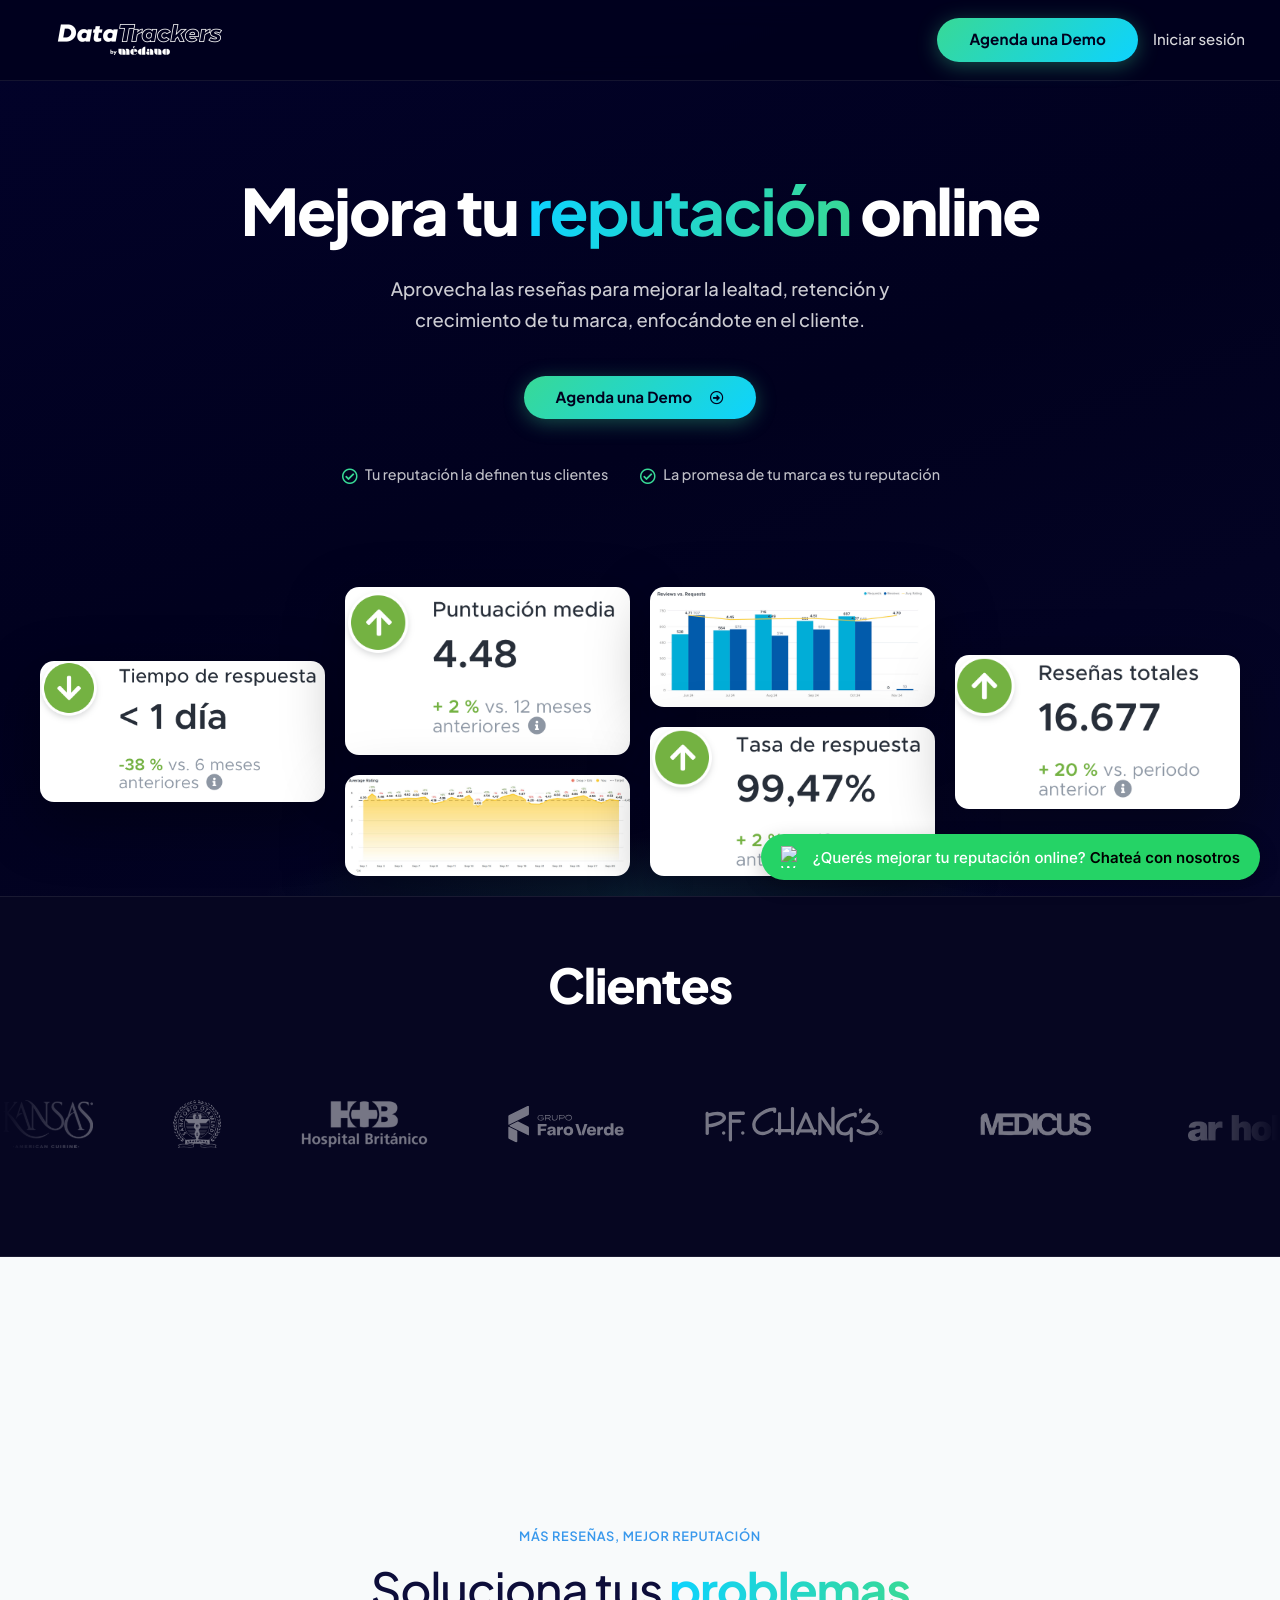
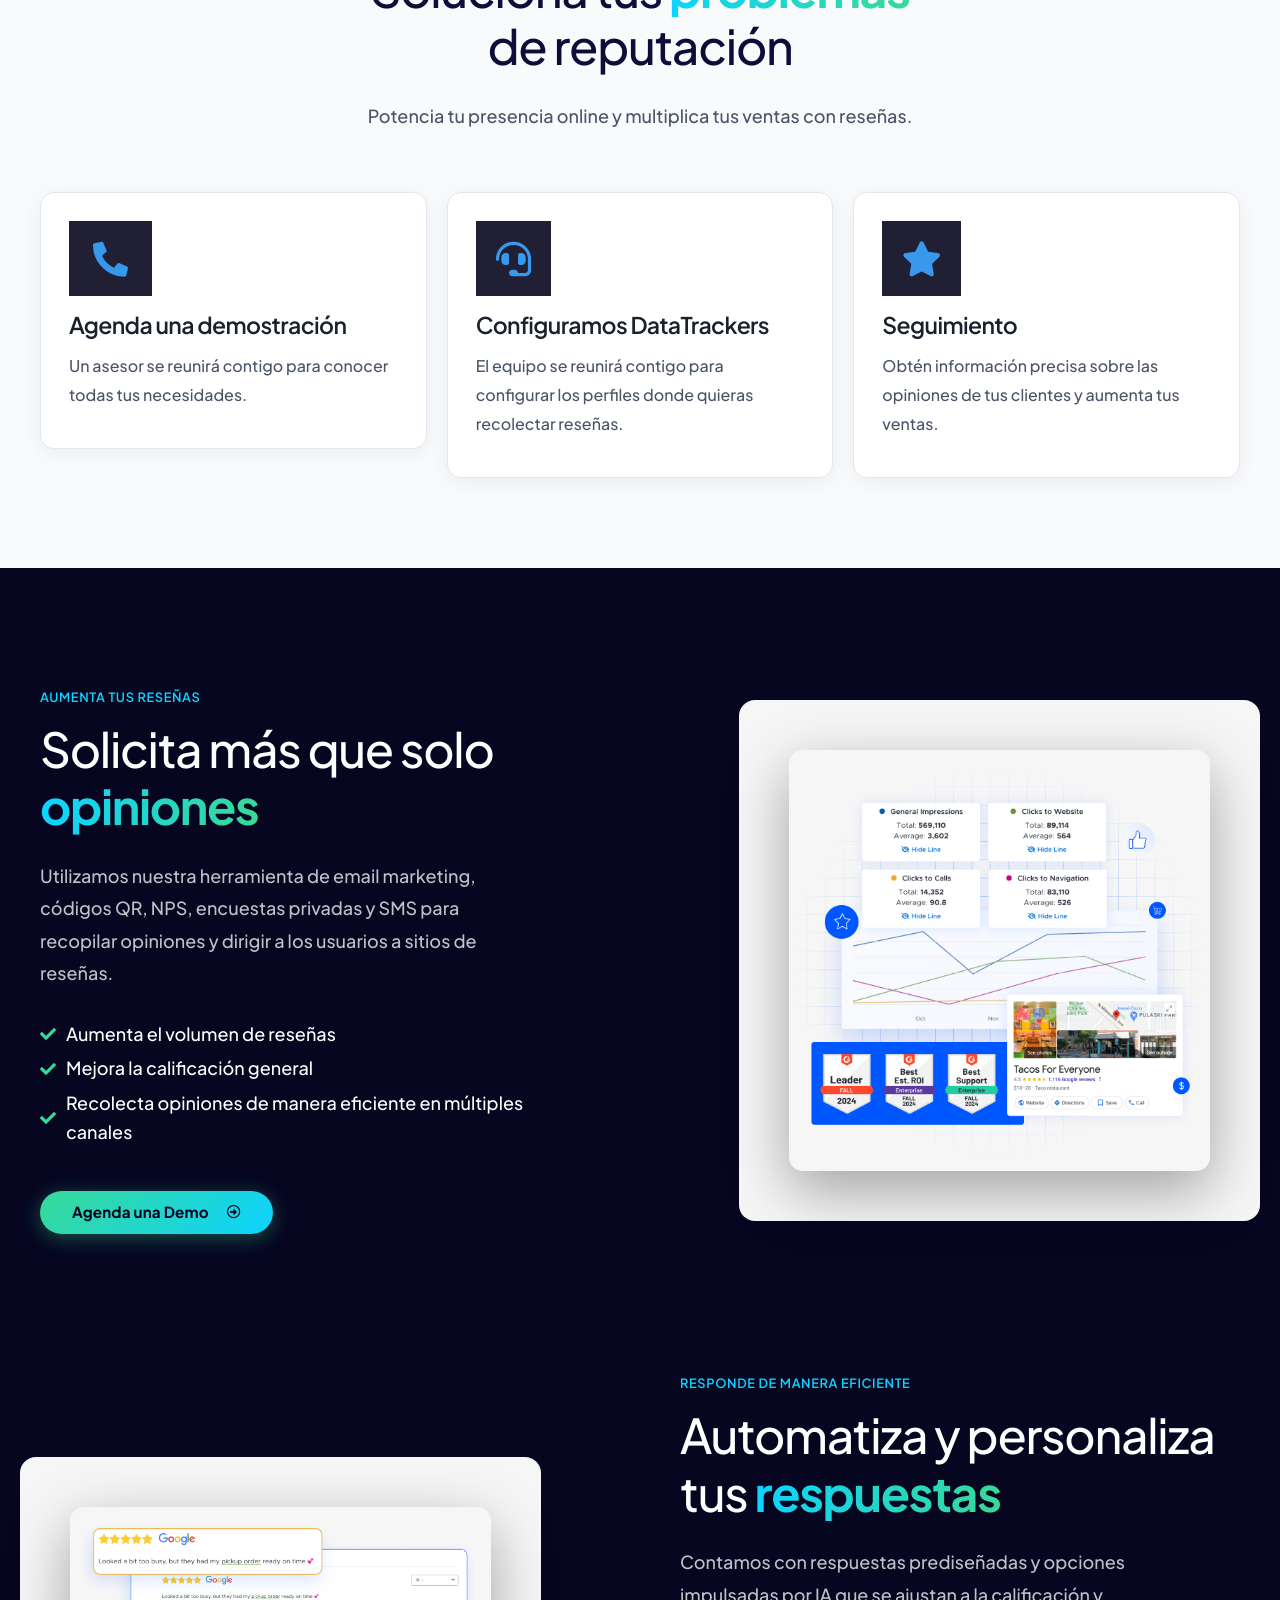
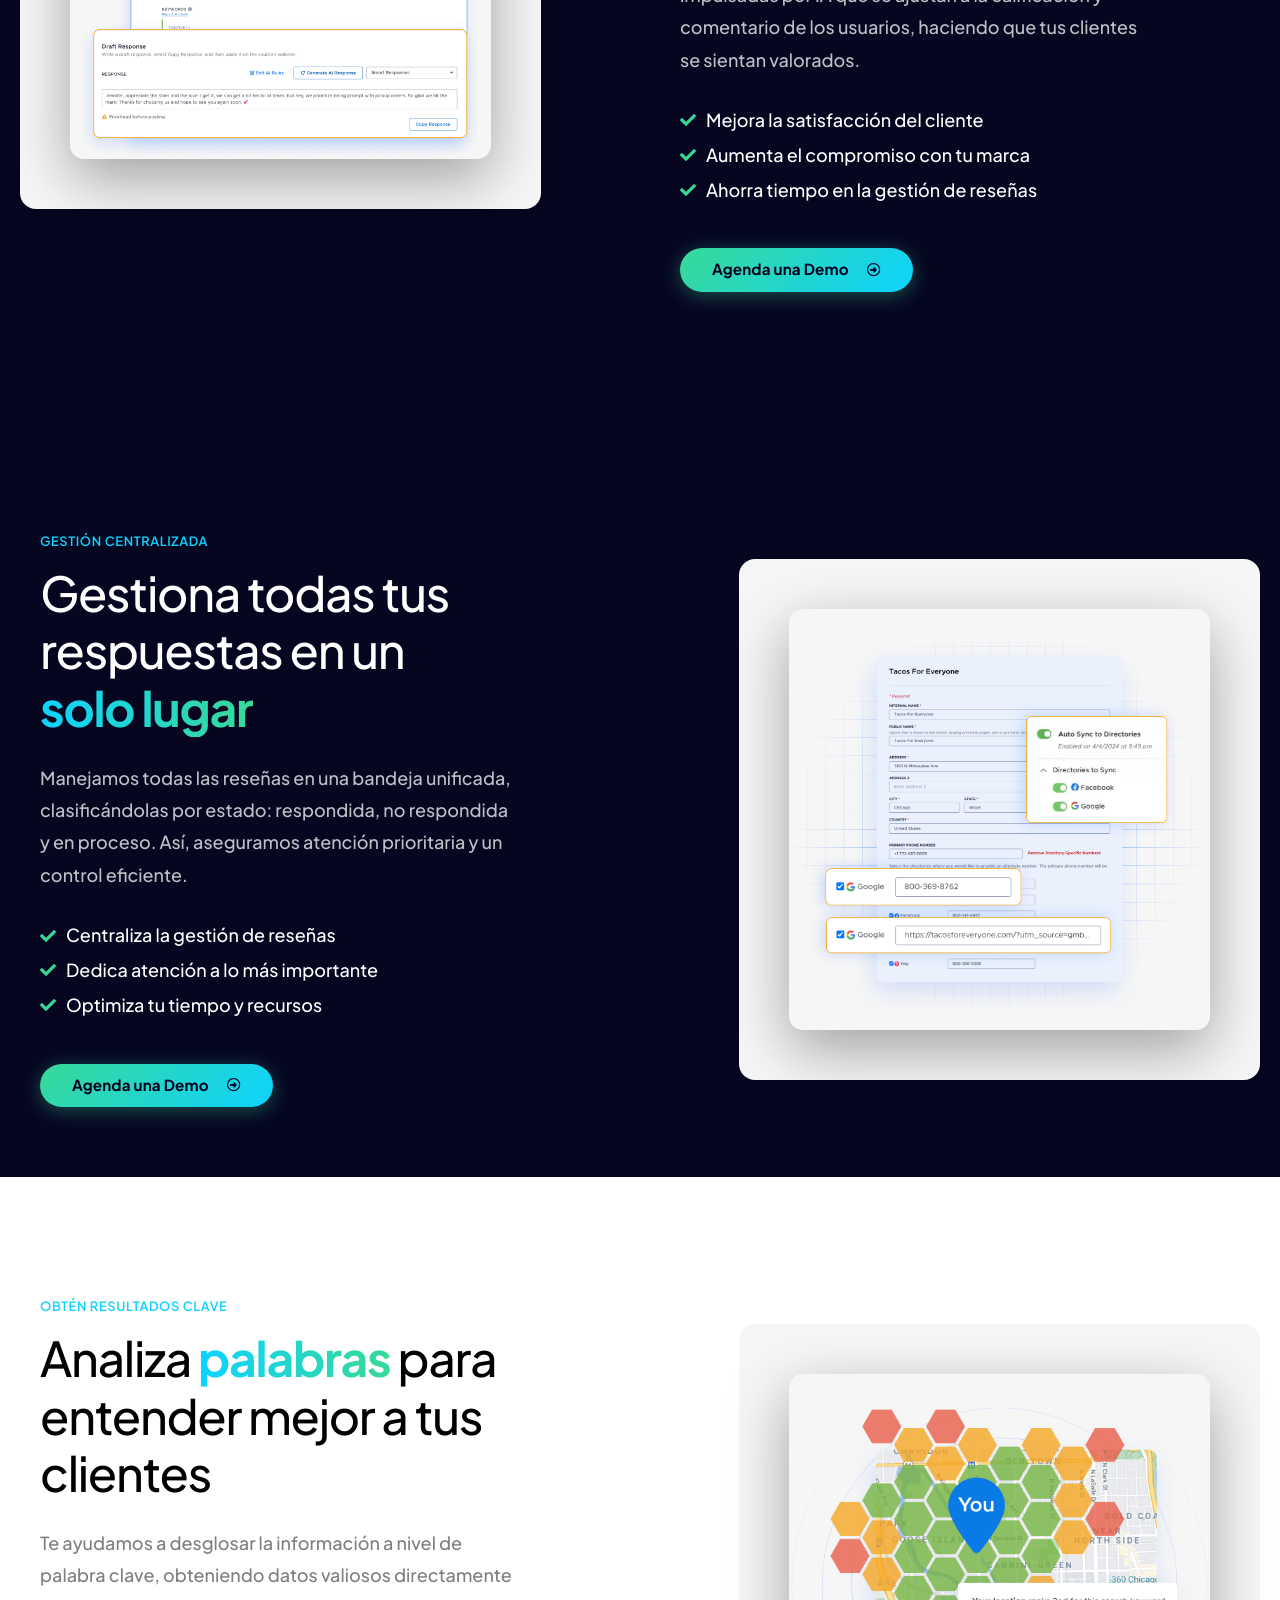
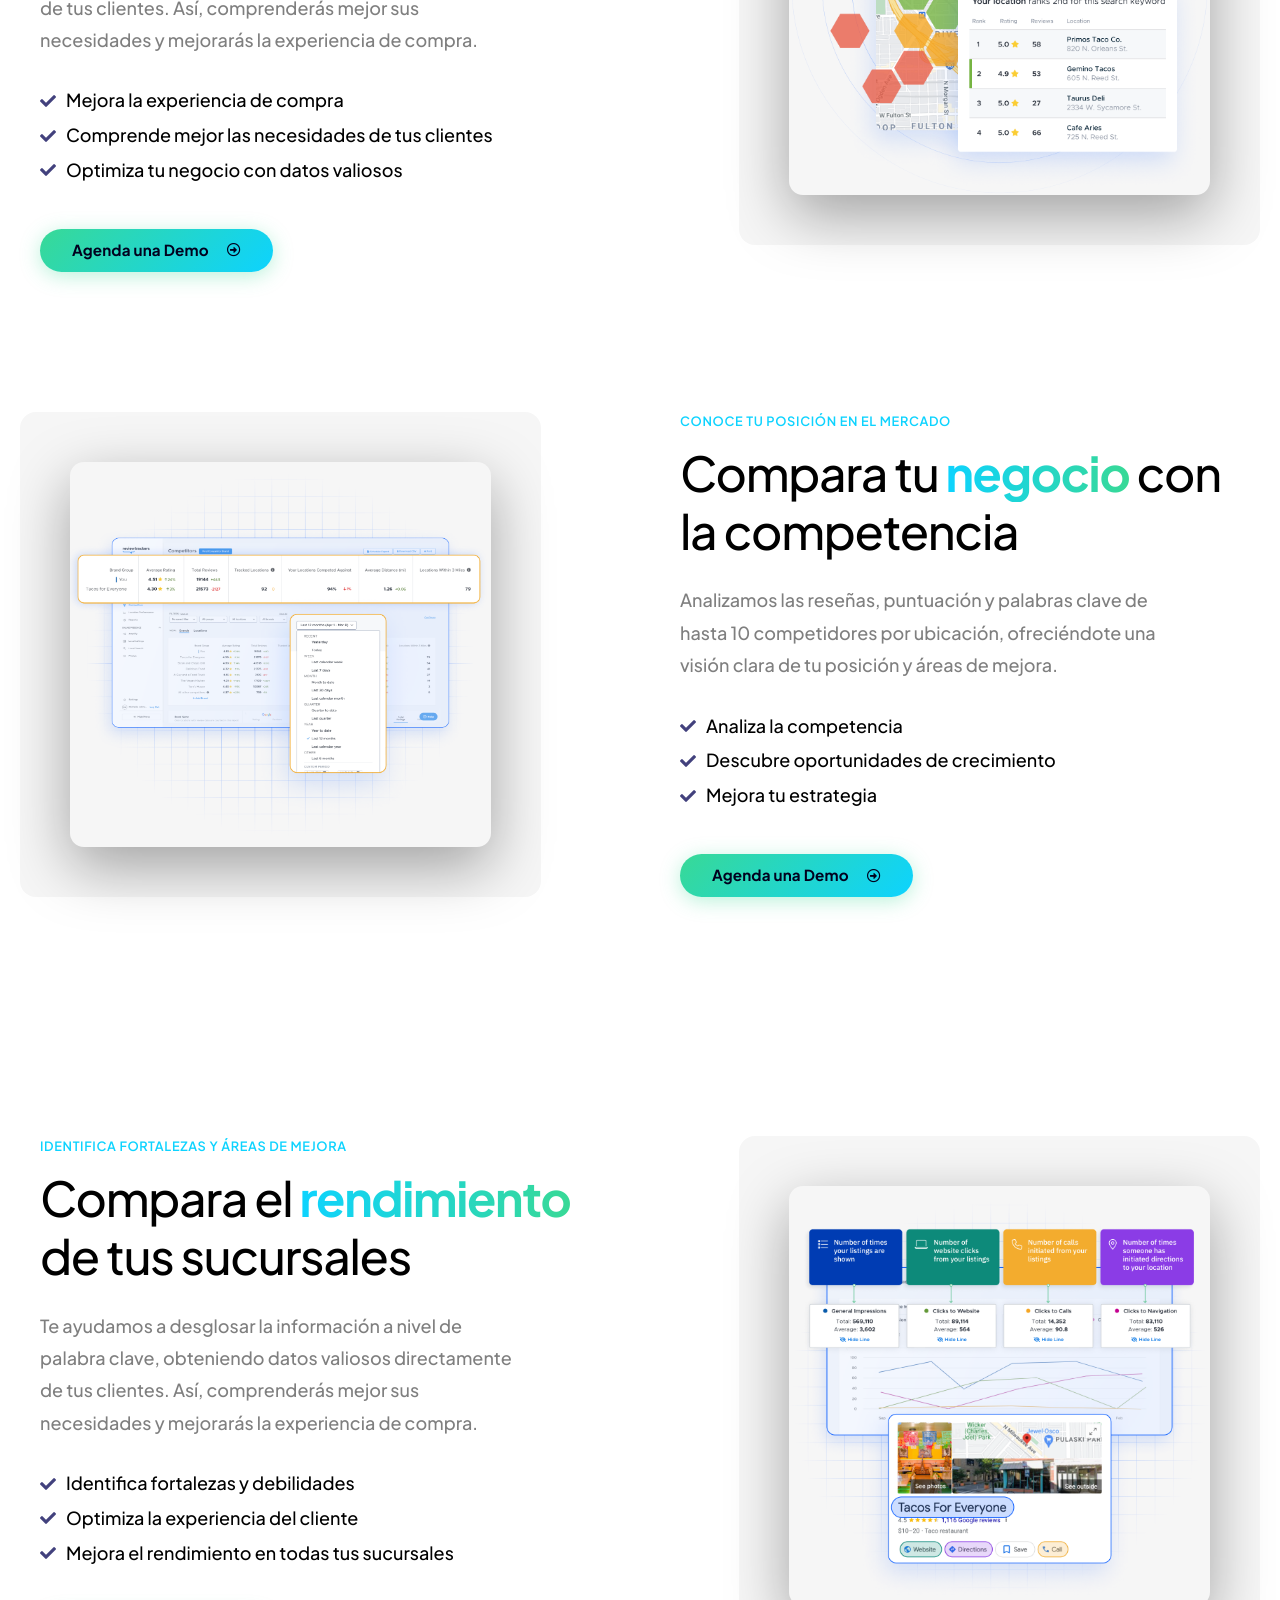
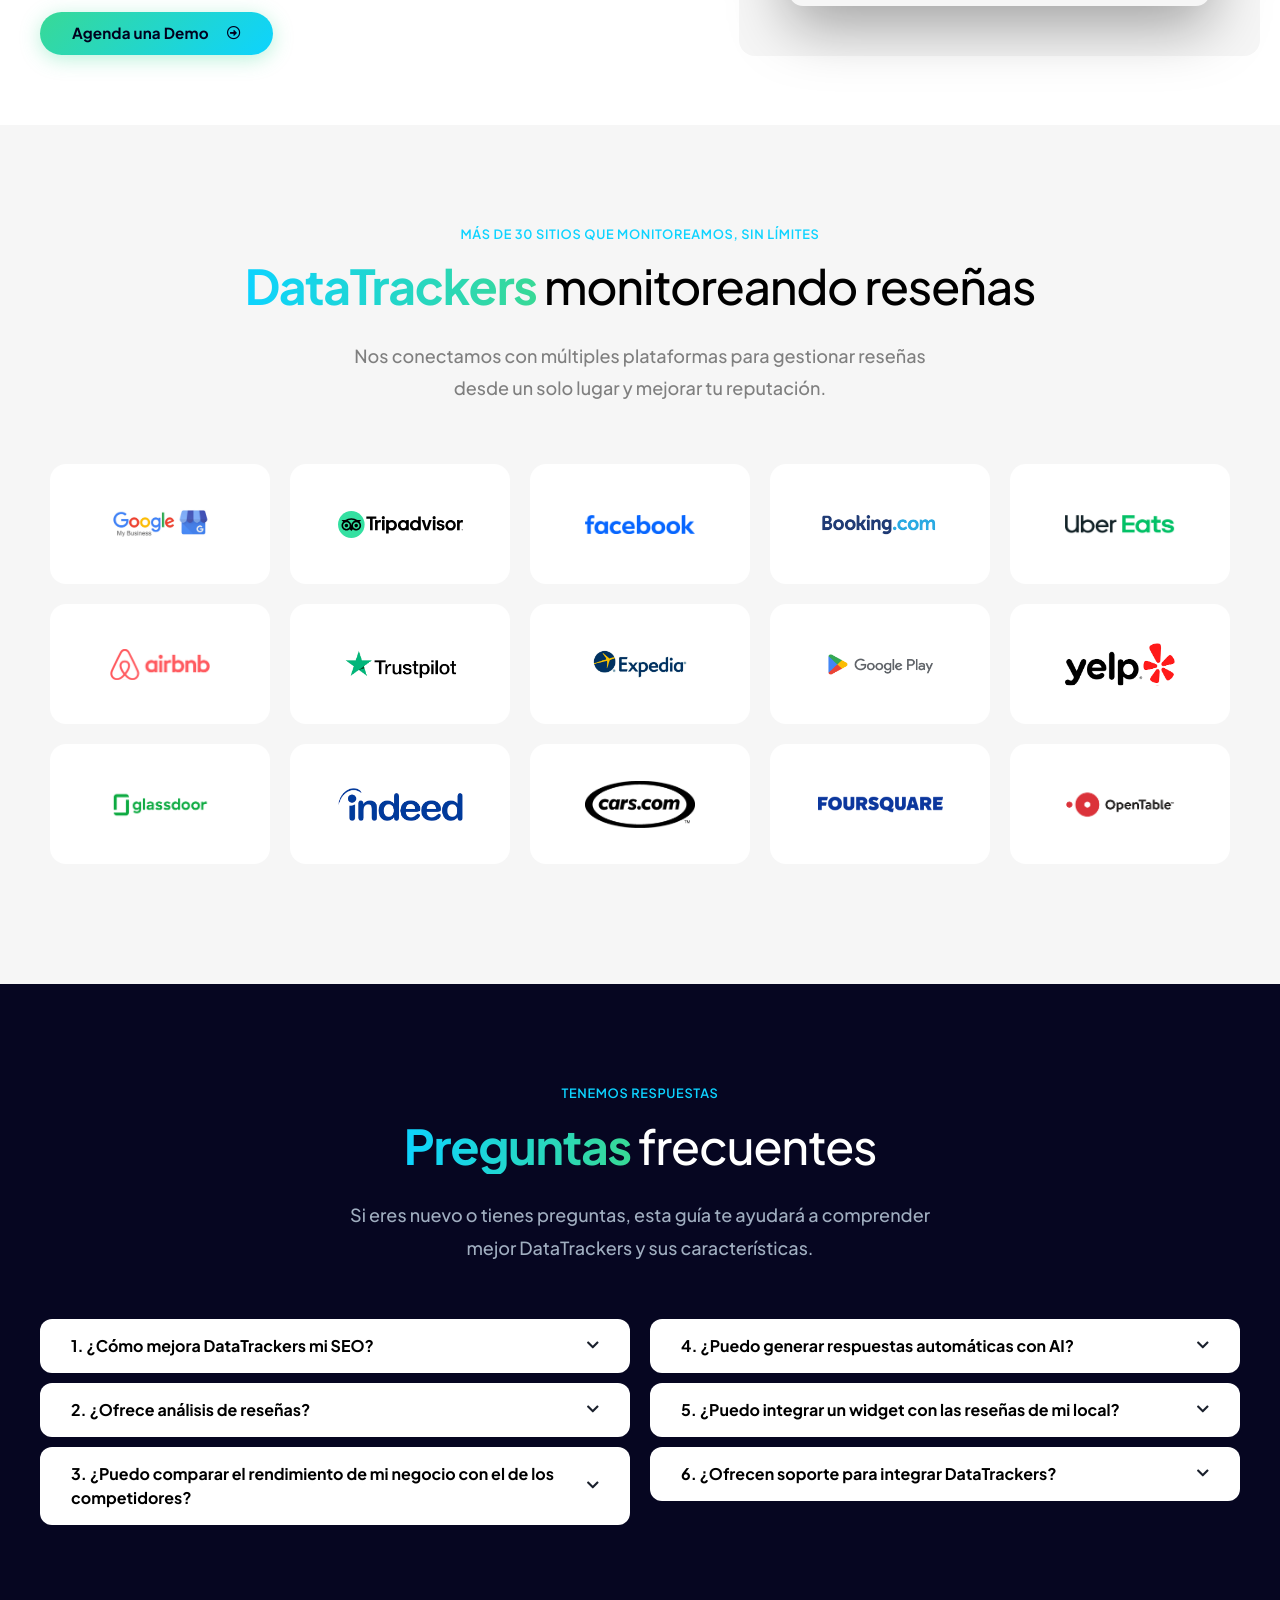
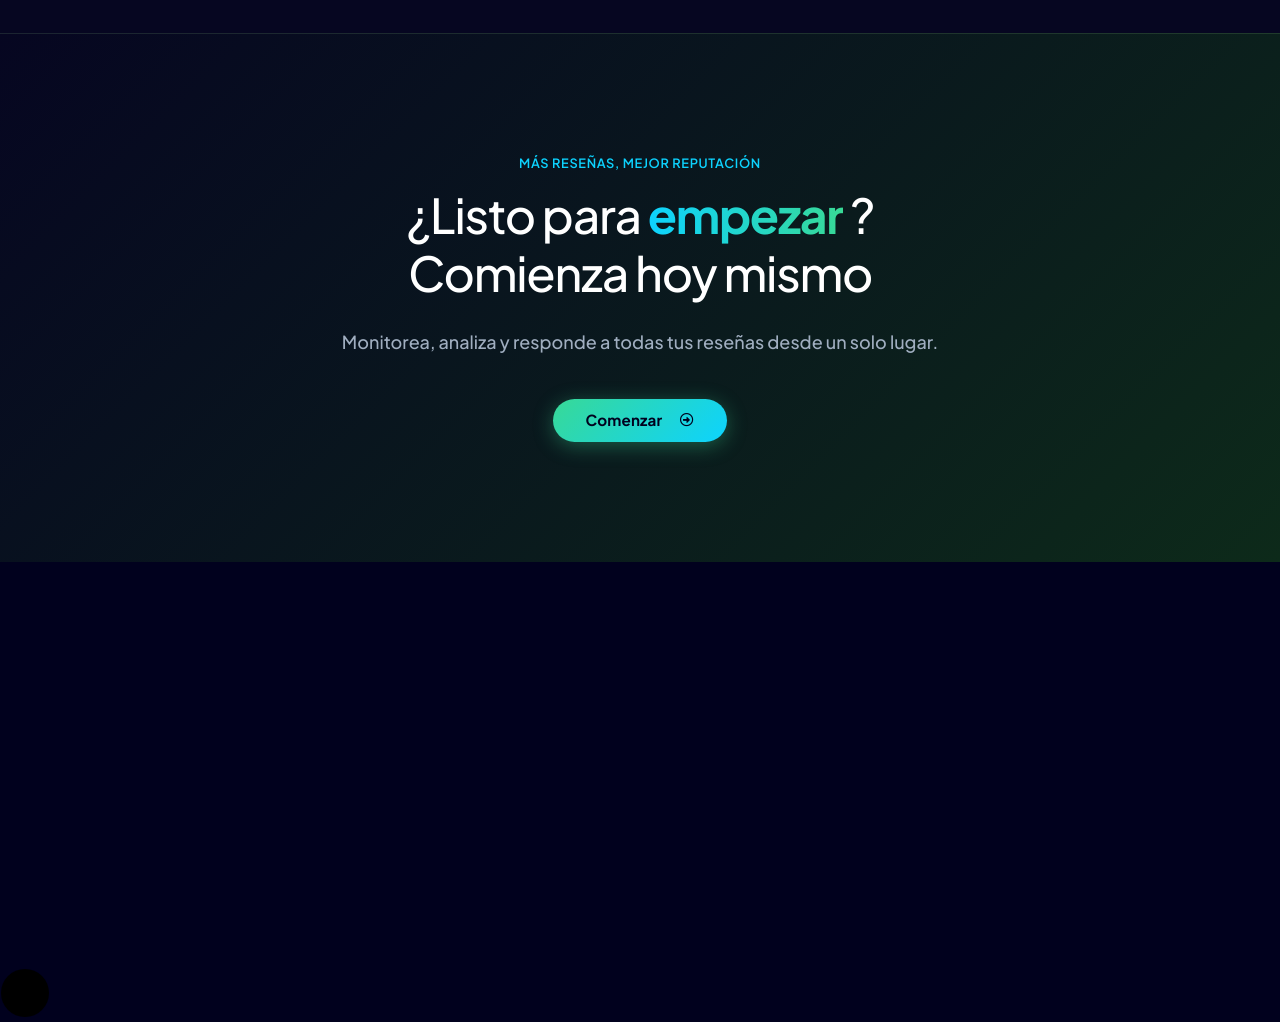
==== commit 63bef375: "Fix mobile navbar z-index and add WhatsApp chip Co-Authored-By: Claude Sonnet 4.6 <noreply@anthropic" ====
--- a/index.html
+++ b/index.html
@@ -2733,5 +2733,51 @@
     });
   }());
  </script>
+ <div class="whatsapp-chip">
+  <a href="https://wa.me/5491173616189?text=Hola%2C%20me%20interesa%20mejorar%20mi%20reputaci%C3%B3n%20online%20con%20rese%C3%B1as%20positivas" rel="noopener noreferrer" target="_blank">
+   <img alt="WhatsApp" class="whatsapp-icon" src="https://upload.wikimedia.org/wikipedia/commons/6/6b/WhatsApp.svg"/>
+   <span>
+    ¿Querés mejorar tu reputación online?
+    <strong>
+     Chateá con nosotros
+    </strong>
+   </span>
+  </a>
+ </div>
+ <style>
+  .whatsapp-chip {
+   position: fixed;
+   bottom: 20px;
+   right: 20px;
+   background-color: #25D366;
+   color: white;
+   padding: 12px 20px;
+   border-radius: 50px;
+   font-size: 15px;
+   font-family: 'Inter', sans-serif;
+   font-weight: 500;
+   box-shadow: 0 6px 20px rgba(0, 0, 0, 0.2);
+   transition: background-color 0.3s ease, transform 0.2s ease;
+   z-index: 9999;
+ }
+
+ .whatsapp-chip a {
+   text-decoration: none;
+   color: white;
+   display: flex;
+   align-items: center;
+   gap: 10px;
+ }
+
+ .whatsapp-chip:hover {
+   background-color: #1ebe5b;
+   transform: scale(1.05);
+ }
+
+ .whatsapp-chip .whatsapp-icon {
+   width: 22px;
+   height: 22px;
+ }
+ </style>
  </body>
 </html>
--- a/css/custom.css
+++ b/css/custom.css
@@ -34,6 +34,11 @@
   -webkit-backdrop-filter: blur(12px) !important;
   border-bottom: 1px solid var(--dt-border) !important;
   box-shadow: none !important;
+  position: fixed !important;
+  top: 0 !important;
+  left: 0 !important;
+  width: 100% !important;
+  z-index: 9999 !important;
 }
 
 .site-header .elementor-element-7a71a895 {
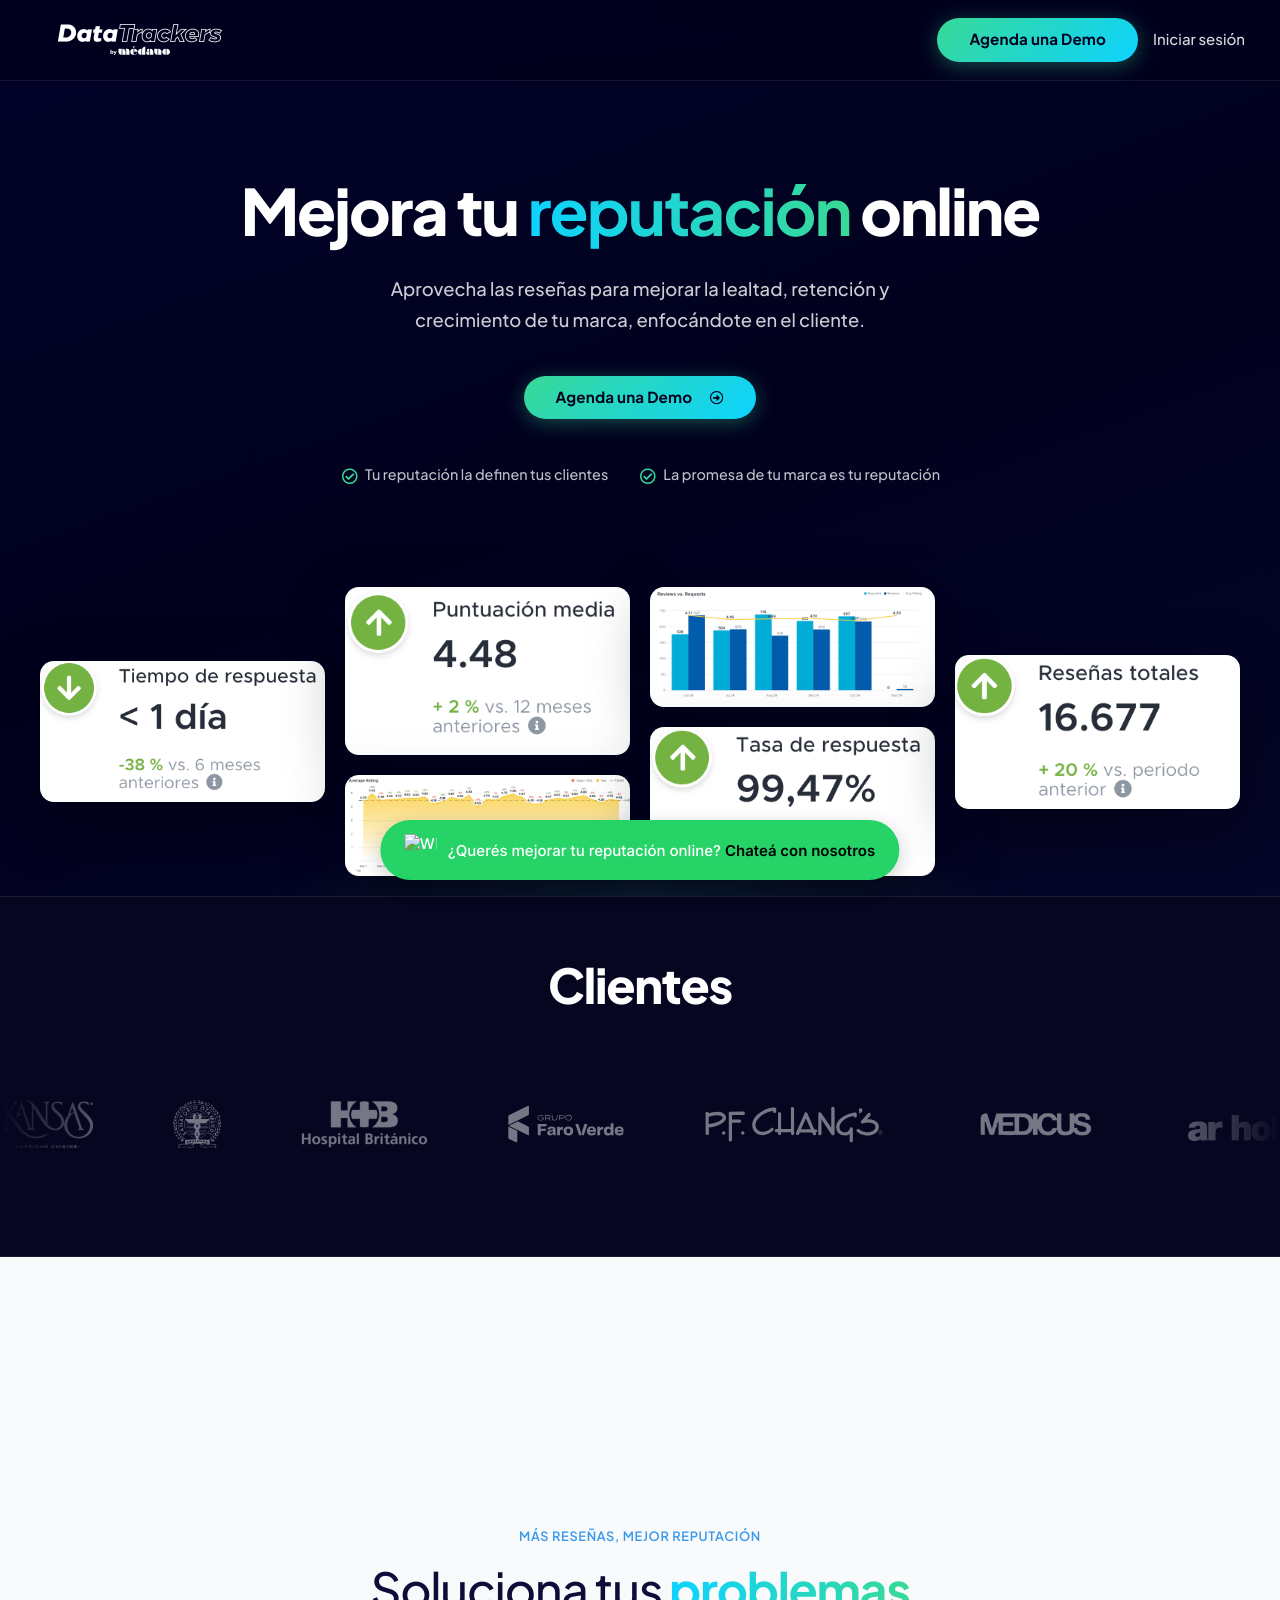
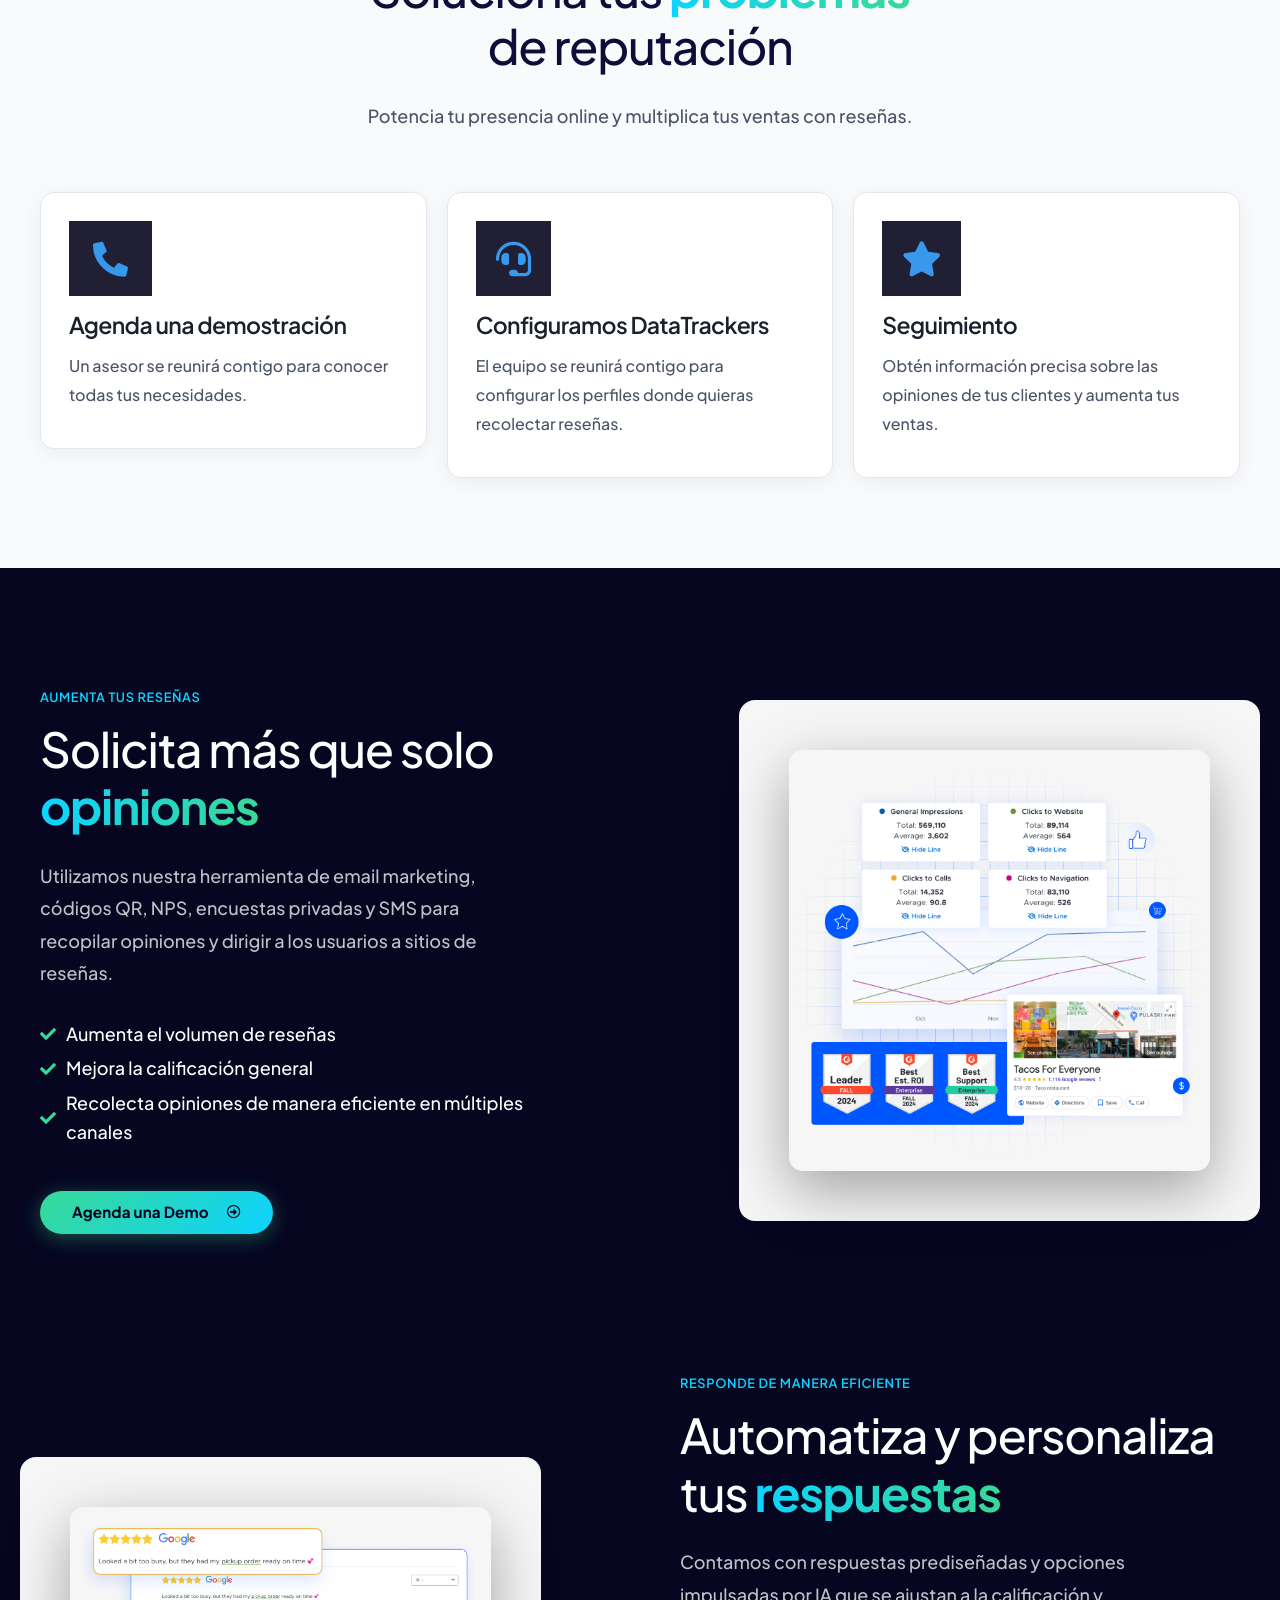
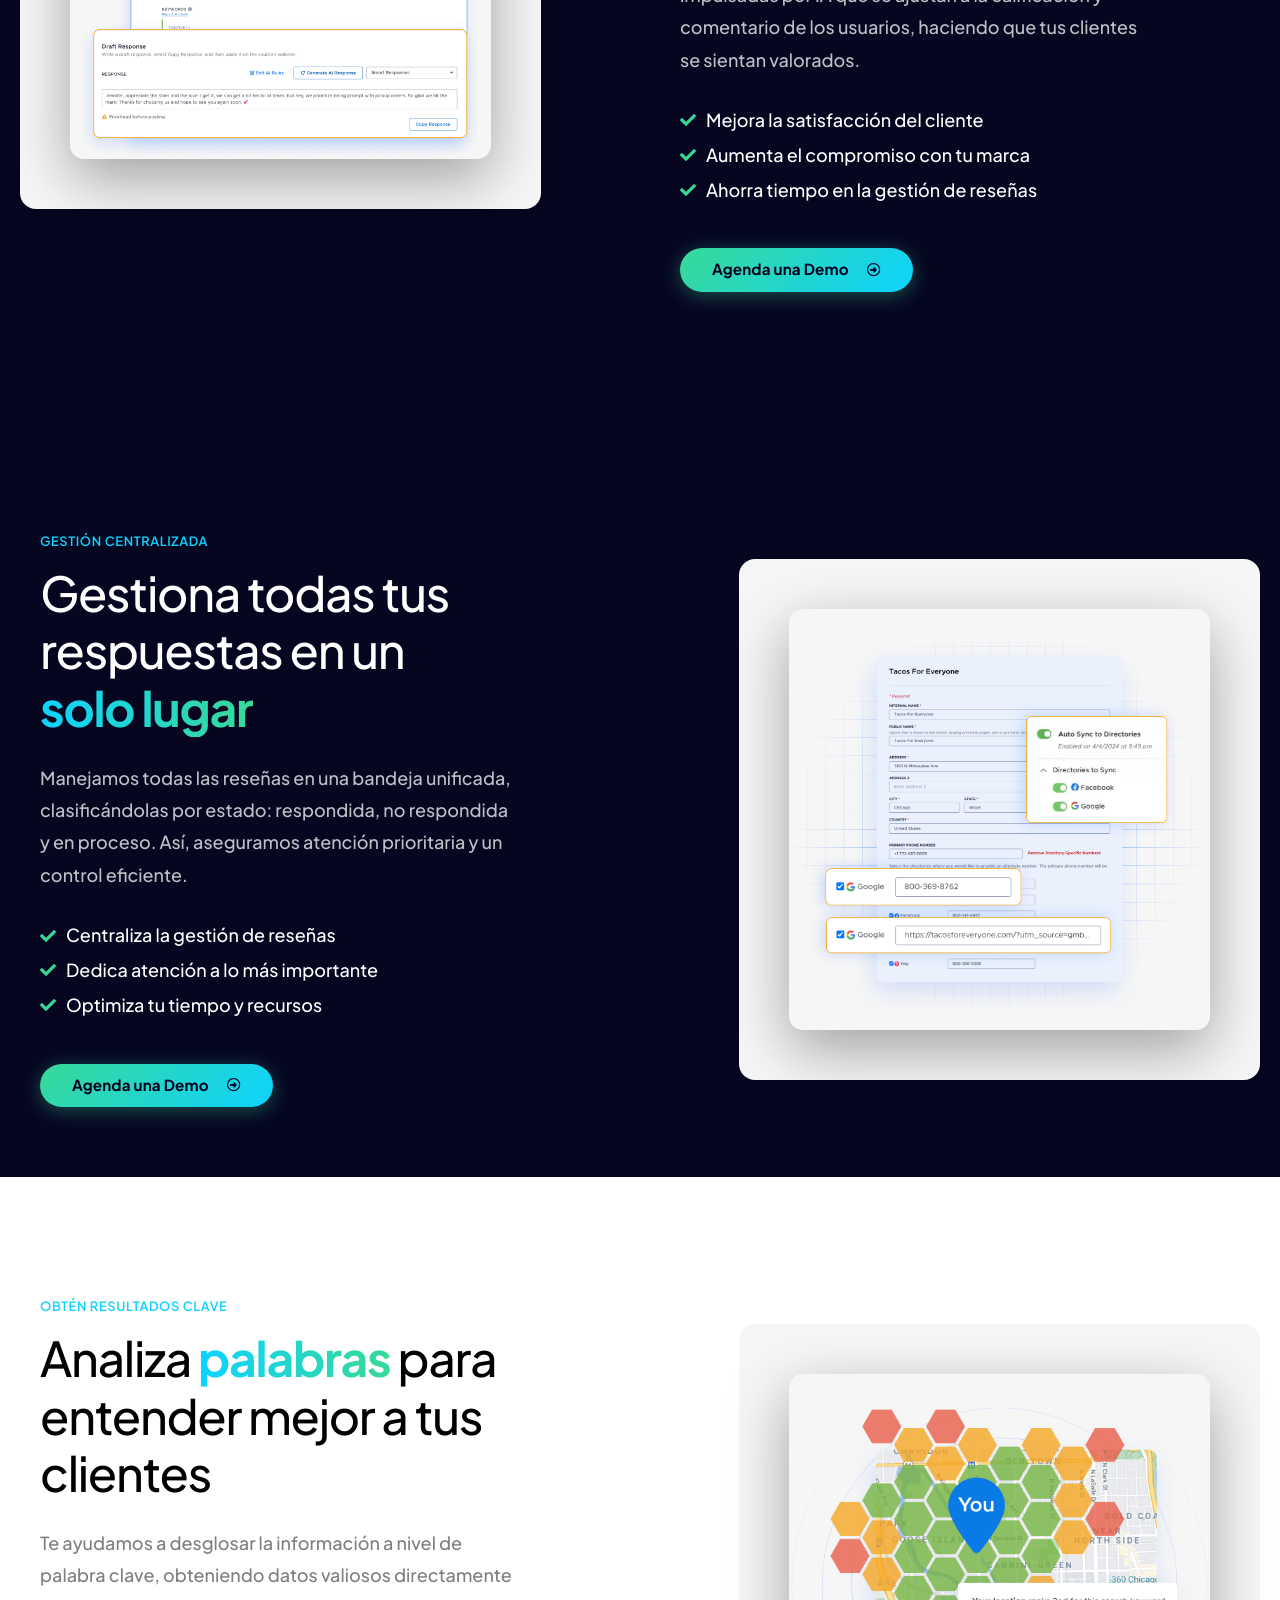
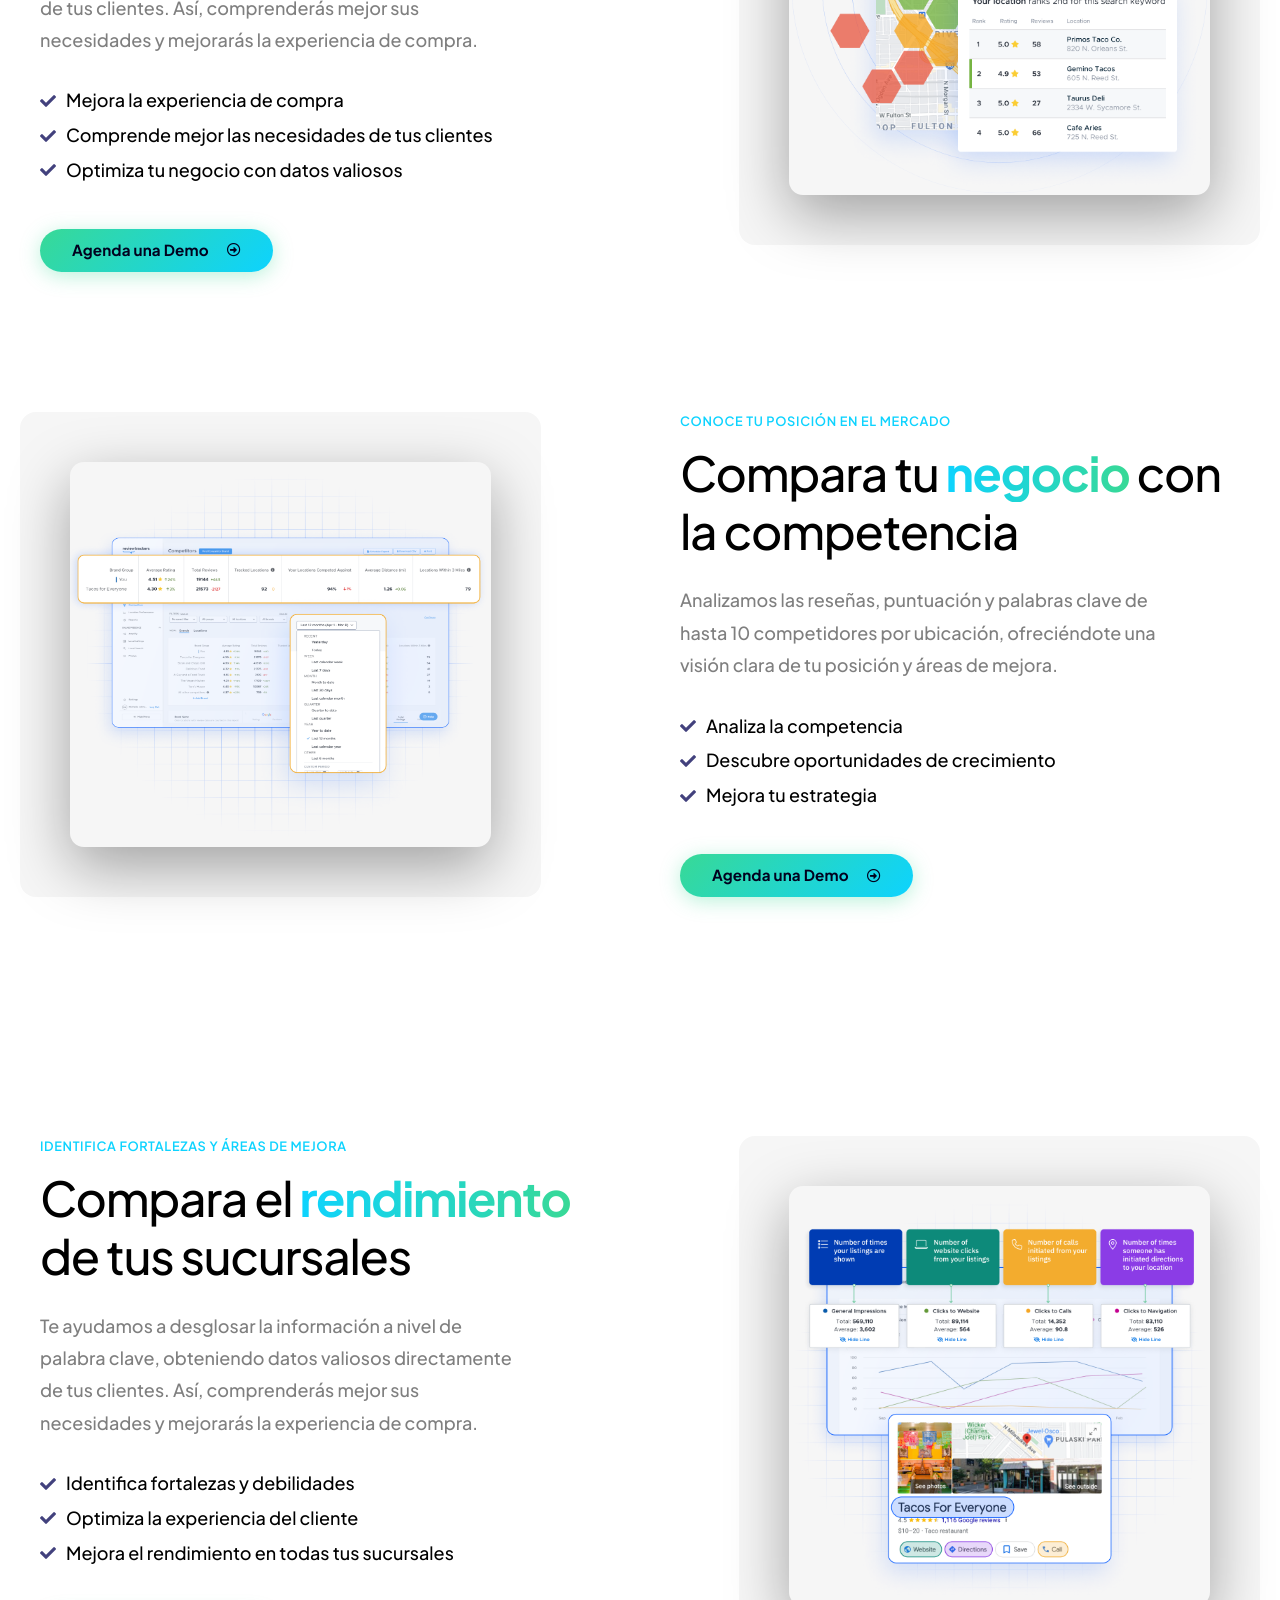
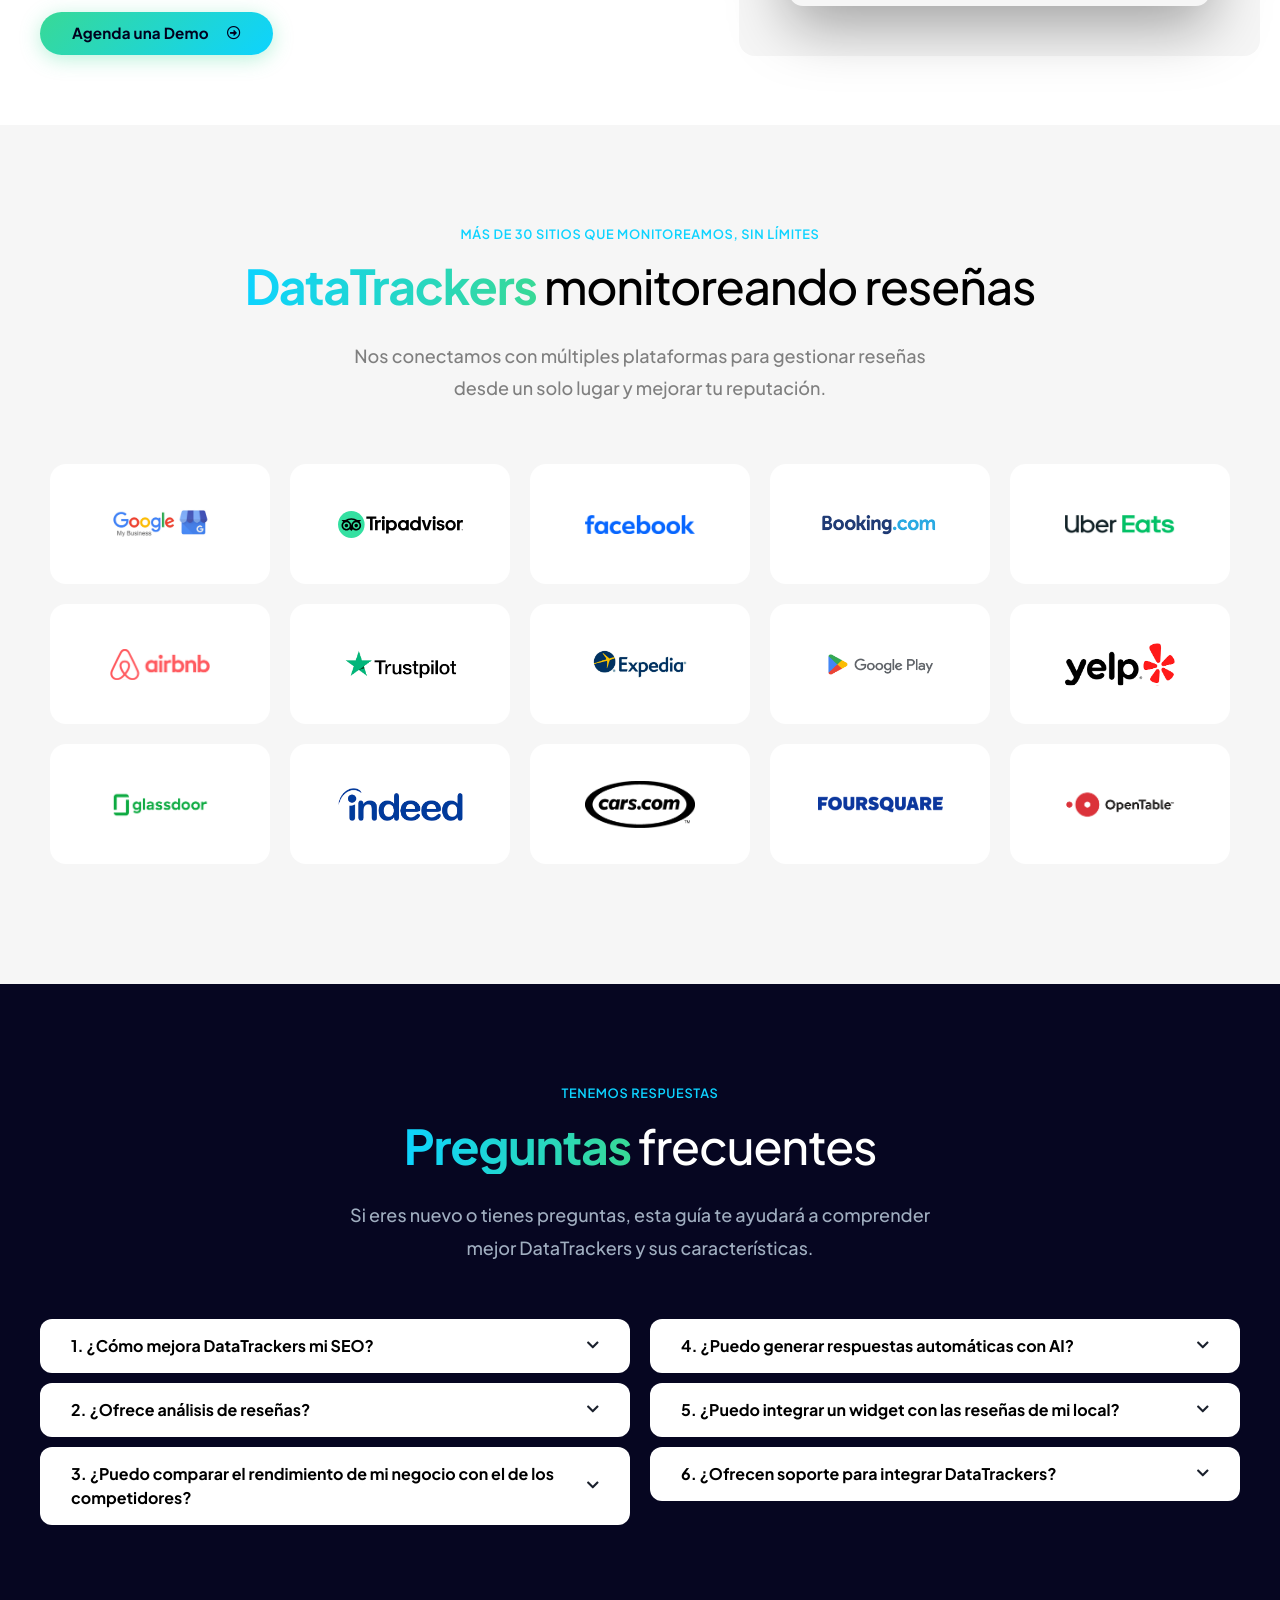
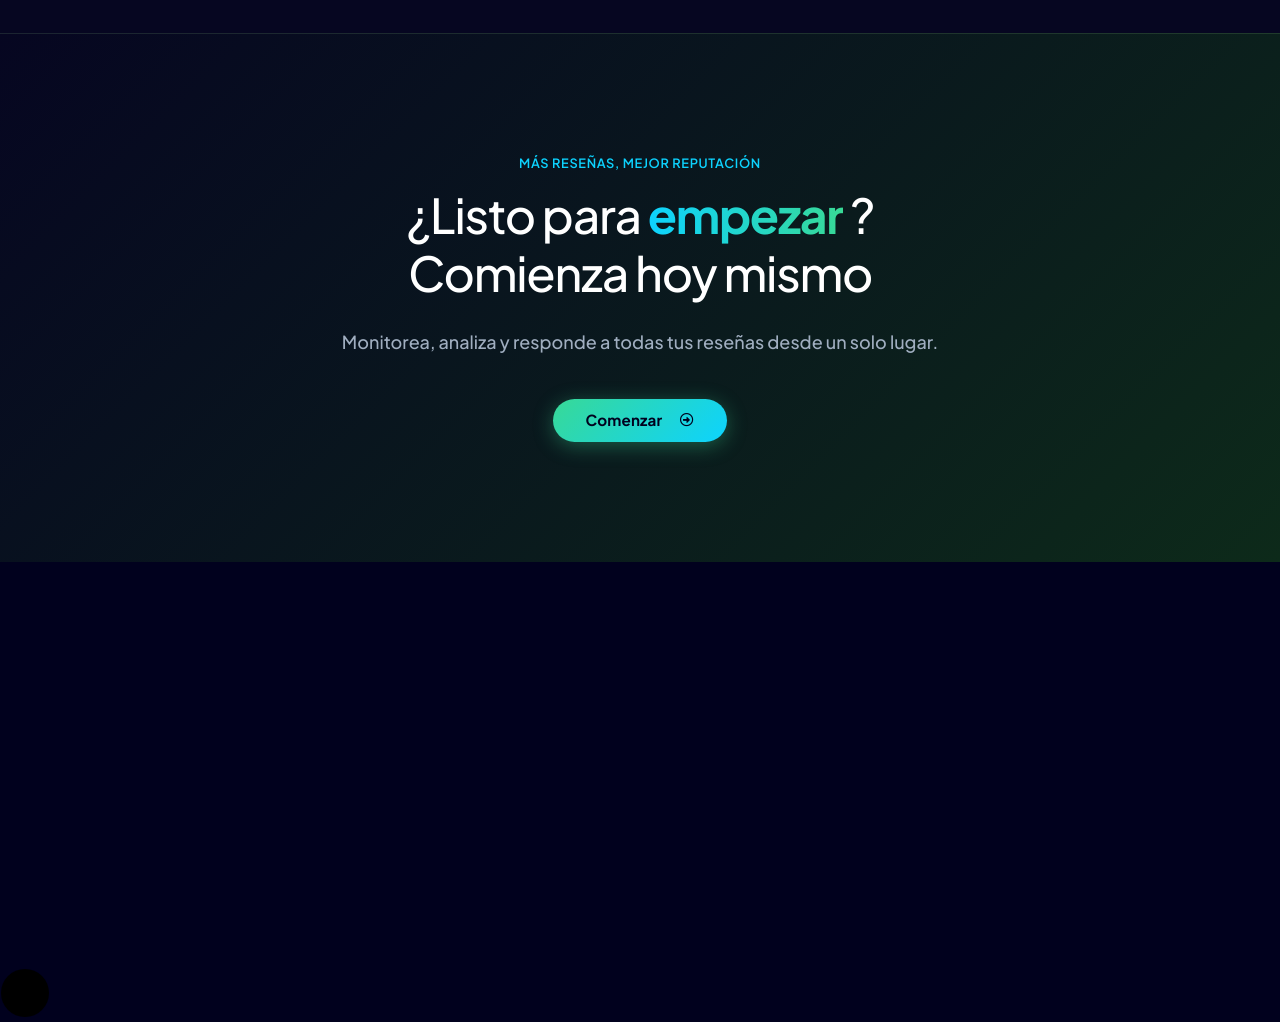
==== commit e3080d64: "Fix logo always visible on load + WhatsApp chip centered with bigger icon Co-Authored-By: Claude Son" ====
--- a/index.html
+++ b/index.html
@@ -2748,10 +2748,11 @@
   .whatsapp-chip {
    position: fixed;
    bottom: 20px;
-   right: 20px;
+   left: 50%;
+   transform: translateX(-50%);
    background-color: #25D366;
    color: white;
-   padding: 12px 20px;
+   padding: 14px 24px;
    border-radius: 50px;
    font-size: 15px;
    font-family: 'Inter', sans-serif;
@@ -2759,6 +2760,7 @@
    box-shadow: 0 6px 20px rgba(0, 0, 0, 0.2);
    transition: background-color 0.3s ease, transform 0.2s ease;
    z-index: 9999;
+   white-space: nowrap;
  }
 
  .whatsapp-chip a {
@@ -2766,17 +2768,17 @@
    color: white;
    display: flex;
    align-items: center;
-   gap: 10px;
+   gap: 12px;
  }
 
  .whatsapp-chip:hover {
    background-color: #1ebe5b;
-   transform: scale(1.05);
+   transform: translateX(-50%) scale(1.05);
  }
 
  .whatsapp-chip .whatsapp-icon {
-   width: 22px;
-   height: 22px;
+   width: 32px;
+   height: 32px;
  }
  </style>
  </body>
--- a/css/custom.css
+++ b/css/custom.css
@@ -691,6 +691,13 @@
   display: inline-flex !important;
 }
 
+/* ─── FIX: PRIMARY LOGO ALWAYS VISIBLE ───────── */
+/* post-21646.css hides primary logo until .scrolled is added by JS.
+   We always show the primary (white) logo since header is always dark. */
+.site-logo-wrapper .primary-logo img {
+  opacity: 1 !important;
+}
+
 /* ─── MOBILE: Ocultar menú lateral (offcanvas) ─── */
 .elementor-element-2d5125ce {
   display: none !important;
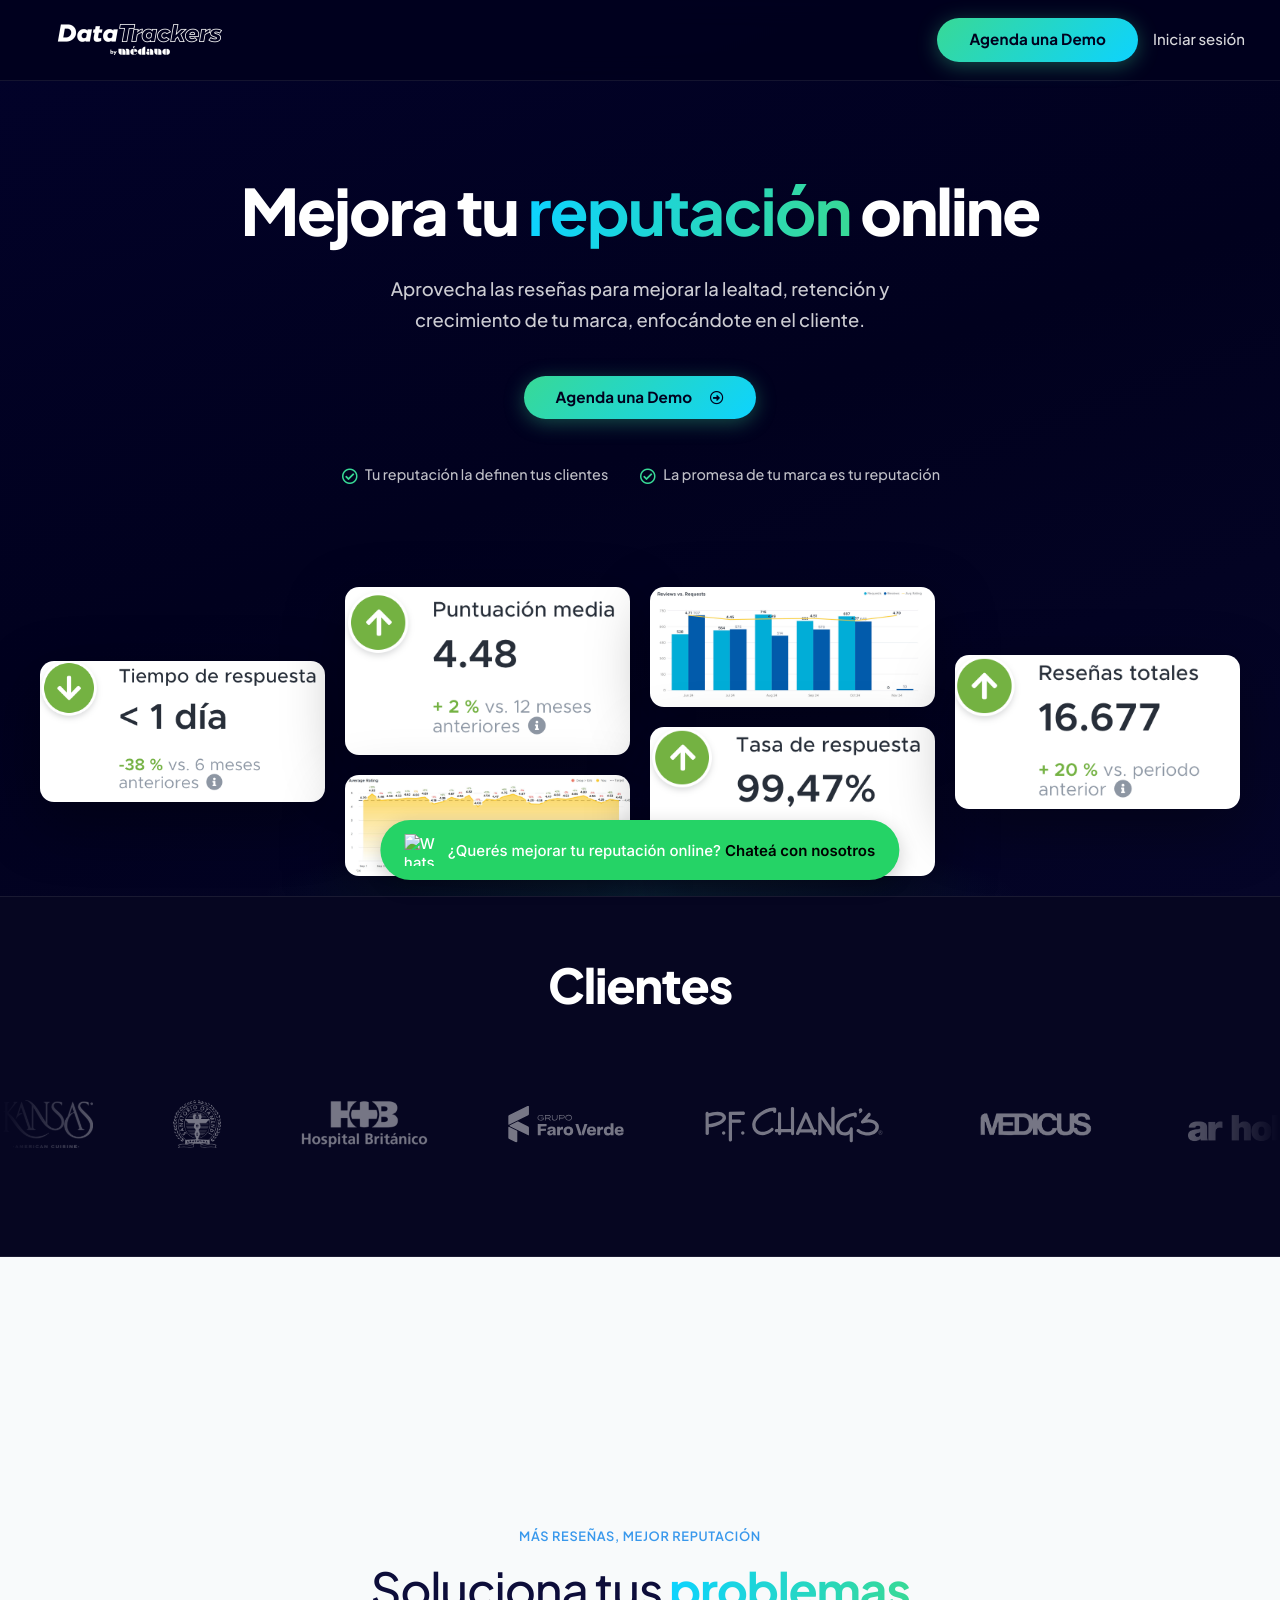
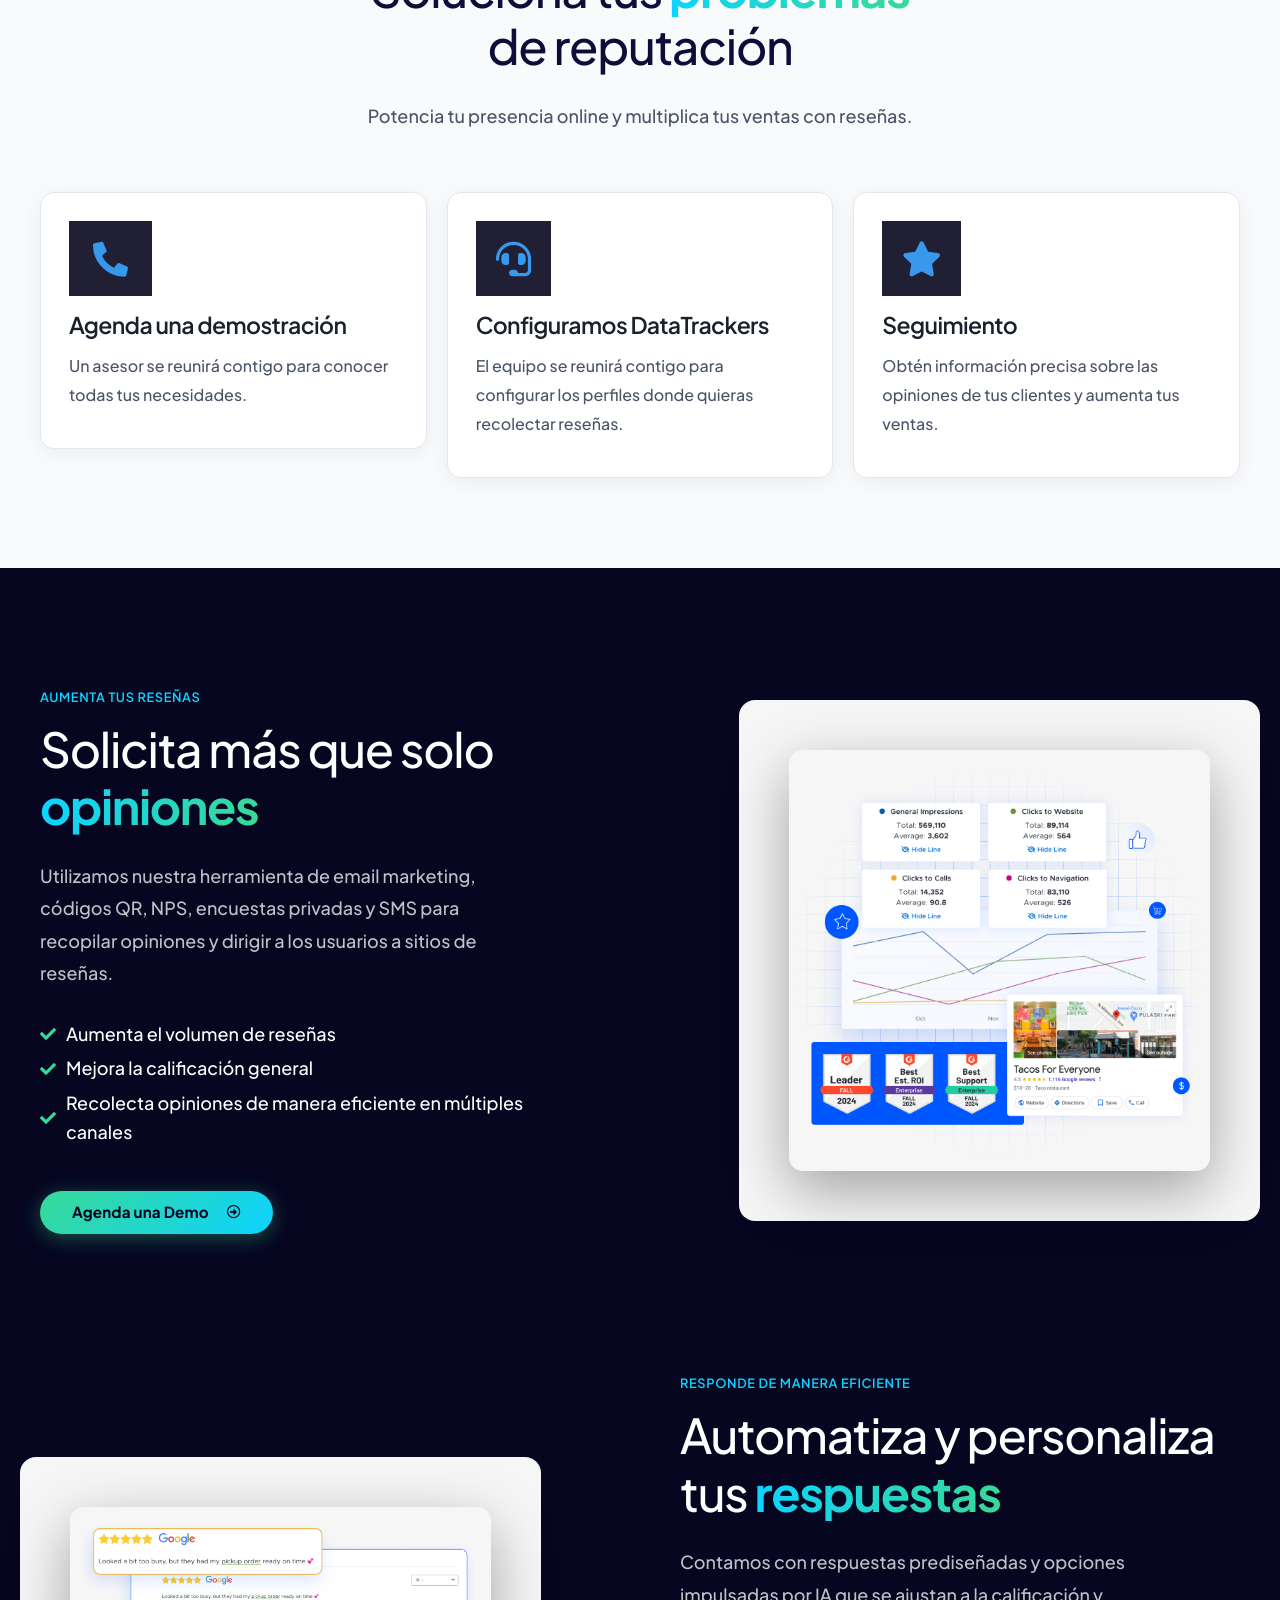
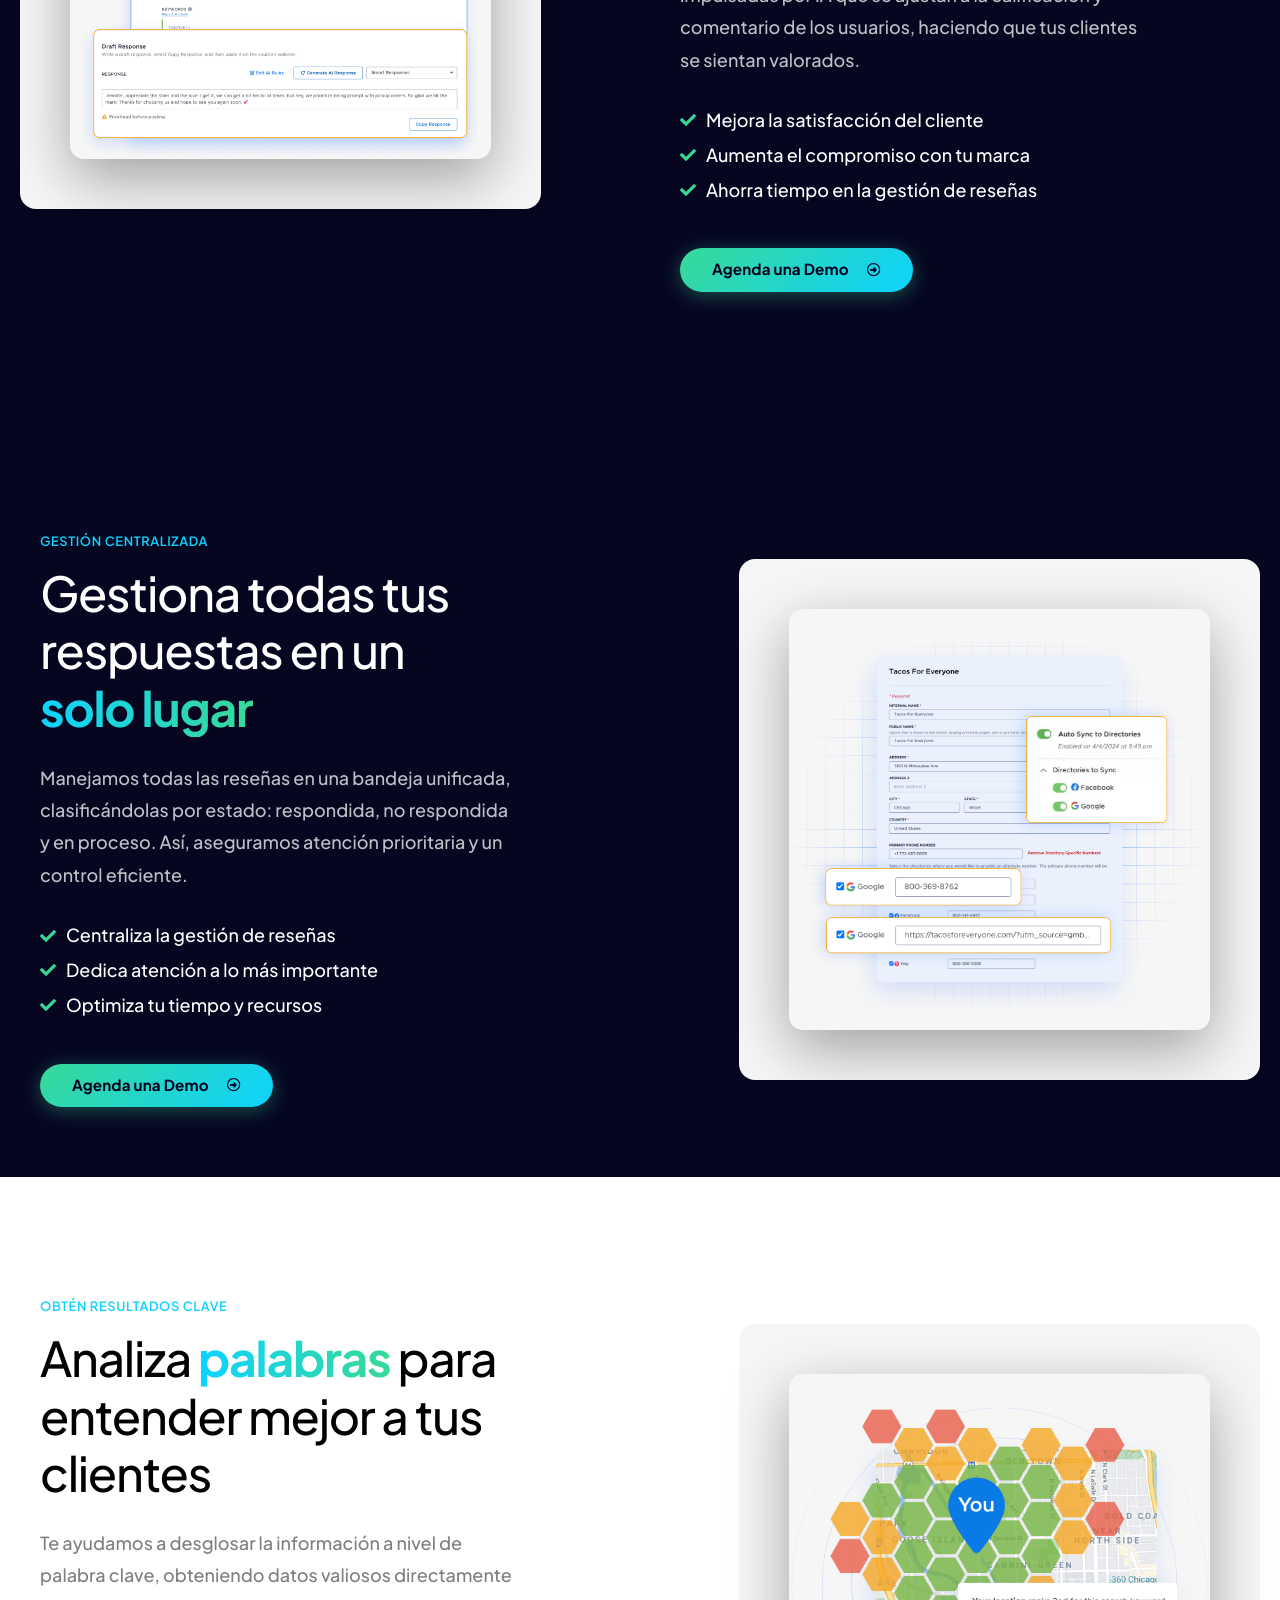
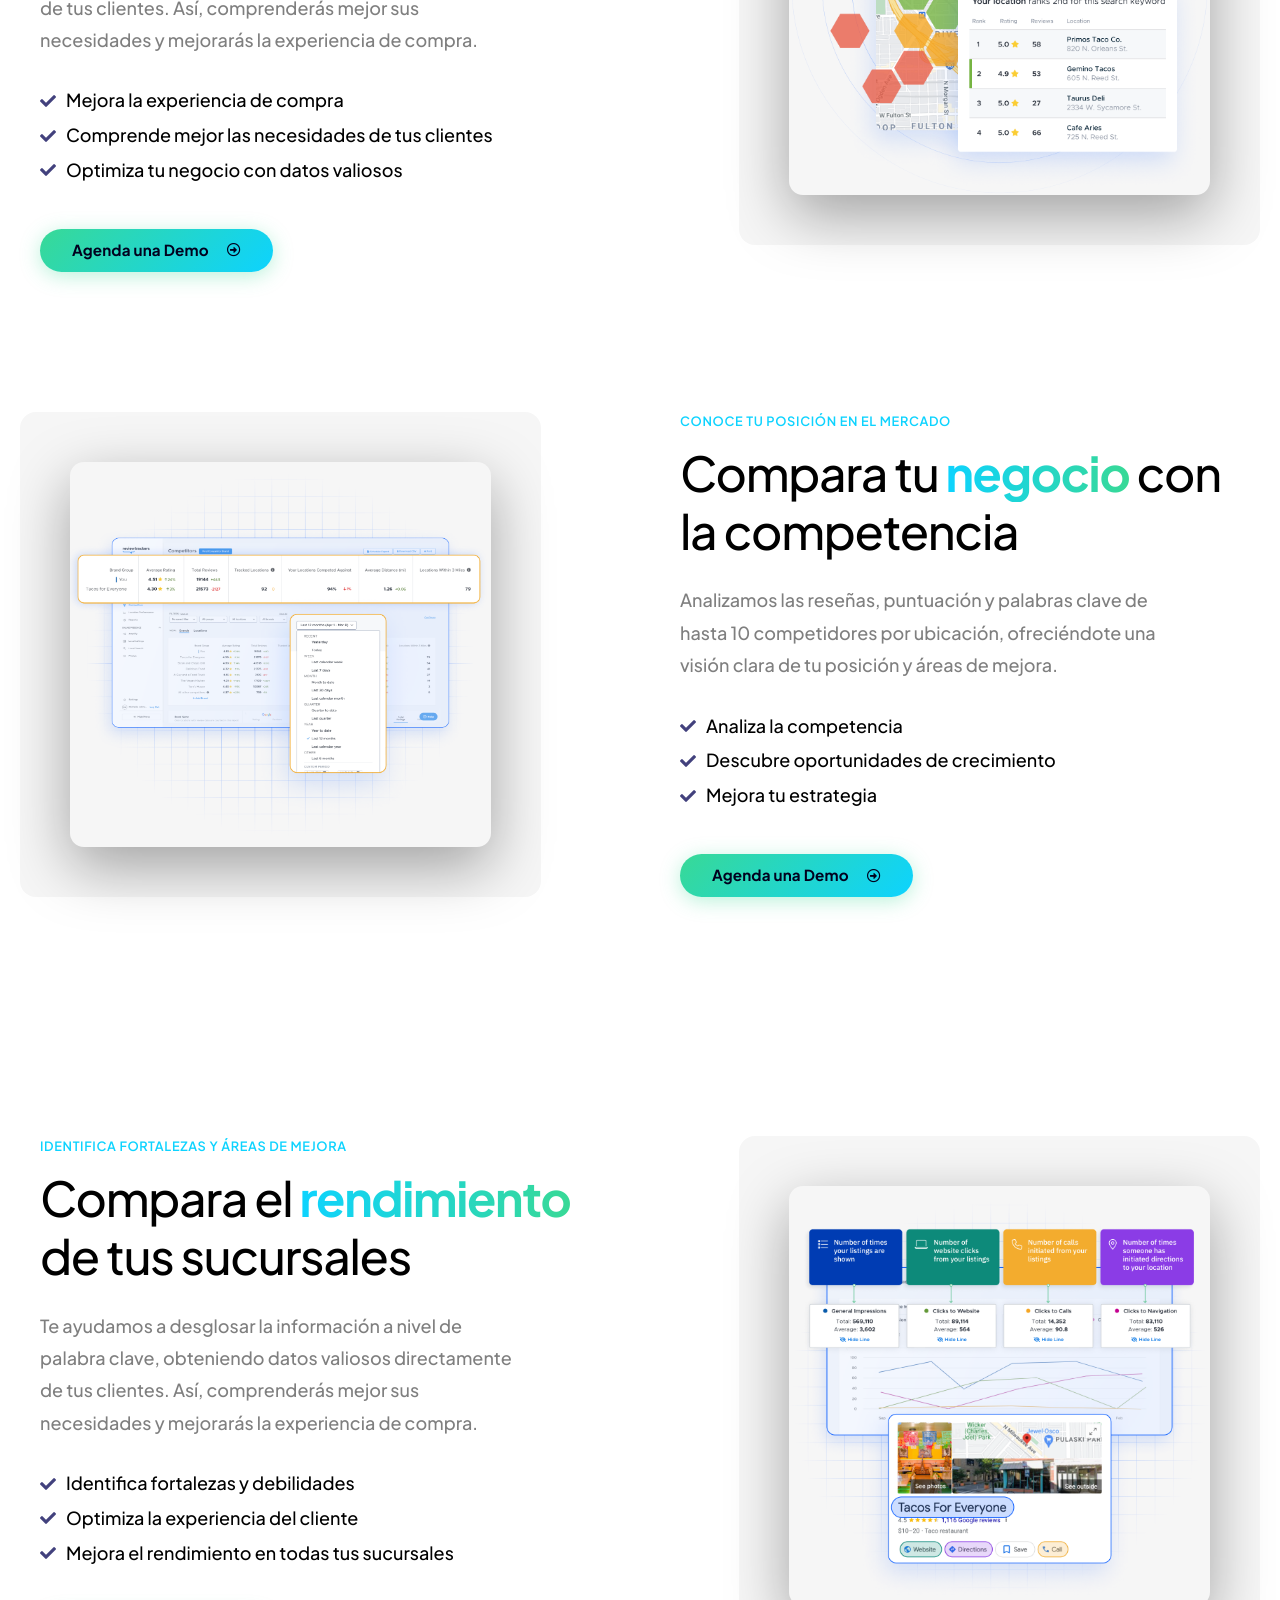
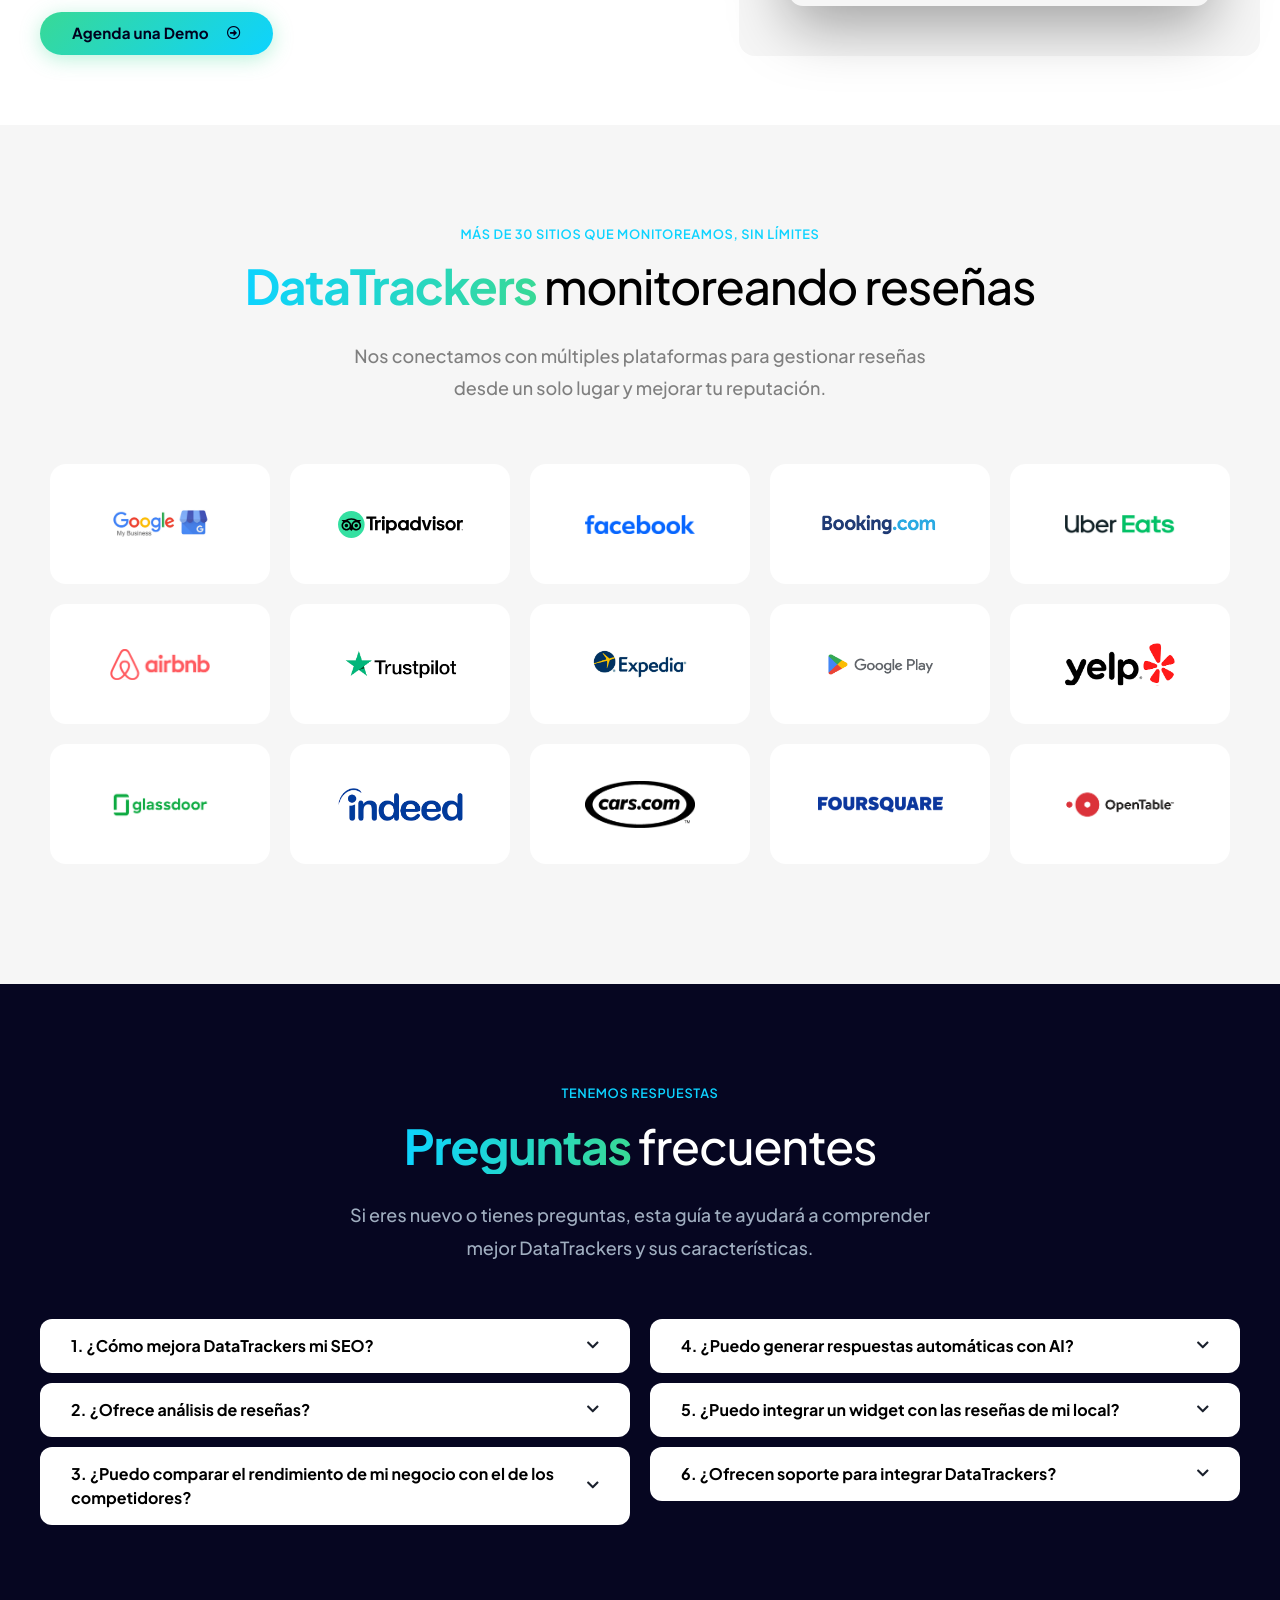
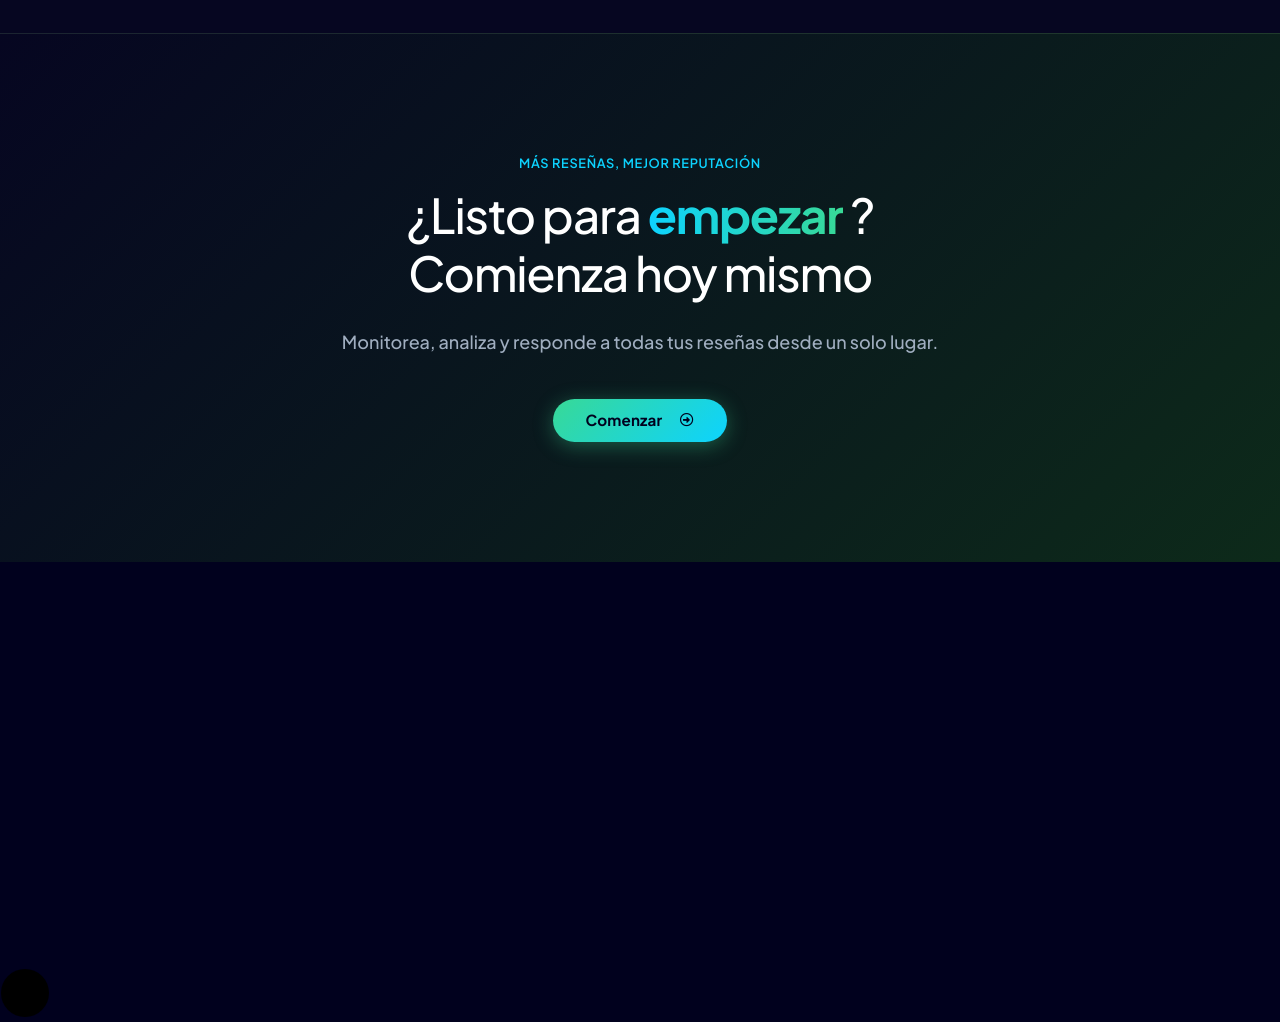
==== commit 5890dd24: "Fix WhatsApp chip width to hug content Co-Authored-By: Claude Sonnet 4.6 <noreply@anthropic.com>" ====
--- a/index.html
+++ b/index.html
@@ -2750,6 +2750,7 @@
    bottom: 20px;
    left: 50%;
    transform: translateX(-50%);
+   width: max-content;
    background-color: #25D366;
    color: white;
    padding: 14px 24px;
@@ -2760,7 +2761,6 @@
    box-shadow: 0 6px 20px rgba(0, 0, 0, 0.2);
    transition: background-color 0.3s ease, transform 0.2s ease;
    z-index: 9999;
-   white-space: nowrap;
  }
 
  .whatsapp-chip a {
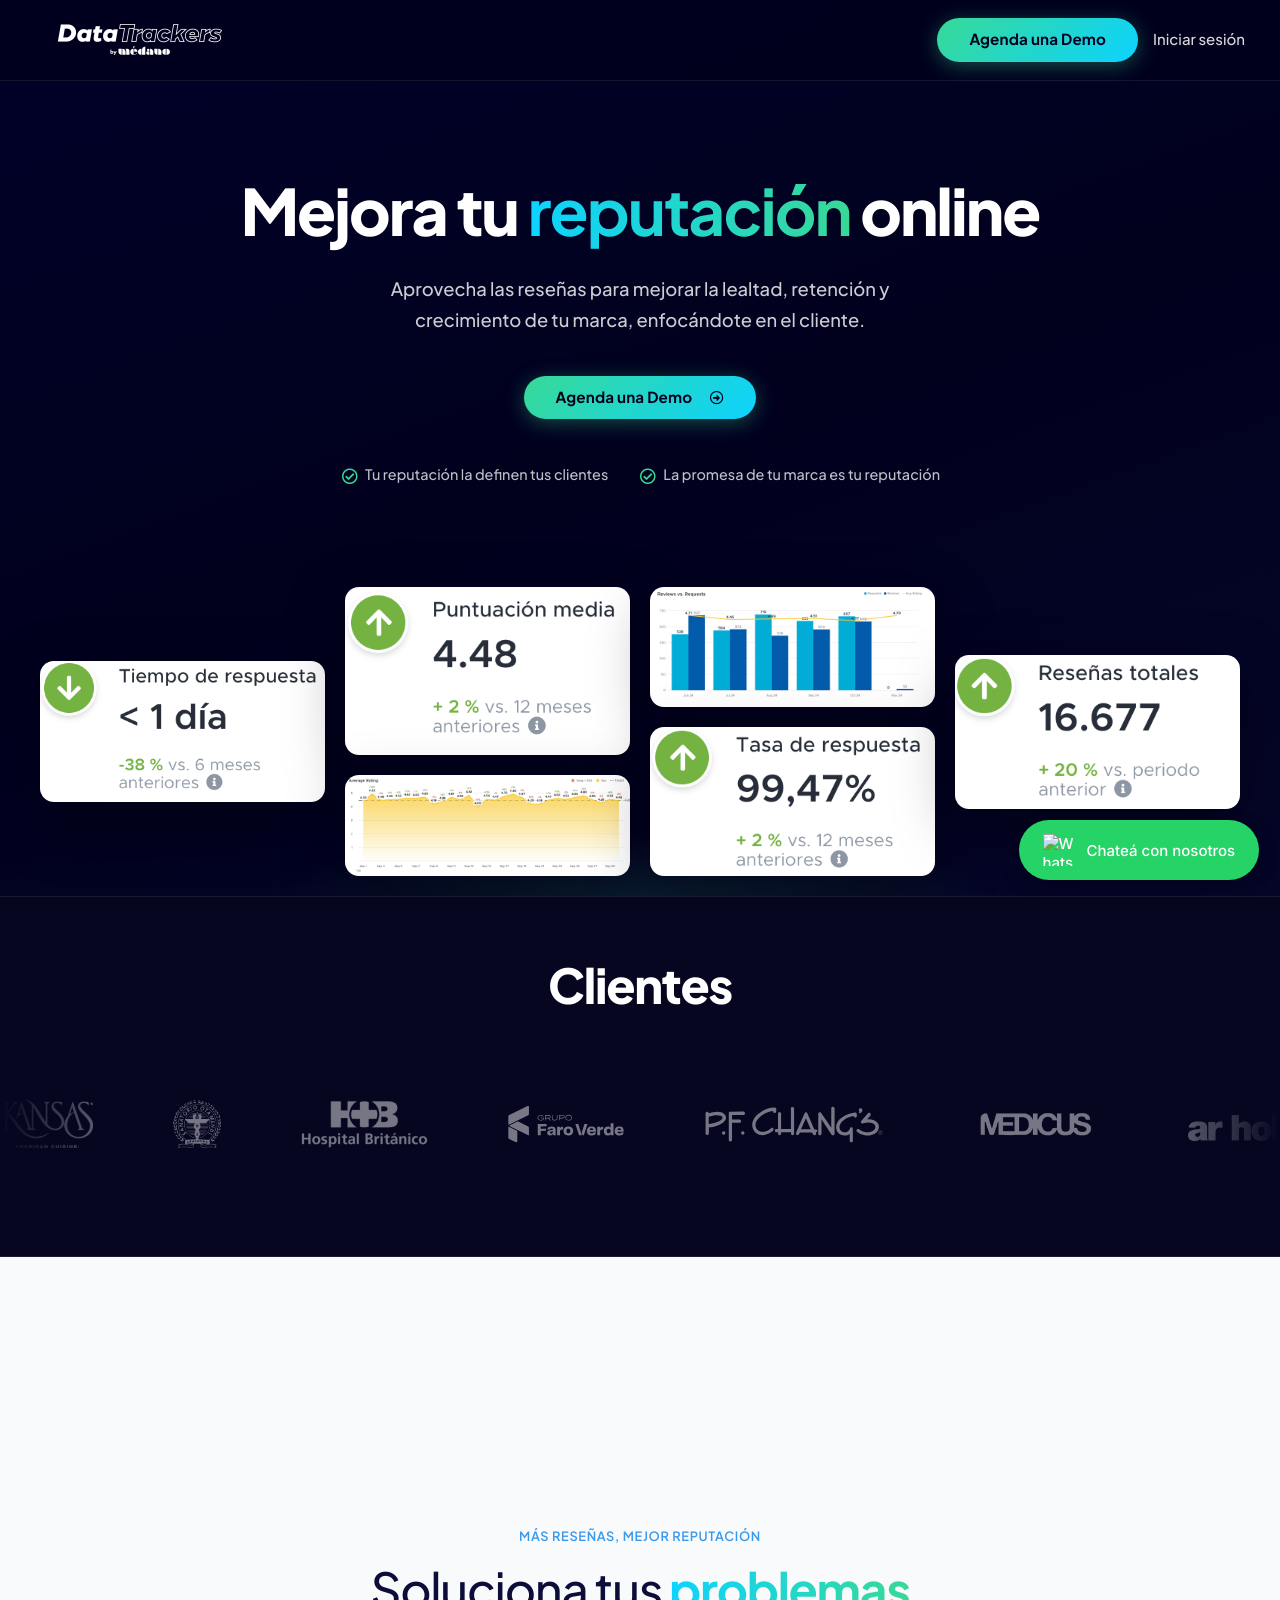
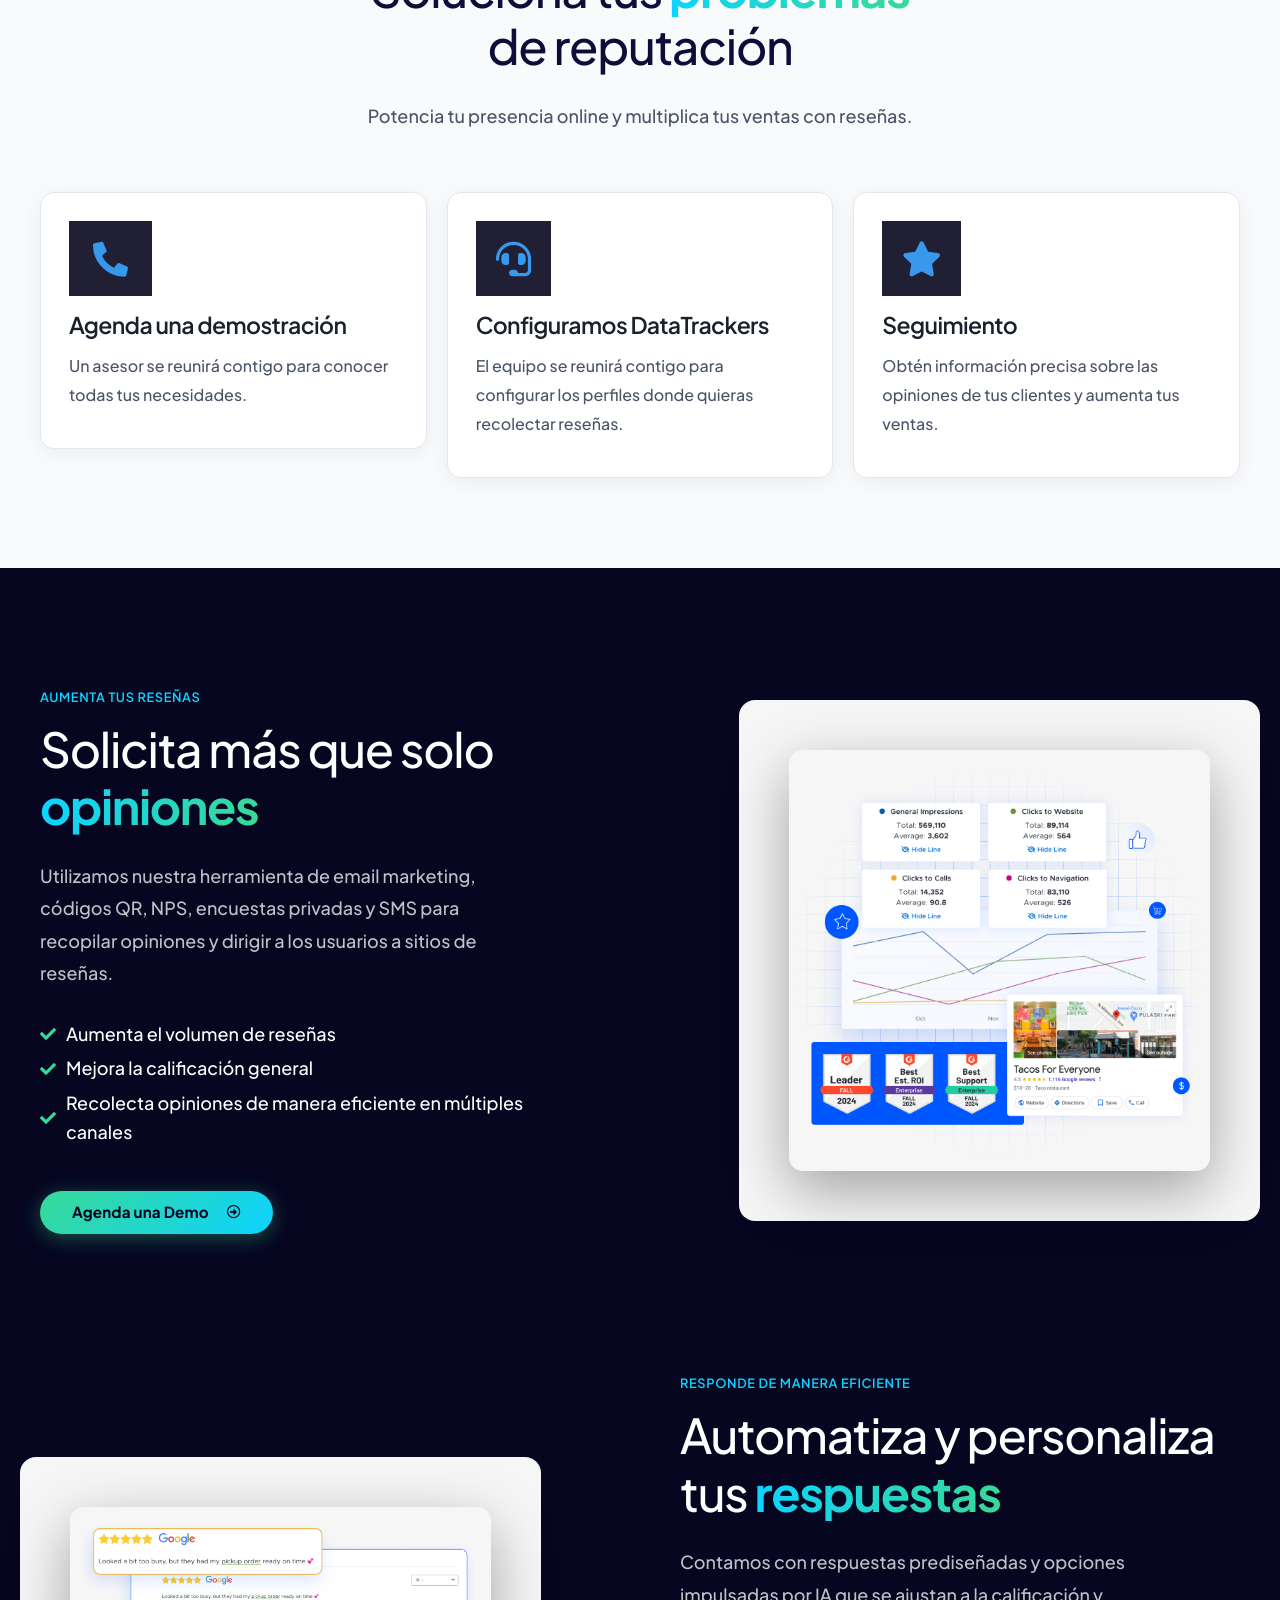
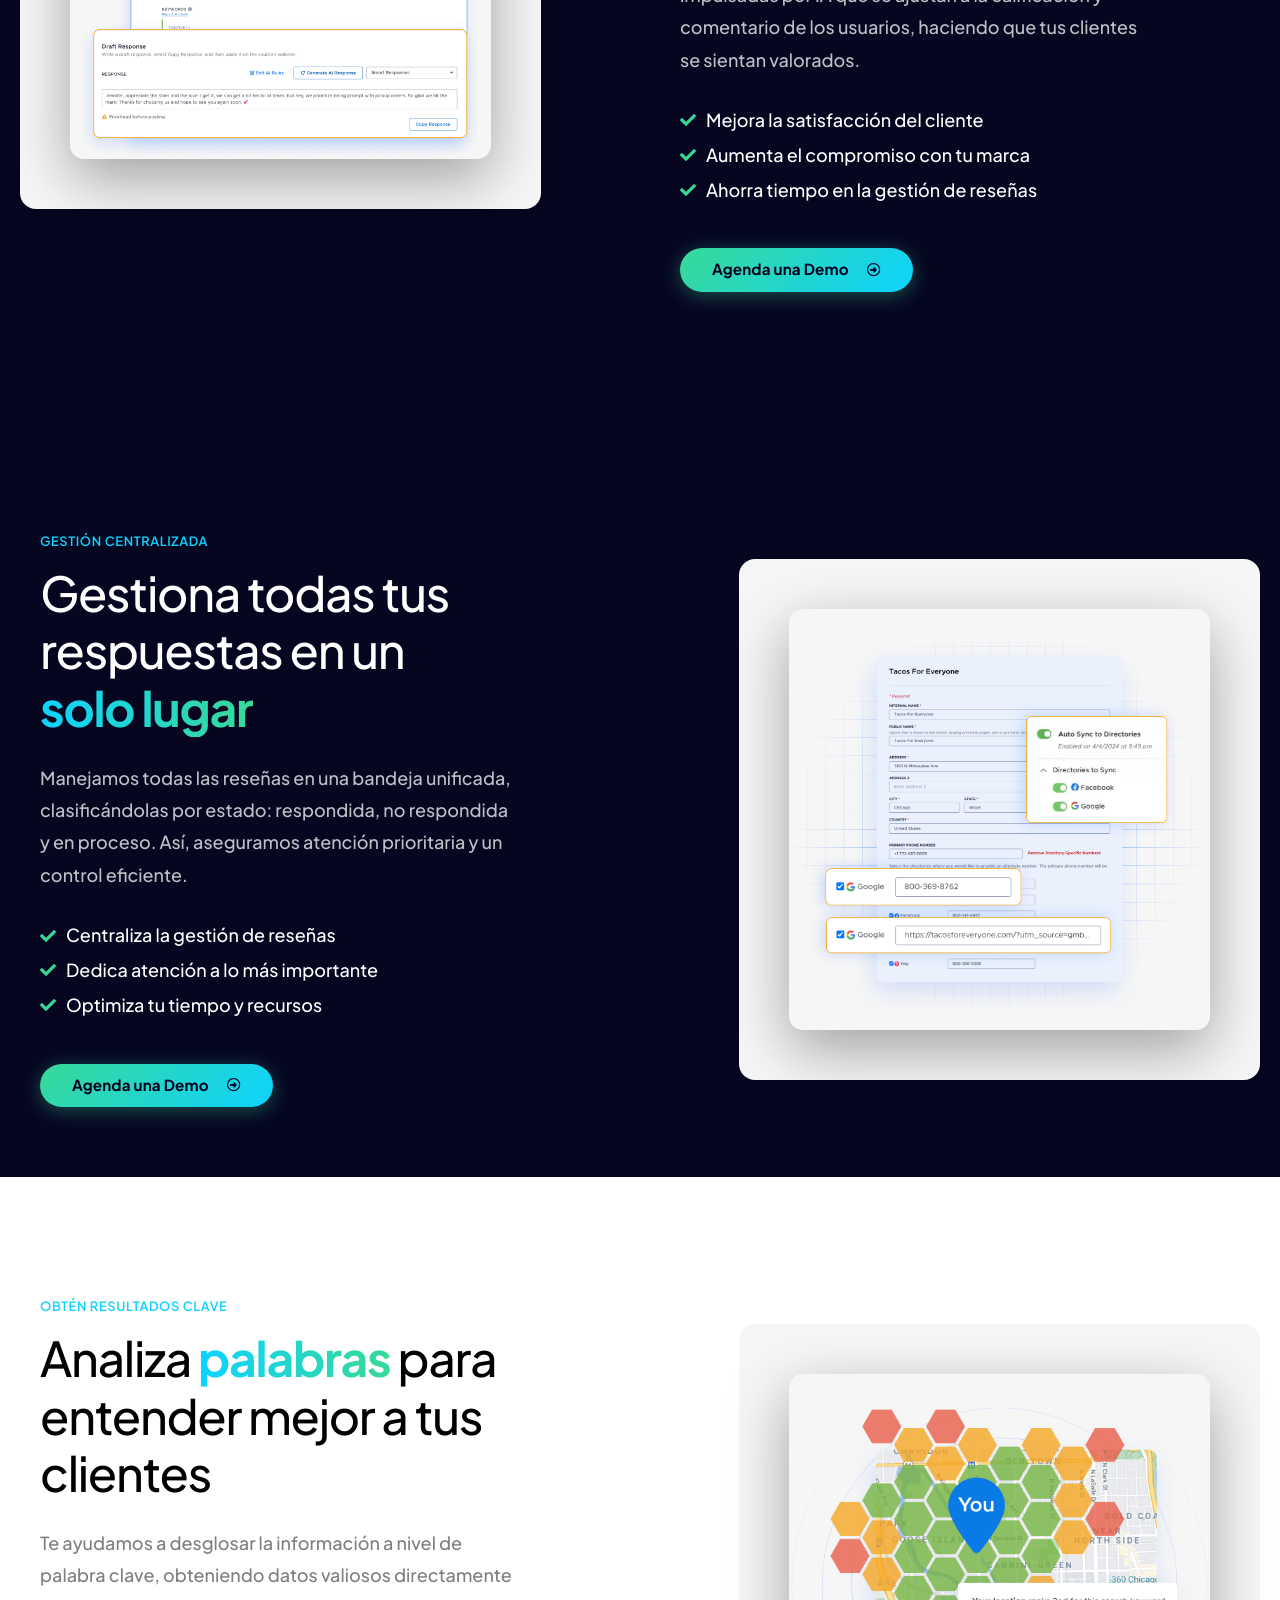
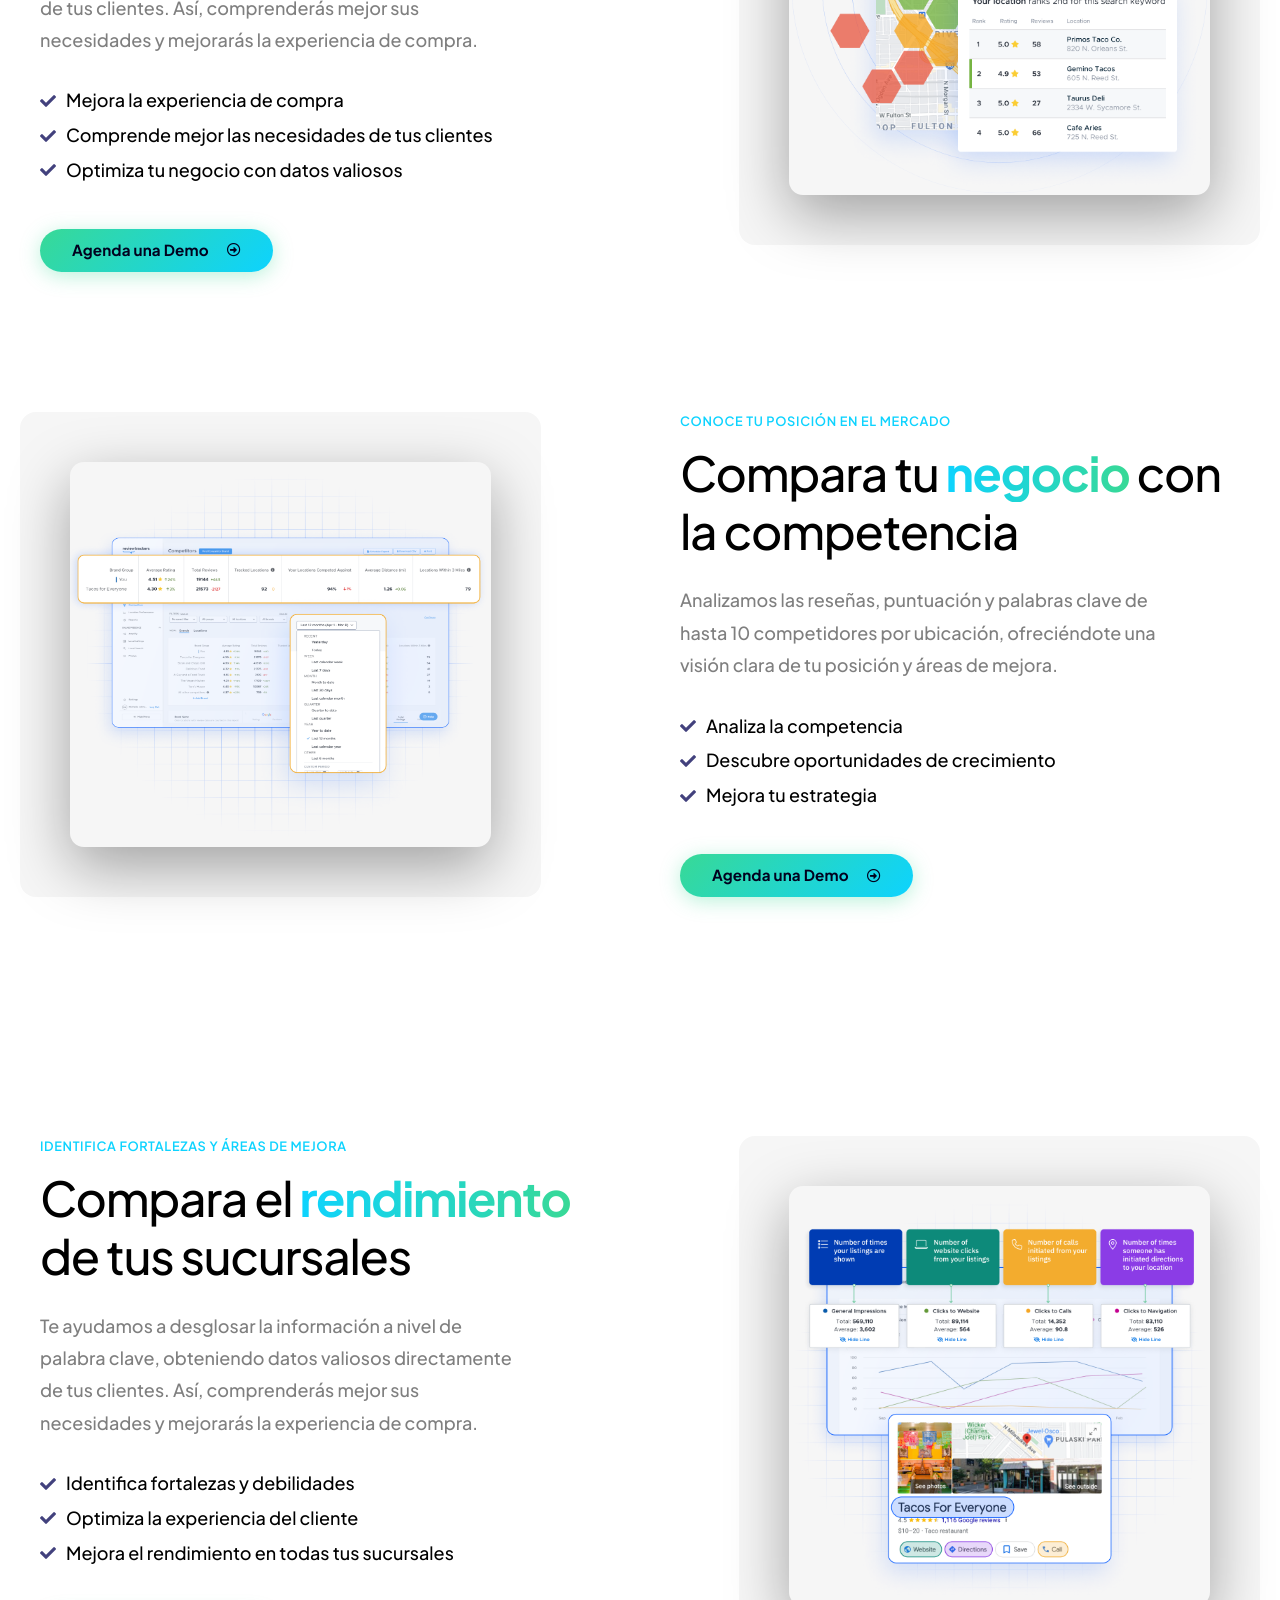
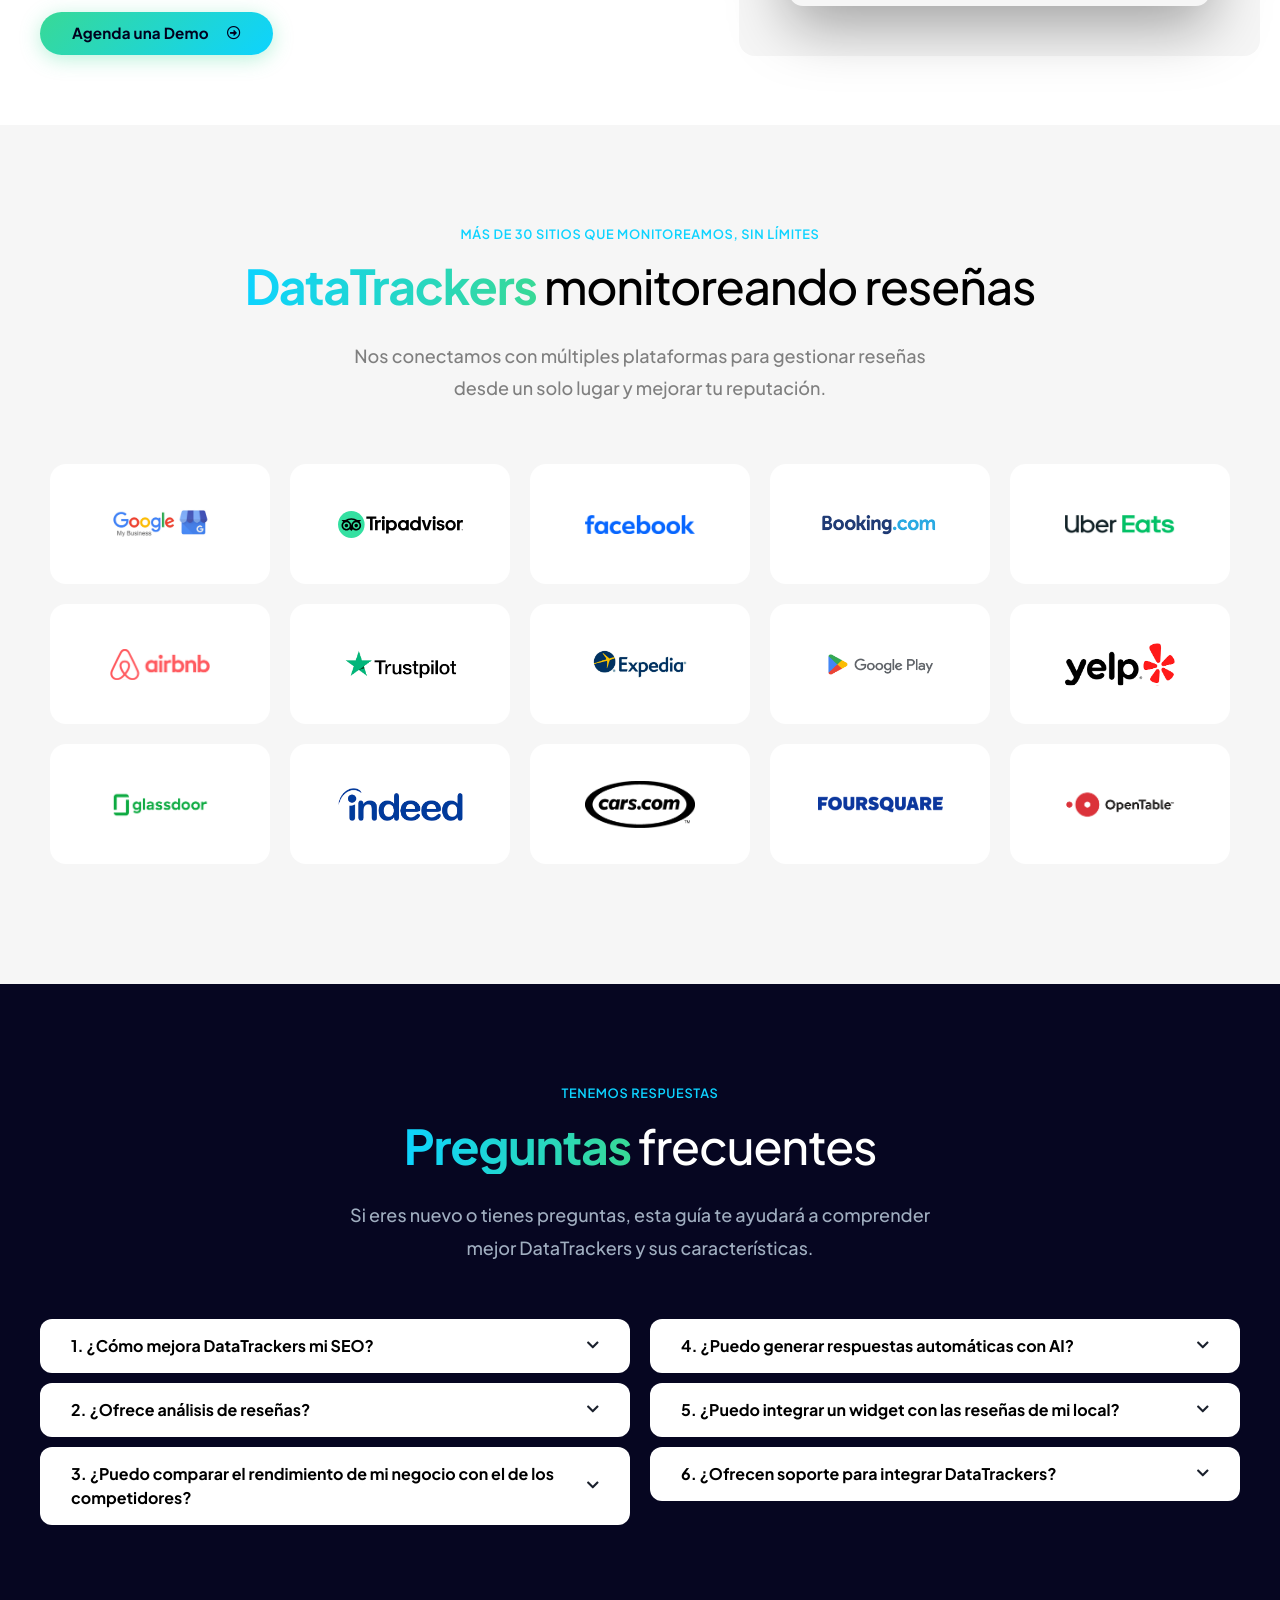
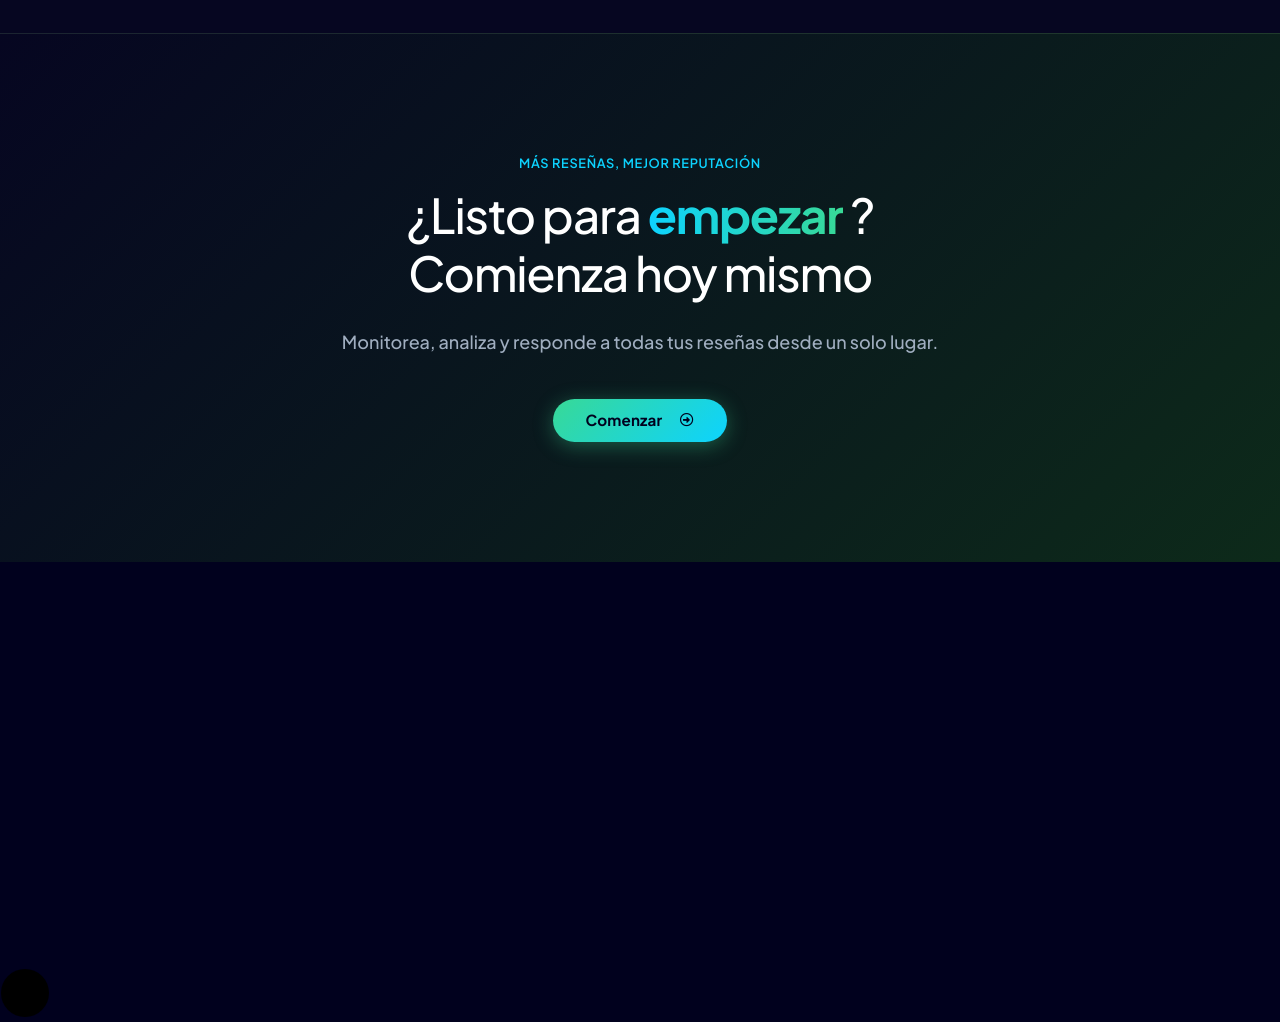
==== commit f1d1cb7a: "WhatsApp chip: text simplificado, derecha en web, centrado en móvil Co-Authored-By: Claude Sonnet 4." ====
--- a/index.html
+++ b/index.html
@@ -2736,20 +2736,14 @@
  <div class="whatsapp-chip">
   <a href="https://wa.me/5491173616189?text=Hola%2C%20me%20interesa%20mejorar%20mi%20reputaci%C3%B3n%20online%20con%20rese%C3%B1as%20positivas" rel="noopener noreferrer" target="_blank">
    <img alt="WhatsApp" class="whatsapp-icon" src="https://upload.wikimedia.org/wikipedia/commons/6/6b/WhatsApp.svg"/>
-   <span>
-    ¿Querés mejorar tu reputación online?
-    <strong>
-     Chateá con nosotros
-    </strong>
-   </span>
+   <span>Chateá con nosotros</span>
   </a>
  </div>
  <style>
   .whatsapp-chip {
    position: fixed;
    bottom: 20px;
-   left: 50%;
-   transform: translateX(-50%);
+   right: 20px;
    width: max-content;
    background-color: #25D366;
    color: white;
@@ -2773,13 +2767,24 @@
 
  .whatsapp-chip:hover {
    background-color: #1ebe5b;
-   transform: translateX(-50%) scale(1.05);
+   transform: scale(1.05);
  }
 
  .whatsapp-chip .whatsapp-icon {
    width: 32px;
    height: 32px;
  }
+
+ @media (max-width: 767px) {
+   .whatsapp-chip {
+     right: auto;
+     left: 50%;
+     transform: translateX(-50%);
+   }
+   .whatsapp-chip:hover {
+     transform: translateX(-50%) scale(1.05);
+   }
+ }
  </style>
  </body>
 </html>
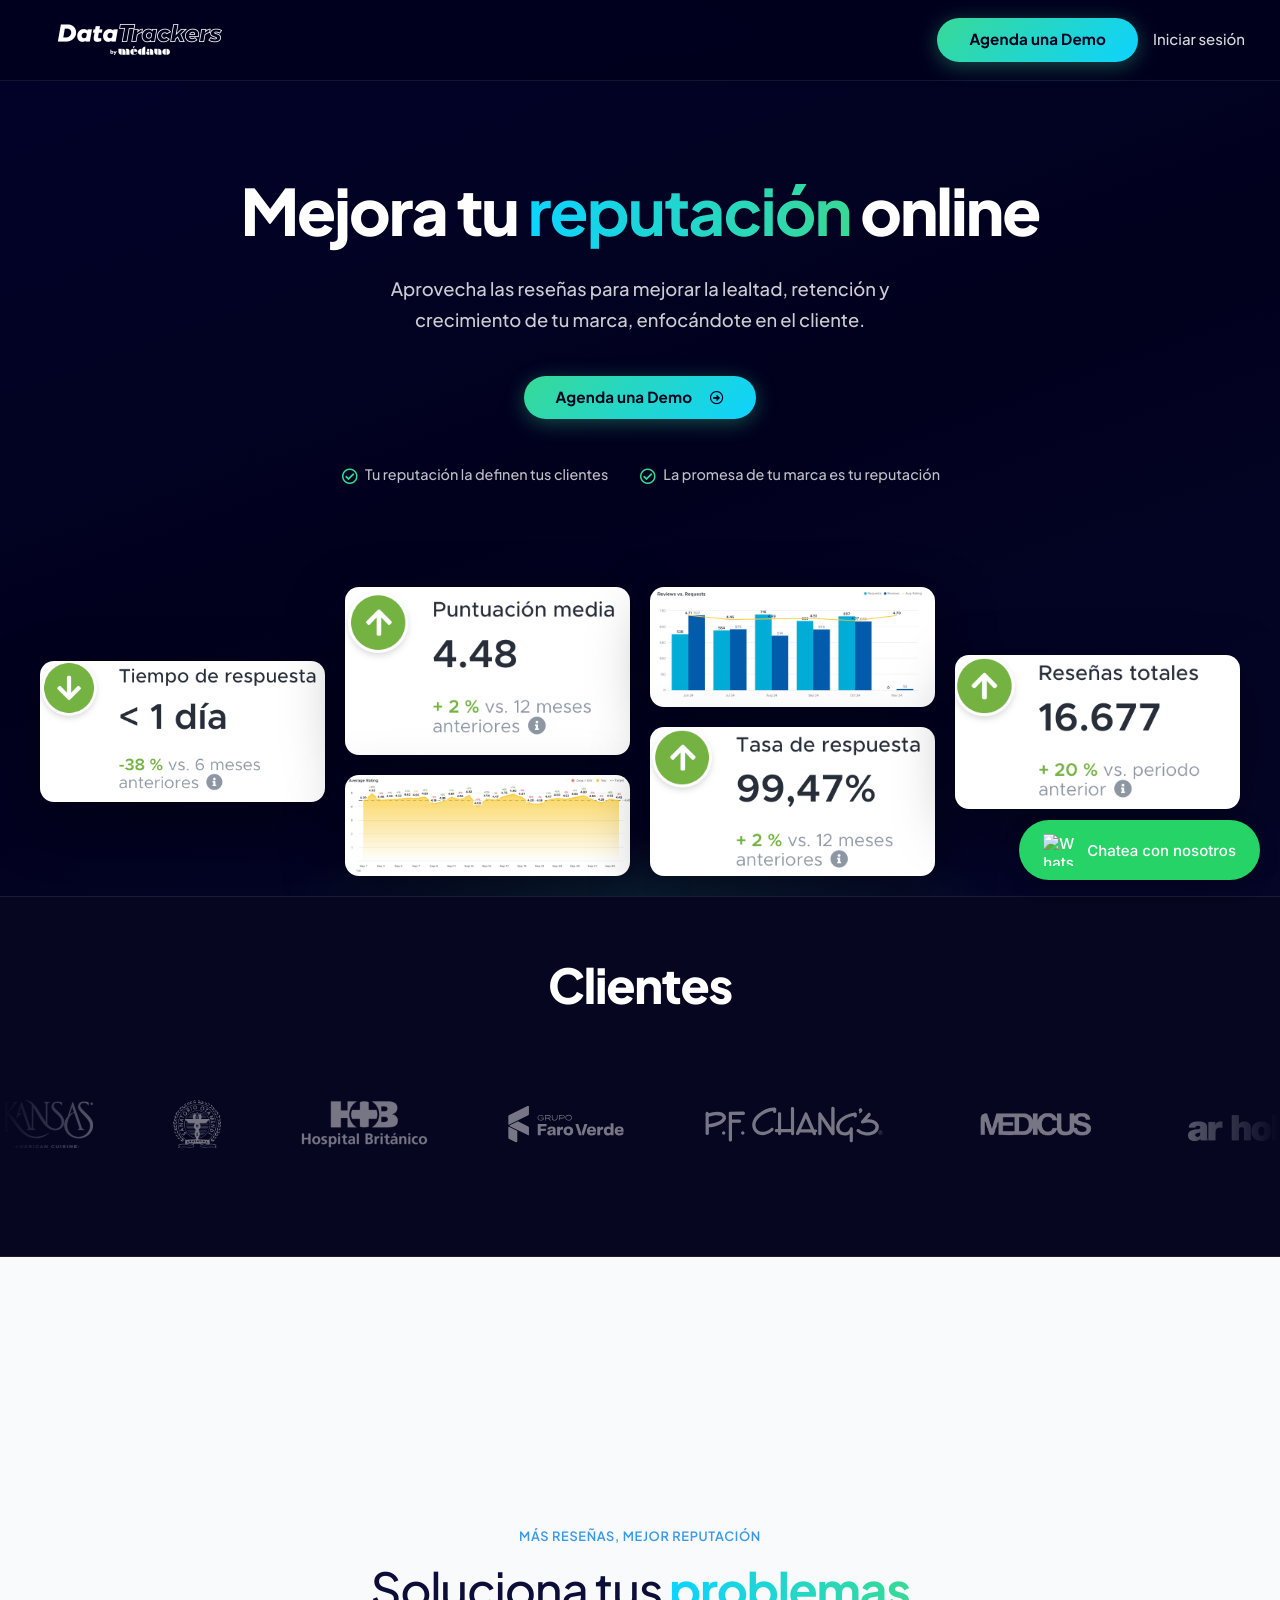
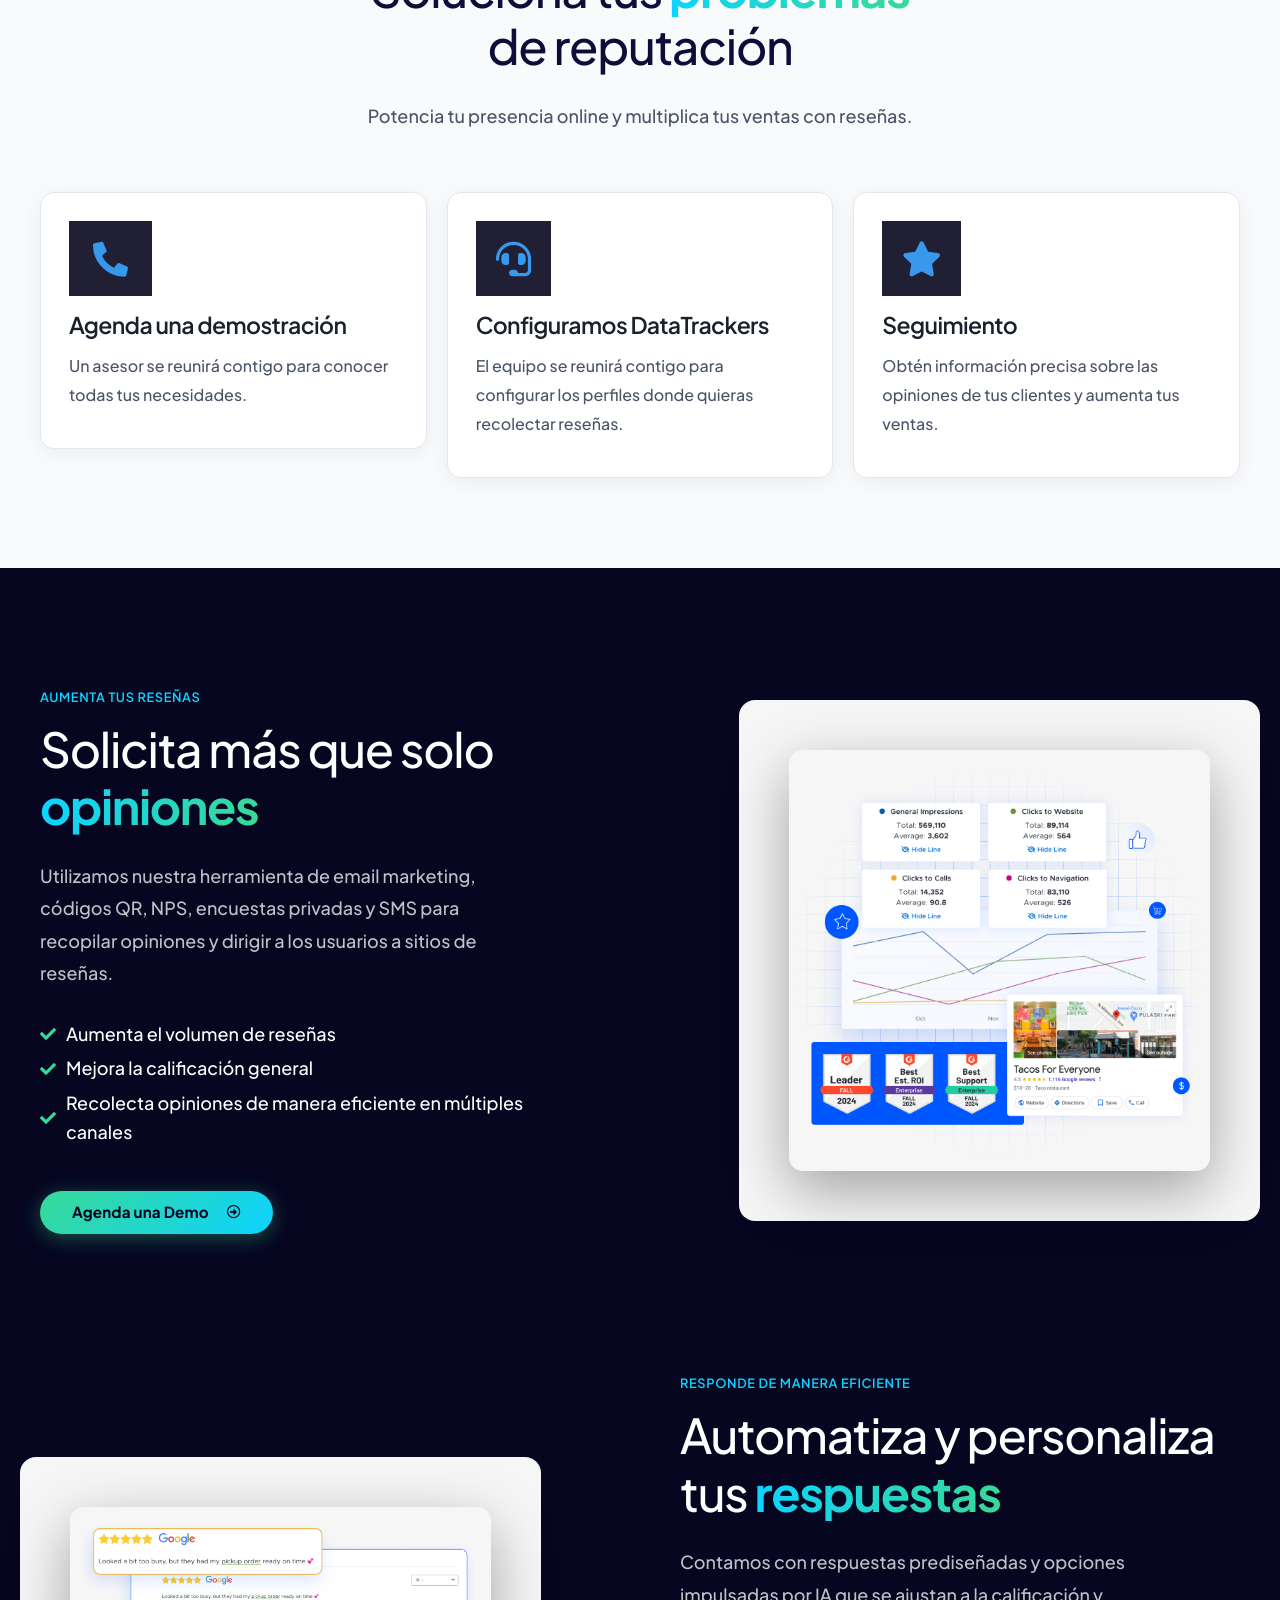
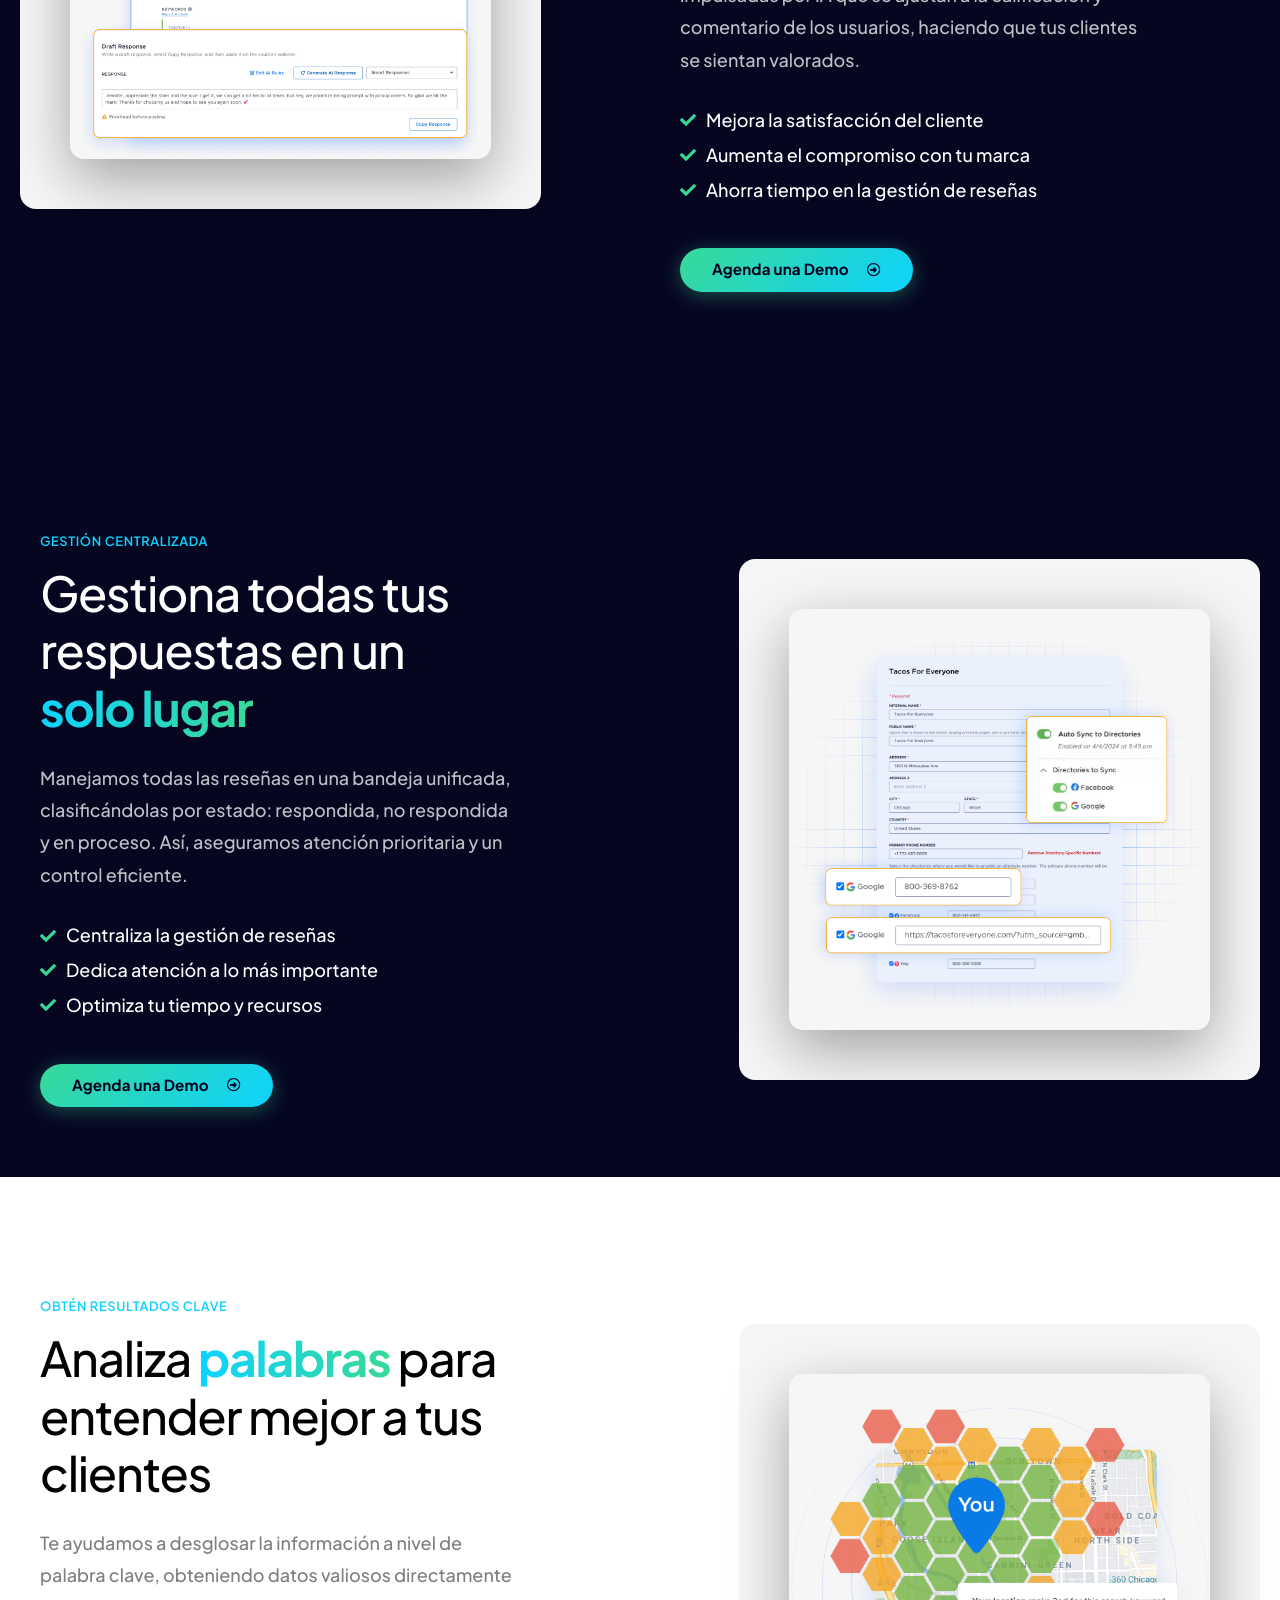
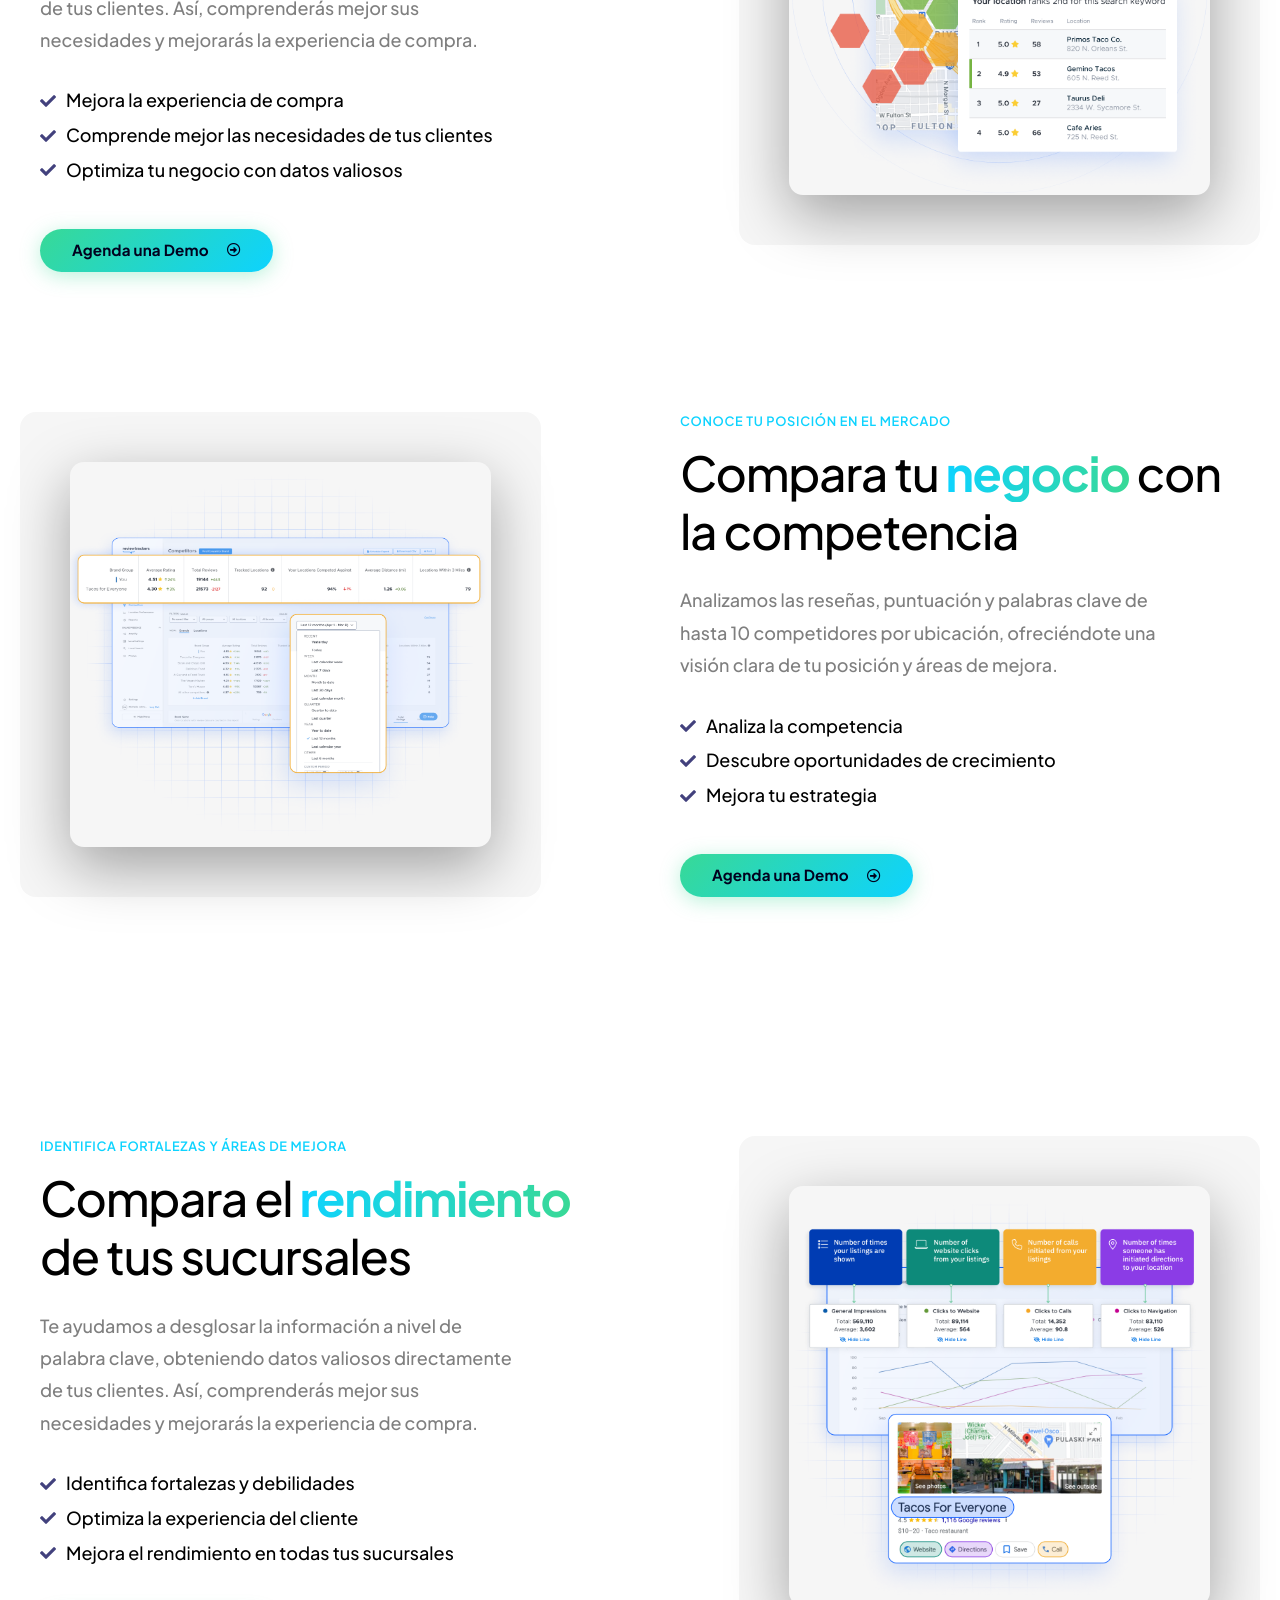
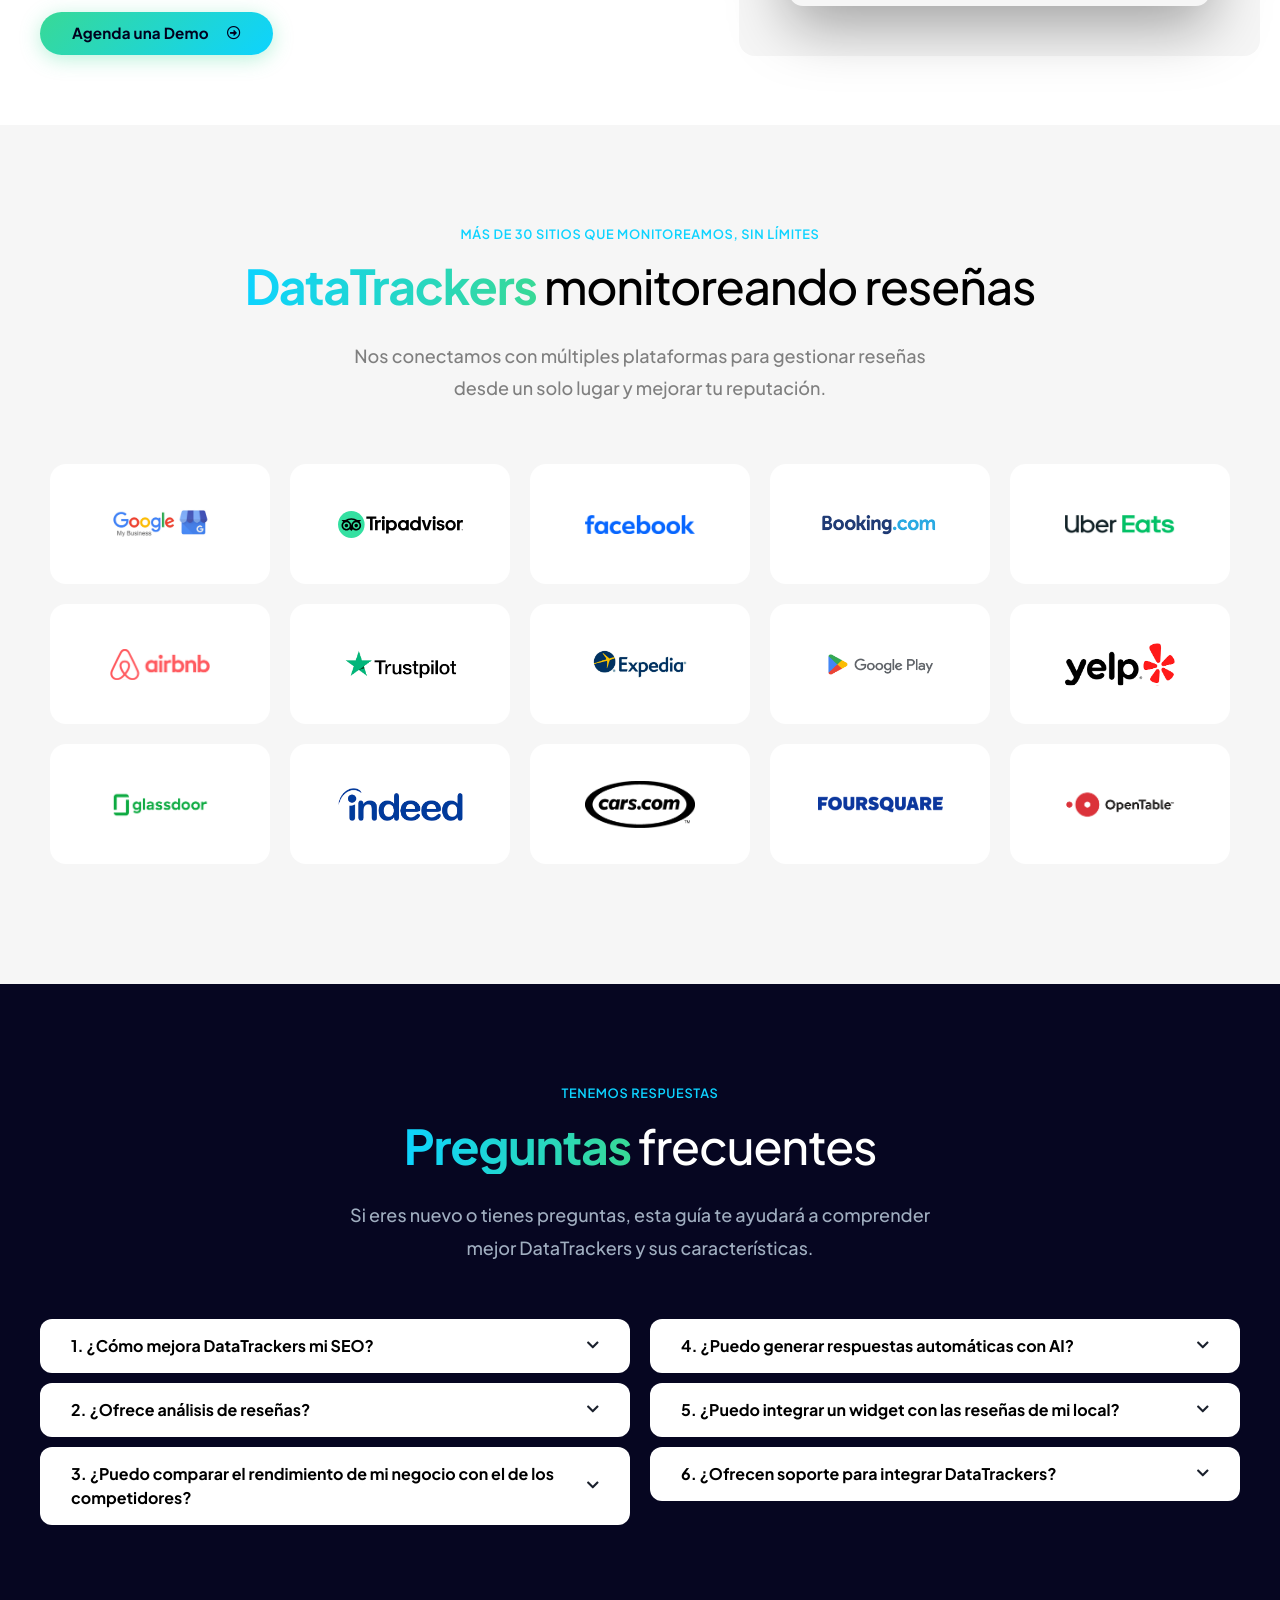
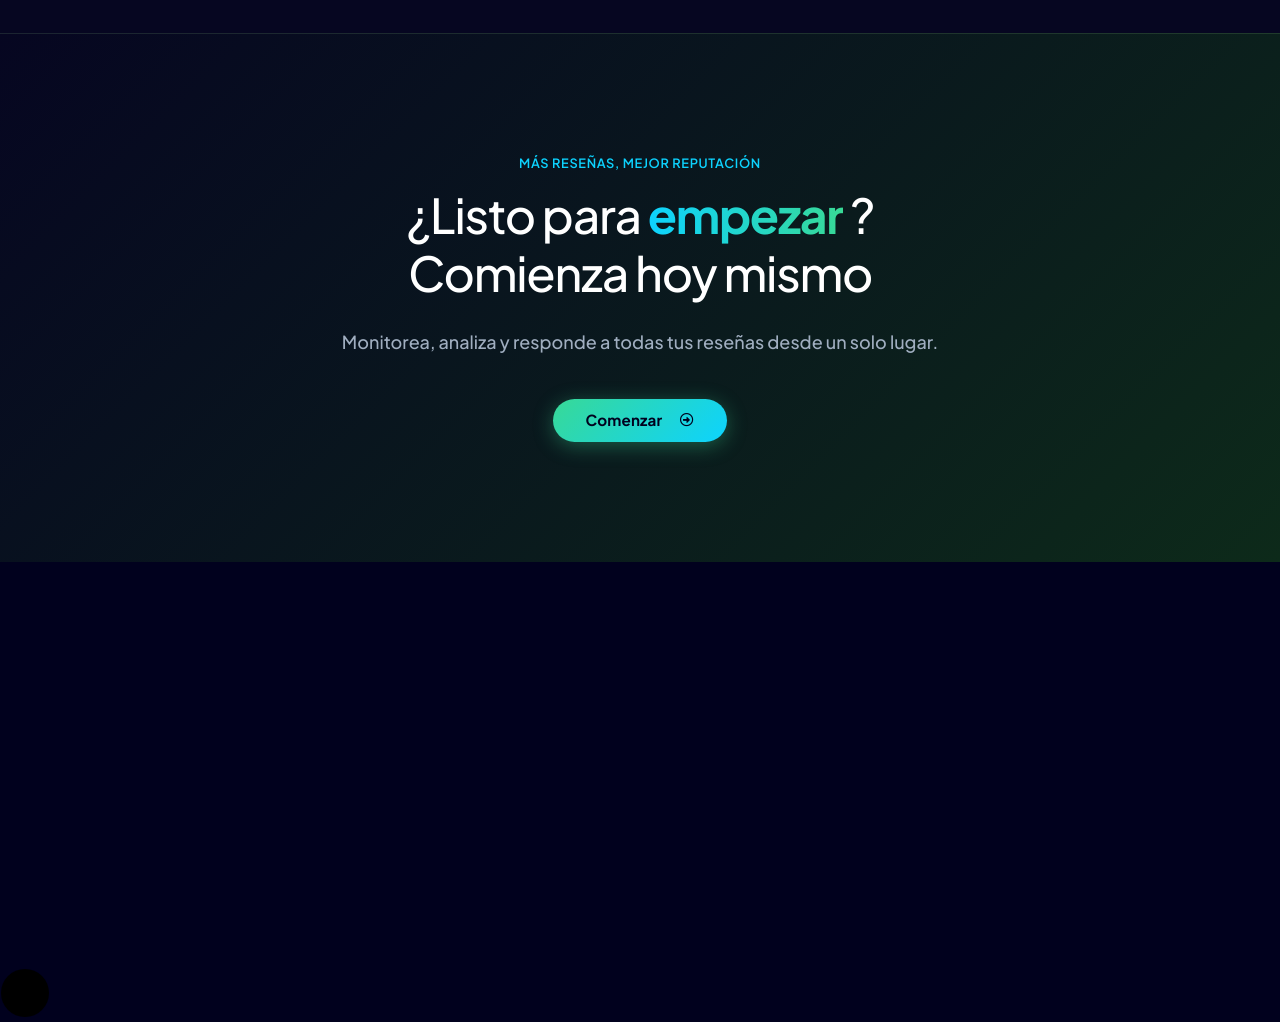
==== commit acf6e24e: "WhatsApp: texto 'Chatea', siempre alineado a derecha Co-Authored-By: Claude Sonnet 4.6 <noreply@anth" ====
--- a/index.html
+++ b/index.html
@@ -2736,7 +2736,7 @@
  <div class="whatsapp-chip">
   <a href="https://wa.me/5491173616189?text=Hola%2C%20me%20interesa%20mejorar%20mi%20reputaci%C3%B3n%20online%20con%20rese%C3%B1as%20positivas" rel="noopener noreferrer" target="_blank">
    <img alt="WhatsApp" class="whatsapp-icon" src="https://upload.wikimedia.org/wikipedia/commons/6/6b/WhatsApp.svg"/>
-   <span>Chateá con nosotros</span>
+   <span>Chatea con nosotros</span>
   </a>
  </div>
  <style>
@@ -2774,17 +2774,6 @@
    width: 32px;
    height: 32px;
  }
-
- @media (max-width: 767px) {
-   .whatsapp-chip {
-     right: auto;
-     left: 50%;
-     transform: translateX(-50%);
-   }
-   .whatsapp-chip:hover {
-     transform: translateX(-50%) scale(1.05);
-   }
- }
  </style>
  </body>
 </html>
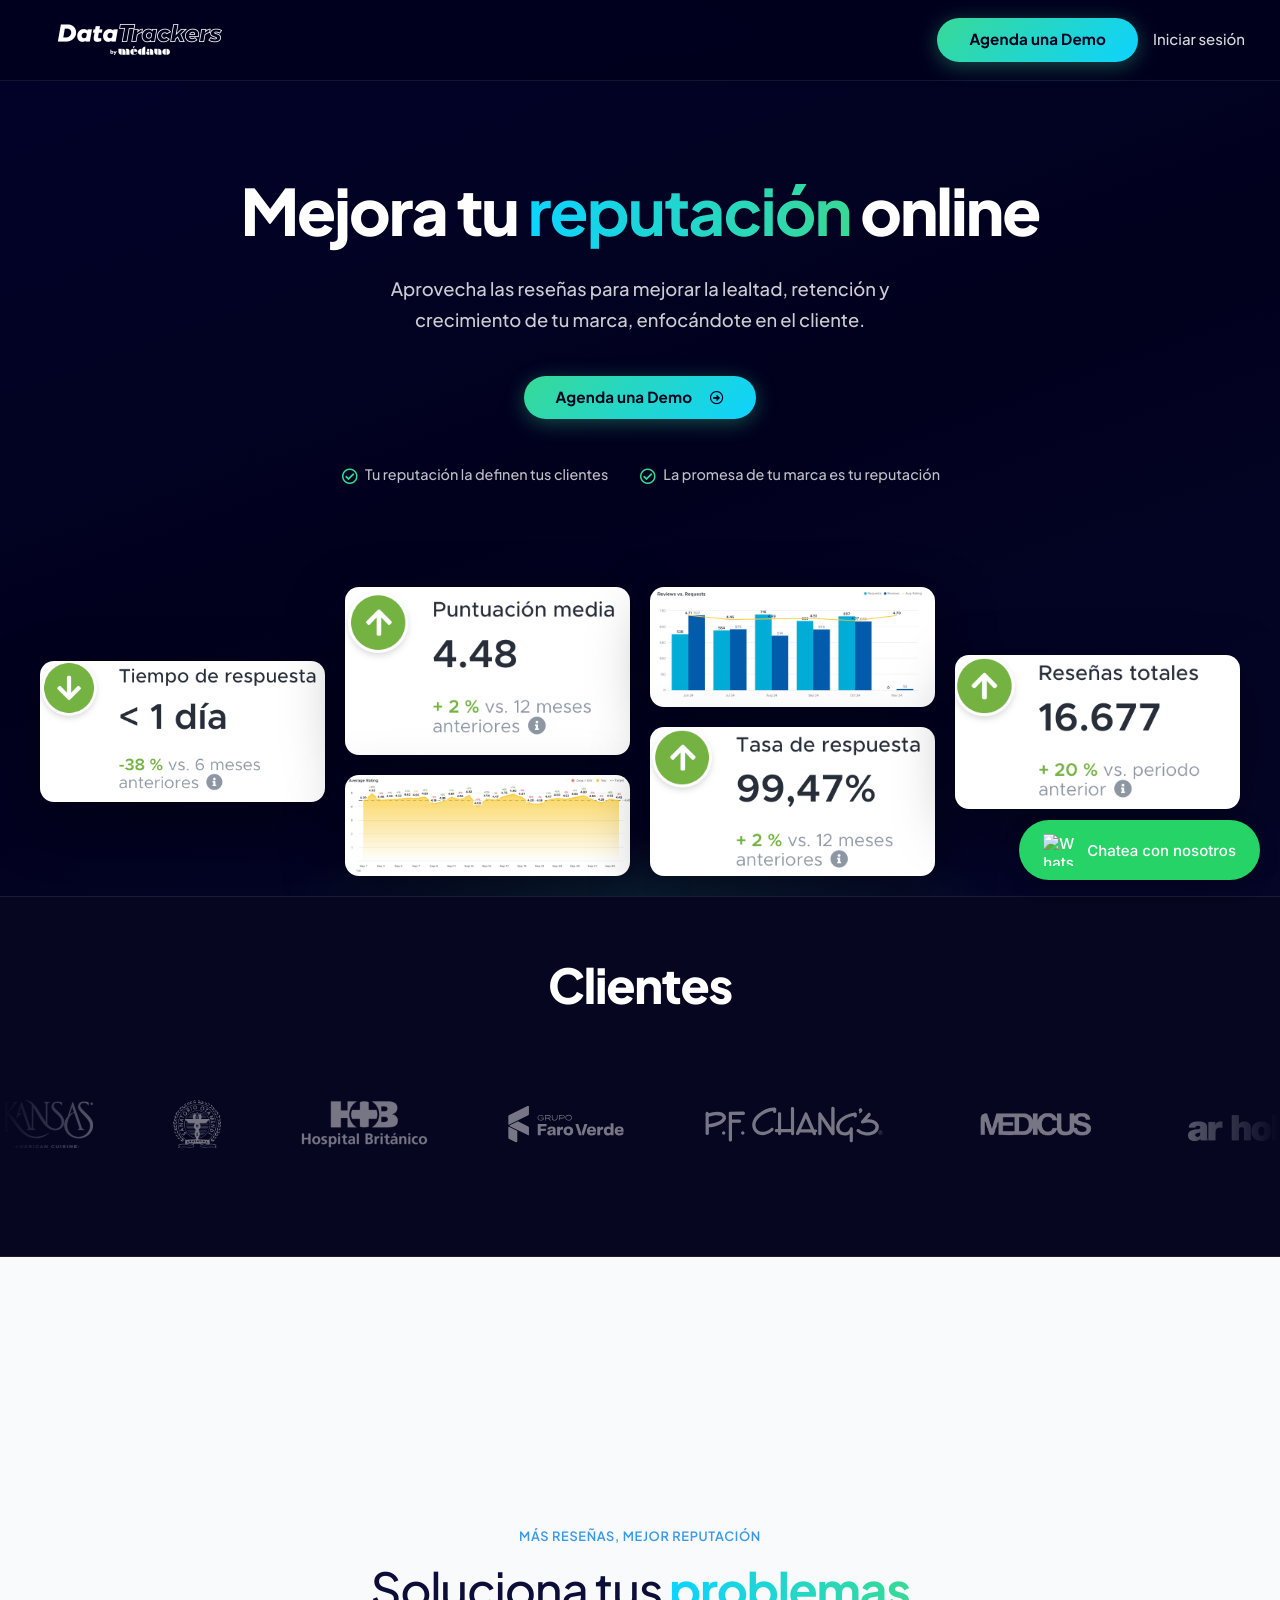
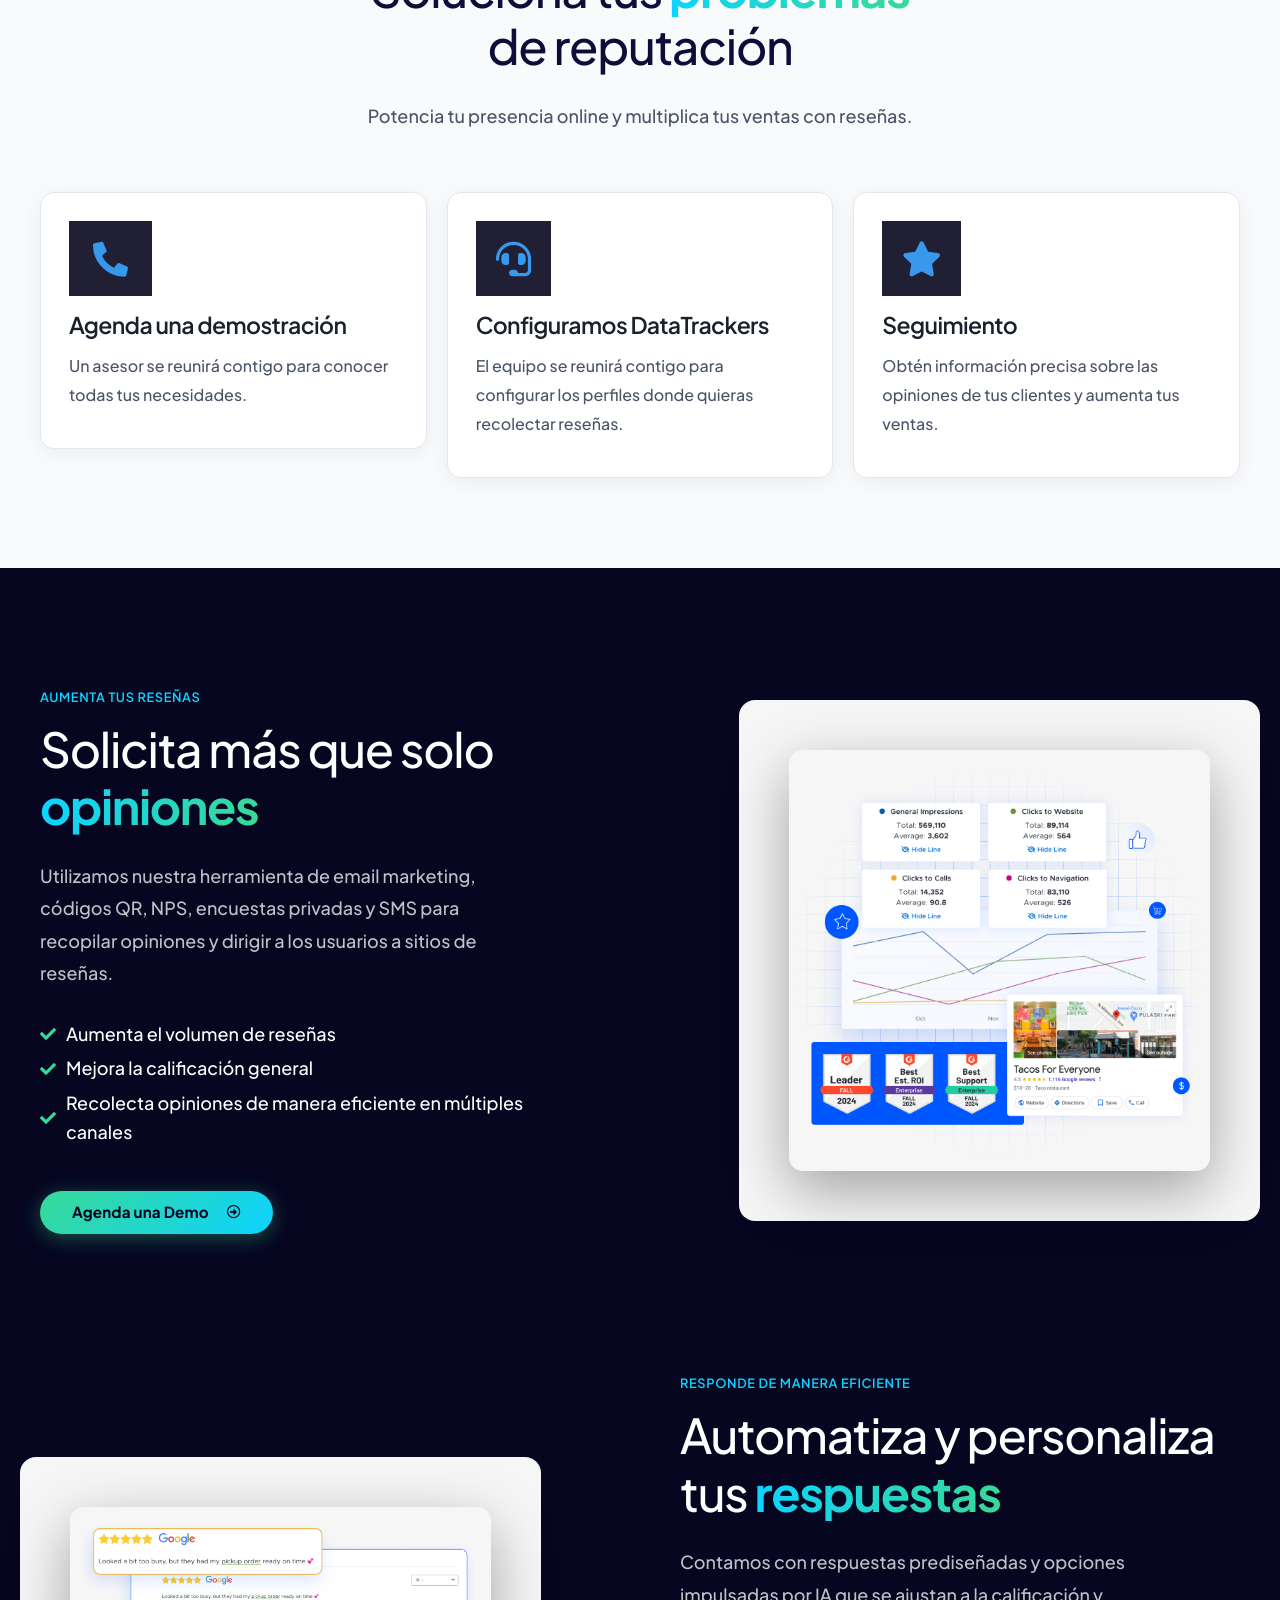
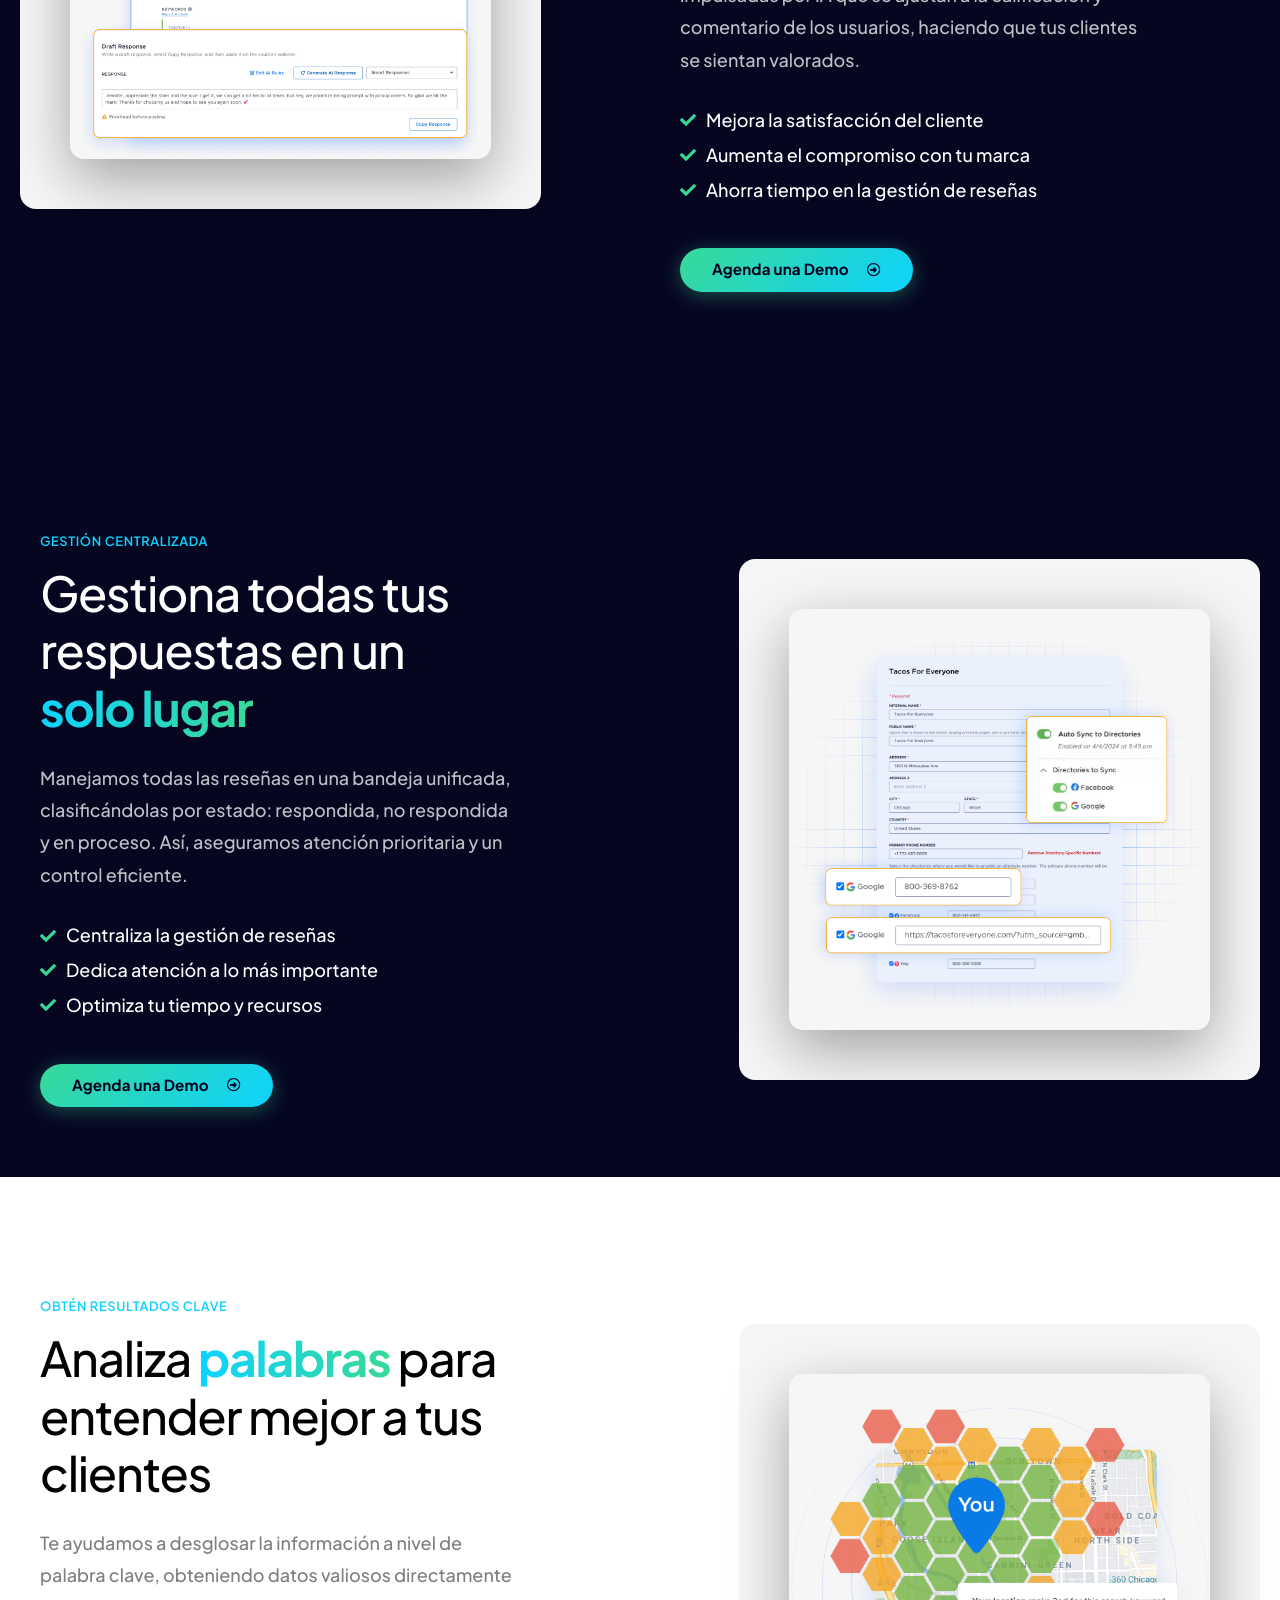
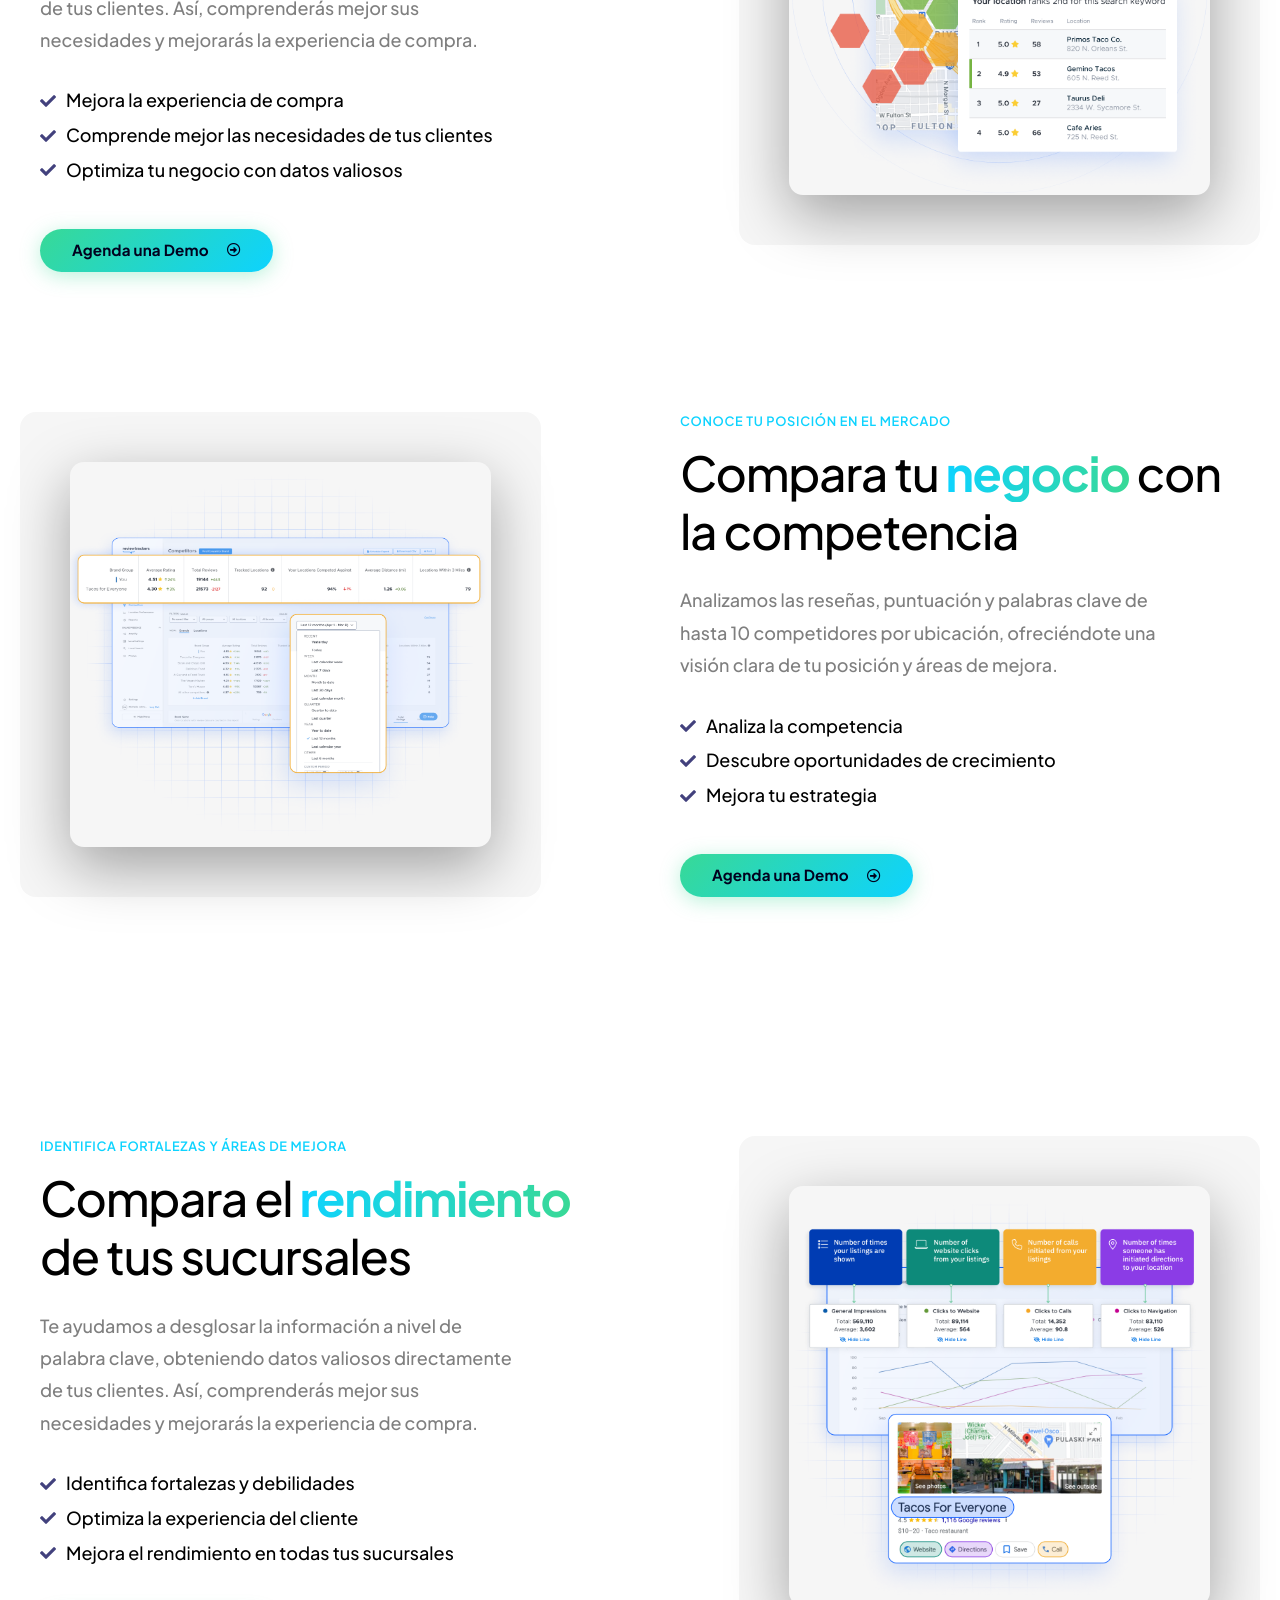
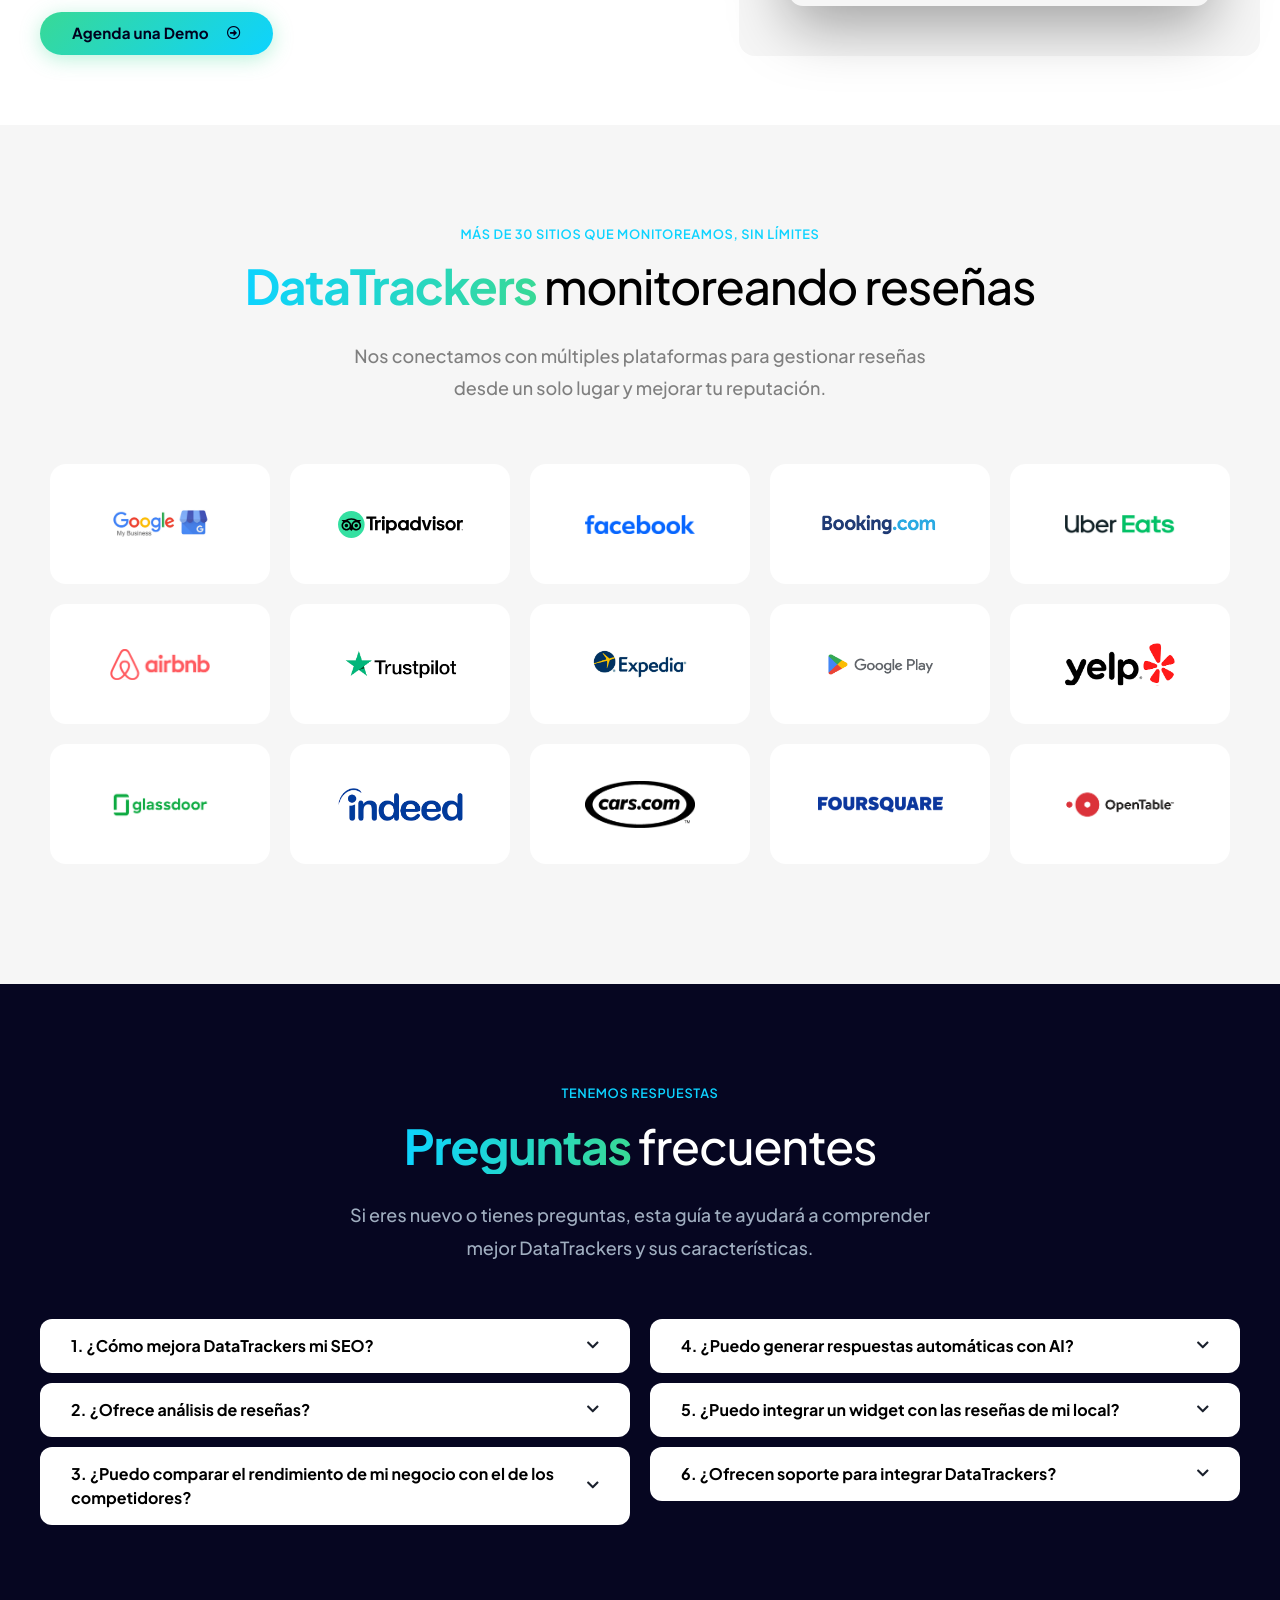
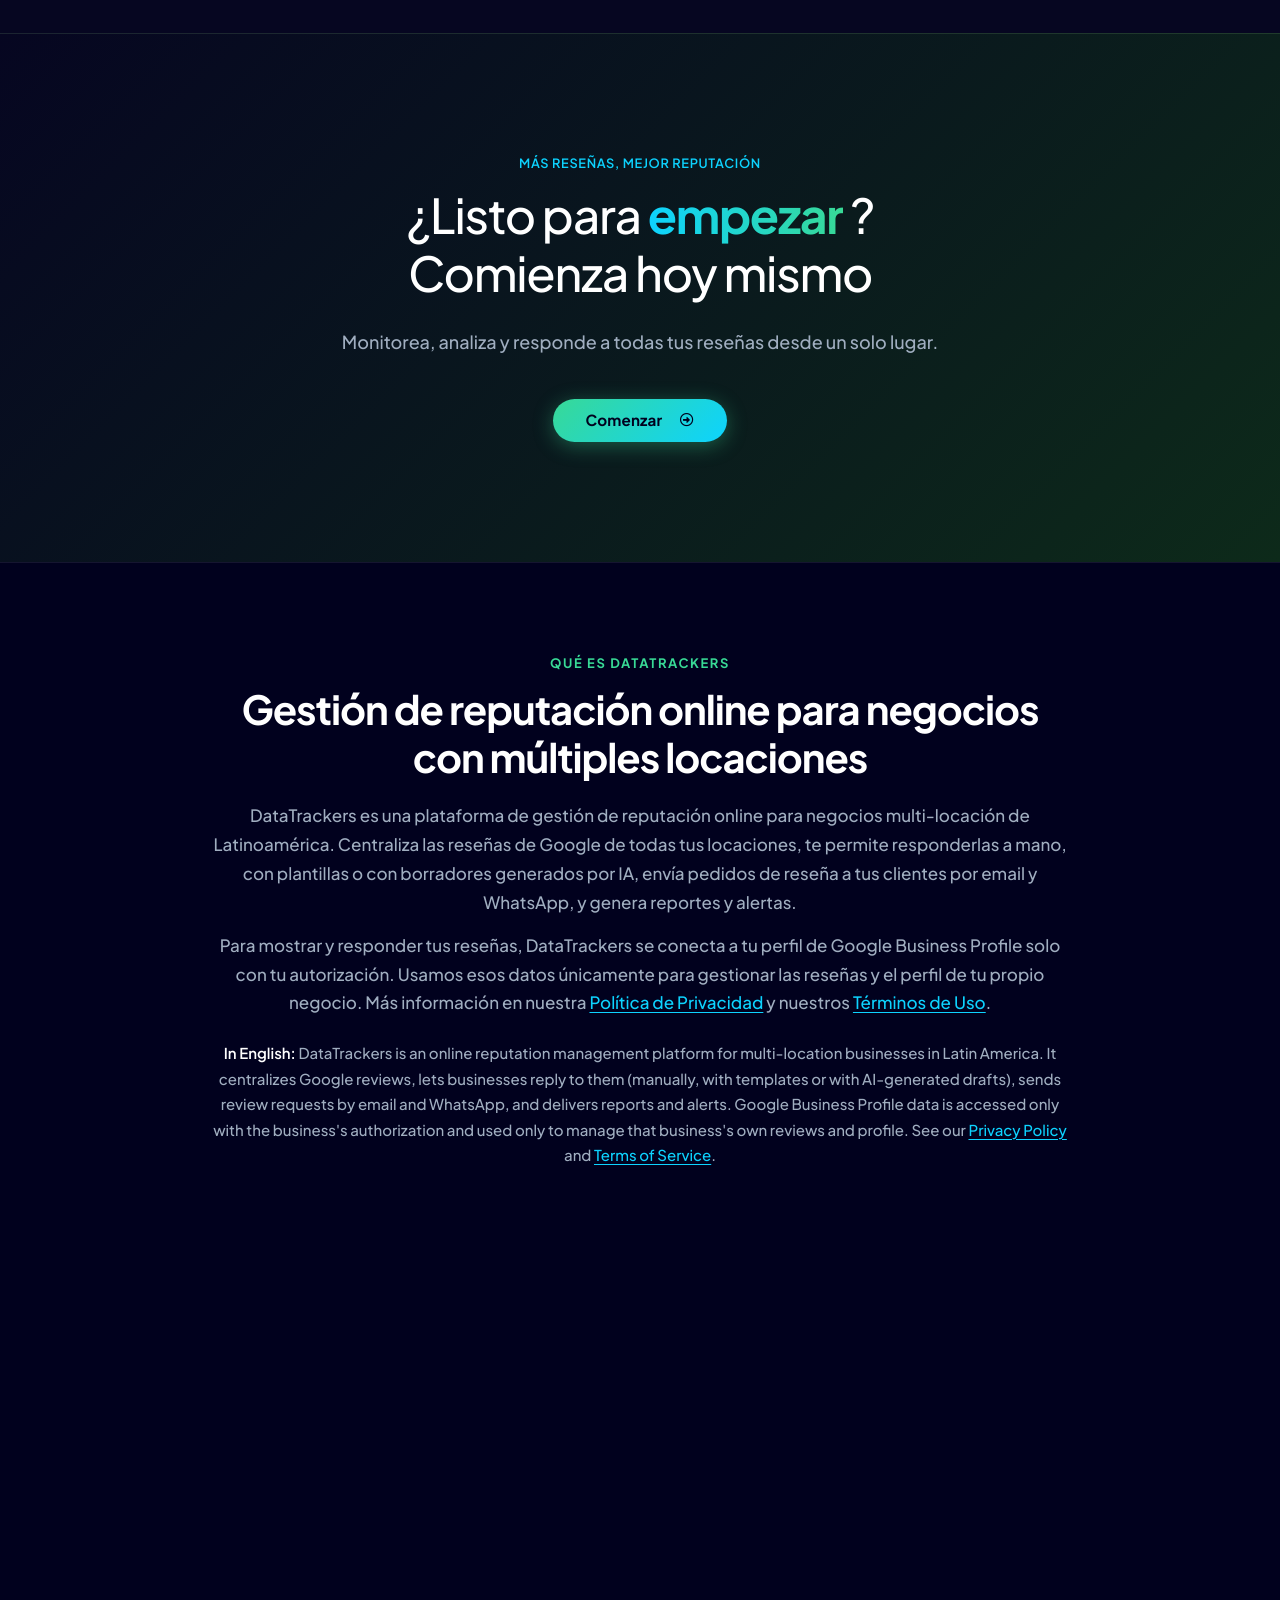
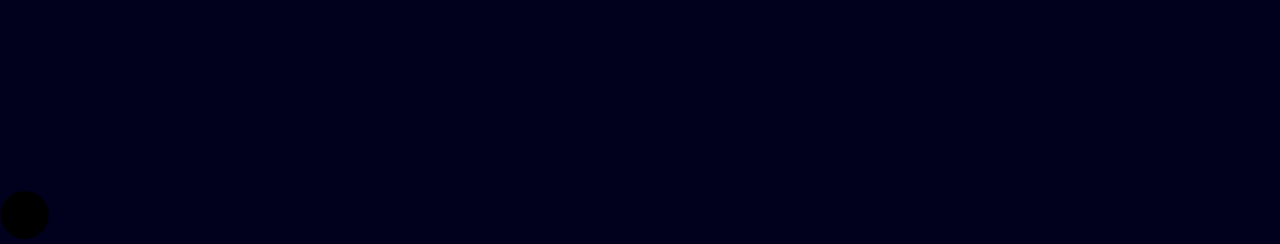
==== commit d3e2ca80: "Agregar Política de privacidad y Términos de uso (ES/EN) - /privacidad, /terminos (es) y /privacy, /" ====
--- a/index.html
+++ b/index.html
@@ -369,6 +369,7 @@
     </style>
    </meta>
   </meta>
+  <link href="/css/legal.css" rel="stylesheet"/>
  </head>
  <body class="home wp-singular page-template-default page page-id-21646 wp-theme-sierra flip-button-effect keydesign-elementor-library edd-test-mode edd-js-none elementor-default elementor-kit-12 elementor-page elementor-page-21646">
   <style>
@@ -2295,6 +2296,16 @@
          </div>
         </div>
        </div>
+      
+      <section class="dt-about" id="que-es-datatrackers" aria-labelledby="dt-about-title">
+       <div class="dt-about-inner">
+        <span class="dt-about-kicker">Qué es DataTrackers</span>
+        <h2 id="dt-about-title">Gestión de reputación online para negocios con múltiples locaciones</h2>
+        <p>DataTrackers es una plataforma de gestión de reputación online para negocios multi-locación de Latinoamérica. Centraliza las reseñas de Google de todas tus locaciones, te permite responderlas a mano, con plantillas o con borradores generados por IA, envía pedidos de reseña a tus clientes por email y WhatsApp, y genera reportes y alertas.</p>
+        <p>Para mostrar y responder tus reseñas, DataTrackers se conecta a tu perfil de Google Business Profile solo con tu autorización. Usamos esos datos únicamente para gestionar las reseñas y el perfil de tu propio negocio. Más información en nuestra <a href="/privacidad">Política de Privacidad</a> y nuestros <a href="/terminos">Términos de Uso</a>.</p>
+        <p class="dt-about-en" lang="en"><strong>In English:</strong> DataTrackers is an online reputation management platform for multi-location businesses in Latin America. It centralizes Google reviews, lets businesses reply to them (manually, with templates or with AI-generated drafts), sends review requests by email and WhatsApp, and delivers reports and alerts. Google Business Profile data is accessed only with the business's authorization and used only to manage that business's own reviews and profile. See our <a href="/privacy">Privacy Policy</a> and <a href="/terms">Terms of Service</a>.</p>
+       </div>
+      </section>
       </article>
      </main>
      <!-- #main -->
@@ -2398,6 +2409,24 @@
             </div>
            </div>
           </div>
+          <div class="elementor-element elementor-element-19efba30 e-con-full e-flex e-con e-child dt-footer-legal" data-element_type="container">
+           <div class="elementor-element elementor-element-301b09c2 elementor-widget elementor-widget-heading" data-element_type="widget" data-widget_type="heading.default">
+            <div class="elementor-widget-container">
+             <h5 class="elementor-heading-title elementor-size-default">Legal</h5>
+            </div>
+           </div>
+           <div class="elementor-element elementor-element-1e79ec8a elementor-list-item-link-inline elementor-icon-list--layout-traditional elementor-widget elementor-widget-icon-list" data-element_type="widget" data-widget_type="icon-list.default">
+            <div class="elementor-widget-container">
+             <ul class="elementor-icon-list-items">
+              <li class="elementor-icon-list-item"><a href="/privacidad"><span class="elementor-icon-list-text">Política de privacidad</span></a></li>
+              <li class="elementor-icon-list-item"><a href="/terminos"><span class="elementor-icon-list-text">Términos de uso</span></a></li>
+              <li class="elementor-icon-list-item"><a href="/privacy" hreflang="en"><span class="elementor-icon-list-text">Privacy Policy</span></a></li>
+              <li class="elementor-icon-list-item"><a href="/terms" hreflang="en"><span class="elementor-icon-list-text">Terms of Service</span></a></li>
+             </ul>
+            </div>
+           </div>
+          </div>
+
          </div>
         </div>
        </div>
@@ -2409,8 +2438,9 @@
           <div class="elementor-element elementor-element-452fd6d elementor-widget elementor-widget-text-editor" data-element_type="widget" data-id="452fd6d" data-settings='{"ekit_we_effect_on":"none"}' data-widget_type="text-editor.default">
            <div class="elementor-widget-container">
             <p>
-             © DataTrackers.
+             © 2026 Data Trackers S.A.S.
             </p>
+            <p class="dt-footer-legal-links"><a href="/privacidad">Privacidad</a> · <a href="/terminos">Términos</a> · <a href="/privacy" hreflang="en">Privacy</a> · <a href="/terms" hreflang="en">Terms</a></p>
            </div>
           </div>
          </div>
--- a/css/legal.css
+++ b/css/legal.css
@@ -0,0 +1,119 @@
+/* DataTrackers — legal pages + home "Qué es" block + footer legal links */
+body.dt-legal-page #content.site-content { background-color: var(--dt-navy); }
+.dt-legal {
+  background-color: var(--dt-navy);
+  padding: 150px 24px 96px;
+}
+.dt-legal-article {
+  max-width: 820px;
+  margin: 0 auto;
+  font-family: var(--dt-font);
+  color: var(--dt-text-muted);
+  font-size: 16px;
+  line-height: 1.75;
+}
+.dt-legal-header {
+  border-bottom: 1px solid var(--dt-border);
+  padding-bottom: 28px;
+  margin-bottom: 36px;
+}
+.dt-legal-lang {
+  display: inline-block;
+  margin-bottom: 20px;
+  padding: 6px 14px;
+  border: 1px solid rgba(13, 211, 255, 0.3);
+  border-radius: 999px;
+  font-size: 14px;
+  font-weight: 600;
+  color: var(--dt-cyan);
+  text-decoration: none;
+}
+.dt-legal-lang:hover { background: rgba(13, 211, 255, 0.1); color: var(--dt-cyan); }
+.dt-legal-article h1 {
+  font-family: var(--dt-font);
+  font-size: clamp(36px, 5vw, 56px);
+  line-height: 1.1;
+  font-weight: 700;
+  letter-spacing: -0.02em;
+  margin: 0 0 12px;
+  color: var(--dt-white);
+}
+.dt-legal-updated { margin: 0; font-size: 14px; color: var(--dt-text-muted); }
+.dt-legal-updated time { color: var(--dt-white); font-weight: 600; }
+.dt-legal-body h2 {
+  font-family: var(--dt-font);
+  font-size: 24px;
+  line-height: 1.3;
+  font-weight: 700;
+  color: var(--dt-white);
+  margin: 44px 0 14px;
+  scroll-margin-top: 110px;
+}
+.dt-legal-body h3 {
+  font-family: var(--dt-font);
+  font-size: 18px;
+  font-weight: 600;
+  color: var(--dt-white);
+  margin: 28px 0 8px;
+}
+.dt-legal-body p, .dt-legal-body li { color: var(--dt-text-muted); }
+.dt-legal-body p { margin: 0 0 14px; }
+.dt-legal-body ul { margin: 0 0 16px; padding-left: 22px; }
+.dt-legal-body li { margin-bottom: 6px; list-style: disc; }
+.dt-legal-body strong { color: var(--dt-white); font-weight: 600; }
+.dt-legal-body a, .dt-about a { color: var(--dt-cyan); text-decoration: underline; text-underline-offset: 3px; word-break: break-word; }
+.dt-legal-body a:hover, .dt-about a:hover { color: var(--dt-green); }
+.dt-legal-body code {
+  font-size: 0.9em;
+  padding: 2px 6px;
+  border-radius: 6px;
+  background: var(--dt-navy-light);
+  color: var(--dt-white);
+  word-break: break-all;
+}
+.dt-legal-lead { font-size: 18px; color: var(--dt-white) !important; }
+.dt-legal-callout {
+  margin: 20px 0 !important;
+  padding: 18px 22px;
+  border-left: 3px solid var(--dt-green);
+  border-radius: 0 var(--dt-radius) var(--dt-radius) 0;
+  background: var(--dt-navy-light);
+  color: var(--dt-white) !important;
+}
+
+/* Home: "Qué es DataTrackers" */
+.dt-about { padding: 88px 24px; border-top: 1px solid var(--dt-border); background-color: var(--dt-navy); }
+.dt-about-inner { max-width: 860px; margin: 0 auto; text-align: center; font-family: var(--dt-font); }
+.dt-about-kicker {
+  display: inline-block;
+  margin-bottom: 14px;
+  font-size: 13px;
+  font-weight: 700;
+  letter-spacing: 0.12em;
+  text-transform: uppercase;
+  color: var(--dt-green);
+}
+.dt-about h2 {
+  font-family: var(--dt-font);
+  font-size: clamp(28px, 4vw, 40px);
+  line-height: 1.2;
+  font-weight: 700;
+  color: var(--dt-white);
+  margin: 0 0 20px;
+}
+.dt-about p { font-size: 17px; line-height: 1.7; color: var(--dt-text-muted); margin: 0 0 14px; }
+.dt-about .dt-about-en { font-size: 15px; margin-top: 24px; }
+.dt-about .dt-about-en strong { color: var(--dt-white); }
+
+/* Footer legal links (bottom bar) */
+.dt-footer-legal-links { margin-top: 6px; font-size: 14px; }
+.dt-footer-legal-links a { color: var(--dt-text-muted); text-decoration: none; }
+.dt-footer-legal-links a:hover { color: var(--dt-cyan); }
+
+@media (max-width: 767px) {
+  .dt-legal { padding: 120px 18px 64px; }
+  .dt-legal-body h2 { font-size: 21px; margin-top: 36px; }
+  .dt-legal-lead { font-size: 17px; }
+  .dt-about { padding: 64px 18px; }
+  .dt-about p { font-size: 16px; }
+}
